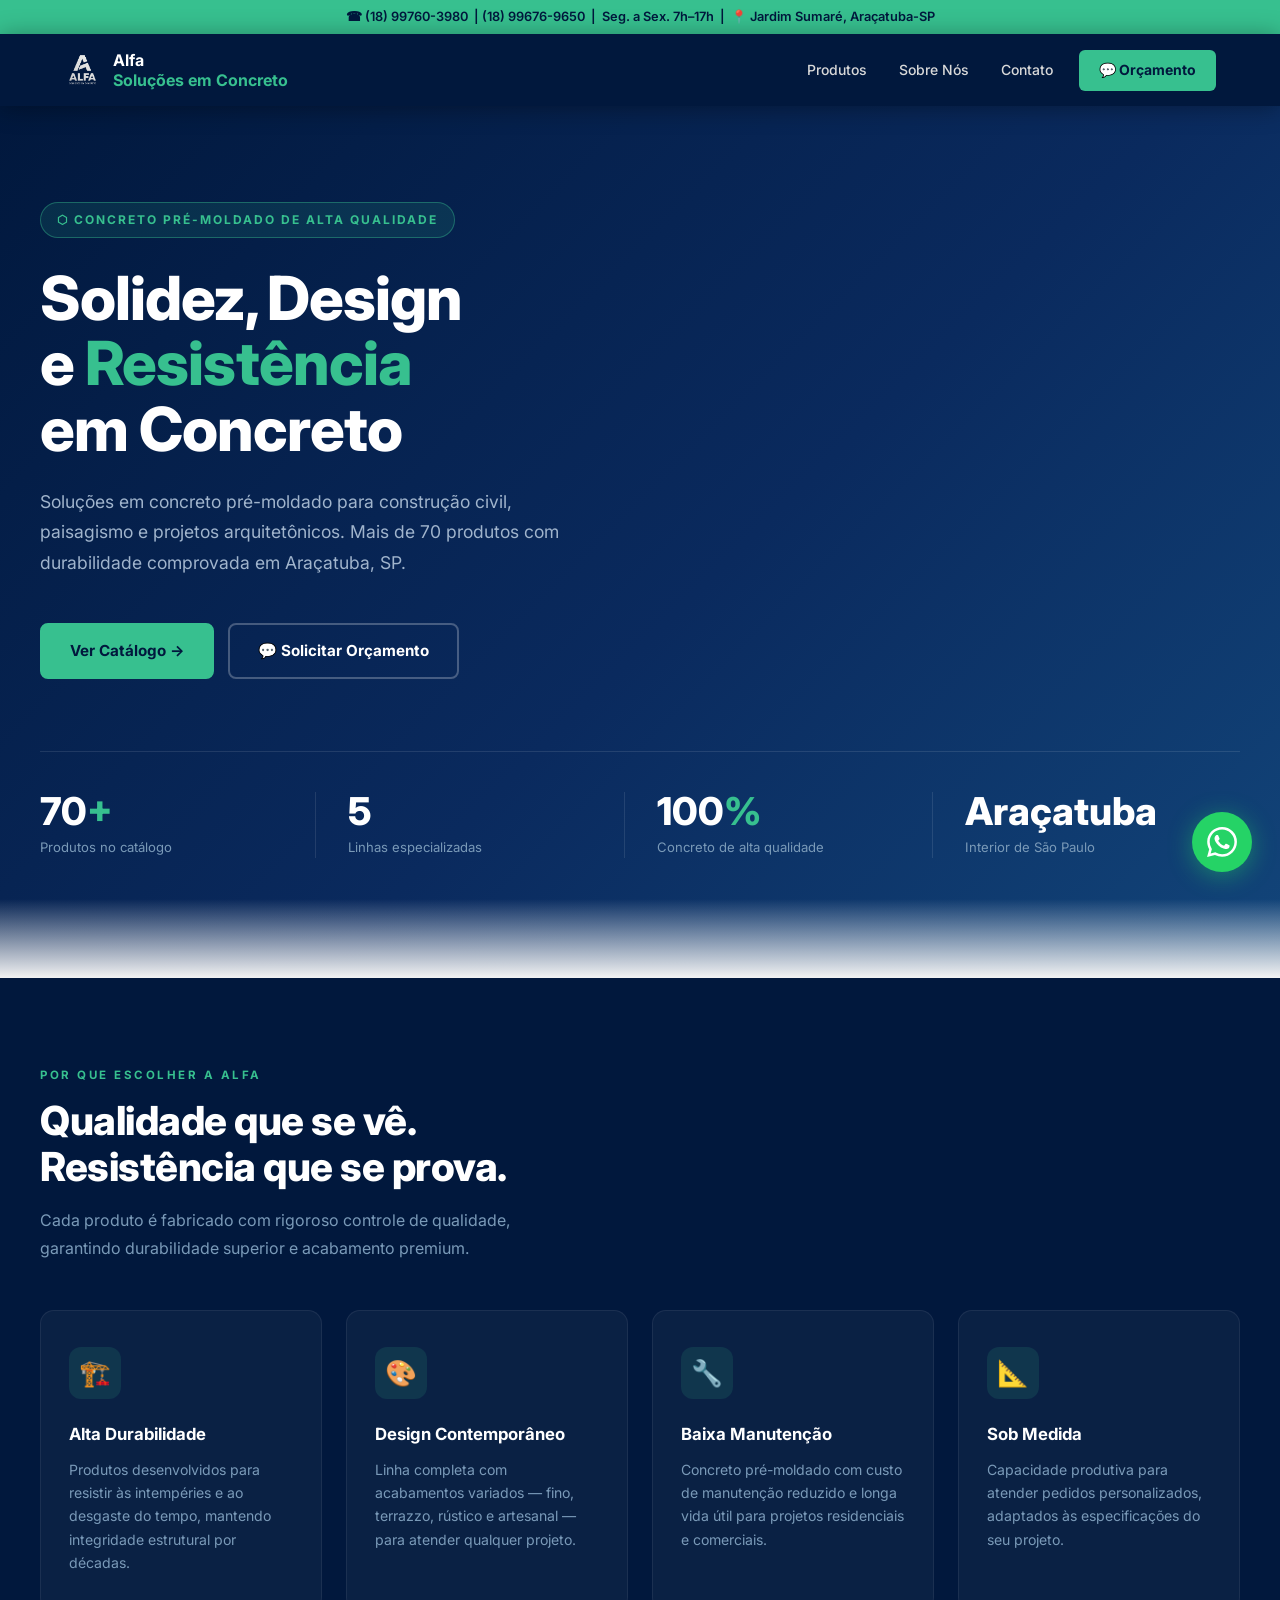
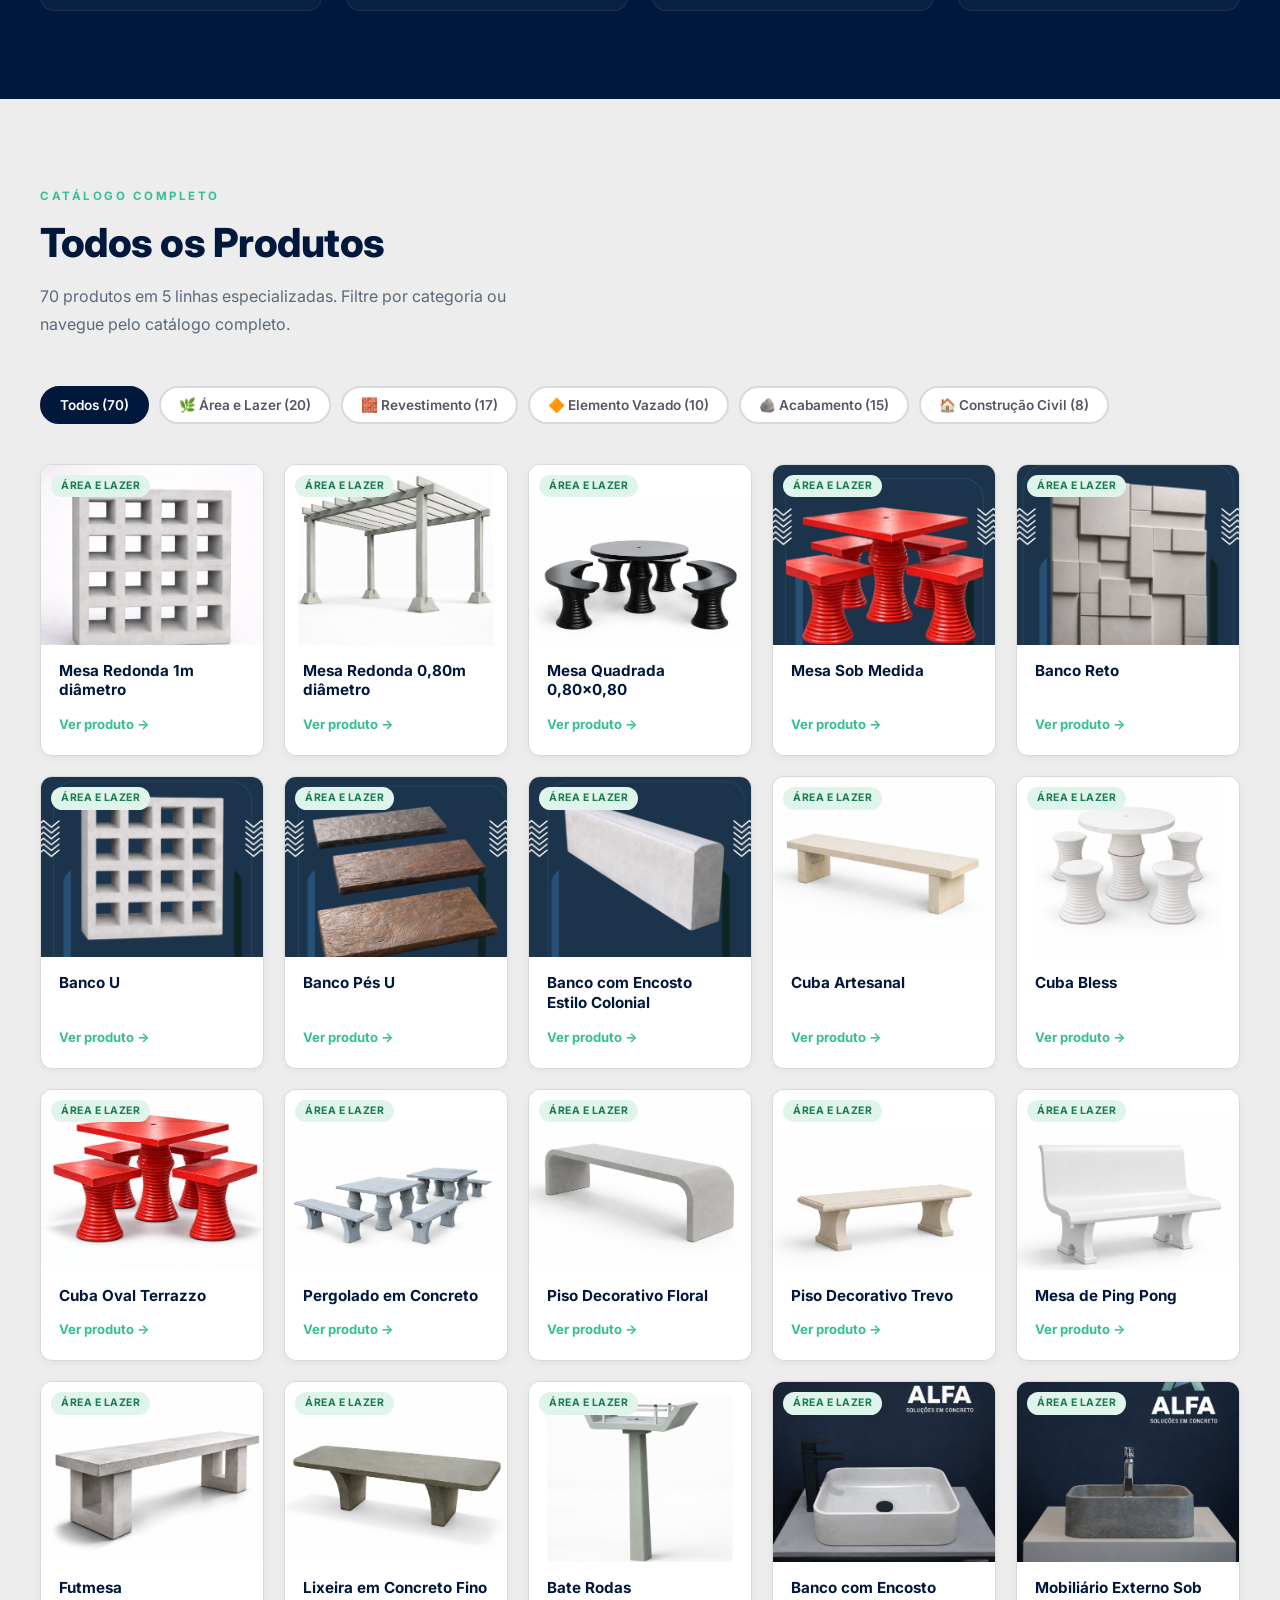
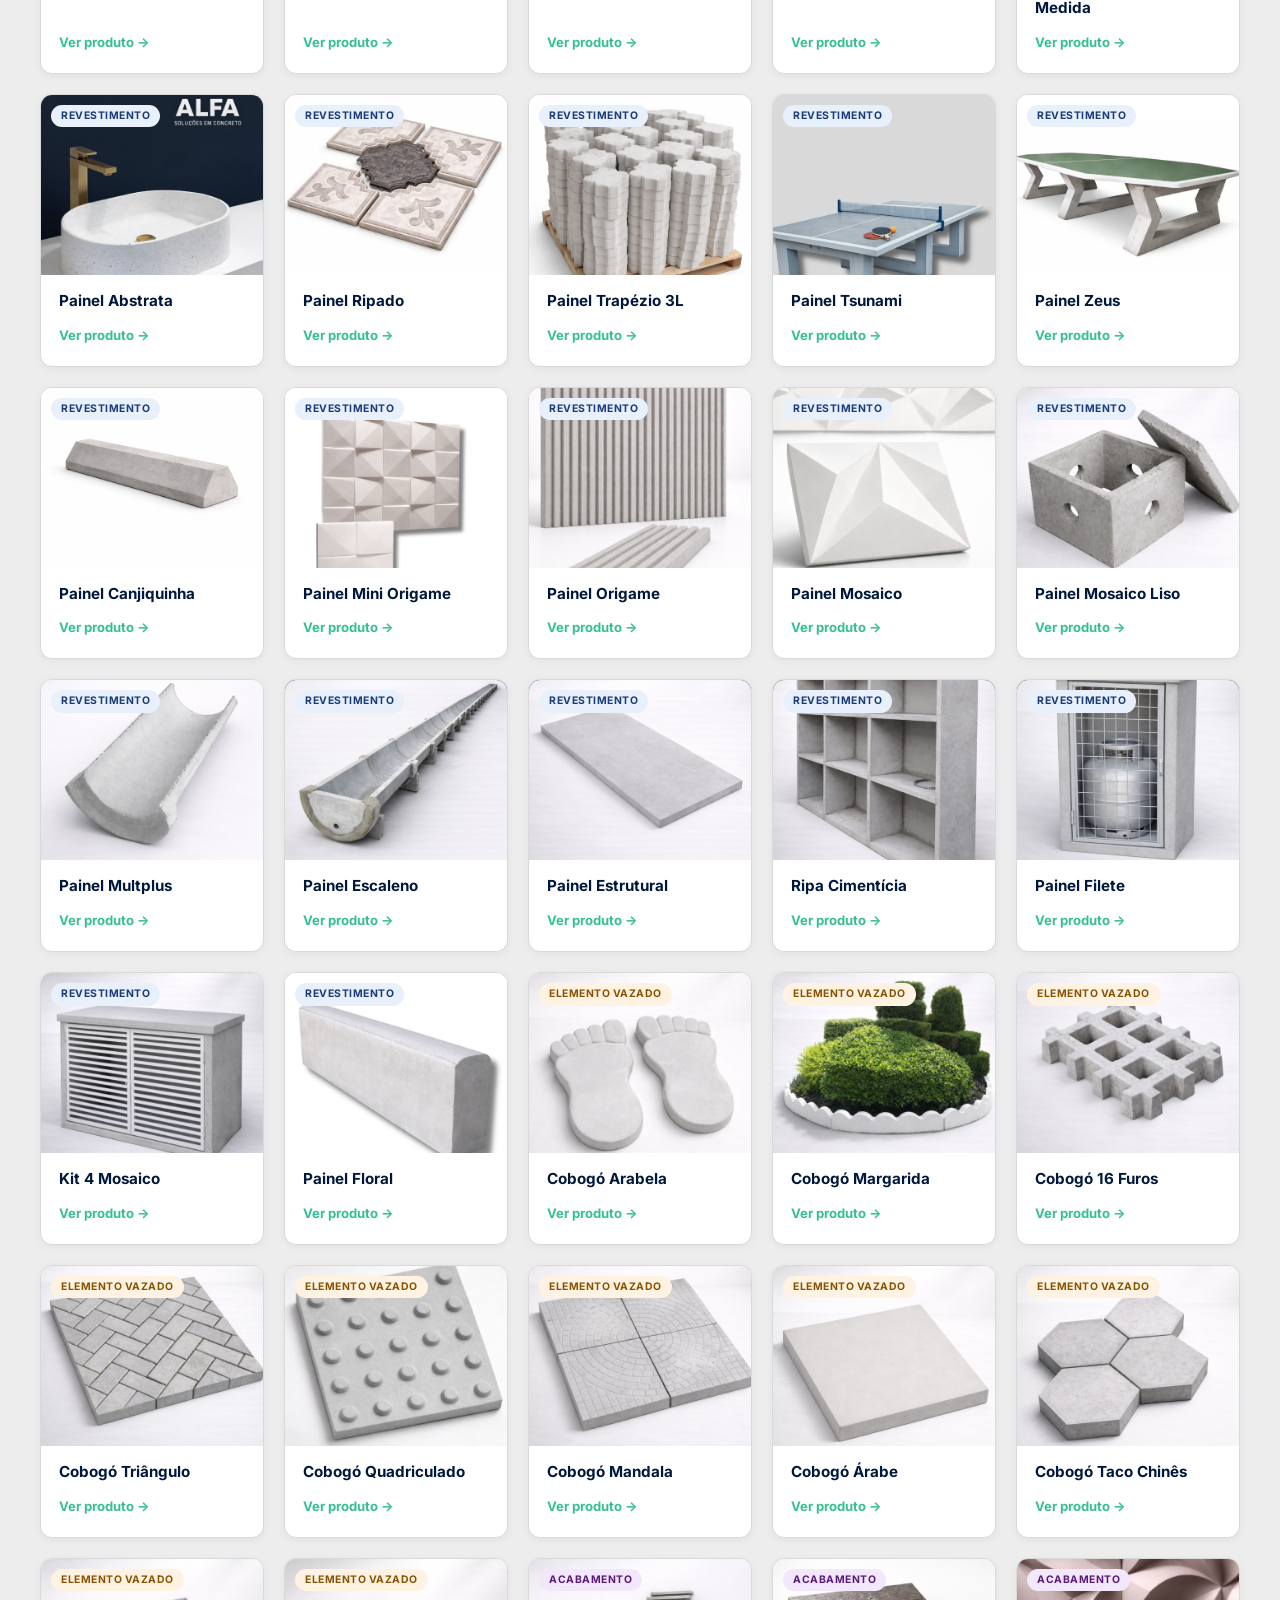
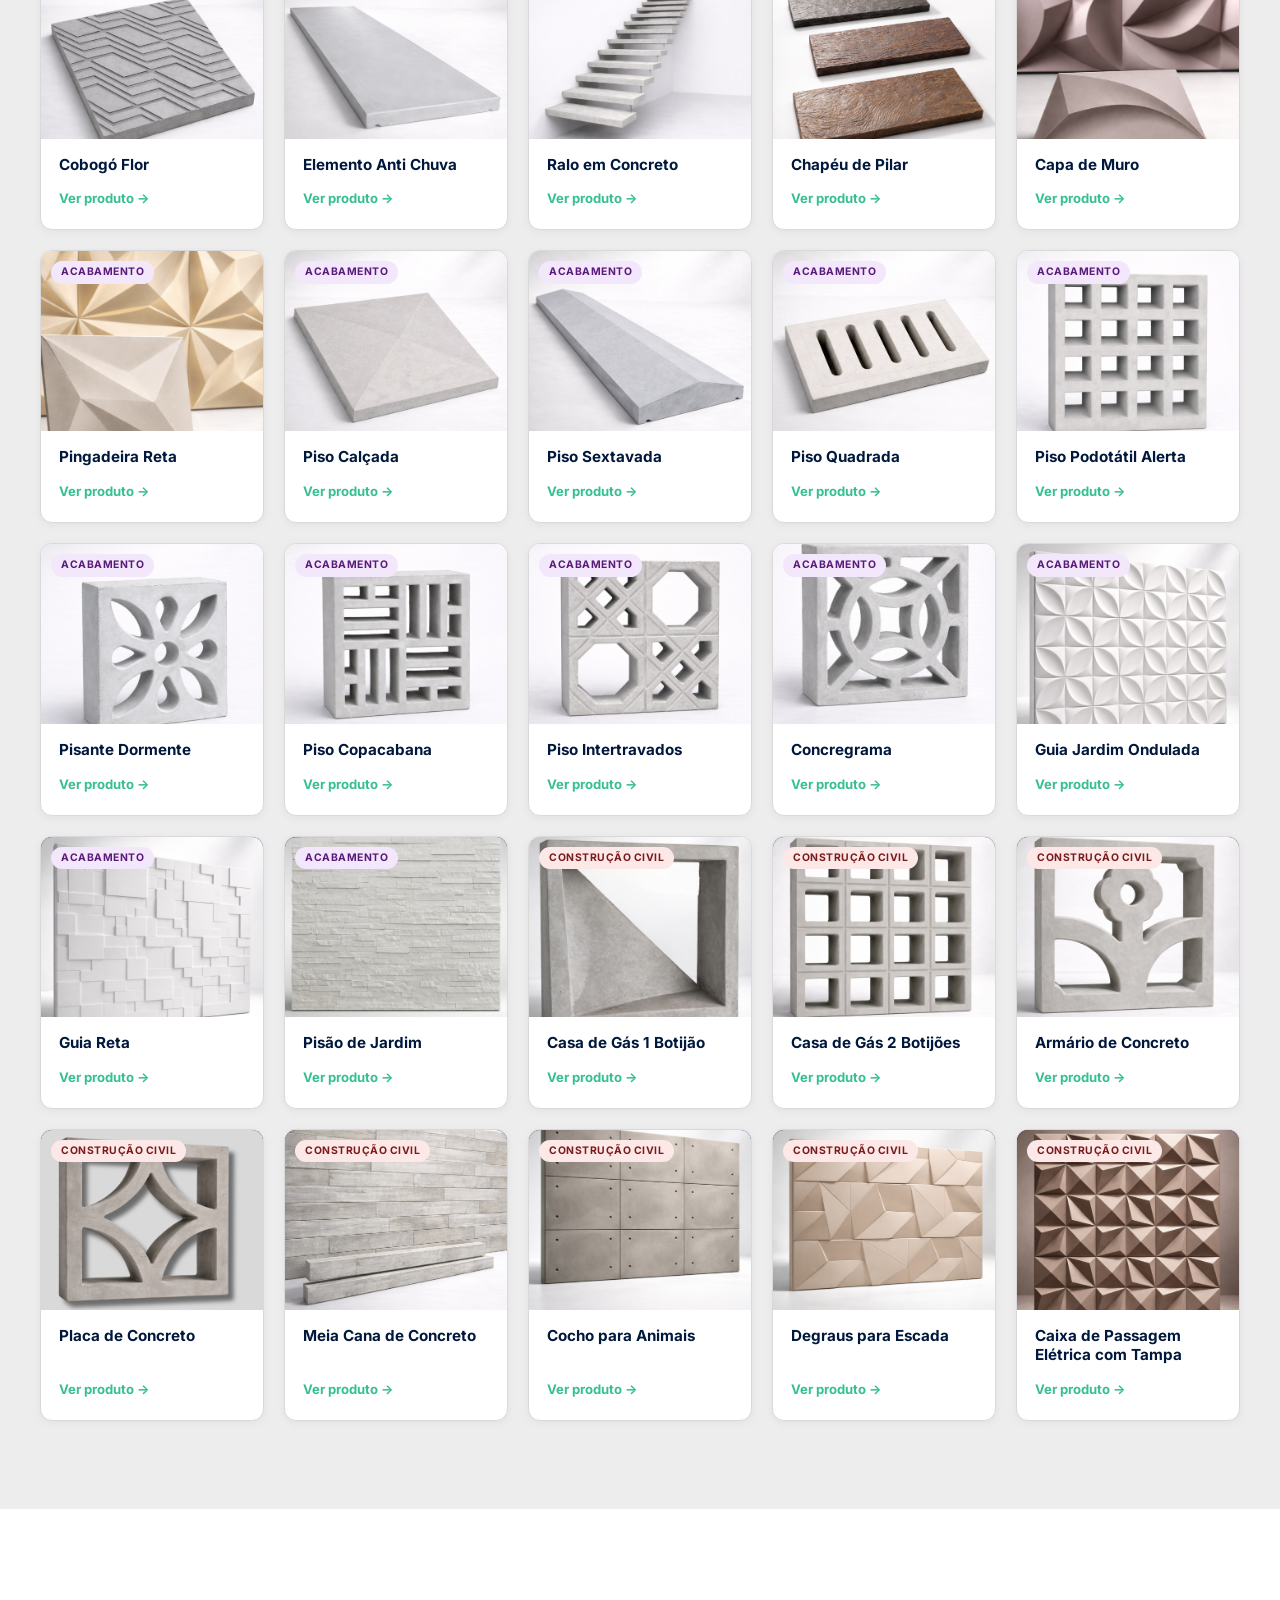
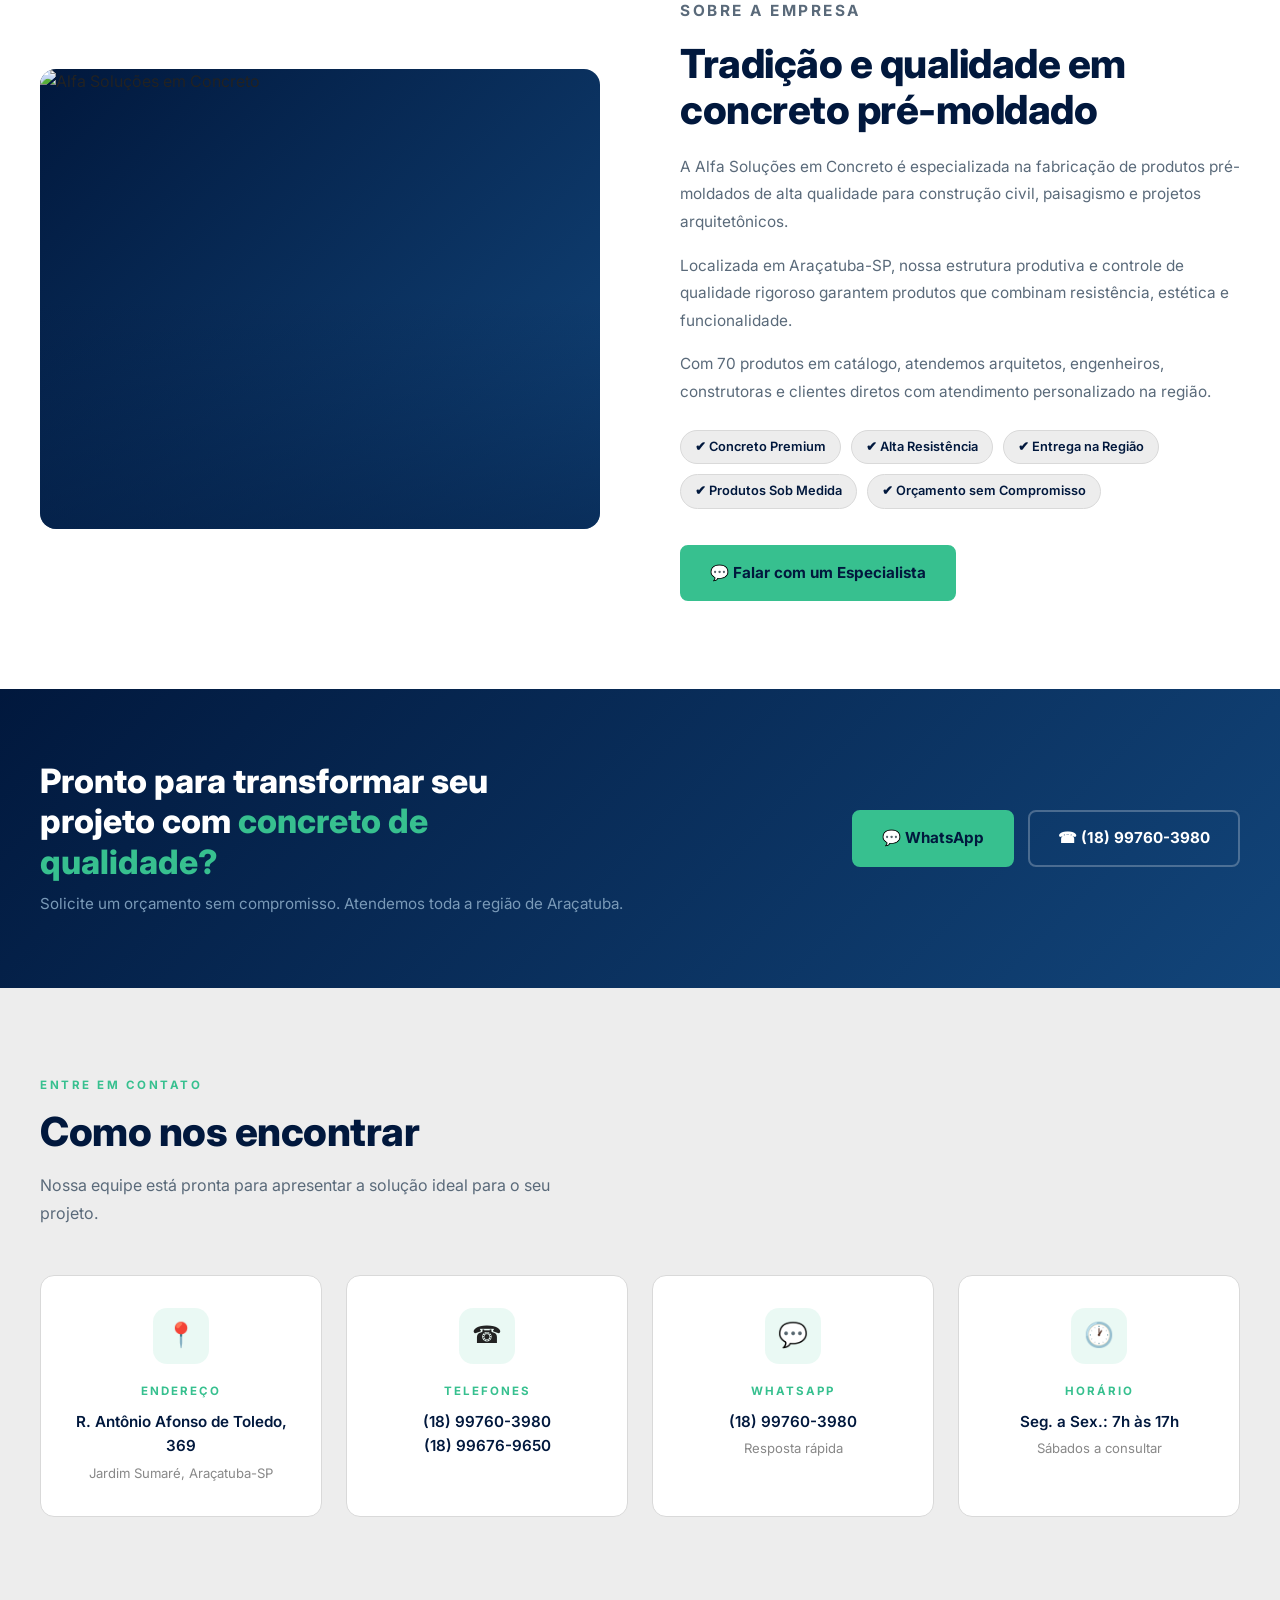
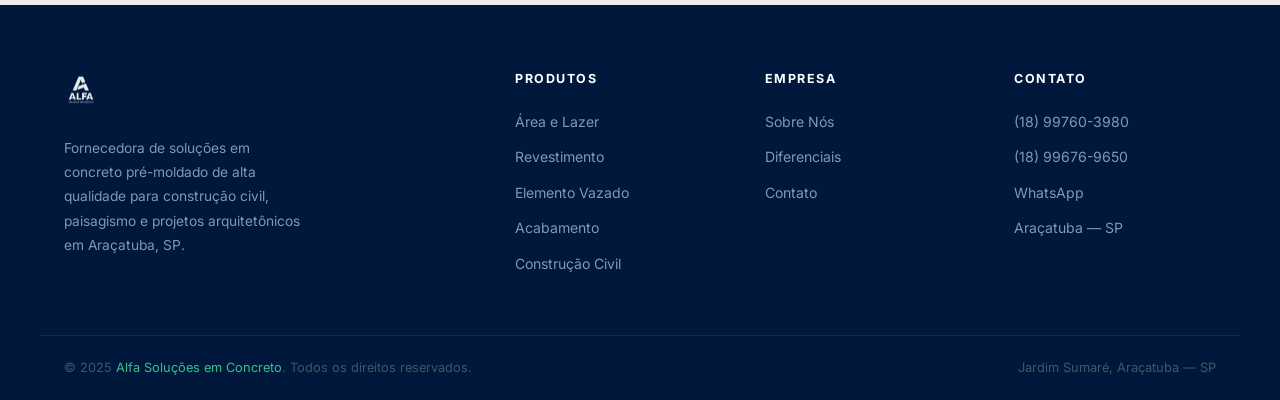
==== index.html @ 08c69e97 "Adiciona páginas individuais de produto com descrição completa - produto.html: página dinâmica via U" ====
﻿<!DOCTYPE html>
<html lang="pt-BR">
<head>
    <meta charset="UTF-8">
    <meta name="viewport" content="width=device-width, initial-scale=1.0">
    <title>Alfa Soluções em Concreto | Araçatuba - SP</title>
    <meta name="description" content="Fornecedora de soluções em concreto pré-moldado de alta qualidade. 70 produtos para construção, paisagismo e projetos arquitetônicos em Araçatuba, SP.">
    <link rel="preconnect" href="https://fonts.googleapis.com">
    <link href="https://fonts.googleapis.com/css2?family=Inter:wght@300;400;500;600;700;800&display=swap" rel="stylesheet">
    <style>
        *, *::before, *::after { box-sizing: border-box; margin: 0; padding: 0; }
        :root {
            --navy:       #01183D;
            --blue:       #12457A;
            --green:      #37C08F;
            --green-mid:  #2AAE7B;
            --white:      #F5F5F5;
            --gray:       #D9D9D9;
            --gray-light: #EDEDED;
        }
        html { scroll-behavior: smooth; }
        body { font-family: 'Inter', sans-serif; background: var(--white); color: #222; line-height: 1.6; }

        /* TOP BAR */
        .top-bar { background: var(--green); color: var(--navy); font-size: 0.8rem; font-weight: 600; padding: 7px 24px; text-align: center; }
        .top-bar a { color: var(--navy); text-decoration: none; }

        /* HEADER */
        header { background: var(--navy); position: sticky; top: 0; z-index: 200; box-shadow: 0 2px 24px rgba(0,0,0,0.35); }
        .header-inner { max-width: 1200px; margin: 0 auto; padding: 0 24px; display: flex; align-items: center; justify-content: space-between; height: 72px; }
        .logo { display: flex; align-items: center; gap: 12px; text-decoration: none; }
        .logo img { height: 46px; object-fit: contain; }
        .logo-name { color: #fff; font-size: 1rem; font-weight: 700; line-height: 1.25; }
        .logo-name em { color: var(--green); font-style: normal; }
        nav { display: flex; align-items: center; gap: 4px; }
        nav a { color: var(--gray); text-decoration: none; font-size: 0.875rem; font-weight: 500; padding: 8px 14px; border-radius: 6px; transition: all 0.2s; }
        nav a:hover { color: #fff; background: rgba(255,255,255,0.08); }
        .nav-cta { background: var(--green) !important; color: var(--navy) !important; font-weight: 700 !important; padding: 9px 20px !important; margin-left: 8px; }
        .nav-cta:hover { background: var(--green-mid) !important; color: #fff !important; }

        /* HERO */
        .hero { background: linear-gradient(135deg, var(--navy) 0%, #0a2a5e 55%, var(--blue) 100%); position: relative; overflow: hidden; padding: 96px 24px 120px; }
        .hero::before { content: ''; position: absolute; inset: 0; background: url('./Alfa Solucoes em Concreto_files/hero-1776094806314.png') center/cover no-repeat; opacity: 0.1; }
        .hero::after { content: ''; position: absolute; bottom: -1px; left: 0; right: 0; height: 80px; background: linear-gradient(to bottom, transparent, var(--white)); }
        .hero-inner { max-width: 1200px; margin: 0 auto; position: relative; z-index: 1; }
        .hero-badge { display: inline-flex; align-items: center; gap: 8px; background: rgba(55,192,143,0.12); border: 1px solid rgba(55,192,143,0.4); color: var(--green); font-size: 0.75rem; font-weight: 700; letter-spacing: 2px; text-transform: uppercase; padding: 7px 16px; border-radius: 100px; margin-bottom: 28px; }
        .hero h1 { font-size: clamp(2.2rem, 5.5vw, 3.8rem); font-weight: 800; color: #fff; line-height: 1.08; margin-bottom: 24px; max-width: 680px; letter-spacing: -1px; }
        .hero h1 span { color: var(--green); }
        .hero p { font-size: 1.1rem; color: #a0b4cc; max-width: 520px; margin-bottom: 44px; line-height: 1.75; }
        .hero-btns { display: flex; gap: 14px; flex-wrap: wrap; }
        .btn { display: inline-flex; align-items: center; gap: 8px; font-family: 'Inter', sans-serif; font-size: 0.95rem; font-weight: 700; padding: 14px 28px; border-radius: 8px; text-decoration: none; transition: all 0.2s; border: 2px solid transparent; white-space: nowrap; }
        .btn-green { background: var(--green); color: var(--navy); border-color: var(--green); }
        .btn-green:hover { background: var(--green-mid); border-color: var(--green-mid); transform: translateY(-2px); box-shadow: 0 8px 24px rgba(55,192,143,0.3); }
        .btn-ghost { background: transparent; color: #fff; border-color: rgba(255,255,255,0.25); }
        .btn-ghost:hover { border-color: rgba(255,255,255,0.7); background: rgba(255,255,255,0.06); }
        .hero-stats { display: flex; gap: 0; margin-top: 72px; border-top: 1px solid rgba(255,255,255,0.1); padding-top: 40px; flex-wrap: wrap; }
        .stat { flex: 1; min-width: 140px; padding: 0 32px 0 0; }
        .stat + .stat { border-left: 1px solid rgba(255,255,255,0.1); padding-left: 32px; }
        .stat-num { font-size: 2.4rem; font-weight: 800; color: #fff; line-height: 1; }
        .stat-num em { color: var(--green); font-style: normal; }
        .stat-lbl { font-size: 0.82rem; color: #7a9ab8; margin-top: 6px; }

        /* SECTION HELPERS */
        .section { padding: 88px 24px; }
        .section-inner { max-width: 1200px; margin: 0 auto; }
        .eyebrow { font-size: 0.72rem; font-weight: 700; letter-spacing: 2.5px; text-transform: uppercase; color: var(--green); margin-bottom: 14px; }
        .section-h2 { font-size: clamp(1.7rem, 3.5vw, 2.5rem); font-weight: 800; color: var(--navy); line-height: 1.15; letter-spacing: -0.5px; margin-bottom: 16px; }
        .section-lead { font-size: 1rem; color: #5a6a7a; max-width: 520px; line-height: 1.75; margin-bottom: 48px; }

        /* FEATURES */
        .features-section { background: var(--navy); }
        .features-section .section-h2 { color: #fff; }
        .features-section .section-lead { color: #7a9ab8; }
        .features-grid { display: grid; grid-template-columns: repeat(auto-fit, minmax(240px, 1fr)); gap: 24px; }
        .feat-card { background: rgba(255,255,255,0.04); border: 1px solid rgba(255,255,255,0.07); border-radius: 14px; padding: 36px 28px; transition: all 0.3s; }
        .feat-card:hover { background: rgba(55,192,143,0.07); border-color: rgba(55,192,143,0.25); transform: translateY(-5px); }
        .feat-icon { width: 52px; height: 52px; background: rgba(55,192,143,0.13); border-radius: 12px; display: flex; align-items: center; justify-content: center; font-size: 1.6rem; margin-bottom: 22px; }
        .feat-card h3 { color: #fff; font-size: 1.05rem; font-weight: 700; margin-bottom: 10px; }
        .feat-card p { color: #7a9ab8; font-size: 0.88rem; line-height: 1.65; }

        /* CATALOG */
        .catalog-section { background: var(--gray-light); }

        .cat-filters {
            display: flex;
            flex-wrap: wrap;
            gap: 10px;
            margin-bottom: 40px;
        }
        .cat-btn {
            font-family: 'Inter', sans-serif;
            font-size: 0.85rem;
            font-weight: 600;
            padding: 9px 18px;
            border-radius: 100px;
            border: 2px solid var(--gray);
            background: #fff;
            color: #556;
            cursor: pointer;
            transition: all 0.2s;
            white-space: nowrap;
        }
        .cat-btn:hover { border-color: var(--green); color: var(--green); }
        .cat-btn.active { background: var(--navy); border-color: var(--navy); color: #fff; }

        .catalog-grid {
            display: grid;
            grid-template-columns: repeat(auto-fill, minmax(220px, 1fr));
            gap: 20px;
        }
        .prod-card {
            background: #fff;
            border-radius: 12px;
            overflow: hidden;
            border: 1px solid var(--gray);
            box-shadow: 0 2px 8px rgba(0,0,0,0.05);
            display: flex;
            flex-direction: column;
            transition: all 0.3s;
        }
        .prod-card:hover { transform: translateY(-6px); box-shadow: 0 14px 40px rgba(1,24,61,0.13); border-color: var(--green); }
        .prod-card.hidden { display: none; }
        .prod-thumb {
            height: 180px;
            overflow: hidden;
            background: linear-gradient(135deg, var(--navy) 0%, var(--blue) 100%);
            position: relative;
        }
        .prod-thumb img { width: 100%; height: 100%; object-fit: cover; transition: transform 0.4s; display: block; }
        .prod-card:hover .prod-thumb img { transform: scale(1.08); }
        .cat-badge {
            position: absolute;
            top: 10px;
            left: 10px;
            font-size: 0.65rem;
            font-weight: 700;
            letter-spacing: 0.5px;
            padding: 3px 10px;
            border-radius: 100px;
            text-transform: uppercase;
        }
        .badge-area    { background: #dff5ec; color: #1a7a50; }
        .badge-rev     { background: #e8f0fb; color: #1a3a7a; }
        .badge-vaz     { background: #fef3e2; color: #8a5200; }
        .badge-acab    { background: #f3e8fb; color: #5a1a7a; }
        .badge-civil   { background: #fde8e8; color: #7a1a1a; }

        .prod-body { padding: 16px 18px 20px; flex: 1; display: flex; flex-direction: column; }
        .prod-body h3 { font-size: 0.95rem; font-weight: 700; color: var(--navy); margin-bottom: 14px; line-height: 1.3; }
        .prod-link {
            display: inline-flex;
            align-items: center;
            gap: 6px;
            color: var(--green);
            font-size: 0.82rem;
            font-weight: 700;
            text-decoration: none;
            margin-top: auto;
            transition: gap 0.2s, color 0.2s;
        }
        .prod-link:hover { gap: 10px; color: var(--green-mid); }

        /* ABOUT */
        .about-section { background: #fff; }
        .about-grid { display: grid; grid-template-columns: 1fr 1fr; gap: 80px; align-items: center; }
        .about-visual { border-radius: 16px; overflow: hidden; height: 460px; position: relative; background: linear-gradient(135deg, var(--navy), var(--blue)); }
        .about-visual img { width: 100%; height: 100%; object-fit: cover; }
        .about-visual::after { content: ''; position: absolute; inset: 0; background: linear-gradient(to top, rgba(1,24,61,0.5) 0%, transparent 50%); }
        .about-copy .section-h2 { margin-bottom: 20px; }
        .about-copy p { color: #5a6a7a; line-height: 1.8; margin-bottom: 16px; font-size: 0.96rem; }
        .tag-row { display: flex; flex-wrap: wrap; gap: 10px; margin: 24px 0 36px; }
        .tag { background: var(--gray-light); border: 1px solid var(--gray); color: var(--navy); font-size: 0.8rem; font-weight: 600; padding: 6px 14px; border-radius: 100px; }

        /* CTA BANNER */
        .cta-banner { background: linear-gradient(135deg, var(--navy) 0%, var(--blue) 100%); padding: 72px 24px; }
        .cta-banner-inner { max-width: 1200px; margin: 0 auto; display: flex; align-items: center; justify-content: space-between; gap: 32px; flex-wrap: wrap; }
        .cta-text h2 { font-size: clamp(1.5rem, 3.5vw, 2.1rem); font-weight: 800; color: #fff; line-height: 1.2; max-width: 520px; }
        .cta-text h2 em { color: var(--green); font-style: normal; }
        .cta-text p { color: #7a9ab8; font-size: 0.95rem; margin-top: 10px; }
        .cta-btns { display: flex; gap: 14px; flex-wrap: wrap; }

        /* CONTACT */
        .contact-section { background: var(--gray-light); }
        .contact-grid { display: grid; grid-template-columns: repeat(auto-fit, minmax(210px, 1fr)); gap: 24px; }
        .contact-card { background: #fff; border: 1px solid var(--gray); border-radius: 14px; padding: 32px 24px; text-align: center; transition: all 0.3s; }
        .contact-card:hover { border-color: var(--green); transform: translateY(-4px); box-shadow: 0 8px 28px rgba(1,24,61,0.08); }
        .cc-icon { width: 56px; height: 56px; background: rgba(55,192,143,0.1); border-radius: 14px; display: flex; align-items: center; justify-content: center; font-size: 1.5rem; margin: 0 auto 18px; }
        .contact-card h4 { font-size: 0.72rem; font-weight: 700; letter-spacing: 2px; text-transform: uppercase; color: var(--green); margin-bottom: 10px; }
        .contact-card p, .contact-card a { color: var(--navy); font-weight: 600; font-size: 0.95rem; text-decoration: none; display: block; line-height: 1.6; }
        .contact-card a:hover { color: var(--green); }
        .contact-card .muted { color: #888; font-size: 0.82rem; font-weight: 400; margin-top: 4px; }

        /* FOOTER */
        footer { background: var(--navy); color: #7a9ab8; }
        .footer-body { max-width: 1200px; margin: 0 auto; padding: 64px 24px 48px; display: grid; grid-template-columns: 2fr 1fr 1fr 1fr; gap: 48px; border-bottom: 1px solid rgba(255,255,255,0.07); }
        .footer-brand img { height: 42px; filter: brightness(0) invert(1); opacity: 0.9; }
        .footer-brand p { font-size: 0.86rem; line-height: 1.75; margin-top: 18px; max-width: 240px; }
        .footer-col h5 { color: #fff; font-size: 0.78rem; font-weight: 700; letter-spacing: 1.5px; text-transform: uppercase; margin-bottom: 20px; }
        .footer-col ul { list-style: none; }
        .footer-col li { margin-bottom: 10px; }
        .footer-col a { color: #7a9ab8; text-decoration: none; font-size: 0.88rem; transition: color 0.2s; }
        .footer-col a:hover { color: var(--green); }
        .footer-bottom { max-width: 1200px; margin: 0 auto; padding: 22px 24px; display: flex; align-items: center; justify-content: space-between; flex-wrap: wrap; gap: 10px; }
        .footer-bottom p { font-size: 0.8rem; color: #445566; }
        .footer-bottom span { color: var(--green); }

        /* WHATSAPP */
        .wa-float { position: fixed; bottom: 28px; right: 28px; width: 60px; height: 60px; background: #25D366; color: #fff; border-radius: 50%; display: flex; align-items: center; justify-content: center; text-decoration: none; box-shadow: 0 4px 24px rgba(37,211,102,0.45); z-index: 999; transition: all 0.25s; }
        .wa-float:hover { transform: scale(1.12); box-shadow: 0 8px 32px rgba(37,211,102,0.55); }

        /* RESPONSIVE */
        @media (max-width: 900px) {
            .about-grid { grid-template-columns: 1fr; gap: 40px; }
            .about-visual { height: 300px; }
            .footer-body { grid-template-columns: 1fr 1fr; }
        }
        @media (max-width: 640px) {
            nav { display: none; }
            .hero-stats { flex-direction: column; gap: 24px; }
            .stat + .stat { border-left: none; border-top: 1px solid rgba(255,255,255,0.1); padding-left: 0; padding-top: 24px; }
            .cta-banner-inner { flex-direction: column; }
            .footer-body { grid-template-columns: 1fr; gap: 32px; }
            .footer-bottom { flex-direction: column; text-align: center; }
            .catalog-grid { grid-template-columns: repeat(auto-fill, minmax(160px, 1fr)); }
        }
    </style>
</head>
<body>

<!-- TOP BAR -->
<div class="top-bar">
    ☎&nbsp;<a href="tel:+5518997603980">(18) 99760-3980</a>
    &nbsp;|&nbsp;<a href="tel:+5518996769650">(18) 99676-9650</a>
    &nbsp;|&nbsp; Seg. a Sex. 7h–17h
    &nbsp;|&nbsp; 📍 Jardim Sumaré, Araçatuba-SP
</div>

<!-- HEADER -->
<header>
    <div class="header-inner">
        <a href="#" class="logo">
            <img src="./Alfa Solucoes em Concreto_files/logo-1776094285393.png" alt="Alfa Soluções em Concreto">
            <div class="logo-name">Alfa<br><em>Soluções em Concreto</em></div>
        </a>
        <nav>
            <a href="#produtos">Produtos</a>
            <a href="#sobre">Sobre Nós</a>
            <a href="#contato">Contato</a>
            <a href="https://wa.me/5518997603980" target="_blank" rel="noopener" class="nav-cta">💬 Orçamento</a>
        </nav>
    </div>
</header>

<!-- HERO -->
<section class="hero">
    <div class="hero-inner">
        <div class="hero-badge">⬡ Concreto Pré-Moldado de Alta Qualidade</div>
        <h1>Solidez, Design<br>e <span>Resistência</span><br>em Concreto</h1>
        <p>Soluções em concreto pré-moldado para construção civil, paisagismo e projetos arquitetônicos. Mais de 70 produtos com durabilidade comprovada em Araçatuba, SP.</p>
        <div class="hero-btns">
            <a href="#produtos" class="btn btn-green">Ver Catálogo →</a>
            <a href="https://wa.me/5518997603980" target="_blank" rel="noopener" class="btn btn-ghost">💬 Solicitar Orçamento</a>
        </div>
        <div class="hero-stats">
            <div class="stat"><div class="stat-num">70<em>+</em></div><div class="stat-lbl">Produtos no catálogo</div></div>
            <div class="stat"><div class="stat-num">5</div><div class="stat-lbl">Linhas especializadas</div></div>
            <div class="stat"><div class="stat-num">100<em>%</em></div><div class="stat-lbl">Concreto de alta qualidade</div></div>
            <div class="stat"><div class="stat-num">Araçatuba</div><div class="stat-lbl">Interior de São Paulo</div></div>
        </div>
    </div>
</section>

<!-- DIFERENCIAIS -->
<section class="section features-section" id="diferenciais">
    <div class="section-inner">
        <p class="eyebrow">Por que escolher a Alfa</p>
        <h2 class="section-h2">Qualidade que se vê.<br>Resistência que se prova.</h2>
        <p class="section-lead">Cada produto é fabricado com rigoroso controle de qualidade, garantindo durabilidade superior e acabamento premium.</p>
        <div class="features-grid">
            <div class="feat-card"><div class="feat-icon">🏗️</div><h3>Alta Durabilidade</h3><p>Produtos desenvolvidos para resistir às intempéries e ao desgaste do tempo, mantendo integridade estrutural por décadas.</p></div>
            <div class="feat-card"><div class="feat-icon">🎨</div><h3>Design Contemporâneo</h3><p>Linha completa com acabamentos variados — fino, terrazzo, rústico e artesanal — para atender qualquer projeto.</p></div>
            <div class="feat-card"><div class="feat-icon">🔧</div><h3>Baixa Manutenção</h3><p>Concreto pré-moldado com custo de manutenção reduzido e longa vida útil para projetos residenciais e comerciais.</p></div>
            <div class="feat-card"><div class="feat-icon">📐</div><h3>Sob Medida</h3><p>Capacidade produtiva para atender pedidos personalizados, adaptados às especificações do seu projeto.</p></div>
        </div>
    </div>
</section>

<!-- CATÁLOGO COMPLETO -->
<section class="section catalog-section" id="produtos">
    <div class="section-inner">
        <p class="eyebrow">Catálogo Completo</p>
        <h2 class="section-h2">Todos os Produtos</h2>
        <p class="section-lead">70 produtos em 5 linhas especializadas. Filtre por categoria ou navegue pelo catálogo completo.</p>

        <div class="cat-filters">
            <button class="cat-btn active" data-cat="all">Todos (70)</button>
            <button class="cat-btn" data-cat="area-lazer">🌿 Área e Lazer (20)</button>
            <button class="cat-btn" data-cat="revestimento">🧱 Revestimento (17)</button>
            <button class="cat-btn" data-cat="elemento-vazado">🔶 Elemento Vazado (10)</button>
            <button class="cat-btn" data-cat="acabamento">🪨 Acabamento (15)</button>
            <button class="cat-btn" data-cat="construcao-civil">🏠 Construção Civil (8)</button>
        </div>

        <div class="catalog-grid" id="catalogGrid">

            <!-- ÁREA E LAZER (20) -->
            <div class="prod-card" data-cat="area-lazer">
                <div class="prod-thumb"><img src="./Alfa Solucoes em Concreto_files/1775527262878-f71s3.png" alt="Mesa Redonda 1m" loading="lazy"><span class="cat-badge badge-area">Área e Lazer</span></div>
                <div class="prod-body"><h3>Mesa Redonda 1m diâmetro</h3><a href="https://wa.me/5518997603980?text=Olá!%20Gostaria%20de%20orçamento%20para%20Mesa%20Redonda%201m." target="_blank" rel="noopener" class="prod-link">Pedir orçamento →</a></div>
            </div>
            <div class="prod-card" data-cat="area-lazer">
                <div class="prod-thumb"><img src="./Alfa Solucoes em Concreto_files/1775527296176-trw9d.png" alt="Mesa Redonda 0,80m" loading="lazy"><span class="cat-badge badge-area">Área e Lazer</span></div>
                <div class="prod-body"><h3>Mesa Redonda 0,80m diâmetro</h3><a href="https://wa.me/5518997603980?text=Olá!%20Gostaria%20de%20orçamento%20para%20Mesa%20Redonda%200%2C80m." target="_blank" rel="noopener" class="prod-link">Pedir orçamento →</a></div>
            </div>
            <div class="prod-card" data-cat="area-lazer">
                <div class="prod-thumb"><img src="./Alfa Solucoes em Concreto_files/1775570064684-3ifvag.png" alt="Mesa Quadrada 0,80x0,80" loading="lazy"><span class="cat-badge badge-area">Área e Lazer</span></div>
                <div class="prod-body"><h3>Mesa Quadrada 0,80x0,80</h3><a href="https://wa.me/5518997603980?text=Olá!%20Gostaria%20de%20orçamento%20para%20Mesa%20Quadrada." target="_blank" rel="noopener" class="prod-link">Pedir orçamento →</a></div>
            </div>
            <div class="prod-card" data-cat="area-lazer">
                <div class="prod-thumb"><img src="./Alfa Solucoes em Concreto_files/1775572725248-d76cpr.png" alt="Mesa Sob Medida" loading="lazy"><span class="cat-badge badge-area">Área e Lazer</span></div>
                <div class="prod-body"><h3>Mesa Sob Medida</h3><a href="https://wa.me/5518997603980?text=Olá!%20Gostaria%20de%20orçamento%20para%20Mesa%20Sob%20Medida." target="_blank" rel="noopener" class="prod-link">Pedir orçamento →</a></div>
            </div>
            <div class="prod-card" data-cat="area-lazer">
                <div class="prod-thumb"><img src="./Alfa Solucoes em Concreto_files/1775572737742-0b8kkt.png" alt="Banco Reto" loading="lazy"><span class="cat-badge badge-area">Área e Lazer</span></div>
                <div class="prod-body"><h3>Banco Reto</h3><a href="https://wa.me/5518997603980?text=Olá!%20Gostaria%20de%20orçamento%20para%20Banco%20Reto." target="_blank" rel="noopener" class="prod-link">Pedir orçamento →</a></div>
            </div>
            <div class="prod-card" data-cat="area-lazer">
                <div class="prod-thumb"><img src="./Alfa Solucoes em Concreto_files/1775572752422-b8mjk.png" alt="Banco U" loading="lazy"><span class="cat-badge badge-area">Área e Lazer</span></div>
                <div class="prod-body"><h3>Banco U</h3><a href="https://wa.me/5518997603980?text=Olá!%20Gostaria%20de%20orçamento%20para%20Banco%20U." target="_blank" rel="noopener" class="prod-link">Pedir orçamento →</a></div>
            </div>
            <div class="prod-card" data-cat="area-lazer">
                <div class="prod-thumb"><img src="./Alfa Solucoes em Concreto_files/1775572766165-49p7zn.png" alt="Banco Pés U" loading="lazy"><span class="cat-badge badge-area">Área e Lazer</span></div>
                <div class="prod-body"><h3>Banco Pés U</h3><a href="https://wa.me/5518997603980?text=Olá!%20Gostaria%20de%20orçamento%20para%20Banco%20Pés%20U." target="_blank" rel="noopener" class="prod-link">Pedir orçamento →</a></div>
            </div>
            <div class="prod-card" data-cat="area-lazer">
                <div class="prod-thumb"><img src="./Alfa Solucoes em Concreto_files/1775572780988-ltpztr.png" alt="Banco com Encosto Colonial" loading="lazy"><span class="cat-badge badge-area">Área e Lazer</span></div>
                <div class="prod-body"><h3>Banco com Encosto Estilo Colonial</h3><a href="https://wa.me/5518997603980?text=Olá!%20Gostaria%20de%20orçamento%20para%20Banco%20Colonial." target="_blank" rel="noopener" class="prod-link">Pedir orçamento →</a></div>
            </div>
            <div class="prod-card" data-cat="area-lazer">
                <div class="prod-thumb"><img src="./Alfa Solucoes em Concreto_files/1775584016766-de9lf.png" alt="Cuba Artesanal" loading="lazy"><span class="cat-badge badge-area">Área e Lazer</span></div>
                <div class="prod-body"><h3>Cuba Artesanal</h3><a href="https://wa.me/5518997603980?text=Olá!%20Gostaria%20de%20orçamento%20para%20Cuba%20Artesanal." target="_blank" rel="noopener" class="prod-link">Pedir orçamento →</a></div>
            </div>
            <div class="prod-card" data-cat="area-lazer">
                <div class="prod-thumb"><img src="./Alfa Solucoes em Concreto_files/1775584058759-zdlgc.png" alt="Cuba Bless" loading="lazy"><span class="cat-badge badge-area">Área e Lazer</span></div>
                <div class="prod-body"><h3>Cuba Bless</h3><a href="https://wa.me/5518997603980?text=Olá!%20Gostaria%20de%20orçamento%20para%20Cuba%20Bless." target="_blank" rel="noopener" class="prod-link">Pedir orçamento →</a></div>
            </div>
            <div class="prod-card" data-cat="area-lazer">
                <div class="prod-thumb"><img src="./Alfa Solucoes em Concreto_files/1775584081285-ysos58.png" alt="Cuba Oval Terrazzo" loading="lazy"><span class="cat-badge badge-area">Área e Lazer</span></div>
                <div class="prod-body"><h3>Cuba Oval Terrazzo</h3><a href="https://wa.me/5518997603980?text=Olá!%20Gostaria%20de%20orçamento%20para%20Cuba%20Oval%20Terrazzo." target="_blank" rel="noopener" class="prod-link">Pedir orçamento →</a></div>
            </div>
            <div class="prod-card" data-cat="area-lazer">
                <div class="prod-thumb"><img src="./Alfa Solucoes em Concreto_files/1775584117823-gokpu.png" alt="Pergolado em Concreto" loading="lazy"><span class="cat-badge badge-area">Área e Lazer</span></div>
                <div class="prod-body"><h3>Pergolado em Concreto</h3><a href="https://wa.me/5518997603980?text=Olá!%20Gostaria%20de%20orçamento%20para%20Pergolado." target="_blank" rel="noopener" class="prod-link">Pedir orçamento →</a></div>
            </div>
            <div class="prod-card" data-cat="area-lazer">
                <div class="prod-thumb"><img src="./Alfa Solucoes em Concreto_files/1775584144365-bpgk.png" alt="Piso Decorativo Floral" loading="lazy"><span class="cat-badge badge-area">Área e Lazer</span></div>
                <div class="prod-body"><h3>Piso Decorativo Floral</h3><a href="https://wa.me/5518997603980?text=Olá!%20Gostaria%20de%20orçamento%20para%20Piso%20Decorativo%20Floral." target="_blank" rel="noopener" class="prod-link">Pedir orçamento →</a></div>
            </div>
            <div class="prod-card" data-cat="area-lazer">
                <div class="prod-thumb"><img src="./Alfa Solucoes em Concreto_files/1775584281728-fa8h7p.png" alt="Piso Decorativo Trevo" loading="lazy"><span class="cat-badge badge-area">Área e Lazer</span></div>
                <div class="prod-body"><h3>Piso Decorativo Trevo</h3><a href="https://wa.me/5518997603980?text=Olá!%20Gostaria%20de%20orçamento%20para%20Piso%20Decorativo%20Trevo." target="_blank" rel="noopener" class="prod-link">Pedir orçamento →</a></div>
            </div>
            <div class="prod-card" data-cat="area-lazer">
                <div class="prod-thumb"><img src="./Alfa Solucoes em Concreto_files/1775584316864-5rdakx.png" alt="Mesa de Ping Pong" loading="lazy"><span class="cat-badge badge-area">Área e Lazer</span></div>
                <div class="prod-body"><h3>Mesa de Ping Pong</h3><a href="https://wa.me/5518997603980?text=Olá!%20Gostaria%20de%20orçamento%20para%20Mesa%20de%20Ping%20Pong." target="_blank" rel="noopener" class="prod-link">Pedir orçamento →</a></div>
            </div>
            <div class="prod-card" data-cat="area-lazer">
                <div class="prod-thumb"><img src="./Alfa Solucoes em Concreto_files/1775584363101-fqf9g8.png" alt="Futmesa" loading="lazy"><span class="cat-badge badge-area">Área e Lazer</span></div>
                <div class="prod-body"><h3>Futmesa</h3><a href="https://wa.me/5518997603980?text=Olá!%20Gostaria%20de%20orçamento%20para%20Futmesa." target="_blank" rel="noopener" class="prod-link">Pedir orçamento →</a></div>
            </div>
            <div class="prod-card" data-cat="area-lazer">
                <div class="prod-thumb"><img src="./Alfa Solucoes em Concreto_files/1775584391310-eqvbi.png" alt="Lixeira em Concreto Fino" loading="lazy"><span class="cat-badge badge-area">Área e Lazer</span></div>
                <div class="prod-body"><h3>Lixeira em Concreto Fino</h3><a href="https://wa.me/5518997603980?text=Olá!%20Gostaria%20de%20orçamento%20para%20Lixeira%20em%20Concreto%20Fino." target="_blank" rel="noopener" class="prod-link">Pedir orçamento →</a></div>
            </div>
            <div class="prod-card" data-cat="area-lazer">
                <div class="prod-thumb"><img src="./Alfa Solucoes em Concreto_files/1775584426556-rng44.png" alt="Bate Rodas" loading="lazy"><span class="cat-badge badge-area">Área e Lazer</span></div>
                <div class="prod-body"><h3>Bate Rodas</h3><a href="https://wa.me/5518997603980?text=Olá!%20Gostaria%20de%20orçamento%20para%20Bate%20Rodas." target="_blank" rel="noopener" class="prod-link">Pedir orçamento →</a></div>
            </div>
            <div class="prod-card" data-cat="area-lazer">
                <div class="prod-thumb"><img src="./Alfa Solucoes em Concreto_files/1775584450856-d69n7e.png" alt="Banco com Encosto" loading="lazy"><span class="cat-badge badge-area">Área e Lazer</span></div>
                <div class="prod-body"><h3>Banco com Encosto</h3><a href="https://wa.me/5518997603980?text=Olá!%20Gostaria%20de%20orçamento%20para%20Banco%20com%20Encosto." target="_blank" rel="noopener" class="prod-link">Pedir orçamento →</a></div>
            </div>
            <div class="prod-card" data-cat="area-lazer">
                <div class="prod-thumb"><img src="./Alfa Solucoes em Concreto_files/1775584477606-bt0i6.png" alt="Mobiliário Externo Sob Medida" loading="lazy"><span class="cat-badge badge-area">Área e Lazer</span></div>
                <div class="prod-body"><h3>Mobiliário Externo Sob Medida</h3><a href="https://wa.me/5518997603980?text=Olá!%20Gostaria%20de%20orçamento%20para%20Mobiliário%20Externo." target="_blank" rel="noopener" class="prod-link">Pedir orçamento →</a></div>
            </div>

            <!-- REVESTIMENTO (17) -->
            <div class="prod-card" data-cat="revestimento">
                <div class="prod-thumb"><img src="./Alfa Solucoes em Concreto_files/1775584492649-t9f9bb.png" alt="Abstrata" loading="lazy"><span class="cat-badge badge-rev">Revestimento</span></div>
                <div class="prod-body"><h3>Painel Abstrata</h3><a href="https://wa.me/5518997603980?text=Olá!%20Gostaria%20de%20orçamento%20para%20Painel%20Abstrata." target="_blank" rel="noopener" class="prod-link">Pedir orçamento →</a></div>
            </div>
            <div class="prod-card" data-cat="revestimento">
                <div class="prod-thumb"><img src="./Alfa Solucoes em Concreto_files/1775584523438-4lux4g.png" alt="Ripado" loading="lazy"><span class="cat-badge badge-rev">Revestimento</span></div>
                <div class="prod-body"><h3>Painel Ripado</h3><a href="https://wa.me/5518997603980?text=Olá!%20Gostaria%20de%20orçamento%20para%20Painel%20Ripado." target="_blank" rel="noopener" class="prod-link">Pedir orçamento →</a></div>
            </div>
            <div class="prod-card" data-cat="revestimento">
                <div class="prod-thumb"><img src="./Alfa Solucoes em Concreto_files/1775584578815-yxrd7n.png" alt="Trapézio 3L" loading="lazy"><span class="cat-badge badge-rev">Revestimento</span></div>
                <div class="prod-body"><h3>Painel Trapézio 3L</h3><a href="https://wa.me/5518997603980?text=Olá!%20Gostaria%20de%20orçamento%20para%20Painel%20Trapézio%203L." target="_blank" rel="noopener" class="prod-link">Pedir orçamento →</a></div>
            </div>
            <div class="prod-card" data-cat="revestimento">
                <div class="prod-thumb"><img src="./Alfa Solucoes em Concreto_files/1775584600967-en843j.png" alt="Tsunami" loading="lazy"><span class="cat-badge badge-rev">Revestimento</span></div>
                <div class="prod-body"><h3>Painel Tsunami</h3><a href="https://wa.me/5518997603980?text=Olá!%20Gostaria%20de%20orçamento%20para%20Painel%20Tsunami." target="_blank" rel="noopener" class="prod-link">Pedir orçamento →</a></div>
            </div>
            <div class="prod-card" data-cat="revestimento">
                <div class="prod-thumb"><img src="./Alfa Solucoes em Concreto_files/1775584620970-d0t4g8.png" alt="Zeus" loading="lazy"><span class="cat-badge badge-rev">Revestimento</span></div>
                <div class="prod-body"><h3>Painel Zeus</h3><a href="https://wa.me/5518997603980?text=Olá!%20Gostaria%20de%20orçamento%20para%20Painel%20Zeus." target="_blank" rel="noopener" class="prod-link">Pedir orçamento →</a></div>
            </div>
            <div class="prod-card" data-cat="revestimento">
                <div class="prod-thumb"><img src="./Alfa Solucoes em Concreto_files/1775584661177-6we5a.png" alt="Canjiquinha" loading="lazy"><span class="cat-badge badge-rev">Revestimento</span></div>
                <div class="prod-body"><h3>Painel Canjiquinha</h3><a href="https://wa.me/5518997603980?text=Olá!%20Gostaria%20de%20orçamento%20para%20Painel%20Canjiquinha." target="_blank" rel="noopener" class="prod-link">Pedir orçamento →</a></div>
            </div>
            <div class="prod-card" data-cat="revestimento">
                <div class="prod-thumb"><img src="./Alfa Solucoes em Concreto_files/1775584691239-mv8r6.png" alt="Mini Origame" loading="lazy"><span class="cat-badge badge-rev">Revestimento</span></div>
                <div class="prod-body"><h3>Painel Mini Origame</h3><a href="https://wa.me/5518997603980?text=Olá!%20Gostaria%20de%20orçamento%20para%20Painel%20Mini%20Origame." target="_blank" rel="noopener" class="prod-link">Pedir orçamento →</a></div>
            </div>
            <div class="prod-card" data-cat="revestimento">
                <div class="prod-thumb"><img src="./Alfa Solucoes em Concreto_files/1775584759008-3y44cn.png" alt="Origame" loading="lazy"><span class="cat-badge badge-rev">Revestimento</span></div>
                <div class="prod-body"><h3>Painel Origame</h3><a href="https://wa.me/5518997603980?text=Olá!%20Gostaria%20de%20orçamento%20para%20Painel%20Origame." target="_blank" rel="noopener" class="prod-link">Pedir orçamento →</a></div>
            </div>
            <div class="prod-card" data-cat="revestimento">
                <div class="prod-thumb"><img src="./Alfa Solucoes em Concreto_files/1775584800322-khuvhj.png" alt="Mosaico" loading="lazy"><span class="cat-badge badge-rev">Revestimento</span></div>
                <div class="prod-body"><h3>Painel Mosaico</h3><a href="https://wa.me/5518997603980?text=Olá!%20Gostaria%20de%20orçamento%20para%20Painel%20Mosaico." target="_blank" rel="noopener" class="prod-link">Pedir orçamento →</a></div>
            </div>
            <div class="prod-card" data-cat="revestimento">
                <div class="prod-thumb"><img src="./Alfa Solucoes em Concreto_files/1775584996094-p5jhxe.png" alt="Mosaico Liso" loading="lazy"><span class="cat-badge badge-rev">Revestimento</span></div>
                <div class="prod-body"><h3>Painel Mosaico Liso</h3><a href="https://wa.me/5518997603980?text=Olá!%20Gostaria%20de%20orçamento%20para%20Painel%20Mosaico%20Liso." target="_blank" rel="noopener" class="prod-link">Pedir orçamento →</a></div>
            </div>
            <div class="prod-card" data-cat="revestimento">
                <div class="prod-thumb"><img src="./Alfa Solucoes em Concreto_files/1775585018672-9zzbr.png" alt="Multplus" loading="lazy"><span class="cat-badge badge-rev">Revestimento</span></div>
                <div class="prod-body"><h3>Painel Multplus</h3><a href="https://wa.me/5518997603980?text=Olá!%20Gostaria%20de%20orçamento%20para%20Painel%20Multplus." target="_blank" rel="noopener" class="prod-link">Pedir orçamento →</a></div>
            </div>
            <div class="prod-card" data-cat="revestimento">
                <div class="prod-thumb"><img src="./Alfa Solucoes em Concreto_files/1775585049039-qsjm5r.png" alt="Escaleno" loading="lazy"><span class="cat-badge badge-rev">Revestimento</span></div>
                <div class="prod-body"><h3>Painel Escaleno</h3><a href="https://wa.me/5518997603980?text=Olá!%20Gostaria%20de%20orçamento%20para%20Painel%20Escaleno." target="_blank" rel="noopener" class="prod-link">Pedir orçamento →</a></div>
            </div>
            <div class="prod-card" data-cat="revestimento">
                <div class="prod-thumb"><img src="./Alfa Solucoes em Concreto_files/1775585102441-1k32bp.png" alt="Estrutural" loading="lazy"><span class="cat-badge badge-rev">Revestimento</span></div>
                <div class="prod-body"><h3>Painel Estrutural</h3><a href="https://wa.me/5518997603980?text=Olá!%20Gostaria%20de%20orçamento%20para%20Painel%20Estrutural." target="_blank" rel="noopener" class="prod-link">Pedir orçamento →</a></div>
            </div>
            <div class="prod-card" data-cat="revestimento">
                <div class="prod-thumb"><img src="./Alfa Solucoes em Concreto_files/1775585119022-qccckz.png" alt="Ripa Cimentícia" loading="lazy"><span class="cat-badge badge-rev">Revestimento</span></div>
                <div class="prod-body"><h3>Ripa Cimentícia</h3><a href="https://wa.me/5518997603980?text=Olá!%20Gostaria%20de%20orçamento%20para%20Ripa%20Cimentícia." target="_blank" rel="noopener" class="prod-link">Pedir orçamento →</a></div>
            </div>
            <div class="prod-card" data-cat="revestimento">
                <div class="prod-thumb"><img src="./Alfa Solucoes em Concreto_files/1775585141246-0yrg5p.png" alt="Filete" loading="lazy"><span class="cat-badge badge-rev">Revestimento</span></div>
                <div class="prod-body"><h3>Painel Filete</h3><a href="https://wa.me/5518997603980?text=Olá!%20Gostaria%20de%20orçamento%20para%20Painel%20Filete." target="_blank" rel="noopener" class="prod-link">Pedir orçamento →</a></div>
            </div>
            <div class="prod-card" data-cat="revestimento">
                <div class="prod-thumb"><img src="./Alfa Solucoes em Concreto_files/1775585163512-nuv1ij.png" alt="Kit 4 Mosaico" loading="lazy"><span class="cat-badge badge-rev">Revestimento</span></div>
                <div class="prod-body"><h3>Kit 4 Mosaico</h3><a href="https://wa.me/5518997603980?text=Olá!%20Gostaria%20de%20orçamento%20para%20Kit%204%20Mosaico." target="_blank" rel="noopener" class="prod-link">Pedir orçamento →</a></div>
            </div>
            <div class="prod-card" data-cat="revestimento">
                <div class="prod-thumb"><img src="./Alfa Solucoes em Concreto_files/1775585206494-mkjtn7.png" alt="Floral" loading="lazy"><span class="cat-badge badge-rev">Revestimento</span></div>
                <div class="prod-body"><h3>Painel Floral</h3><a href="https://wa.me/5518997603980?text=Olá!%20Gostaria%20de%20orçamento%20para%20Painel%20Floral." target="_blank" rel="noopener" class="prod-link">Pedir orçamento →</a></div>
            </div>

            <!-- ELEMENTO VAZADO (10) -->
            <div class="prod-card" data-cat="elemento-vazado">
                <div class="prod-thumb"><img src="./Alfa Solucoes em Concreto_files/1775585232029-c4t8j.png" alt="Arabela" loading="lazy"><span class="cat-badge badge-vaz">Elemento Vazado</span></div>
                <div class="prod-body"><h3>Cobogó Arabela</h3><a href="https://wa.me/5518997603980?text=Olá!%20Gostaria%20de%20orçamento%20para%20Cobogó%20Arabela." target="_blank" rel="noopener" class="prod-link">Pedir orçamento →</a></div>
            </div>
            <div class="prod-card" data-cat="elemento-vazado">
                <div class="prod-thumb"><img src="./Alfa Solucoes em Concreto_files/1775585251148-25c6dd.png" alt="Margarida" loading="lazy"><span class="cat-badge badge-vaz">Elemento Vazado</span></div>
                <div class="prod-body"><h3>Cobogó Margarida</h3><a href="https://wa.me/5518997603980?text=Olá!%20Gostaria%20de%20orçamento%20para%20Cobogó%20Margarida." target="_blank" rel="noopener" class="prod-link">Pedir orçamento →</a></div>
            </div>
            <div class="prod-card" data-cat="elemento-vazado">
                <div class="prod-thumb"><img src="./Alfa Solucoes em Concreto_files/1775585274846-48a45a.png" alt="16 Furos" loading="lazy"><span class="cat-badge badge-vaz">Elemento Vazado</span></div>
                <div class="prod-body"><h3>Cobogó 16 Furos</h3><a href="https://wa.me/5518997603980?text=Olá!%20Gostaria%20de%20orçamento%20para%20Cobogó%2016%20Furos." target="_blank" rel="noopener" class="prod-link">Pedir orçamento →</a></div>
            </div>
            <div class="prod-card" data-cat="elemento-vazado">
                <div class="prod-thumb"><img src="./Alfa Solucoes em Concreto_files/1775585327456-g2xi7n.png" alt="Triângulo" loading="lazy"><span class="cat-badge badge-vaz">Elemento Vazado</span></div>
                <div class="prod-body"><h3>Cobogó Triângulo</h3><a href="https://wa.me/5518997603980?text=Olá!%20Gostaria%20de%20orçamento%20para%20Cobogó%20Triângulo." target="_blank" rel="noopener" class="prod-link">Pedir orçamento →</a></div>
            </div>
            <div class="prod-card" data-cat="elemento-vazado">
                <div class="prod-thumb"><img src="./Alfa Solucoes em Concreto_files/1775585374318-7x2chv.png" alt="Quadriculado" loading="lazy"><span class="cat-badge badge-vaz">Elemento Vazado</span></div>
                <div class="prod-body"><h3>Cobogó Quadriculado</h3><a href="https://wa.me/5518997603980?text=Olá!%20Gostaria%20de%20orçamento%20para%20Cobogó%20Quadriculado." target="_blank" rel="noopener" class="prod-link">Pedir orçamento →</a></div>
            </div>
            <div class="prod-card" data-cat="elemento-vazado">
                <div class="prod-thumb"><img src="./Alfa Solucoes em Concreto_files/1775585411725-5txc2f.png" alt="Mandala" loading="lazy"><span class="cat-badge badge-vaz">Elemento Vazado</span></div>
                <div class="prod-body"><h3>Cobogó Mandala</h3><a href="https://wa.me/5518997603980?text=Olá!%20Gostaria%20de%20orçamento%20para%20Cobogó%20Mandala." target="_blank" rel="noopener" class="prod-link">Pedir orçamento →</a></div>
            </div>
            <div class="prod-card" data-cat="elemento-vazado">
                <div class="prod-thumb"><img src="./Alfa Solucoes em Concreto_files/1775585444958-xmul0w.png" alt="Árabe" loading="lazy"><span class="cat-badge badge-vaz">Elemento Vazado</span></div>
                <div class="prod-body"><h3>Cobogó Árabe</h3><a href="https://wa.me/5518997603980?text=Olá!%20Gostaria%20de%20orçamento%20para%20Cobogó%20Árabe." target="_blank" rel="noopener" class="prod-link">Pedir orçamento →</a></div>
            </div>
            <div class="prod-card" data-cat="elemento-vazado">
                <div class="prod-thumb"><img src="./Alfa Solucoes em Concreto_files/1775585476459-kij6or.png" alt="Taco Chinês" loading="lazy"><span class="cat-badge badge-vaz">Elemento Vazado</span></div>
                <div class="prod-body"><h3>Cobogó Taco Chinês</h3><a href="https://wa.me/5518997603980?text=Olá!%20Gostaria%20de%20orçamento%20para%20Cobogó%20Taco%20Chinês." target="_blank" rel="noopener" class="prod-link">Pedir orçamento →</a></div>
            </div>
            <div class="prod-card" data-cat="elemento-vazado">
                <div class="prod-thumb"><img src="./Alfa Solucoes em Concreto_files/1775585501825-zshxp.png" alt="Flor" loading="lazy"><span class="cat-badge badge-vaz">Elemento Vazado</span></div>
                <div class="prod-body"><h3>Cobogó Flor</h3><a href="https://wa.me/5518997603980?text=Olá!%20Gostaria%20de%20orçamento%20para%20Cobogó%20Flor." target="_blank" rel="noopener" class="prod-link">Pedir orçamento →</a></div>
            </div>
            <div class="prod-card" data-cat="elemento-vazado">
                <div class="prod-thumb"><img src="./Alfa Solucoes em Concreto_files/1775585530608-xtpsz.png" alt="Anti Chuva" loading="lazy"><span class="cat-badge badge-vaz">Elemento Vazado</span></div>
                <div class="prod-body"><h3>Elemento Anti Chuva</h3><a href="https://wa.me/5518997603980?text=Olá!%20Gostaria%20de%20orçamento%20para%20Elemento%20Anti%20Chuva." target="_blank" rel="noopener" class="prod-link">Pedir orçamento →</a></div>
            </div>

            <!-- ACABAMENTO EM CONCRETO (15) -->
            <div class="prod-card" data-cat="acabamento">
                <div class="prod-thumb"><img src="./Alfa Solucoes em Concreto_files/1775585588007-ywr24.png" alt="Ralo em Concreto" loading="lazy"><span class="cat-badge badge-acab">Acabamento</span></div>
                <div class="prod-body"><h3>Ralo em Concreto</h3><a href="https://wa.me/5518997603980?text=Olá!%20Gostaria%20de%20orçamento%20para%20Ralo%20em%20Concreto." target="_blank" rel="noopener" class="prod-link">Pedir orçamento →</a></div>
            </div>
            <div class="prod-card" data-cat="acabamento">
                <div class="prod-thumb"><img src="./Alfa Solucoes em Concreto_files/1775585656714-8c2u1a.png" alt="Chapéu de Pilar" loading="lazy"><span class="cat-badge badge-acab">Acabamento</span></div>
                <div class="prod-body"><h3>Chapéu de Pilar</h3><a href="https://wa.me/5518997603980?text=Olá!%20Gostaria%20de%20orçamento%20para%20Chapéu%20de%20Pilar." target="_blank" rel="noopener" class="prod-link">Pedir orçamento →</a></div>
            </div>
            <div class="prod-card" data-cat="acabamento">
                <div class="prod-thumb"><img src="./Alfa Solucoes em Concreto_files/1775585707934-c8ffdzdl.png" alt="Capa de Muro" loading="lazy"><span class="cat-badge badge-acab">Acabamento</span></div>
                <div class="prod-body"><h3>Capa de Muro</h3><a href="https://wa.me/5518997603980?text=Olá!%20Gostaria%20de%20orçamento%20para%20Capa%20de%20Muro." target="_blank" rel="noopener" class="prod-link">Pedir orçamento →</a></div>
            </div>
            <div class="prod-card" data-cat="acabamento">
                <div class="prod-thumb"><img src="./Alfa Solucoes em Concreto_files/1775585765579-m1zyrp.png" alt="Pingadeira Reta" loading="lazy"><span class="cat-badge badge-acab">Acabamento</span></div>
                <div class="prod-body"><h3>Pingadeira Reta</h3><a href="https://wa.me/5518997603980?text=Olá!%20Gostaria%20de%20orçamento%20para%20Pingadeira%20Reta." target="_blank" rel="noopener" class="prod-link">Pedir orçamento →</a></div>
            </div>
            <div class="prod-card" data-cat="acabamento">
                <div class="prod-thumb"><img src="./Alfa Solucoes em Concreto_files/1775585808230-ukkjfq.png" alt="Piso Calçada" loading="lazy"><span class="cat-badge badge-acab">Acabamento</span></div>
                <div class="prod-body"><h3>Piso Calçada</h3><a href="https://wa.me/5518997603980?text=Olá!%20Gostaria%20de%20orçamento%20para%20Piso%20Calçada." target="_blank" rel="noopener" class="prod-link">Pedir orçamento →</a></div>
            </div>
            <div class="prod-card" data-cat="acabamento">
                <div class="prod-thumb"><img src="./Alfa Solucoes em Concreto_files/1775585849283-4r9tyc.png" alt="Piso Sextavada" loading="lazy"><span class="cat-badge badge-acab">Acabamento</span></div>
                <div class="prod-body"><h3>Piso Sextavada</h3><a href="https://wa.me/5518997603980?text=Olá!%20Gostaria%20de%20orçamento%20para%20Piso%20Sextavada." target="_blank" rel="noopener" class="prod-link">Pedir orçamento →</a></div>
            </div>
            <div class="prod-card" data-cat="acabamento">
                <div class="prod-thumb"><img src="./Alfa Solucoes em Concreto_files/1775585951734-xzmr4.png" alt="Piso Quadrada" loading="lazy"><span class="cat-badge badge-acab">Acabamento</span></div>
                <div class="prod-body"><h3>Piso Quadrada</h3><a href="https://wa.me/5518997603980?text=Olá!%20Gostaria%20de%20orçamento%20para%20Piso%20Quadrada." target="_blank" rel="noopener" class="prod-link">Pedir orçamento →</a></div>
            </div>
            <div class="prod-card" data-cat="acabamento">
                <div class="prod-thumb"><img src="./Alfa Solucoes em Concreto_files/1775585976877-x841sl.png" alt="Piso Podotátil Alerta" loading="lazy"><span class="cat-badge badge-acab">Acabamento</span></div>
                <div class="prod-body"><h3>Piso Podotátil Alerta</h3><a href="https://wa.me/5518997603980?text=Olá!%20Gostaria%20de%20orçamento%20para%20Piso%20Podotátil." target="_blank" rel="noopener" class="prod-link">Pedir orçamento →</a></div>
            </div>
            <div class="prod-card" data-cat="acabamento">
                <div class="prod-thumb"><img src="./Alfa Solucoes em Concreto_files/1775585997627-ewdwxq.png" alt="Pisante Dormente" loading="lazy"><span class="cat-badge badge-acab">Acabamento</span></div>
                <div class="prod-body"><h3>Pisante Dormente</h3><a href="https://wa.me/5518997603980?text=Olá!%20Gostaria%20de%20orçamento%20para%20Pisante%20Dormente." target="_blank" rel="noopener" class="prod-link">Pedir orçamento →</a></div>
            </div>
            <div class="prod-card" data-cat="acabamento">
                <div class="prod-thumb"><img src="./Alfa Solucoes em Concreto_files/1775586028034-xfj9u4.png" alt="Piso Copacabana" loading="lazy"><span class="cat-badge badge-acab">Acabamento</span></div>
                <div class="prod-body"><h3>Piso Copacabana</h3><a href="https://wa.me/5518997603980?text=Olá!%20Gostaria%20de%20orçamento%20para%20Piso%20Copacabana." target="_blank" rel="noopener" class="prod-link">Pedir orçamento →</a></div>
            </div>
            <div class="prod-card" data-cat="acabamento">
                <div class="prod-thumb"><img src="./Alfa Solucoes em Concreto_files/1775586095860-2yhtx.png" alt="Piso Intertravados" loading="lazy"><span class="cat-badge badge-acab">Acabamento</span></div>
                <div class="prod-body"><h3>Piso Intertravados</h3><a href="https://wa.me/5518997603980?text=Olá!%20Gostaria%20de%20orçamento%20para%20Piso%20Intertravados." target="_blank" rel="noopener" class="prod-link">Pedir orçamento →</a></div>
            </div>
            <div class="prod-card" data-cat="acabamento">
                <div class="prod-thumb"><img src="./Alfa Solucoes em Concreto_files/1775586228226-9tk0im.png" alt="Concregrama" loading="lazy"><span class="cat-badge badge-acab">Acabamento</span></div>
                <div class="prod-body"><h3>Concregrama</h3><a href="https://wa.me/5518997603980?text=Olá!%20Gostaria%20de%20orçamento%20para%20Concregrama." target="_blank" rel="noopener" class="prod-link">Pedir orçamento →</a></div>
            </div>
            <div class="prod-card" data-cat="acabamento">
                <div class="prod-thumb"><img src="./Alfa Solucoes em Concreto_files/1775586269571-o4y6tm.png" alt="Guia Jardim Ondulada" loading="lazy"><span class="cat-badge badge-acab">Acabamento</span></div>
                <div class="prod-body"><h3>Guia Jardim Ondulada</h3><a href="https://wa.me/5518997603980?text=Olá!%20Gostaria%20de%20orçamento%20para%20Guia%20Jardim%20Ondulada." target="_blank" rel="noopener" class="prod-link">Pedir orçamento →</a></div>
            </div>
            <div class="prod-card" data-cat="acabamento">
                <div class="prod-thumb"><img src="./Alfa Solucoes em Concreto_files/1775586293094-clkos4.png" alt="Guia Reta" loading="lazy"><span class="cat-badge badge-acab">Acabamento</span></div>
                <div class="prod-body"><h3>Guia Reta</h3><a href="https://wa.me/5518997603980?text=Olá!%20Gostaria%20de%20orçamento%20para%20Guia%20Reta." target="_blank" rel="noopener" class="prod-link">Pedir orçamento →</a></div>
            </div>
            <div class="prod-card" data-cat="acabamento">
                <div class="prod-thumb"><img src="./Alfa Solucoes em Concreto_files/1775586324445-3wormi.png" alt="Pisão de Jardim" loading="lazy"><span class="cat-badge badge-acab">Acabamento</span></div>
                <div class="prod-body"><h3>Pisão de Jardim</h3><a href="https://wa.me/5518997603980?text=Olá!%20Gostaria%20de%20orçamento%20para%20Pisão%20de%20Jardim." target="_blank" rel="noopener" class="prod-link">Pedir orçamento →</a></div>
            </div>

            <!-- CONSTRUÇÃO CIVIL (8) -->
            <div class="prod-card" data-cat="construcao-civil">
                <div class="prod-thumb"><img src="./Alfa Solucoes em Concreto_files/1775586357663-irg70b.png" alt="Casa de Gás 1 Botijão" loading="lazy"><span class="cat-badge badge-civil">Construção Civil</span></div>
                <div class="prod-body"><h3>Casa de Gás 1 Botijão</h3><a href="https://wa.me/5518997603980?text=Olá!%20Gostaria%20de%20orçamento%20para%20Casa%20de%20Gás%201%20Botijão." target="_blank" rel="noopener" class="prod-link">Pedir orçamento →</a></div>
            </div>
            <div class="prod-card" data-cat="construcao-civil">
                <div class="prod-thumb"><img src="./Alfa Solucoes em Concreto_files/1775586379102-h18cd.png" alt="Casa de Gás 2 Botijões" loading="lazy"><span class="cat-badge badge-civil">Construção Civil</span></div>
                <div class="prod-body"><h3>Casa de Gás 2 Botijões</h3><a href="https://wa.me/5518997603980?text=Olá!%20Gostaria%20de%20orçamento%20para%20Casa%20de%20Gás%202%20Botijões." target="_blank" rel="noopener" class="prod-link">Pedir orçamento →</a></div>
            </div>
            <div class="prod-card" data-cat="construcao-civil">
                <div class="prod-thumb"><img src="./Alfa Solucoes em Concreto_files/1775586402947-e2sddh.png" alt="Armário de Concreto" loading="lazy"><span class="cat-badge badge-civil">Construção Civil</span></div>
                <div class="prod-body"><h3>Armário de Concreto</h3><a href="https://wa.me/5518997603980?text=Olá!%20Gostaria%20de%20orçamento%20para%20Armário%20de%20Concreto." target="_blank" rel="noopener" class="prod-link">Pedir orçamento →</a></div>
            </div>
            <div class="prod-card" data-cat="construcao-civil">
                <div class="prod-thumb"><img src="./Alfa Solucoes em Concreto_files/1775586831993-6fxcr.png" alt="Placa de Concreto" loading="lazy"><span class="cat-badge badge-civil">Construção Civil</span></div>
                <div class="prod-body"><h3>Placa de Concreto</h3><a href="https://wa.me/5518997603980?text=Olá!%20Gostaria%20de%20orçamento%20para%20Placa%20de%20Concreto." target="_blank" rel="noopener" class="prod-link">Pedir orçamento →</a></div>
            </div>
            <div class="prod-card" data-cat="construcao-civil">
                <div class="prod-thumb"><img src="./Alfa Solucoes em Concreto_files/1775586855710-p7txug.png" alt="Meia Cana de Concreto" loading="lazy"><span class="cat-badge badge-civil">Construção Civil</span></div>
                <div class="prod-body"><h3>Meia Cana de Concreto</h3><a href="https://wa.me/5518997603980?text=Olá!%20Gostaria%20de%20orçamento%20para%20Meia%20Cana%20de%20Concreto." target="_blank" rel="noopener" class="prod-link">Pedir orçamento →</a></div>
            </div>
            <div class="prod-card" data-cat="construcao-civil">
                <div class="prod-thumb"><img src="./Alfa Solucoes em Concreto_files/1775586879282-vsizli.png" alt="Cocho para Animais" loading="lazy"><span class="cat-badge badge-civil">Construção Civil</span></div>
                <div class="prod-body"><h3>Cocho para Animais</h3><a href="https://wa.me/5518997603980?text=Olá!%20Gostaria%20de%20orçamento%20para%20Cocho%20para%20Animais." target="_blank" rel="noopener" class="prod-link">Pedir orçamento →</a></div>
            </div>
            <div class="prod-card" data-cat="construcao-civil">
                <div class="prod-thumb"><img src="./Alfa Solucoes em Concreto_files/1775586903154-0uw9aqo.png" alt="Degraus para Escada" loading="lazy"><span class="cat-badge badge-civil">Construção Civil</span></div>
                <div class="prod-body"><h3>Degraus para Escada</h3><a href="https://wa.me/5518997603980?text=Olá!%20Gostaria%20de%20orçamento%20para%20Degraus%20para%20Escada." target="_blank" rel="noopener" class="prod-link">Pedir orçamento →</a></div>
            </div>
            <div class="prod-card" data-cat="construcao-civil">
                <div class="prod-thumb"><img src="./Alfa Solucoes em Concreto_files/1775586924196-qergk2.png" alt="Caixa de Passagem Elétrica" loading="lazy"><span class="cat-badge badge-civil">Construção Civil</span></div>
                <div class="prod-body"><h3>Caixa de Passagem Elétrica com Tampa</h3><a href="https://wa.me/5518997603980?text=Olá!%20Gostaria%20de%20orçamento%20para%20Caixa%20de%20Passagem%20Elétrica." target="_blank" rel="noopener" class="prod-link">Pedir orçamento →</a></div>
            </div>

        </div>
    </div>
</section>

<!-- SOBRE -->
<section class="section about-section" id="sobre">
    <div class="section-inner">
        <div class="about-grid">
            <div class="about-visual">
                <img src="./Alfa Solucoes em Concreto_files/hero-1776094806314.png" alt="Alfa Soluções em Concreto">
            </div>
            <div class="about-copy">
                <p class="eyebrow">Sobre a Empresa</p>
                <h2 class="section-h2">Tradição e qualidade em concreto pré-moldado</h2>
                <p>A Alfa Soluções em Concreto é especializada na fabricação de produtos pré-moldados de alta qualidade para construção civil, paisagismo e projetos arquitetônicos.</p>
                <p>Localizada em Araçatuba-SP, nossa estrutura produtiva e controle de qualidade rigoroso garantem produtos que combinam resistência, estética e funcionalidade.</p>
                <p>Com 70 produtos em catálogo, atendemos arquitetos, engenheiros, construtoras e clientes diretos com atendimento personalizado na região.</p>
                <div class="tag-row">
                    <span class="tag">✔ Concreto Premium</span>
                    <span class="tag">✔ Alta Resistência</span>
                    <span class="tag">✔ Entrega na Região</span>
                    <span class="tag">✔ Produtos Sob Medida</span>
                    <span class="tag">✔ Orçamento sem Compromisso</span>
                </div>
                <a href="https://wa.me/5518997603980" target="_blank" rel="noopener" class="btn btn-green">💬 Falar com um Especialista</a>
            </div>
        </div>
    </div>
</section>

<!-- CTA BANNER -->
<div class="cta-banner">
    <div class="cta-banner-inner">
        <div class="cta-text">
            <h2>Pronto para transformar seu projeto com <em>concreto de qualidade?</em></h2>
            <p>Solicite um orçamento sem compromisso. Atendemos toda a região de Araçatuba.</p>
        </div>
        <div class="cta-btns">
            <a href="https://wa.me/5518997603980" target="_blank" rel="noopener" class="btn btn-green">💬 WhatsApp</a>
            <a href="tel:+5518997603980" class="btn btn-ghost">☎ (18) 99760-3980</a>
        </div>
    </div>
</div>

<!-- CONTATO -->
<section class="section contact-section" id="contato">
    <div class="section-inner">
        <p class="eyebrow">Entre em Contato</p>
        <h2 class="section-h2">Como nos encontrar</h2>
        <p class="section-lead">Nossa equipe está pronta para apresentar a solução ideal para o seu projeto.</p>
        <div class="contact-grid">
            <div class="contact-card"><div class="cc-icon">📍</div><h4>Endereço</h4><p>R. Antônio Afonso de Toledo, 369</p><p class="muted">Jardim Sumaré, Araçatuba-SP</p></div>
            <div class="contact-card"><div class="cc-icon">☎</div><h4>Telefones</h4><a href="tel:+5518997603980">(18) 99760-3980</a><a href="tel:+5518996769650">(18) 99676-9650</a></div>
            <div class="contact-card"><div class="cc-icon">💬</div><h4>WhatsApp</h4><a href="https://wa.me/5518997603980" target="_blank" rel="noopener">(18) 99760-3980</a><p class="muted">Resposta rápida</p></div>
            <div class="contact-card"><div class="cc-icon">🕐</div><h4>Horário</h4><p>Seg. a Sex.: 7h às 17h</p><p class="muted">Sábados a consultar</p></div>
        </div>
    </div>
</section>

<!-- FOOTER -->
<footer>
    <div class="footer-body">
        <div class="footer-brand">
            <img src="./Alfa Solucoes em Concreto_files/logo-1776094285393.png" alt="Alfa Soluções em Concreto">
            <p>Fornecedora de soluções em concreto pré-moldado de alta qualidade para construção civil, paisagismo e projetos arquitetônicos em Araçatuba, SP.</p>
        </div>
        <div class="footer-col">
            <h5>Produtos</h5>
            <ul>
                <li><a href="#produtos">Área e Lazer</a></li>
                <li><a href="#produtos">Revestimento</a></li>
                <li><a href="#produtos">Elemento Vazado</a></li>
                <li><a href="#produtos">Acabamento</a></li>
                <li><a href="#produtos">Construção Civil</a></li>
            </ul>
        </div>
        <div class="footer-col">
            <h5>Empresa</h5>
            <ul>
                <li><a href="#sobre">Sobre Nós</a></li>
                <li><a href="#diferenciais">Diferenciais</a></li>
                <li><a href="#contato">Contato</a></li>
            </ul>
        </div>
        <div class="footer-col">
            <h5>Contato</h5>
            <ul>
                <li><a href="tel:+5518997603980">(18) 99760-3980</a></li>
                <li><a href="tel:+5518996769650">(18) 99676-9650</a></li>
                <li><a href="https://wa.me/5518997603980" target="_blank" rel="noopener">WhatsApp</a></li>
                <li><a href="#contato">Araçatuba — SP</a></li>
            </ul>
        </div>
    </div>
    <div class="footer-bottom">
        <p>© 2025 <span>Alfa Soluções em Concreto</span>. Todos os direitos reservados.</p>
        <p>Jardim Sumaré, Araçatuba — SP</p>
    </div>
</footer>

<!-- WHATSAPP FLUTUANTE -->
<a href="https://wa.me/5518997603980" target="_blank" rel="noopener" class="wa-float" title="Fale conosco pelo WhatsApp">
    <svg xmlns="http://www.w3.org/2000/svg" viewBox="0 0 24 24" fill="currentColor" width="30" height="30">
        <path d="M17.472 14.382c-.297-.149-1.758-.867-2.03-.967-.273-.099-.471-.148-.67.15-.197.297-.767.966-.94 1.164-.173.199-.347.223-.644.075-.297-.15-1.255-.463-2.39-1.475-.883-.788-1.48-1.761-1.653-2.059-.173-.297-.018-.458.13-.606.134-.133.298-.347.446-.52.149-.174.198-.298.298-.497.099-.198.05-.371-.025-.52-.075-.149-.669-1.612-.916-2.207-.242-.579-.487-.5-.669-.51-.173-.008-.371-.01-.57-.01-.198 0-.52.074-.792.372-.272.297-1.04 1.016-1.04 2.479 0 1.462 1.065 2.875 1.213 3.074.149.198 2.096 3.2 5.077 4.487.709.306 1.262.489 1.694.625.712.227 1.36.195 1.871.118.571-.085 1.758-.719 2.006-1.413.248-.694.248-1.289.173-1.413-.074-.124-.272-.198-.57-.347m-5.421 7.403h-.004a9.87 9.87 0 01-5.031-1.378l-.361-.214-3.741.982.998-3.648-.235-.374a9.86 9.86 0 01-1.51-5.26c.001-5.45 4.436-9.884 9.888-9.884 2.64 0 5.122 1.03 6.988 2.898a9.825 9.825 0 012.893 6.994c-.003 5.45-4.437 9.884-9.885 9.884m8.413-18.297A11.815 11.815 0 0012.05 0C5.495 0 .16 5.335.157 11.892c0 2.096.547 4.142 1.588 5.945L.057 24l6.305-1.654a11.882 11.882 0 005.683 1.448h.005c6.554 0 11.89-5.335 11.893-11.893a11.821 11.821 0 00-3.48-8.413z"/>
    </svg>
</a>

<script>
    // Filtro por categoria
    const btns = document.querySelectorAll('.cat-btn');
    const cards = document.querySelectorAll('.prod-card');
    btns.forEach(btn => {
        btn.addEventListener('click', () => {
            btns.forEach(b => b.classList.remove('active'));
            btn.classList.add('active');
            const cat = btn.dataset.cat;
            cards.forEach(card => {
                card.classList.toggle('hidden', cat !== 'all' && card.dataset.cat !== cat);
            });
        });
    });

    // Mapa: nome do produto (h3) → id na página produto.html
    const prodMap = {
      'Mesa Redonda 1m diâmetro':              'mesa-redonda-1m',
      'Mesa Redonda 0,80m diâmetro':           'mesa-redonda-80cm',
      'Mesa Quadrada 0,80x0,80':               'mesa-quadrada-80x80',
      'Mesa Sob Medida':                       'mesa-sob-medida',
      'Banco Reto':                            'banco-reto',
      'Banco U':                               'banco-u',
      'Banco Pés U':                           'banco-pes-u',
      'Banco com Encosto Estilo Colonial':     'banco-encosto-colonial',
      'Cuba Artesanal':                        'cuba-artesanal',
      'Cuba Bless':                            'cuba-bless',
      'Cuba Oval Terrazzo':                    'cuba-oval-terrazzo',
      'Pergolado em Concreto':                 'pergolado',
      'Piso Decorativo Floral':                'piso-floral',
      'Piso Decorativo Trevo':                 'piso-trevo',
      'Mesa de Ping Pong':                     'mesa-ping-pong',
      'Futmesa':                               'futmesa',
      'Lixeira em Concreto Fino':              'lixeira-concreto-fino',
      'Bate Rodas':                            'bate-rodas',
      'Banco com Encosto':                     'banco-com-encosto',
      'Mobiliário Externo Sob Medida':         'mobiliario-externo',
      'Painel Abstrata':                       'painel-abstrata',
      'Painel Ripado':                         'painel-ripado',
      'Painel Trapézio 3L':                    'painel-trapezio-3l',
      'Painel Tsunami':                        'painel-tsunami',
      'Painel Zeus':                           'painel-zeus',
      'Painel Canjiquinha':                    'painel-canjiquinha',
      'Painel Mini Origame':                   'painel-mini-origame',
      'Painel Origame':                        'painel-origame',
      'Painel Mosaico':                        'painel-mosaico',
      'Painel Mosaico Liso':                   'painel-mosaico-liso',
      'Painel Multplus':                       'painel-multplus',
      'Painel Escaleno':                       'painel-escaleno',
      'Painel Estrutural':                     'painel-estrutural',
      'Ripa Cimentícia':                       'ripa-cimenticea',
      'Painel Filete':                         'painel-filete',
      'Kit 4 Mosaico':                         'kit-4-mosaico',
      'Painel Floral':                         'painel-floral',
      'Cobogó Arabela':                        'cobogo-arabela',
      'Cobogó Margarida':                      'cobogo-margarida',
      'Cobogó 16 Furos':                       'cobogo-16-furos',
      'Cobogó Triângulo':                      'cobogo-triangulo',
      'Cobogó Quadriculado':                   'cobogo-quadriculado',
      'Cobogó Mandala':                        'cobogo-mandala',
      'Cobogó Árabe':                          'cobogo-arabe',
      'Cobogó Taco Chinês':                    'cobogo-taco-chines',
      'Cobogó Flor':                           'cobogo-flor',
      'Elemento Anti Chuva':                   'elemento-anti-chuva',
      'Ralo em Concreto':                      'ralo-concreto',
      'Chapéu de Pilar':                       'chapeu-pilar',
      'Capa de Muro':                          'capa-muro',
      'Pingadeira Reta':                       'pingadeira-reta',
      'Piso Calçada':                          'piso-calcada',
      'Piso Sextavada':                        'piso-sextavada',
      'Piso Quadrada':                         'piso-quadrada',
      'Piso Podotátil Alerta':                 'piso-podotátil',
      'Pisante Dormente':                      'pisante-dormente',
      'Piso Copacabana':                       'piso-copacabana',
      'Piso Intertravados':                    'piso-intertravados',
      'Concregrama':                           'concregrama',
      'Guia Jardim Ondulada':                  'guia-jardim-ondulada',
      'Guia Reta':                             'guia-reta',
      'Pisão de Jardim':                       'pisao-jardim',
      'Casa de Gás 1 Botijão':                'casa-gas-1',
      'Casa de Gás 2 Botijões':              'casa-gas-2',
      'Armário de Concreto':                   'armario-concreto',
      'Placa de Concreto':                     'placa-concreto',
      'Meia Cana de Concreto':                 'meia-cana',
      'Cocho para Animais':                    'cocho-animais',
      'Degraus para Escada':                   'degraus-escada',
      'Caixa de Passagem Elétrica com Tampa': 'caixa-passagem'
    };

    // Torna cada card clicável abrindo produto.html em nova aba
    document.querySelectorAll('.prod-card').forEach(card => {
        const nome = card.querySelector('h3')?.textContent?.trim();
        const id = prodMap[nome];
        if (!id) return;
        const url = 'produto.html?id=' + id;
        // Atualiza o link "Ver produto"
        const link = card.querySelector('.prod-link');
        if (link) { link.href = url; link.target = '_blank'; link.textContent = 'Ver produto →'; }
        // Card inteiro clicável
        card.style.cursor = 'pointer';
        card.addEventListener('click', e => {
            if (e.target.closest('a')) return; // não interfere nos links internos
            window.open(url, '_blank');
        });
    });
</script>
</body>
</html>
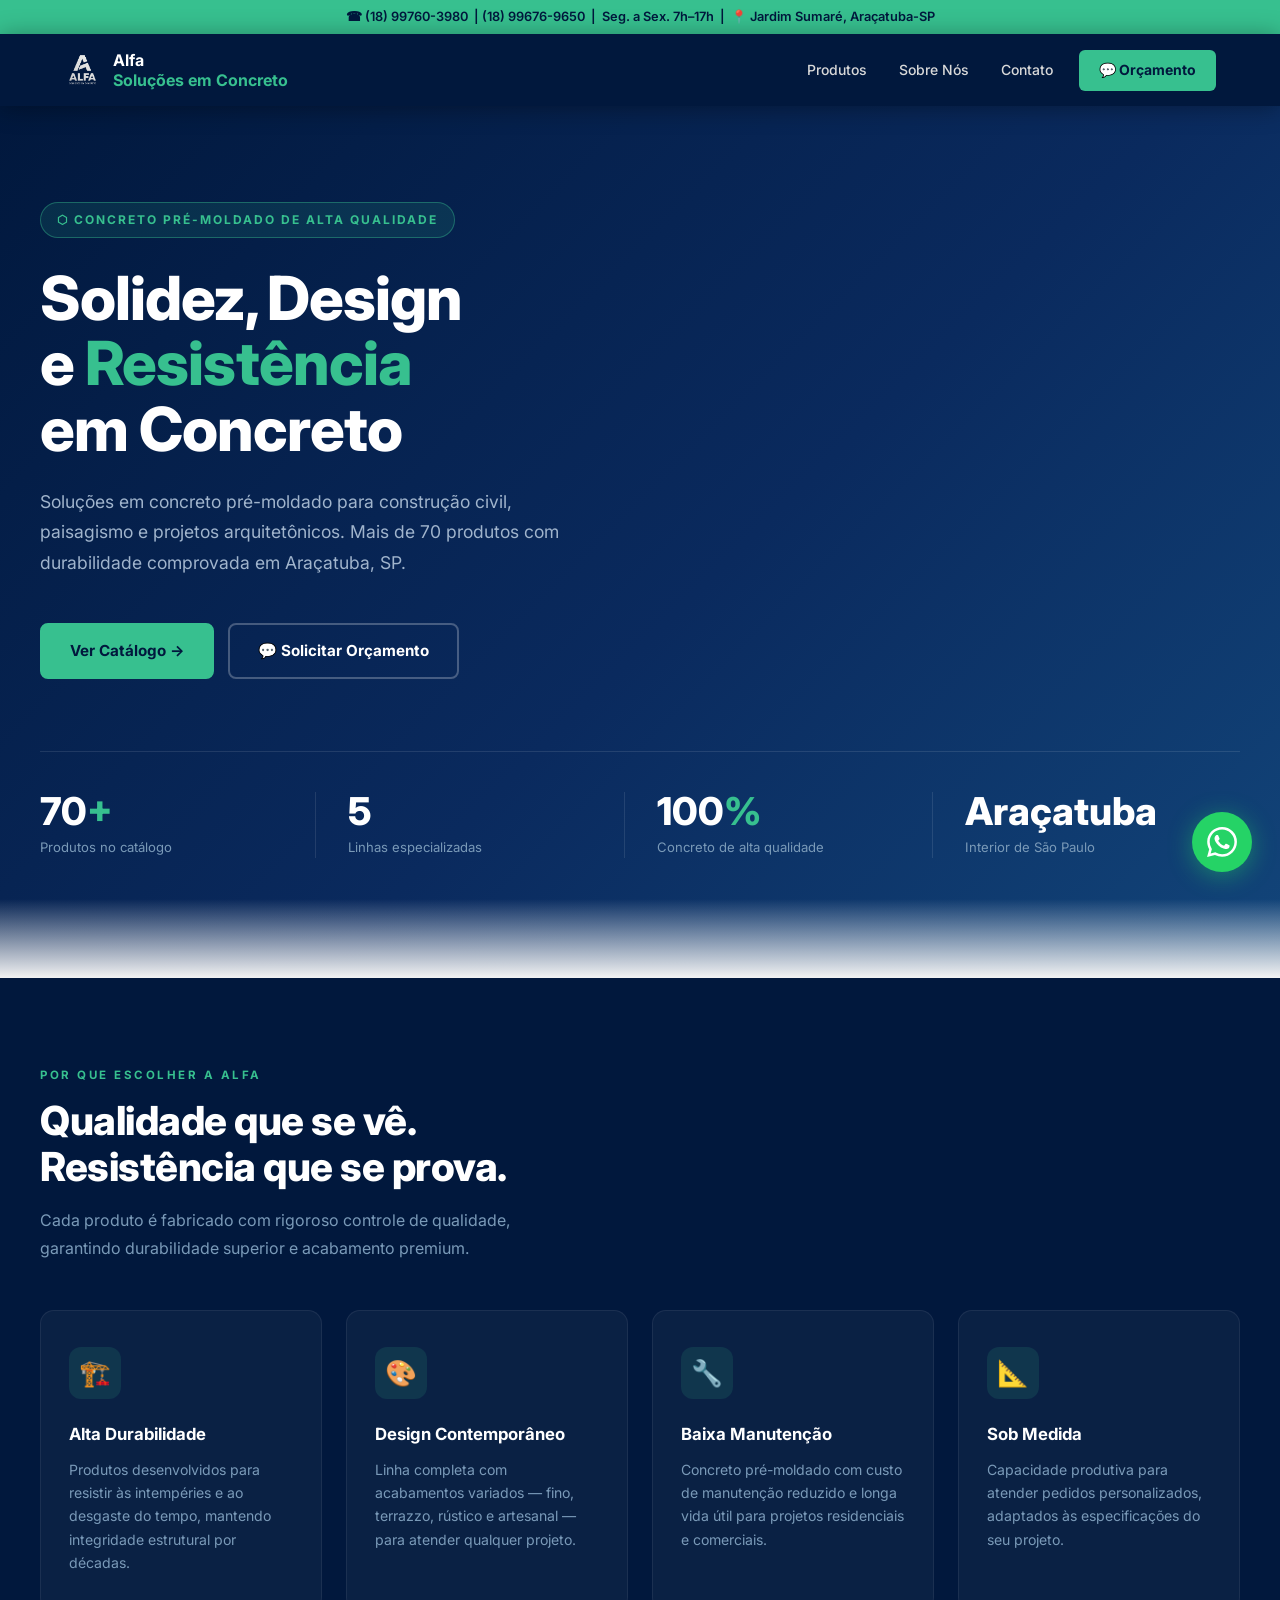
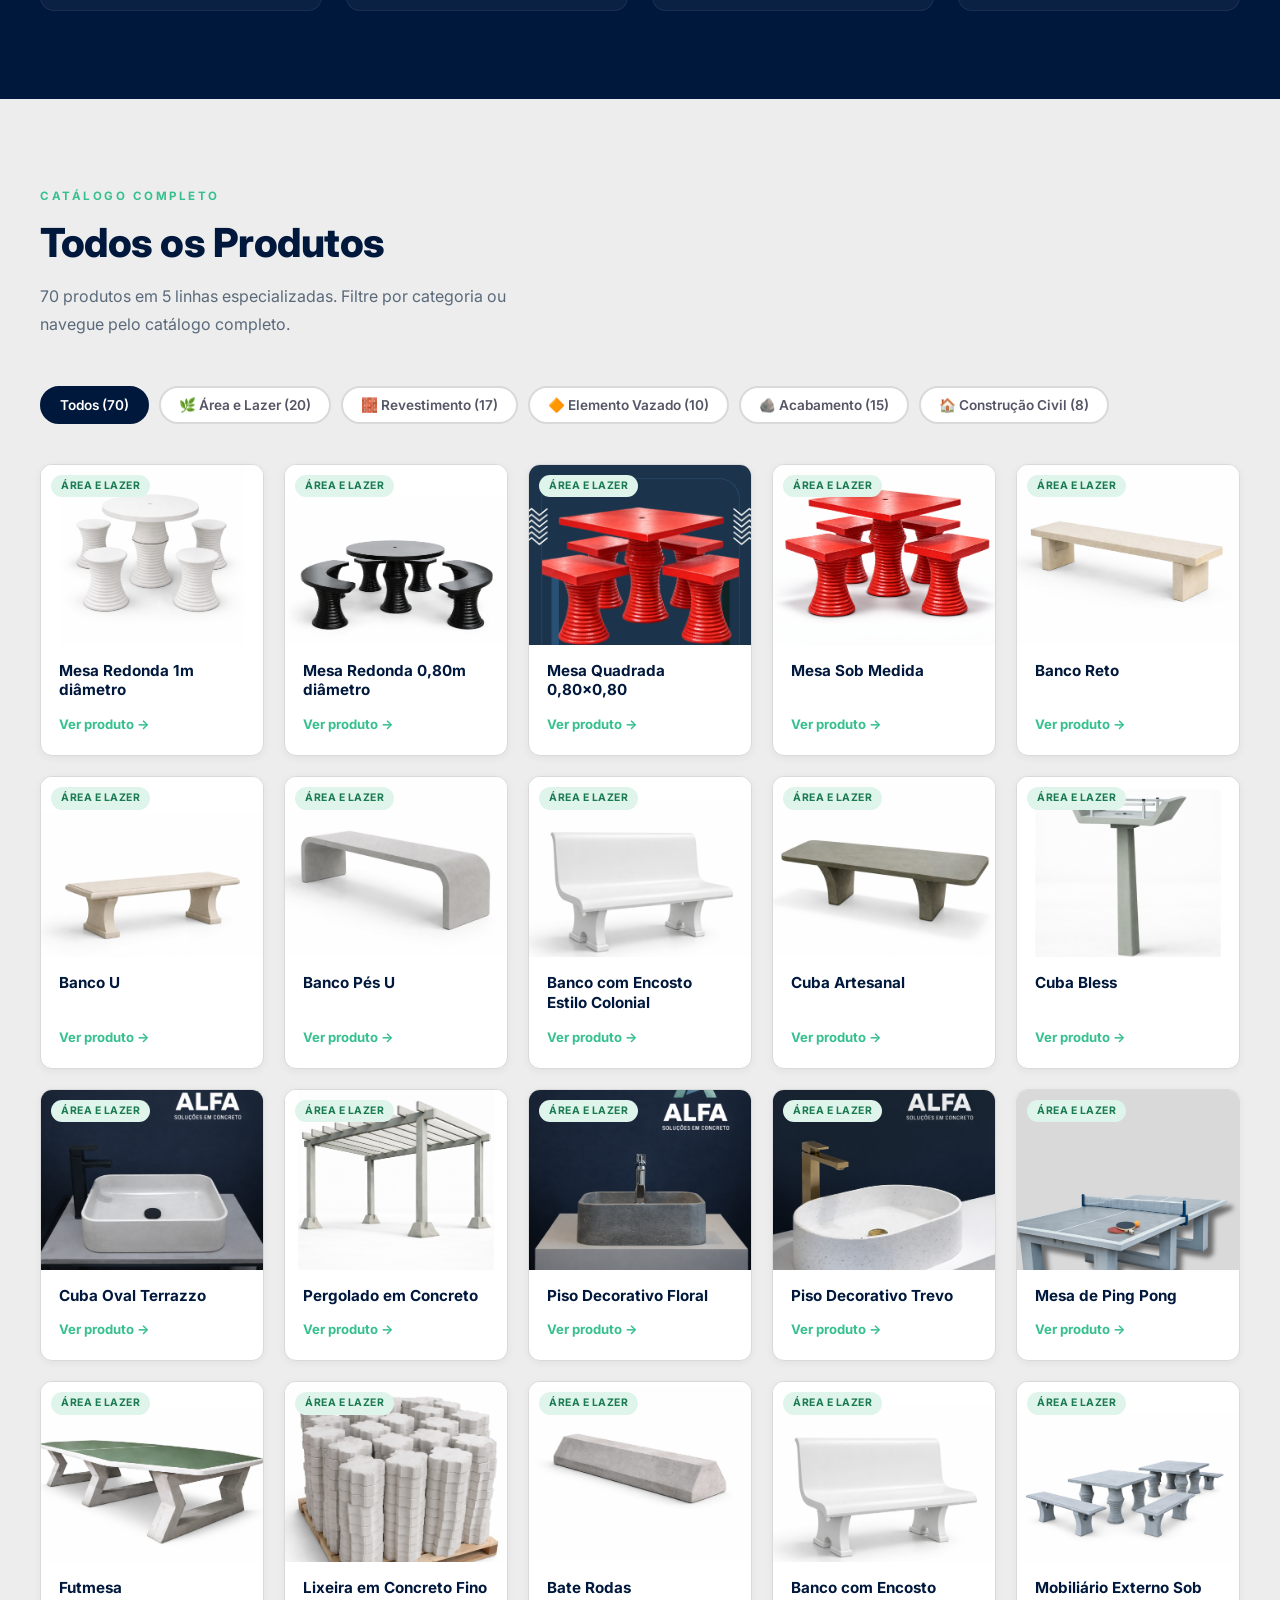
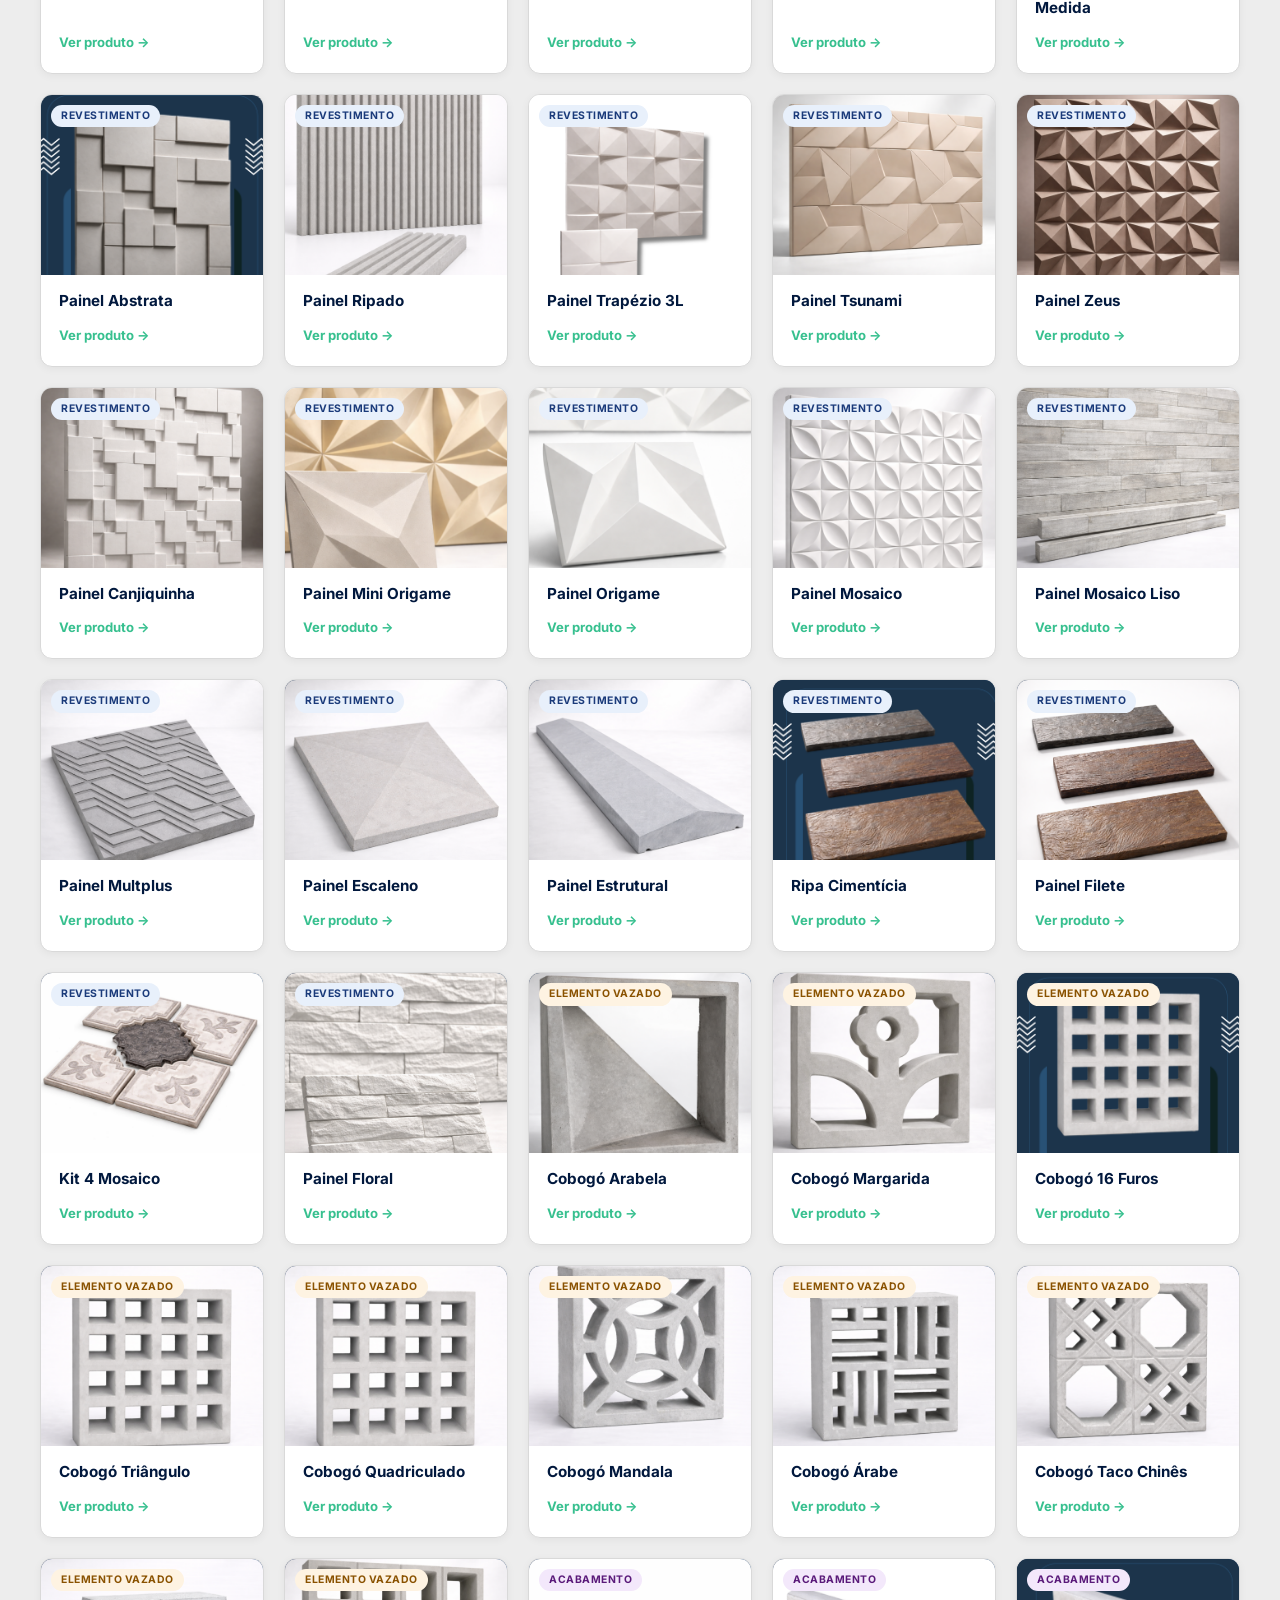
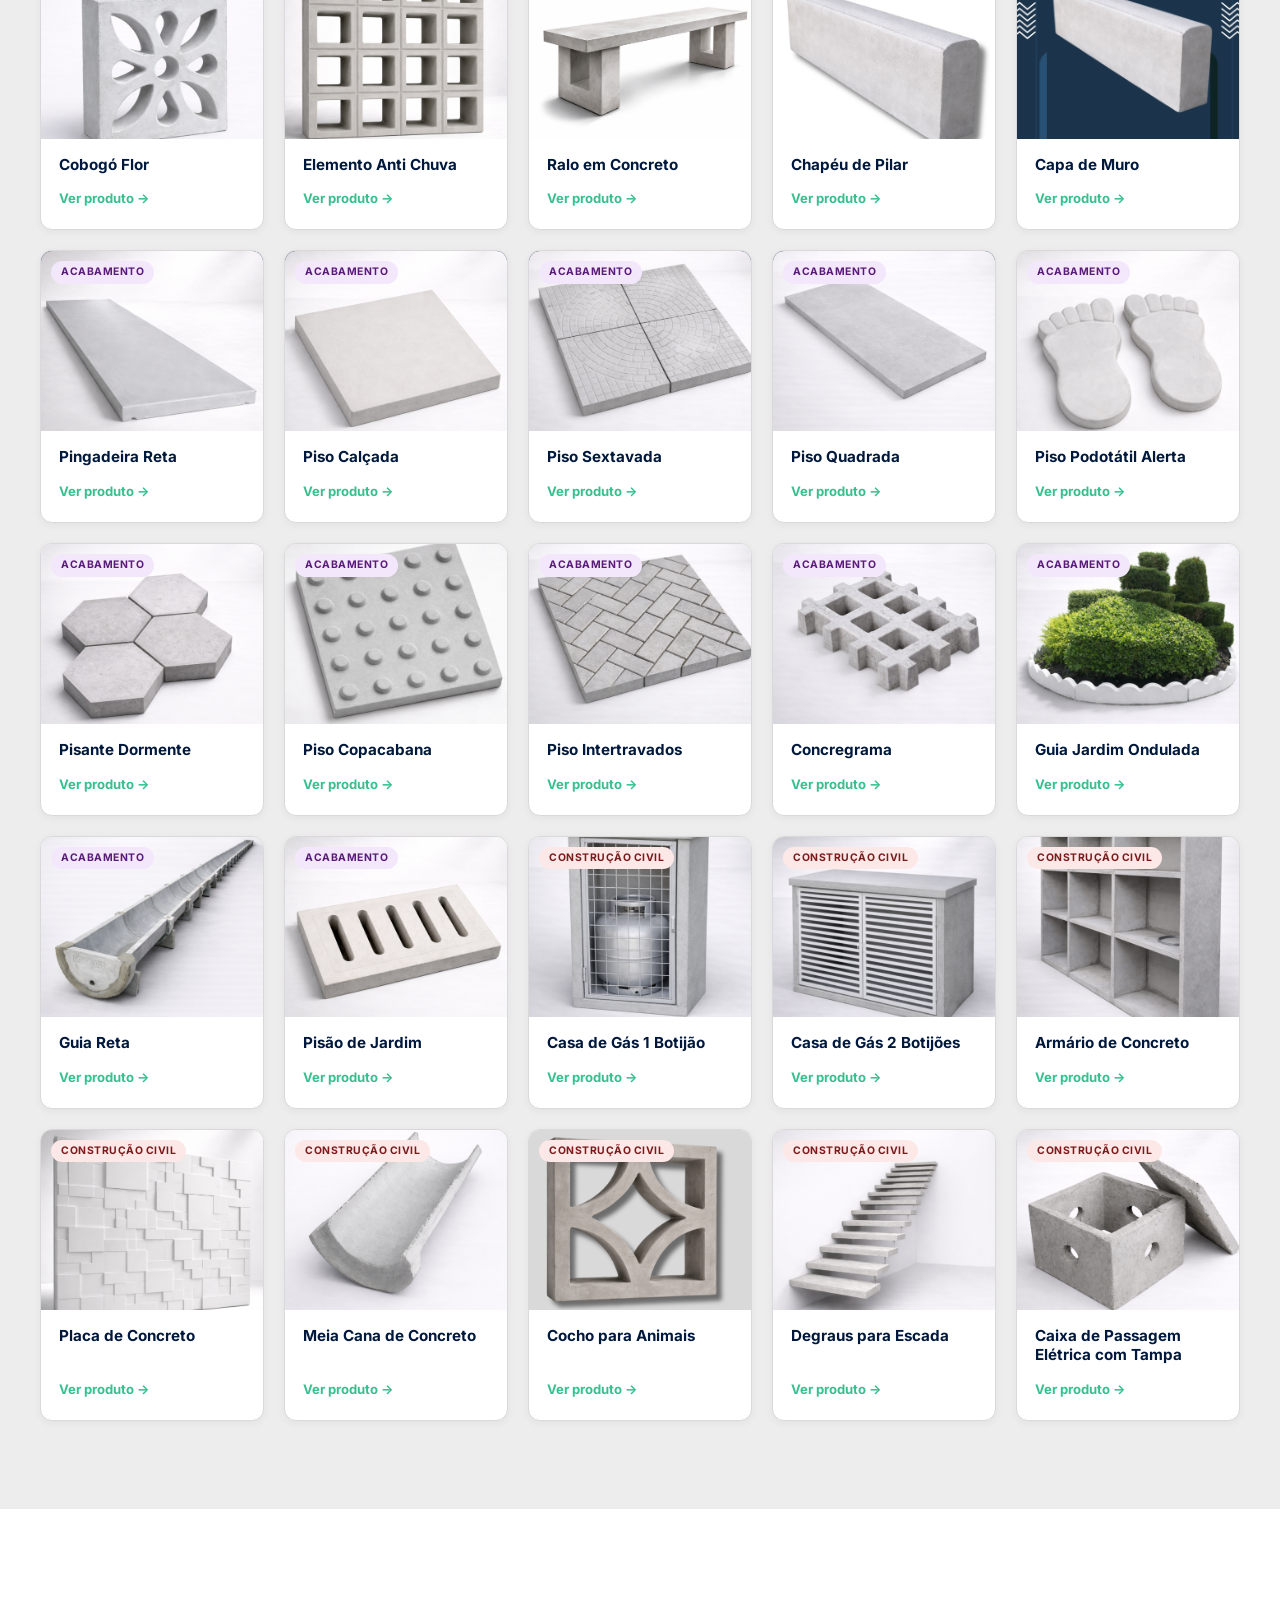
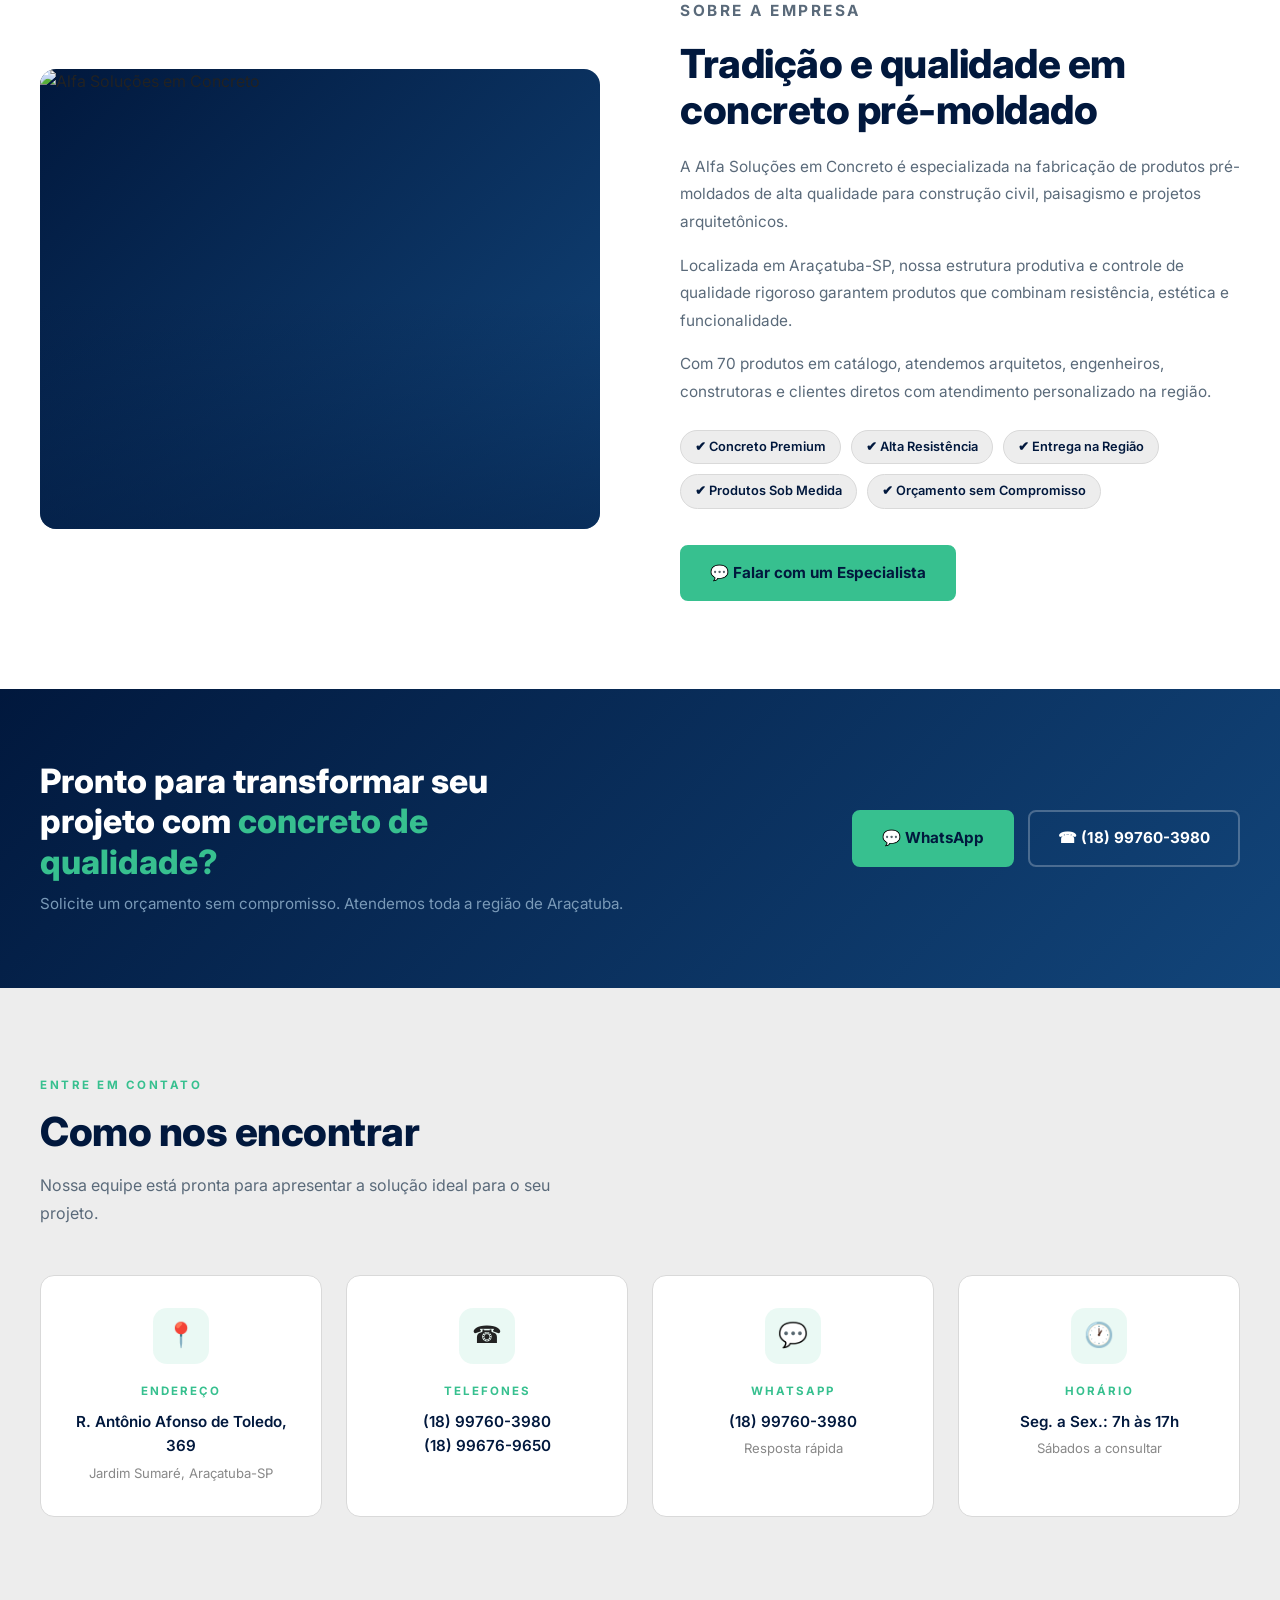
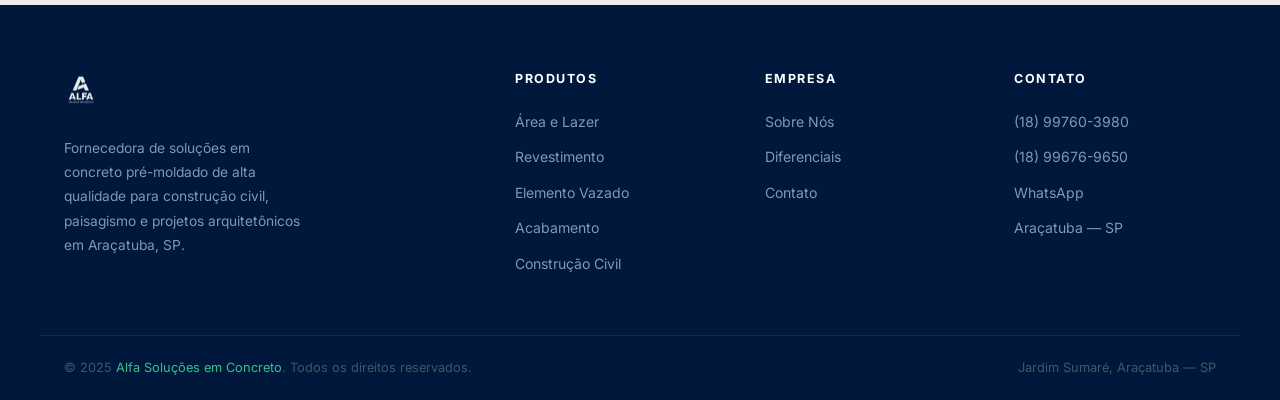
==== commit f94810e1: "Corrige mapeamento de imagens: cada produto exibe a foto correta Revisão visual de todas as 78 image" ====
--- a/index.html
+++ b/index.html
@@ -305,291 +305,291 @@
 
             <!-- ÁREA E LAZER (20) -->
             <div class="prod-card" data-cat="area-lazer">
-                <div class="prod-thumb"><img src="./Alfa Solucoes em Concreto_files/1775527262878-f71s3.png" alt="Mesa Redonda 1m" loading="lazy"><span class="cat-badge badge-area">Área e Lazer</span></div>
+                <div class="prod-thumb"><img src="./Alfa Solucoes em Concreto_files/1775584058759-zdlgc.png" alt="Mesa Redonda 1m" loading="lazy"><span class="cat-badge badge-area">Área e Lazer</span></div>
                 <div class="prod-body"><h3>Mesa Redonda 1m diâmetro</h3><a href="https://wa.me/5518997603980?text=Olá!%20Gostaria%20de%20orçamento%20para%20Mesa%20Redonda%201m." target="_blank" rel="noopener" class="prod-link">Pedir orçamento →</a></div>
             </div>
             <div class="prod-card" data-cat="area-lazer">
-                <div class="prod-thumb"><img src="./Alfa Solucoes em Concreto_files/1775527296176-trw9d.png" alt="Mesa Redonda 0,80m" loading="lazy"><span class="cat-badge badge-area">Área e Lazer</span></div>
+                <div class="prod-thumb"><img src="./Alfa Solucoes em Concreto_files/1775570064684-3ifvag.png" alt="Mesa Redonda 0,80m" loading="lazy"><span class="cat-badge badge-area">Área e Lazer</span></div>
                 <div class="prod-body"><h3>Mesa Redonda 0,80m diâmetro</h3><a href="https://wa.me/5518997603980?text=Olá!%20Gostaria%20de%20orçamento%20para%20Mesa%20Redonda%200%2C80m." target="_blank" rel="noopener" class="prod-link">Pedir orçamento →</a></div>
             </div>
             <div class="prod-card" data-cat="area-lazer">
-                <div class="prod-thumb"><img src="./Alfa Solucoes em Concreto_files/1775570064684-3ifvag.png" alt="Mesa Quadrada 0,80x0,80" loading="lazy"><span class="cat-badge badge-area">Área e Lazer</span></div>
+                <div class="prod-thumb"><img src="./Alfa Solucoes em Concreto_files/1775572725248-d76cpr.png" alt="Mesa Quadrada 0,80x0,80" loading="lazy"><span class="cat-badge badge-area">Área e Lazer</span></div>
                 <div class="prod-body"><h3>Mesa Quadrada 0,80x0,80</h3><a href="https://wa.me/5518997603980?text=Olá!%20Gostaria%20de%20orçamento%20para%20Mesa%20Quadrada." target="_blank" rel="noopener" class="prod-link">Pedir orçamento →</a></div>
             </div>
             <div class="prod-card" data-cat="area-lazer">
-                <div class="prod-thumb"><img src="./Alfa Solucoes em Concreto_files/1775572725248-d76cpr.png" alt="Mesa Sob Medida" loading="lazy"><span class="cat-badge badge-area">Área e Lazer</span></div>
+                <div class="prod-thumb"><img src="./Alfa Solucoes em Concreto_files/1775584081285-ysos58.png" alt="Mesa Sob Medida" loading="lazy"><span class="cat-badge badge-area">Área e Lazer</span></div>
                 <div class="prod-body"><h3>Mesa Sob Medida</h3><a href="https://wa.me/5518997603980?text=Olá!%20Gostaria%20de%20orçamento%20para%20Mesa%20Sob%20Medida." target="_blank" rel="noopener" class="prod-link">Pedir orçamento →</a></div>
             </div>
             <div class="prod-card" data-cat="area-lazer">
-                <div class="prod-thumb"><img src="./Alfa Solucoes em Concreto_files/1775572737742-0b8kkt.png" alt="Banco Reto" loading="lazy"><span class="cat-badge badge-area">Área e Lazer</span></div>
+                <div class="prod-thumb"><img src="./Alfa Solucoes em Concreto_files/1775584016766-de9lf.png" alt="Banco Reto" loading="lazy"><span class="cat-badge badge-area">Área e Lazer</span></div>
                 <div class="prod-body"><h3>Banco Reto</h3><a href="https://wa.me/5518997603980?text=Olá!%20Gostaria%20de%20orçamento%20para%20Banco%20Reto." target="_blank" rel="noopener" class="prod-link">Pedir orçamento →</a></div>
             </div>
             <div class="prod-card" data-cat="area-lazer">
-                <div class="prod-thumb"><img src="./Alfa Solucoes em Concreto_files/1775572752422-b8mjk.png" alt="Banco U" loading="lazy"><span class="cat-badge badge-area">Área e Lazer</span></div>
+                <div class="prod-thumb"><img src="./Alfa Solucoes em Concreto_files/1775584281728-fa8h7p.png" alt="Banco U" loading="lazy"><span class="cat-badge badge-area">Área e Lazer</span></div>
                 <div class="prod-body"><h3>Banco U</h3><a href="https://wa.me/5518997603980?text=Olá!%20Gostaria%20de%20orçamento%20para%20Banco%20U." target="_blank" rel="noopener" class="prod-link">Pedir orçamento →</a></div>
             </div>
             <div class="prod-card" data-cat="area-lazer">
-                <div class="prod-thumb"><img src="./Alfa Solucoes em Concreto_files/1775572766165-49p7zn.png" alt="Banco Pés U" loading="lazy"><span class="cat-badge badge-area">Área e Lazer</span></div>
+                <div class="prod-thumb"><img src="./Alfa Solucoes em Concreto_files/1775584144365-bpgk.png" alt="Banco Pés U" loading="lazy"><span class="cat-badge badge-area">Área e Lazer</span></div>
                 <div class="prod-body"><h3>Banco Pés U</h3><a href="https://wa.me/5518997603980?text=Olá!%20Gostaria%20de%20orçamento%20para%20Banco%20Pés%20U." target="_blank" rel="noopener" class="prod-link">Pedir orçamento →</a></div>
             </div>
             <div class="prod-card" data-cat="area-lazer">
-                <div class="prod-thumb"><img src="./Alfa Solucoes em Concreto_files/1775572780988-ltpztr.png" alt="Banco com Encosto Colonial" loading="lazy"><span class="cat-badge badge-area">Área e Lazer</span></div>
+                <div class="prod-thumb"><img src="./Alfa Solucoes em Concreto_files/1775584316864-5rdakx.png" alt="Banco com Encosto Colonial" loading="lazy"><span class="cat-badge badge-area">Área e Lazer</span></div>
                 <div class="prod-body"><h3>Banco com Encosto Estilo Colonial</h3><a href="https://wa.me/5518997603980?text=Olá!%20Gostaria%20de%20orçamento%20para%20Banco%20Colonial." target="_blank" rel="noopener" class="prod-link">Pedir orçamento →</a></div>
             </div>
             <div class="prod-card" data-cat="area-lazer">
-                <div class="prod-thumb"><img src="./Alfa Solucoes em Concreto_files/1775584016766-de9lf.png" alt="Cuba Artesanal" loading="lazy"><span class="cat-badge badge-area">Área e Lazer</span></div>
+                <div class="prod-thumb"><img src="./Alfa Solucoes em Concreto_files/1775584391310-eqvbi.png" alt="Cuba Artesanal" loading="lazy"><span class="cat-badge badge-area">Área e Lazer</span></div>
                 <div class="prod-body"><h3>Cuba Artesanal</h3><a href="https://wa.me/5518997603980?text=Olá!%20Gostaria%20de%20orçamento%20para%20Cuba%20Artesanal." target="_blank" rel="noopener" class="prod-link">Pedir orçamento →</a></div>
             </div>
             <div class="prod-card" data-cat="area-lazer">
-                <div class="prod-thumb"><img src="./Alfa Solucoes em Concreto_files/1775584058759-zdlgc.png" alt="Cuba Bless" loading="lazy"><span class="cat-badge badge-area">Área e Lazer</span></div>
+                <div class="prod-thumb"><img src="./Alfa Solucoes em Concreto_files/1775584426556-rng44.png" alt="Cuba Bless" loading="lazy"><span class="cat-badge badge-area">Área e Lazer</span></div>
                 <div class="prod-body"><h3>Cuba Bless</h3><a href="https://wa.me/5518997603980?text=Olá!%20Gostaria%20de%20orçamento%20para%20Cuba%20Bless." target="_blank" rel="noopener" class="prod-link">Pedir orçamento →</a></div>
             </div>
             <div class="prod-card" data-cat="area-lazer">
-                <div class="prod-thumb"><img src="./Alfa Solucoes em Concreto_files/1775584081285-ysos58.png" alt="Cuba Oval Terrazzo" loading="lazy"><span class="cat-badge badge-area">Área e Lazer</span></div>
+                <div class="prod-thumb"><img src="./Alfa Solucoes em Concreto_files/1775584450856-d69n7e.png" alt="Cuba Oval Terrazzo" loading="lazy"><span class="cat-badge badge-area">Área e Lazer</span></div>
                 <div class="prod-body"><h3>Cuba Oval Terrazzo</h3><a href="https://wa.me/5518997603980?text=Olá!%20Gostaria%20de%20orçamento%20para%20Cuba%20Oval%20Terrazzo." target="_blank" rel="noopener" class="prod-link">Pedir orçamento →</a></div>
             </div>
             <div class="prod-card" data-cat="area-lazer">
-                <div class="prod-thumb"><img src="./Alfa Solucoes em Concreto_files/1775584117823-gokpu.png" alt="Pergolado em Concreto" loading="lazy"><span class="cat-badge badge-area">Área e Lazer</span></div>
+                <div class="prod-thumb"><img src="./Alfa Solucoes em Concreto_files/1775527296176-trw9d.png" alt="Pergolado em Concreto" loading="lazy"><span class="cat-badge badge-area">Área e Lazer</span></div>
                 <div class="prod-body"><h3>Pergolado em Concreto</h3><a href="https://wa.me/5518997603980?text=Olá!%20Gostaria%20de%20orçamento%20para%20Pergolado." target="_blank" rel="noopener" class="prod-link">Pedir orçamento →</a></div>
             </div>
             <div class="prod-card" data-cat="area-lazer">
-                <div class="prod-thumb"><img src="./Alfa Solucoes em Concreto_files/1775584144365-bpgk.png" alt="Piso Decorativo Floral" loading="lazy"><span class="cat-badge badge-area">Área e Lazer</span></div>
+                <div class="prod-thumb"><img src="./Alfa Solucoes em Concreto_files/1775584477606-bt0i6.png" alt="Piso Decorativo Floral" loading="lazy"><span class="cat-badge badge-area">Área e Lazer</span></div>
                 <div class="prod-body"><h3>Piso Decorativo Floral</h3><a href="https://wa.me/5518997603980?text=Olá!%20Gostaria%20de%20orçamento%20para%20Piso%20Decorativo%20Floral." target="_blank" rel="noopener" class="prod-link">Pedir orçamento →</a></div>
             </div>
             <div class="prod-card" data-cat="area-lazer">
-                <div class="prod-thumb"><img src="./Alfa Solucoes em Concreto_files/1775584281728-fa8h7p.png" alt="Piso Decorativo Trevo" loading="lazy"><span class="cat-badge badge-area">Área e Lazer</span></div>
+                <div class="prod-thumb"><img src="./Alfa Solucoes em Concreto_files/1775584492649-t9f9bb.png" alt="Piso Decorativo Trevo" loading="lazy"><span class="cat-badge badge-area">Área e Lazer</span></div>
                 <div class="prod-body"><h3>Piso Decorativo Trevo</h3><a href="https://wa.me/5518997603980?text=Olá!%20Gostaria%20de%20orçamento%20para%20Piso%20Decorativo%20Trevo." target="_blank" rel="noopener" class="prod-link">Pedir orçamento →</a></div>
             </div>
             <div class="prod-card" data-cat="area-lazer">
-                <div class="prod-thumb"><img src="./Alfa Solucoes em Concreto_files/1775584316864-5rdakx.png" alt="Mesa de Ping Pong" loading="lazy"><span class="cat-badge badge-area">Área e Lazer</span></div>
+                <div class="prod-thumb"><img src="./Alfa Solucoes em Concreto_files/1775584600967-en843j.png" alt="Mesa de Ping Pong" loading="lazy"><span class="cat-badge badge-area">Área e Lazer</span></div>
                 <div class="prod-body"><h3>Mesa de Ping Pong</h3><a href="https://wa.me/5518997603980?text=Olá!%20Gostaria%20de%20orçamento%20para%20Mesa%20de%20Ping%20Pong." target="_blank" rel="noopener" class="prod-link">Pedir orçamento →</a></div>
             </div>
             <div class="prod-card" data-cat="area-lazer">
-                <div class="prod-thumb"><img src="./Alfa Solucoes em Concreto_files/1775584363101-fqf9g8.png" alt="Futmesa" loading="lazy"><span class="cat-badge badge-area">Área e Lazer</span></div>
+                <div class="prod-thumb"><img src="./Alfa Solucoes em Concreto_files/1775584620970-d0t4g8.png" alt="Futmesa" loading="lazy"><span class="cat-badge badge-area">Área e Lazer</span></div>
                 <div class="prod-body"><h3>Futmesa</h3><a href="https://wa.me/5518997603980?text=Olá!%20Gostaria%20de%20orçamento%20para%20Futmesa." target="_blank" rel="noopener" class="prod-link">Pedir orçamento →</a></div>
             </div>
             <div class="prod-card" data-cat="area-lazer">
-                <div class="prod-thumb"><img src="./Alfa Solucoes em Concreto_files/1775584391310-eqvbi.png" alt="Lixeira em Concreto Fino" loading="lazy"><span class="cat-badge badge-area">Área e Lazer</span></div>
+                <div class="prod-thumb"><img src="./Alfa Solucoes em Concreto_files/1775584578815-yxrd7n.png" alt="Lixeira em Concreto Fino" loading="lazy"><span class="cat-badge badge-area">Área e Lazer</span></div>
                 <div class="prod-body"><h3>Lixeira em Concreto Fino</h3><a href="https://wa.me/5518997603980?text=Olá!%20Gostaria%20de%20orçamento%20para%20Lixeira%20em%20Concreto%20Fino." target="_blank" rel="noopener" class="prod-link">Pedir orçamento →</a></div>
             </div>
             <div class="prod-card" data-cat="area-lazer">
-                <div class="prod-thumb"><img src="./Alfa Solucoes em Concreto_files/1775584426556-rng44.png" alt="Bate Rodas" loading="lazy"><span class="cat-badge badge-area">Área e Lazer</span></div>
+                <div class="prod-thumb"><img src="./Alfa Solucoes em Concreto_files/1775584661177-6we5a.png" alt="Bate Rodas" loading="lazy"><span class="cat-badge badge-area">Área e Lazer</span></div>
                 <div class="prod-body"><h3>Bate Rodas</h3><a href="https://wa.me/5518997603980?text=Olá!%20Gostaria%20de%20orçamento%20para%20Bate%20Rodas." target="_blank" rel="noopener" class="prod-link">Pedir orçamento →</a></div>
             </div>
             <div class="prod-card" data-cat="area-lazer">
-                <div class="prod-thumb"><img src="./Alfa Solucoes em Concreto_files/1775584450856-d69n7e.png" alt="Banco com Encosto" loading="lazy"><span class="cat-badge badge-area">Área e Lazer</span></div>
+                <div class="prod-thumb"><img src="./Alfa Solucoes em Concreto_files/1775584316864-5rdakx.png" alt="Banco com Encosto" loading="lazy"><span class="cat-badge badge-area">Área e Lazer</span></div>
                 <div class="prod-body"><h3>Banco com Encosto</h3><a href="https://wa.me/5518997603980?text=Olá!%20Gostaria%20de%20orçamento%20para%20Banco%20com%20Encosto." target="_blank" rel="noopener" class="prod-link">Pedir orçamento →</a></div>
             </div>
             <div class="prod-card" data-cat="area-lazer">
-                <div class="prod-thumb"><img src="./Alfa Solucoes em Concreto_files/1775584477606-bt0i6.png" alt="Mobiliário Externo Sob Medida" loading="lazy"><span class="cat-badge badge-area">Área e Lazer</span></div>
+                <div class="prod-thumb"><img src="./Alfa Solucoes em Concreto_files/1775584117823-gokpu.png" alt="Mobiliário Externo Sob Medida" loading="lazy"><span class="cat-badge badge-area">Área e Lazer</span></div>
                 <div class="prod-body"><h3>Mobiliário Externo Sob Medida</h3><a href="https://wa.me/5518997603980?text=Olá!%20Gostaria%20de%20orçamento%20para%20Mobiliário%20Externo." target="_blank" rel="noopener" class="prod-link">Pedir orçamento →</a></div>
             </div>
 
             <!-- REVESTIMENTO (17) -->
             <div class="prod-card" data-cat="revestimento">
-                <div class="prod-thumb"><img src="./Alfa Solucoes em Concreto_files/1775584492649-t9f9bb.png" alt="Abstrata" loading="lazy"><span class="cat-badge badge-rev">Revestimento</span></div>
+                <div class="prod-thumb"><img src="./Alfa Solucoes em Concreto_files/1775572737742-0b8kkt.png" alt="Abstrata" loading="lazy"><span class="cat-badge badge-rev">Revestimento</span></div>
                 <div class="prod-body"><h3>Painel Abstrata</h3><a href="https://wa.me/5518997603980?text=Olá!%20Gostaria%20de%20orçamento%20para%20Painel%20Abstrata." target="_blank" rel="noopener" class="prod-link">Pedir orçamento →</a></div>
             </div>
             <div class="prod-card" data-cat="revestimento">
-                <div class="prod-thumb"><img src="./Alfa Solucoes em Concreto_files/1775584523438-4lux4g.png" alt="Ripado" loading="lazy"><span class="cat-badge badge-rev">Revestimento</span></div>
+                <div class="prod-thumb"><img src="./Alfa Solucoes em Concreto_files/1775584759008-3y44cn.png" alt="Ripado" loading="lazy"><span class="cat-badge badge-rev">Revestimento</span></div>
                 <div class="prod-body"><h3>Painel Ripado</h3><a href="https://wa.me/5518997603980?text=Olá!%20Gostaria%20de%20orçamento%20para%20Painel%20Ripado." target="_blank" rel="noopener" class="prod-link">Pedir orçamento →</a></div>
             </div>
             <div class="prod-card" data-cat="revestimento">
-                <div class="prod-thumb"><img src="./Alfa Solucoes em Concreto_files/1775584578815-yxrd7n.png" alt="Trapézio 3L" loading="lazy"><span class="cat-badge badge-rev">Revestimento</span></div>
+                <div class="prod-thumb"><img src="./Alfa Solucoes em Concreto_files/1775584691239-mv8r6.png" alt="Trapézio 3L" loading="lazy"><span class="cat-badge badge-rev">Revestimento</span></div>
                 <div class="prod-body"><h3>Painel Trapézio 3L</h3><a href="https://wa.me/5518997603980?text=Olá!%20Gostaria%20de%20orçamento%20para%20Painel%20Trapézio%203L." target="_blank" rel="noopener" class="prod-link">Pedir orçamento →</a></div>
             </div>
             <div class="prod-card" data-cat="revestimento">
-                <div class="prod-thumb"><img src="./Alfa Solucoes em Concreto_files/1775584600967-en843j.png" alt="Tsunami" loading="lazy"><span class="cat-badge badge-rev">Revestimento</span></div>
+                <div class="prod-thumb"><img src="./Alfa Solucoes em Concreto_files/1775586903154-0uw9aqo.png" alt="Tsunami" loading="lazy"><span class="cat-badge badge-rev">Revestimento</span></div>
                 <div class="prod-body"><h3>Painel Tsunami</h3><a href="https://wa.me/5518997603980?text=Olá!%20Gostaria%20de%20orçamento%20para%20Painel%20Tsunami." target="_blank" rel="noopener" class="prod-link">Pedir orçamento →</a></div>
             </div>
             <div class="prod-card" data-cat="revestimento">
-                <div class="prod-thumb"><img src="./Alfa Solucoes em Concreto_files/1775584620970-d0t4g8.png" alt="Zeus" loading="lazy"><span class="cat-badge badge-rev">Revestimento</span></div>
+                <div class="prod-thumb"><img src="./Alfa Solucoes em Concreto_files/1775586924196-qergk2.png" alt="Zeus" loading="lazy"><span class="cat-badge badge-rev">Revestimento</span></div>
                 <div class="prod-body"><h3>Painel Zeus</h3><a href="https://wa.me/5518997603980?text=Olá!%20Gostaria%20de%20orçamento%20para%20Painel%20Zeus." target="_blank" rel="noopener" class="prod-link">Pedir orçamento →</a></div>
             </div>
             <div class="prod-card" data-cat="revestimento">
-                <div class="prod-thumb"><img src="./Alfa Solucoes em Concreto_files/1775584661177-6we5a.png" alt="Canjiquinha" loading="lazy"><span class="cat-badge badge-rev">Revestimento</span></div>
+                <div class="prod-thumb"><img src="./Alfa Solucoes em Concreto_files/1775586952213-i4utnx.png" alt="Canjiquinha" loading="lazy"><span class="cat-badge badge-rev">Revestimento</span></div>
                 <div class="prod-body"><h3>Painel Canjiquinha</h3><a href="https://wa.me/5518997603980?text=Olá!%20Gostaria%20de%20orçamento%20para%20Painel%20Canjiquinha." target="_blank" rel="noopener" class="prod-link">Pedir orçamento →</a></div>
             </div>
             <div class="prod-card" data-cat="revestimento">
-                <div class="prod-thumb"><img src="./Alfa Solucoes em Concreto_files/1775584691239-mv8r6.png" alt="Mini Origame" loading="lazy"><span class="cat-badge badge-rev">Revestimento</span></div>
+                <div class="prod-thumb"><img src="./Alfa Solucoes em Concreto_files/1775585765579-m1zyrp.png" alt="Mini Origame" loading="lazy"><span class="cat-badge badge-rev">Revestimento</span></div>
                 <div class="prod-body"><h3>Painel Mini Origame</h3><a href="https://wa.me/5518997603980?text=Olá!%20Gostaria%20de%20orçamento%20para%20Painel%20Mini%20Origame." target="_blank" rel="noopener" class="prod-link">Pedir orçamento →</a></div>
             </div>
             <div class="prod-card" data-cat="revestimento">
-                <div class="prod-thumb"><img src="./Alfa Solucoes em Concreto_files/1775584759008-3y44cn.png" alt="Origame" loading="lazy"><span class="cat-badge badge-rev">Revestimento</span></div>
+                <div class="prod-thumb"><img src="./Alfa Solucoes em Concreto_files/1775584800322-khuvhj.png" alt="Origame" loading="lazy"><span class="cat-badge badge-rev">Revestimento</span></div>
                 <div class="prod-body"><h3>Painel Origame</h3><a href="https://wa.me/5518997603980?text=Olá!%20Gostaria%20de%20orçamento%20para%20Painel%20Origame." target="_blank" rel="noopener" class="prod-link">Pedir orçamento →</a></div>
             </div>
             <div class="prod-card" data-cat="revestimento">
-                <div class="prod-thumb"><img src="./Alfa Solucoes em Concreto_files/1775584800322-khuvhj.png" alt="Mosaico" loading="lazy"><span class="cat-badge badge-rev">Revestimento</span></div>
+                <div class="prod-thumb"><img src="./Alfa Solucoes em Concreto_files/1775586269571-o4y6tm.png" alt="Mosaico" loading="lazy"><span class="cat-badge badge-rev">Revestimento</span></div>
                 <div class="prod-body"><h3>Painel Mosaico</h3><a href="https://wa.me/5518997603980?text=Olá!%20Gostaria%20de%20orçamento%20para%20Painel%20Mosaico." target="_blank" rel="noopener" class="prod-link">Pedir orçamento →</a></div>
             </div>
             <div class="prod-card" data-cat="revestimento">
-                <div class="prod-thumb"><img src="./Alfa Solucoes em Concreto_files/1775584996094-p5jhxe.png" alt="Mosaico Liso" loading="lazy"><span class="cat-badge badge-rev">Revestimento</span></div>
+                <div class="prod-thumb"><img src="./Alfa Solucoes em Concreto_files/1775586855710-p7txug.png" alt="Mosaico Liso" loading="lazy"><span class="cat-badge badge-rev">Revestimento</span></div>
                 <div class="prod-body"><h3>Painel Mosaico Liso</h3><a href="https://wa.me/5518997603980?text=Olá!%20Gostaria%20de%20orçamento%20para%20Painel%20Mosaico%20Liso." target="_blank" rel="noopener" class="prod-link">Pedir orçamento →</a></div>
             </div>
             <div class="prod-card" data-cat="revestimento">
-                <div class="prod-thumb"><img src="./Alfa Solucoes em Concreto_files/1775585018672-9zzbr.png" alt="Multplus" loading="lazy"><span class="cat-badge badge-rev">Revestimento</span></div>
+                <div class="prod-thumb"><img src="./Alfa Solucoes em Concreto_files/1775585501825-zshxp.png" alt="Multplus" loading="lazy"><span class="cat-badge badge-rev">Revestimento</span></div>
                 <div class="prod-body"><h3>Painel Multplus</h3><a href="https://wa.me/5518997603980?text=Olá!%20Gostaria%20de%20orçamento%20para%20Painel%20Multplus." target="_blank" rel="noopener" class="prod-link">Pedir orçamento →</a></div>
             </div>
             <div class="prod-card" data-cat="revestimento">
-                <div class="prod-thumb"><img src="./Alfa Solucoes em Concreto_files/1775585049039-qsjm5r.png" alt="Escaleno" loading="lazy"><span class="cat-badge badge-rev">Revestimento</span></div>
+                <div class="prod-thumb"><img src="./Alfa Solucoes em Concreto_files/1775585808230-ukkjfq.png" alt="Escaleno" loading="lazy"><span class="cat-badge badge-rev">Revestimento</span></div>
                 <div class="prod-body"><h3>Painel Escaleno</h3><a href="https://wa.me/5518997603980?text=Olá!%20Gostaria%20de%20orçamento%20para%20Painel%20Escaleno." target="_blank" rel="noopener" class="prod-link">Pedir orçamento →</a></div>
             </div>
             <div class="prod-card" data-cat="revestimento">
-                <div class="prod-thumb"><img src="./Alfa Solucoes em Concreto_files/1775585102441-1k32bp.png" alt="Estrutural" loading="lazy"><span class="cat-badge badge-rev">Revestimento</span></div>
+                <div class="prod-thumb"><img src="./Alfa Solucoes em Concreto_files/1775585849283-4r9tyc.png" alt="Estrutural" loading="lazy"><span class="cat-badge badge-rev">Revestimento</span></div>
                 <div class="prod-body"><h3>Painel Estrutural</h3><a href="https://wa.me/5518997603980?text=Olá!%20Gostaria%20de%20orçamento%20para%20Painel%20Estrutural." target="_blank" rel="noopener" class="prod-link">Pedir orçamento →</a></div>
             </div>
             <div class="prod-card" data-cat="revestimento">
-                <div class="prod-thumb"><img src="./Alfa Solucoes em Concreto_files/1775585119022-qccckz.png" alt="Ripa Cimentícia" loading="lazy"><span class="cat-badge badge-rev">Revestimento</span></div>
+                <div class="prod-thumb"><img src="./Alfa Solucoes em Concreto_files/1775572766165-49p7zn.png" alt="Ripa Cimentícia" loading="lazy"><span class="cat-badge badge-rev">Revestimento</span></div>
                 <div class="prod-body"><h3>Ripa Cimentícia</h3><a href="https://wa.me/5518997603980?text=Olá!%20Gostaria%20de%20orçamento%20para%20Ripa%20Cimentícia." target="_blank" rel="noopener" class="prod-link">Pedir orçamento →</a></div>
             </div>
             <div class="prod-card" data-cat="revestimento">
-                <div class="prod-thumb"><img src="./Alfa Solucoes em Concreto_files/1775585141246-0yrg5p.png" alt="Filete" loading="lazy"><span class="cat-badge badge-rev">Revestimento</span></div>
+                <div class="prod-thumb"><img src="./Alfa Solucoes em Concreto_files/1775585656714-8c2u1a.png" alt="Filete" loading="lazy"><span class="cat-badge badge-rev">Revestimento</span></div>
                 <div class="prod-body"><h3>Painel Filete</h3><a href="https://wa.me/5518997603980?text=Olá!%20Gostaria%20de%20orçamento%20para%20Painel%20Filete." target="_blank" rel="noopener" class="prod-link">Pedir orçamento →</a></div>
             </div>
             <div class="prod-card" data-cat="revestimento">
-                <div class="prod-thumb"><img src="./Alfa Solucoes em Concreto_files/1775585163512-nuv1ij.png" alt="Kit 4 Mosaico" loading="lazy"><span class="cat-badge badge-rev">Revestimento</span></div>
+                <div class="prod-thumb"><img src="./Alfa Solucoes em Concreto_files/1775584523438-4lux4g.png" alt="Kit 4 Mosaico" loading="lazy"><span class="cat-badge badge-rev">Revestimento</span></div>
                 <div class="prod-body"><h3>Kit 4 Mosaico</h3><a href="https://wa.me/5518997603980?text=Olá!%20Gostaria%20de%20orçamento%20para%20Kit%204%20Mosaico." target="_blank" rel="noopener" class="prod-link">Pedir orçamento →</a></div>
             </div>
             <div class="prod-card" data-cat="revestimento">
-                <div class="prod-thumb"><img src="./Alfa Solucoes em Concreto_files/1775585206494-mkjtn7.png" alt="Floral" loading="lazy"><span class="cat-badge badge-rev">Revestimento</span></div>
+                <div class="prod-thumb"><img src="./Alfa Solucoes em Concreto_files/1775587052919-tinltp.png" alt="Floral" loading="lazy"><span class="cat-badge badge-rev">Revestimento</span></div>
                 <div class="prod-body"><h3>Painel Floral</h3><a href="https://wa.me/5518997603980?text=Olá!%20Gostaria%20de%20orçamento%20para%20Painel%20Floral." target="_blank" rel="noopener" class="prod-link">Pedir orçamento →</a></div>
             </div>
 
             <!-- ELEMENTO VAZADO (10) -->
             <div class="prod-card" data-cat="elemento-vazado">
-                <div class="prod-thumb"><img src="./Alfa Solucoes em Concreto_files/1775585232029-c4t8j.png" alt="Arabela" loading="lazy"><span class="cat-badge badge-vaz">Elemento Vazado</span></div>
+                <div class="prod-thumb"><img src="./Alfa Solucoes em Concreto_files/1775586357663-irg70b.png" alt="Arabela" loading="lazy"><span class="cat-badge badge-vaz">Elemento Vazado</span></div>
                 <div class="prod-body"><h3>Cobogó Arabela</h3><a href="https://wa.me/5518997603980?text=Olá!%20Gostaria%20de%20orçamento%20para%20Cobogó%20Arabela." target="_blank" rel="noopener" class="prod-link">Pedir orçamento →</a></div>
             </div>
             <div class="prod-card" data-cat="elemento-vazado">
-                <div class="prod-thumb"><img src="./Alfa Solucoes em Concreto_files/1775585251148-25c6dd.png" alt="Margarida" loading="lazy"><span class="cat-badge badge-vaz">Elemento Vazado</span></div>
+                <div class="prod-thumb"><img src="./Alfa Solucoes em Concreto_files/1775586402947-e2sddh.png" alt="Margarida" loading="lazy"><span class="cat-badge badge-vaz">Elemento Vazado</span></div>
                 <div class="prod-body"><h3>Cobogó Margarida</h3><a href="https://wa.me/5518997603980?text=Olá!%20Gostaria%20de%20orçamento%20para%20Cobogó%20Margarida." target="_blank" rel="noopener" class="prod-link">Pedir orçamento →</a></div>
             </div>
             <div class="prod-card" data-cat="elemento-vazado">
-                <div class="prod-thumb"><img src="./Alfa Solucoes em Concreto_files/1775585274846-48a45a.png" alt="16 Furos" loading="lazy"><span class="cat-badge badge-vaz">Elemento Vazado</span></div>
+                <div class="prod-thumb"><img src="./Alfa Solucoes em Concreto_files/1775572752422-b8mjk.png" alt="16 Furos" loading="lazy"><span class="cat-badge badge-vaz">Elemento Vazado</span></div>
                 <div class="prod-body"><h3>Cobogó 16 Furos</h3><a href="https://wa.me/5518997603980?text=Olá!%20Gostaria%20de%20orçamento%20para%20Cobogó%2016%20Furos." target="_blank" rel="noopener" class="prod-link">Pedir orçamento →</a></div>
             </div>
             <div class="prod-card" data-cat="elemento-vazado">
-                <div class="prod-thumb"><img src="./Alfa Solucoes em Concreto_files/1775585327456-g2xi7n.png" alt="Triângulo" loading="lazy"><span class="cat-badge badge-vaz">Elemento Vazado</span></div>
+                <div class="prod-thumb"><img src="./Alfa Solucoes em Concreto_files/1775585976877-x841sl.png" alt="Triângulo" loading="lazy"><span class="cat-badge badge-vaz">Elemento Vazado</span></div>
                 <div class="prod-body"><h3>Cobogó Triângulo</h3><a href="https://wa.me/5518997603980?text=Olá!%20Gostaria%20de%20orçamento%20para%20Cobogó%20Triângulo." target="_blank" rel="noopener" class="prod-link">Pedir orçamento →</a></div>
             </div>
             <div class="prod-card" data-cat="elemento-vazado">
-                <div class="prod-thumb"><img src="./Alfa Solucoes em Concreto_files/1775585374318-7x2chv.png" alt="Quadriculado" loading="lazy"><span class="cat-badge badge-vaz">Elemento Vazado</span></div>
+                <div class="prod-thumb"><img src="./Alfa Solucoes em Concreto_files/1775527262878-f71s3.png" alt="Quadriculado" loading="lazy"><span class="cat-badge badge-vaz">Elemento Vazado</span></div>
                 <div class="prod-body"><h3>Cobogó Quadriculado</h3><a href="https://wa.me/5518997603980?text=Olá!%20Gostaria%20de%20orçamento%20para%20Cobogó%20Quadriculado." target="_blank" rel="noopener" class="prod-link">Pedir orçamento →</a></div>
             </div>
             <div class="prod-card" data-cat="elemento-vazado">
-                <div class="prod-thumb"><img src="./Alfa Solucoes em Concreto_files/1775585411725-5txc2f.png" alt="Mandala" loading="lazy"><span class="cat-badge badge-vaz">Elemento Vazado</span></div>
+                <div class="prod-thumb"><img src="./Alfa Solucoes em Concreto_files/1775586228226-9tk0im.png" alt="Mandala" loading="lazy"><span class="cat-badge badge-vaz">Elemento Vazado</span></div>
                 <div class="prod-body"><h3>Cobogó Mandala</h3><a href="https://wa.me/5518997603980?text=Olá!%20Gostaria%20de%20orçamento%20para%20Cobogó%20Mandala." target="_blank" rel="noopener" class="prod-link">Pedir orçamento →</a></div>
             </div>
             <div class="prod-card" data-cat="elemento-vazado">
-                <div class="prod-thumb"><img src="./Alfa Solucoes em Concreto_files/1775585444958-xmul0w.png" alt="Árabe" loading="lazy"><span class="cat-badge badge-vaz">Elemento Vazado</span></div>
+                <div class="prod-thumb"><img src="./Alfa Solucoes em Concreto_files/1775586028034-xfj9u4.png" alt="Árabe" loading="lazy"><span class="cat-badge badge-vaz">Elemento Vazado</span></div>
                 <div class="prod-body"><h3>Cobogó Árabe</h3><a href="https://wa.me/5518997603980?text=Olá!%20Gostaria%20de%20orçamento%20para%20Cobogó%20Árabe." target="_blank" rel="noopener" class="prod-link">Pedir orçamento →</a></div>
             </div>
             <div class="prod-card" data-cat="elemento-vazado">
-                <div class="prod-thumb"><img src="./Alfa Solucoes em Concreto_files/1775585476459-kij6or.png" alt="Taco Chinês" loading="lazy"><span class="cat-badge badge-vaz">Elemento Vazado</span></div>
+                <div class="prod-thumb"><img src="./Alfa Solucoes em Concreto_files/1775586095860-2yhtx.png" alt="Taco Chinês" loading="lazy"><span class="cat-badge badge-vaz">Elemento Vazado</span></div>
                 <div class="prod-body"><h3>Cobogó Taco Chinês</h3><a href="https://wa.me/5518997603980?text=Olá!%20Gostaria%20de%20orçamento%20para%20Cobogó%20Taco%20Chinês." target="_blank" rel="noopener" class="prod-link">Pedir orçamento →</a></div>
             </div>
             <div class="prod-card" data-cat="elemento-vazado">
-                <div class="prod-thumb"><img src="./Alfa Solucoes em Concreto_files/1775585501825-zshxp.png" alt="Flor" loading="lazy"><span class="cat-badge badge-vaz">Elemento Vazado</span></div>
+                <div class="prod-thumb"><img src="./Alfa Solucoes em Concreto_files/1775585997627-ewdwxq.png" alt="Flor" loading="lazy"><span class="cat-badge badge-vaz">Elemento Vazado</span></div>
                 <div class="prod-body"><h3>Cobogó Flor</h3><a href="https://wa.me/5518997603980?text=Olá!%20Gostaria%20de%20orçamento%20para%20Cobogó%20Flor." target="_blank" rel="noopener" class="prod-link">Pedir orçamento →</a></div>
             </div>
             <div class="prod-card" data-cat="elemento-vazado">
-                <div class="prod-thumb"><img src="./Alfa Solucoes em Concreto_files/1775585530608-xtpsz.png" alt="Anti Chuva" loading="lazy"><span class="cat-badge badge-vaz">Elemento Vazado</span></div>
+                <div class="prod-thumb"><img src="./Alfa Solucoes em Concreto_files/1775586379102-h18cd.png" alt="Anti Chuva" loading="lazy"><span class="cat-badge badge-vaz">Elemento Vazado</span></div>
                 <div class="prod-body"><h3>Elemento Anti Chuva</h3><a href="https://wa.me/5518997603980?text=Olá!%20Gostaria%20de%20orçamento%20para%20Elemento%20Anti%20Chuva." target="_blank" rel="noopener" class="prod-link">Pedir orçamento →</a></div>
             </div>
 
             <!-- ACABAMENTO EM CONCRETO (15) -->
             <div class="prod-card" data-cat="acabamento">
-                <div class="prod-thumb"><img src="./Alfa Solucoes em Concreto_files/1775585588007-ywr24.png" alt="Ralo em Concreto" loading="lazy"><span class="cat-badge badge-acab">Acabamento</span></div>
+                <div class="prod-thumb"><img src="./Alfa Solucoes em Concreto_files/1775584363101-fqf9g8.png" alt="Ralo em Concreto" loading="lazy"><span class="cat-badge badge-acab">Acabamento</span></div>
                 <div class="prod-body"><h3>Ralo em Concreto</h3><a href="https://wa.me/5518997603980?text=Olá!%20Gostaria%20de%20orçamento%20para%20Ralo%20em%20Concreto." target="_blank" rel="noopener" class="prod-link">Pedir orçamento →</a></div>
             </div>
             <div class="prod-card" data-cat="acabamento">
-                <div class="prod-thumb"><img src="./Alfa Solucoes em Concreto_files/1775585656714-8c2u1a.png" alt="Chapéu de Pilar" loading="lazy"><span class="cat-badge badge-acab">Acabamento</span></div>
+                <div class="prod-thumb"><img src="./Alfa Solucoes em Concreto_files/1775585206494-mkjtn7.png" alt="Chapéu de Pilar" loading="lazy"><span class="cat-badge badge-acab">Acabamento</span></div>
                 <div class="prod-body"><h3>Chapéu de Pilar</h3><a href="https://wa.me/5518997603980?text=Olá!%20Gostaria%20de%20orçamento%20para%20Chapéu%20de%20Pilar." target="_blank" rel="noopener" class="prod-link">Pedir orçamento →</a></div>
             </div>
             <div class="prod-card" data-cat="acabamento">
-                <div class="prod-thumb"><img src="./Alfa Solucoes em Concreto_files/1775585707934-c8ffdzdl.png" alt="Capa de Muro" loading="lazy"><span class="cat-badge badge-acab">Acabamento</span></div>
+                <div class="prod-thumb"><img src="./Alfa Solucoes em Concreto_files/1775572780988-ltpztr.png" alt="Capa de Muro" loading="lazy"><span class="cat-badge badge-acab">Acabamento</span></div>
                 <div class="prod-body"><h3>Capa de Muro</h3><a href="https://wa.me/5518997603980?text=Olá!%20Gostaria%20de%20orçamento%20para%20Capa%20de%20Muro." target="_blank" rel="noopener" class="prod-link">Pedir orçamento →</a></div>
             </div>
             <div class="prod-card" data-cat="acabamento">
-                <div class="prod-thumb"><img src="./Alfa Solucoes em Concreto_files/1775585765579-m1zyrp.png" alt="Pingadeira Reta" loading="lazy"><span class="cat-badge badge-acab">Acabamento</span></div>
+                <div class="prod-thumb"><img src="./Alfa Solucoes em Concreto_files/1775585530608-xtpsz.png" alt="Pingadeira Reta" loading="lazy"><span class="cat-badge badge-acab">Acabamento</span></div>
                 <div class="prod-body"><h3>Pingadeira Reta</h3><a href="https://wa.me/5518997603980?text=Olá!%20Gostaria%20de%20orçamento%20para%20Pingadeira%20Reta." target="_blank" rel="noopener" class="prod-link">Pedir orçamento →</a></div>
             </div>
             <div class="prod-card" data-cat="acabamento">
-                <div class="prod-thumb"><img src="./Alfa Solucoes em Concreto_files/1775585808230-ukkjfq.png" alt="Piso Calçada" loading="lazy"><span class="cat-badge badge-acab">Acabamento</span></div>
+                <div class="prod-thumb"><img src="./Alfa Solucoes em Concreto_files/1775585444958-xmul0w.png" alt="Piso Calçada" loading="lazy"><span class="cat-badge badge-acab">Acabamento</span></div>
                 <div class="prod-body"><h3>Piso Calçada</h3><a href="https://wa.me/5518997603980?text=Olá!%20Gostaria%20de%20orçamento%20para%20Piso%20Calçada." target="_blank" rel="noopener" class="prod-link">Pedir orçamento →</a></div>
             </div>
             <div class="prod-card" data-cat="acabamento">
-                <div class="prod-thumb"><img src="./Alfa Solucoes em Concreto_files/1775585849283-4r9tyc.png" alt="Piso Sextavada" loading="lazy"><span class="cat-badge badge-acab">Acabamento</span></div>
+                <div class="prod-thumb"><img src="./Alfa Solucoes em Concreto_files/1775585411725-5txc2f.png" alt="Piso Sextavada" loading="lazy"><span class="cat-badge badge-acab">Acabamento</span></div>
                 <div class="prod-body"><h3>Piso Sextavada</h3><a href="https://wa.me/5518997603980?text=Olá!%20Gostaria%20de%20orçamento%20para%20Piso%20Sextavada." target="_blank" rel="noopener" class="prod-link">Pedir orçamento →</a></div>
             </div>
             <div class="prod-card" data-cat="acabamento">
-                <div class="prod-thumb"><img src="./Alfa Solucoes em Concreto_files/1775585951734-xzmr4.png" alt="Piso Quadrada" loading="lazy"><span class="cat-badge badge-acab">Acabamento</span></div>
+                <div class="prod-thumb"><img src="./Alfa Solucoes em Concreto_files/1775585102441-1k32bp.png" alt="Piso Quadrada" loading="lazy"><span class="cat-badge badge-acab">Acabamento</span></div>
                 <div class="prod-body"><h3>Piso Quadrada</h3><a href="https://wa.me/5518997603980?text=Olá!%20Gostaria%20de%20orçamento%20para%20Piso%20Quadrada." target="_blank" rel="noopener" class="prod-link">Pedir orçamento →</a></div>
             </div>
             <div class="prod-card" data-cat="acabamento">
-                <div class="prod-thumb"><img src="./Alfa Solucoes em Concreto_files/1775585976877-x841sl.png" alt="Piso Podotátil Alerta" loading="lazy"><span class="cat-badge badge-acab">Acabamento</span></div>
+                <div class="prod-thumb"><img src="./Alfa Solucoes em Concreto_files/1775585232029-c4t8j.png" alt="Piso Podotátil Alerta" loading="lazy"><span class="cat-badge badge-acab">Acabamento</span></div>
                 <div class="prod-body"><h3>Piso Podotátil Alerta</h3><a href="https://wa.me/5518997603980?text=Olá!%20Gostaria%20de%20orçamento%20para%20Piso%20Podotátil." target="_blank" rel="noopener" class="prod-link">Pedir orçamento →</a></div>
             </div>
             <div class="prod-card" data-cat="acabamento">
-                <div class="prod-thumb"><img src="./Alfa Solucoes em Concreto_files/1775585997627-ewdwxq.png" alt="Pisante Dormente" loading="lazy"><span class="cat-badge badge-acab">Acabamento</span></div>
+                <div class="prod-thumb"><img src="./Alfa Solucoes em Concreto_files/1775585476459-kij6or.png" alt="Pisante Dormente" loading="lazy"><span class="cat-badge badge-acab">Acabamento</span></div>
                 <div class="prod-body"><h3>Pisante Dormente</h3><a href="https://wa.me/5518997603980?text=Olá!%20Gostaria%20de%20orçamento%20para%20Pisante%20Dormente." target="_blank" rel="noopener" class="prod-link">Pedir orçamento →</a></div>
             </div>
             <div class="prod-card" data-cat="acabamento">
-                <div class="prod-thumb"><img src="./Alfa Solucoes em Concreto_files/1775586028034-xfj9u4.png" alt="Piso Copacabana" loading="lazy"><span class="cat-badge badge-acab">Acabamento</span></div>
+                <div class="prod-thumb"><img src="./Alfa Solucoes em Concreto_files/1775585374318-7x2chv.png" alt="Piso Copacabana" loading="lazy"><span class="cat-badge badge-acab">Acabamento</span></div>
                 <div class="prod-body"><h3>Piso Copacabana</h3><a href="https://wa.me/5518997603980?text=Olá!%20Gostaria%20de%20orçamento%20para%20Piso%20Copacabana." target="_blank" rel="noopener" class="prod-link">Pedir orçamento →</a></div>
             </div>
             <div class="prod-card" data-cat="acabamento">
-                <div class="prod-thumb"><img src="./Alfa Solucoes em Concreto_files/1775586095860-2yhtx.png" alt="Piso Intertravados" loading="lazy"><span class="cat-badge badge-acab">Acabamento</span></div>
+                <div class="prod-thumb"><img src="./Alfa Solucoes em Concreto_files/1775585327456-g2xi7n.png" alt="Piso Intertravados" loading="lazy"><span class="cat-badge badge-acab">Acabamento</span></div>
                 <div class="prod-body"><h3>Piso Intertravados</h3><a href="https://wa.me/5518997603980?text=Olá!%20Gostaria%20de%20orçamento%20para%20Piso%20Intertravados." target="_blank" rel="noopener" class="prod-link">Pedir orçamento →</a></div>
             </div>
             <div class="prod-card" data-cat="acabamento">
-                <div class="prod-thumb"><img src="./Alfa Solucoes em Concreto_files/1775586228226-9tk0im.png" alt="Concregrama" loading="lazy"><span class="cat-badge badge-acab">Acabamento</span></div>
+                <div class="prod-thumb"><img src="./Alfa Solucoes em Concreto_files/1775585274846-48a45a.png" alt="Concregrama" loading="lazy"><span class="cat-badge badge-acab">Acabamento</span></div>
                 <div class="prod-body"><h3>Concregrama</h3><a href="https://wa.me/5518997603980?text=Olá!%20Gostaria%20de%20orçamento%20para%20Concregrama." target="_blank" rel="noopener" class="prod-link">Pedir orçamento →</a></div>
             </div>
             <div class="prod-card" data-cat="acabamento">
-                <div class="prod-thumb"><img src="./Alfa Solucoes em Concreto_files/1775586269571-o4y6tm.png" alt="Guia Jardim Ondulada" loading="lazy"><span class="cat-badge badge-acab">Acabamento</span></div>
+                <div class="prod-thumb"><img src="./Alfa Solucoes em Concreto_files/1775585251148-25c6dd.png" alt="Guia Jardim Ondulada" loading="lazy"><span class="cat-badge badge-acab">Acabamento</span></div>
                 <div class="prod-body"><h3>Guia Jardim Ondulada</h3><a href="https://wa.me/5518997603980?text=Olá!%20Gostaria%20de%20orçamento%20para%20Guia%20Jardim%20Ondulada." target="_blank" rel="noopener" class="prod-link">Pedir orçamento →</a></div>
             </div>
             <div class="prod-card" data-cat="acabamento">
-                <div class="prod-thumb"><img src="./Alfa Solucoes em Concreto_files/1775586293094-clkos4.png" alt="Guia Reta" loading="lazy"><span class="cat-badge badge-acab">Acabamento</span></div>
+                <div class="prod-thumb"><img src="./Alfa Solucoes em Concreto_files/1775585049039-qsjm5r.png" alt="Guia Reta" loading="lazy"><span class="cat-badge badge-acab">Acabamento</span></div>
                 <div class="prod-body"><h3>Guia Reta</h3><a href="https://wa.me/5518997603980?text=Olá!%20Gostaria%20de%20orçamento%20para%20Guia%20Reta." target="_blank" rel="noopener" class="prod-link">Pedir orçamento →</a></div>
             </div>
             <div class="prod-card" data-cat="acabamento">
-                <div class="prod-thumb"><img src="./Alfa Solucoes em Concreto_files/1775586324445-3wormi.png" alt="Pisão de Jardim" loading="lazy"><span class="cat-badge badge-acab">Acabamento</span></div>
+                <div class="prod-thumb"><img src="./Alfa Solucoes em Concreto_files/1775585951734-xzmr4.png" alt="Pisão de Jardim" loading="lazy"><span class="cat-badge badge-acab">Acabamento</span></div>
                 <div class="prod-body"><h3>Pisão de Jardim</h3><a href="https://wa.me/5518997603980?text=Olá!%20Gostaria%20de%20orçamento%20para%20Pisão%20de%20Jardim." target="_blank" rel="noopener" class="prod-link">Pedir orçamento →</a></div>
             </div>
 
             <!-- CONSTRUÇÃO CIVIL (8) -->
             <div class="prod-card" data-cat="construcao-civil">
-                <div class="prod-thumb"><img src="./Alfa Solucoes em Concreto_files/1775586357663-irg70b.png" alt="Casa de Gás 1 Botijão" loading="lazy"><span class="cat-badge badge-civil">Construção Civil</span></div>
+                <div class="prod-thumb"><img src="./Alfa Solucoes em Concreto_files/1775585141246-0yrg5p.png" alt="Casa de Gás 1 Botijão" loading="lazy"><span class="cat-badge badge-civil">Construção Civil</span></div>
                 <div class="prod-body"><h3>Casa de Gás 1 Botijão</h3><a href="https://wa.me/5518997603980?text=Olá!%20Gostaria%20de%20orçamento%20para%20Casa%20de%20Gás%201%20Botijão." target="_blank" rel="noopener" class="prod-link">Pedir orçamento →</a></div>
             </div>
             <div class="prod-card" data-cat="construcao-civil">
-                <div class="prod-thumb"><img src="./Alfa Solucoes em Concreto_files/1775586379102-h18cd.png" alt="Casa de Gás 2 Botijões" loading="lazy"><span class="cat-badge badge-civil">Construção Civil</span></div>
+                <div class="prod-thumb"><img src="./Alfa Solucoes em Concreto_files/1775585163512-nuv1ij.png" alt="Casa de Gás 2 Botijões" loading="lazy"><span class="cat-badge badge-civil">Construção Civil</span></div>
                 <div class="prod-body"><h3>Casa de Gás 2 Botijões</h3><a href="https://wa.me/5518997603980?text=Olá!%20Gostaria%20de%20orçamento%20para%20Casa%20de%20Gás%202%20Botijões." target="_blank" rel="noopener" class="prod-link">Pedir orçamento →</a></div>
             </div>
             <div class="prod-card" data-cat="construcao-civil">
-                <div class="prod-thumb"><img src="./Alfa Solucoes em Concreto_files/1775586402947-e2sddh.png" alt="Armário de Concreto" loading="lazy"><span class="cat-badge badge-civil">Construção Civil</span></div>
+                <div class="prod-thumb"><img src="./Alfa Solucoes em Concreto_files/1775585119022-qccckz.png" alt="Armário de Concreto" loading="lazy"><span class="cat-badge badge-civil">Construção Civil</span></div>
                 <div class="prod-body"><h3>Armário de Concreto</h3><a href="https://wa.me/5518997603980?text=Olá!%20Gostaria%20de%20orçamento%20para%20Armário%20de%20Concreto." target="_blank" rel="noopener" class="prod-link">Pedir orçamento →</a></div>
             </div>
             <div class="prod-card" data-cat="construcao-civil">
-                <div class="prod-thumb"><img src="./Alfa Solucoes em Concreto_files/1775586831993-6fxcr.png" alt="Placa de Concreto" loading="lazy"><span class="cat-badge badge-civil">Construção Civil</span></div>
+                <div class="prod-thumb"><img src="./Alfa Solucoes em Concreto_files/1775586293094-clkos4.png" alt="Placa de Concreto" loading="lazy"><span class="cat-badge badge-civil">Construção Civil</span></div>
                 <div class="prod-body"><h3>Placa de Concreto</h3><a href="https://wa.me/5518997603980?text=Olá!%20Gostaria%20de%20orçamento%20para%20Placa%20de%20Concreto." target="_blank" rel="noopener" class="prod-link">Pedir orçamento →</a></div>
             </div>
             <div class="prod-card" data-cat="construcao-civil">
-                <div class="prod-thumb"><img src="./Alfa Solucoes em Concreto_files/1775586855710-p7txug.png" alt="Meia Cana de Concreto" loading="lazy"><span class="cat-badge badge-civil">Construção Civil</span></div>
+                <div class="prod-thumb"><img src="./Alfa Solucoes em Concreto_files/1775585018672-9zzbr.png" alt="Meia Cana de Concreto" loading="lazy"><span class="cat-badge badge-civil">Construção Civil</span></div>
                 <div class="prod-body"><h3>Meia Cana de Concreto</h3><a href="https://wa.me/5518997603980?text=Olá!%20Gostaria%20de%20orçamento%20para%20Meia%20Cana%20de%20Concreto." target="_blank" rel="noopener" class="prod-link">Pedir orçamento →</a></div>
             </div>
             <div class="prod-card" data-cat="construcao-civil">
-                <div class="prod-thumb"><img src="./Alfa Solucoes em Concreto_files/1775586879282-vsizli.png" alt="Cocho para Animais" loading="lazy"><span class="cat-badge badge-civil">Construção Civil</span></div>
+                <div class="prod-thumb"><img src="./Alfa Solucoes em Concreto_files/1775586831993-6fxcr.png" alt="Cocho para Animais" loading="lazy"><span class="cat-badge badge-civil">Construção Civil</span></div>
                 <div class="prod-body"><h3>Cocho para Animais</h3><a href="https://wa.me/5518997603980?text=Olá!%20Gostaria%20de%20orçamento%20para%20Cocho%20para%20Animais." target="_blank" rel="noopener" class="prod-link">Pedir orçamento →</a></div>
             </div>
             <div class="prod-card" data-cat="construcao-civil">
-                <div class="prod-thumb"><img src="./Alfa Solucoes em Concreto_files/1775586903154-0uw9aqo.png" alt="Degraus para Escada" loading="lazy"><span class="cat-badge badge-civil">Construção Civil</span></div>
+                <div class="prod-thumb"><img src="./Alfa Solucoes em Concreto_files/1775585588007-ywr24.png" alt="Degraus para Escada" loading="lazy"><span class="cat-badge badge-civil">Construção Civil</span></div>
                 <div class="prod-body"><h3>Degraus para Escada</h3><a href="https://wa.me/5518997603980?text=Olá!%20Gostaria%20de%20orçamento%20para%20Degraus%20para%20Escada." target="_blank" rel="noopener" class="prod-link">Pedir orçamento →</a></div>
             </div>
             <div class="prod-card" data-cat="construcao-civil">
-                <div class="prod-thumb"><img src="./Alfa Solucoes em Concreto_files/1775586924196-qergk2.png" alt="Caixa de Passagem Elétrica" loading="lazy"><span class="cat-badge badge-civil">Construção Civil</span></div>
+                <div class="prod-thumb"><img src="./Alfa Solucoes em Concreto_files/1775584996094-p5jhxe.png" alt="Caixa de Passagem Elétrica" loading="lazy"><span class="cat-badge badge-civil">Construção Civil</span></div>
                 <div class="prod-body"><h3>Caixa de Passagem Elétrica com Tampa</h3><a href="https://wa.me/5518997603980?text=Olá!%20Gostaria%20de%20orçamento%20para%20Caixa%20de%20Passagem%20Elétrica." target="_blank" rel="noopener" class="prod-link">Pedir orçamento →</a></div>
             </div>
 
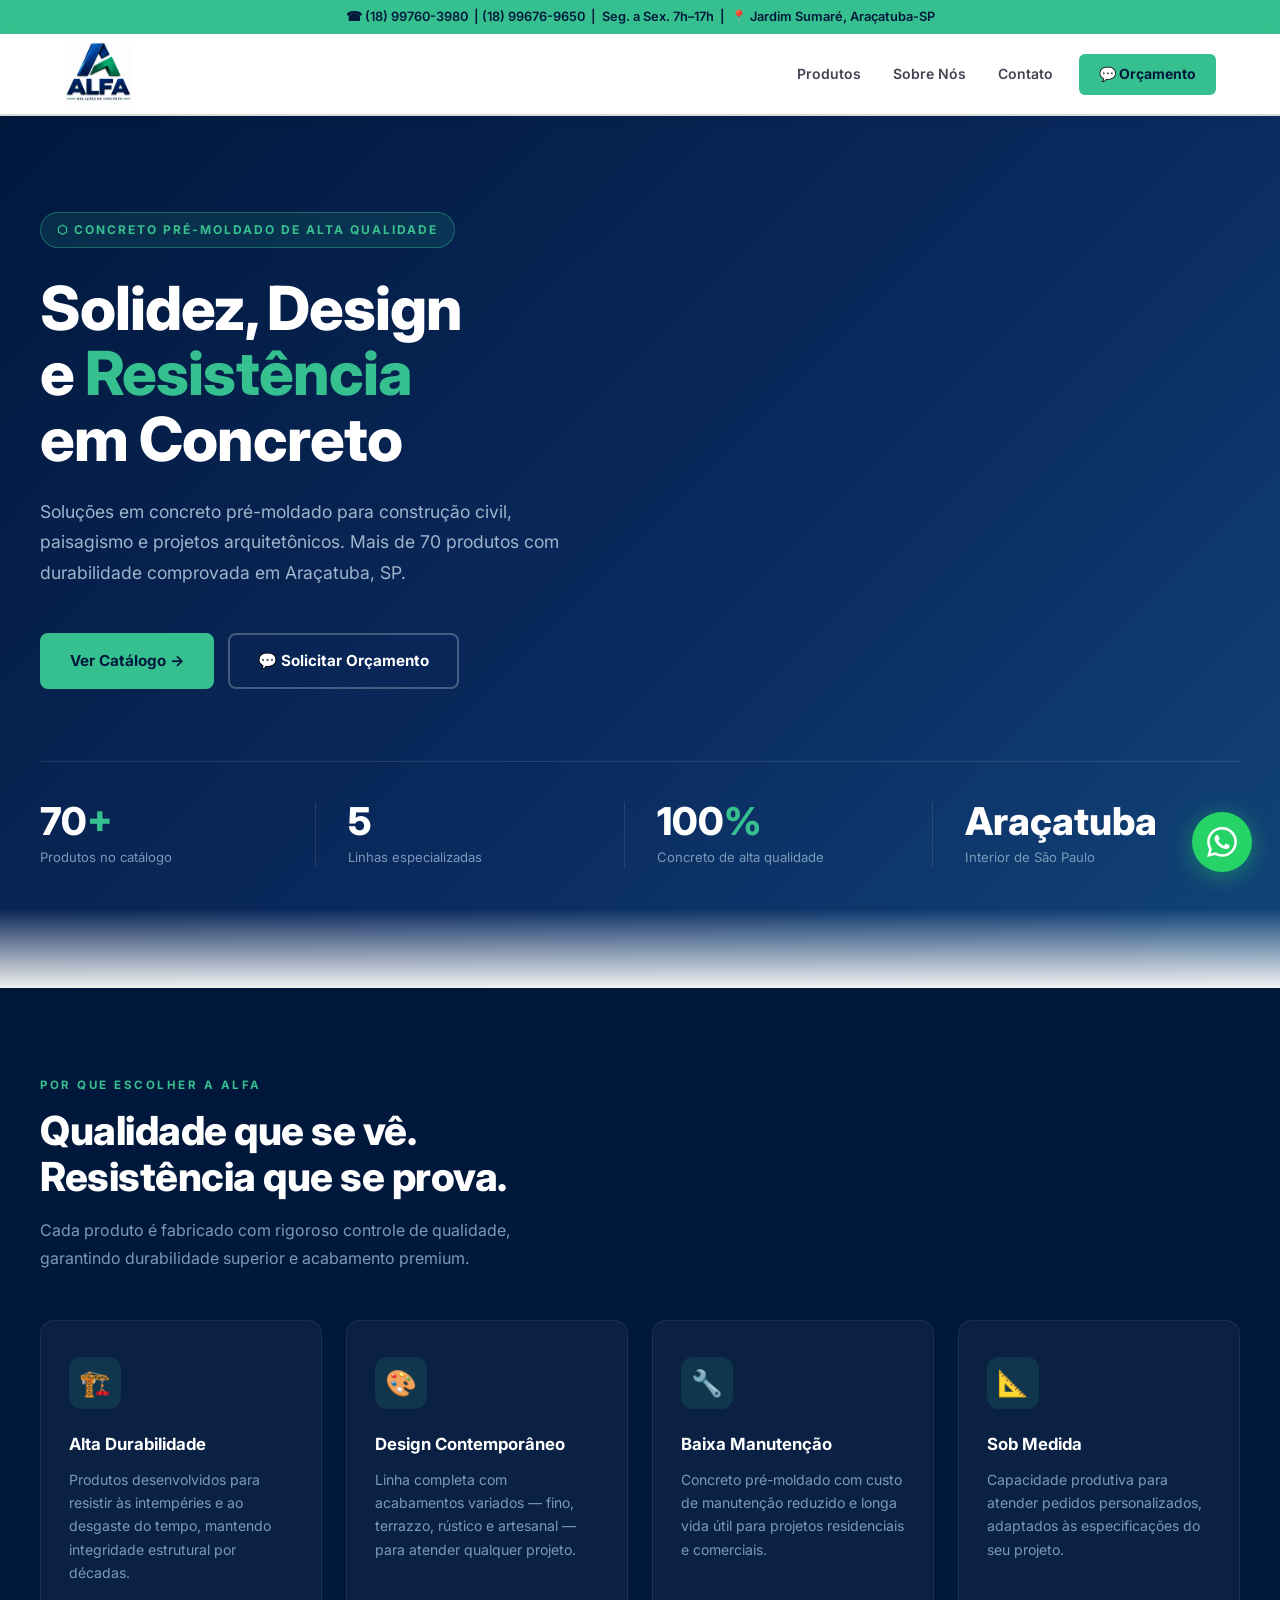
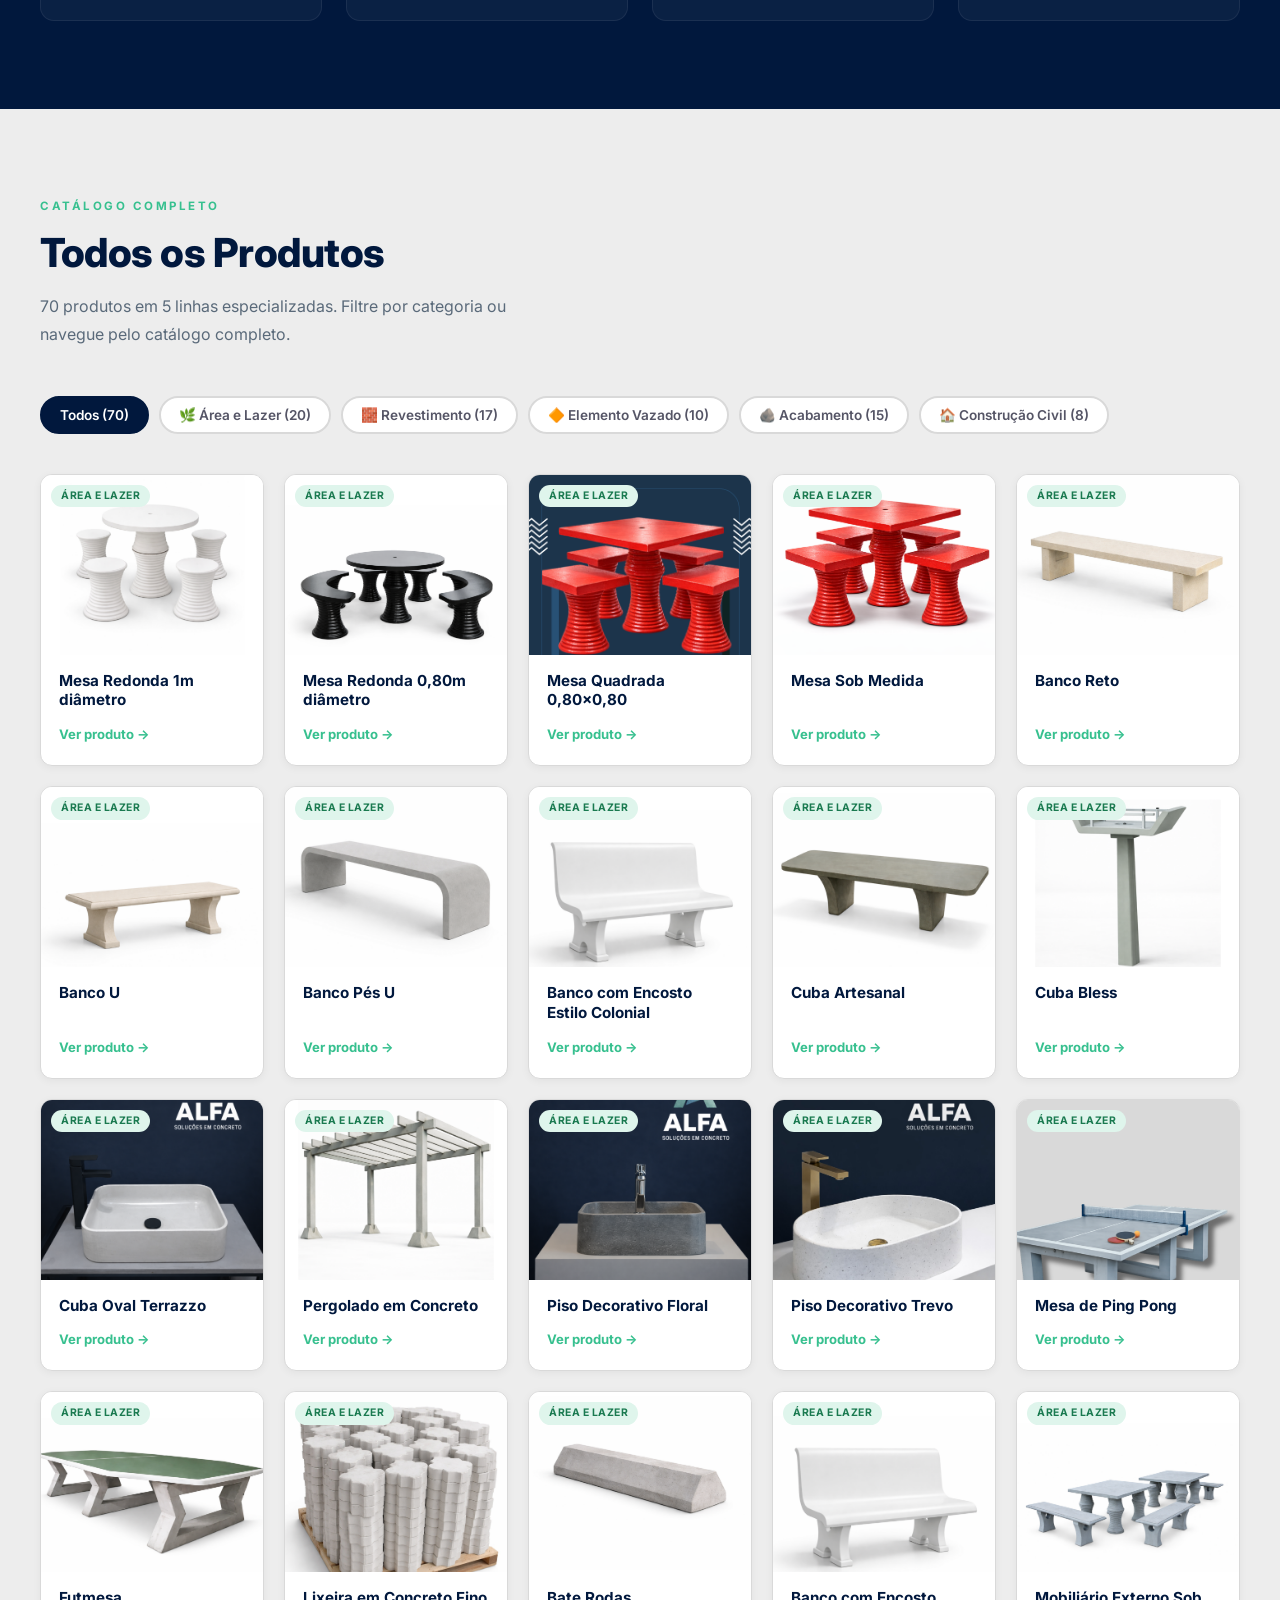
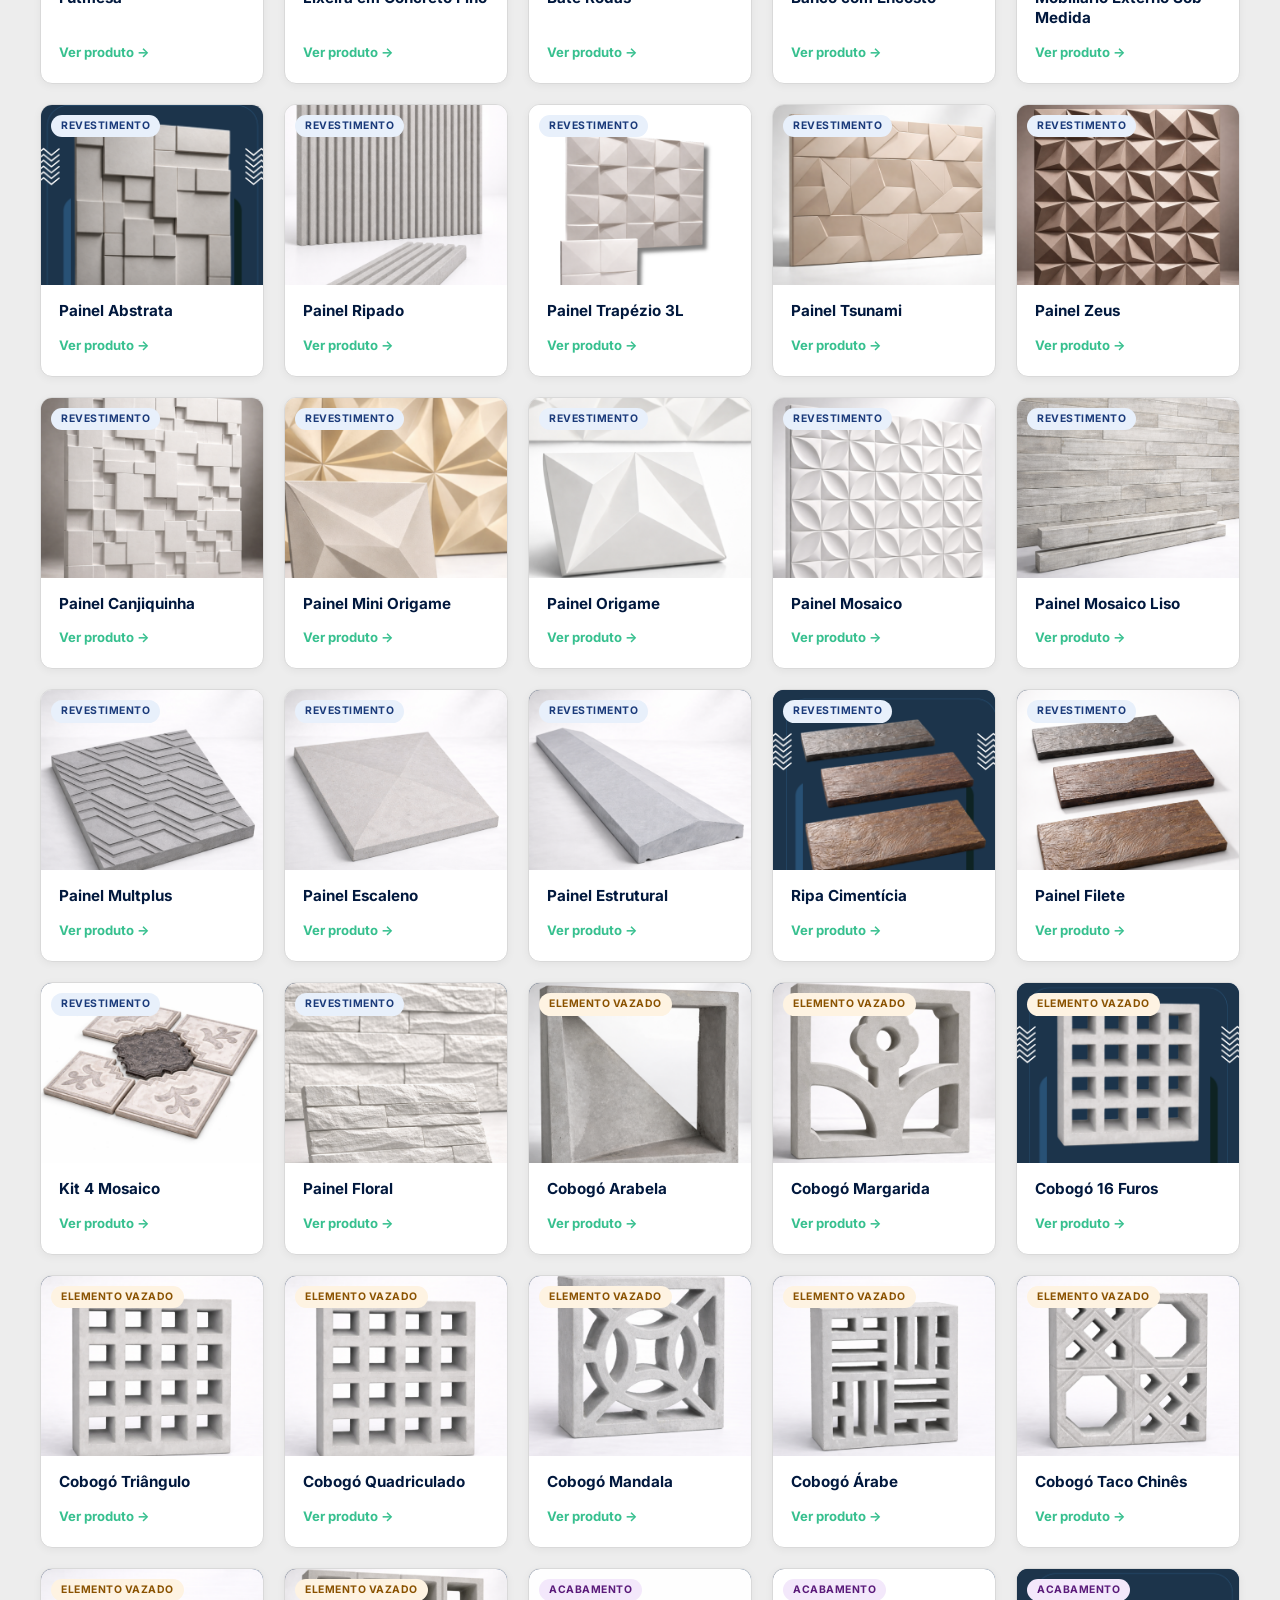
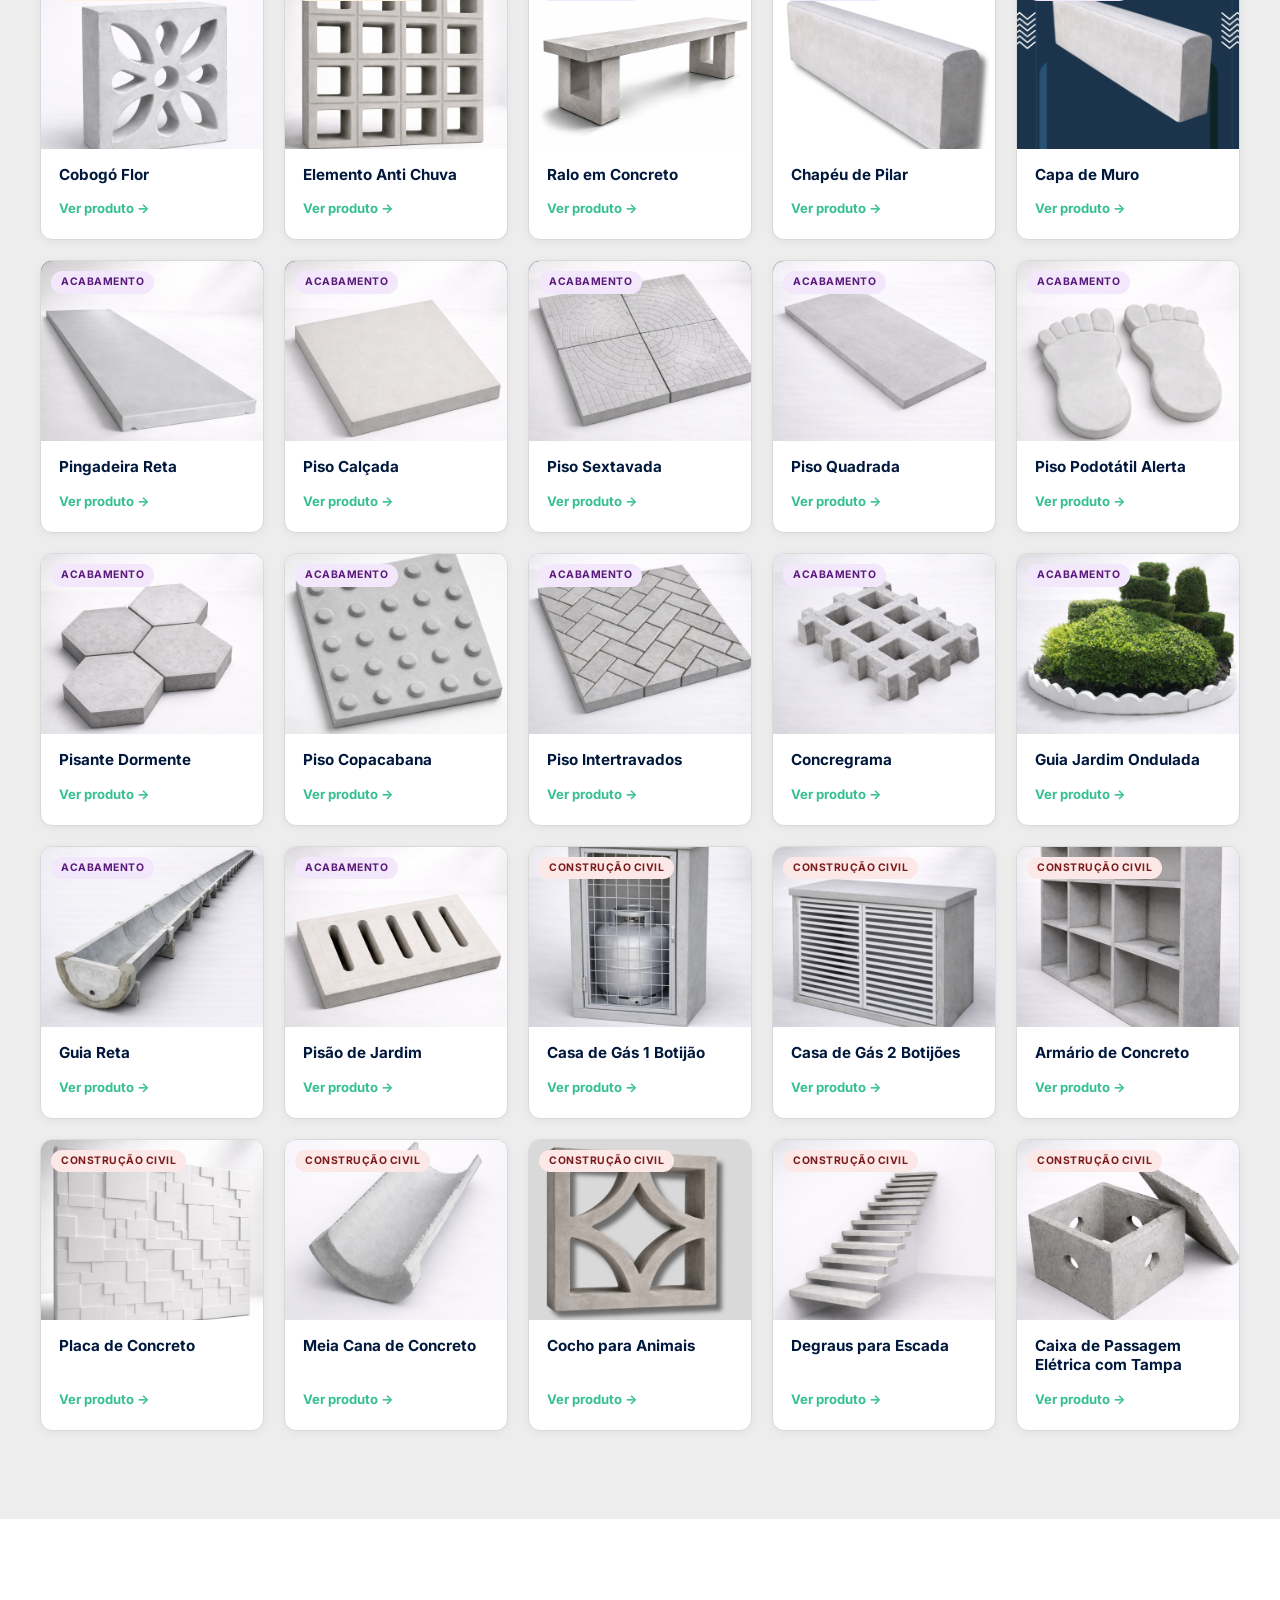
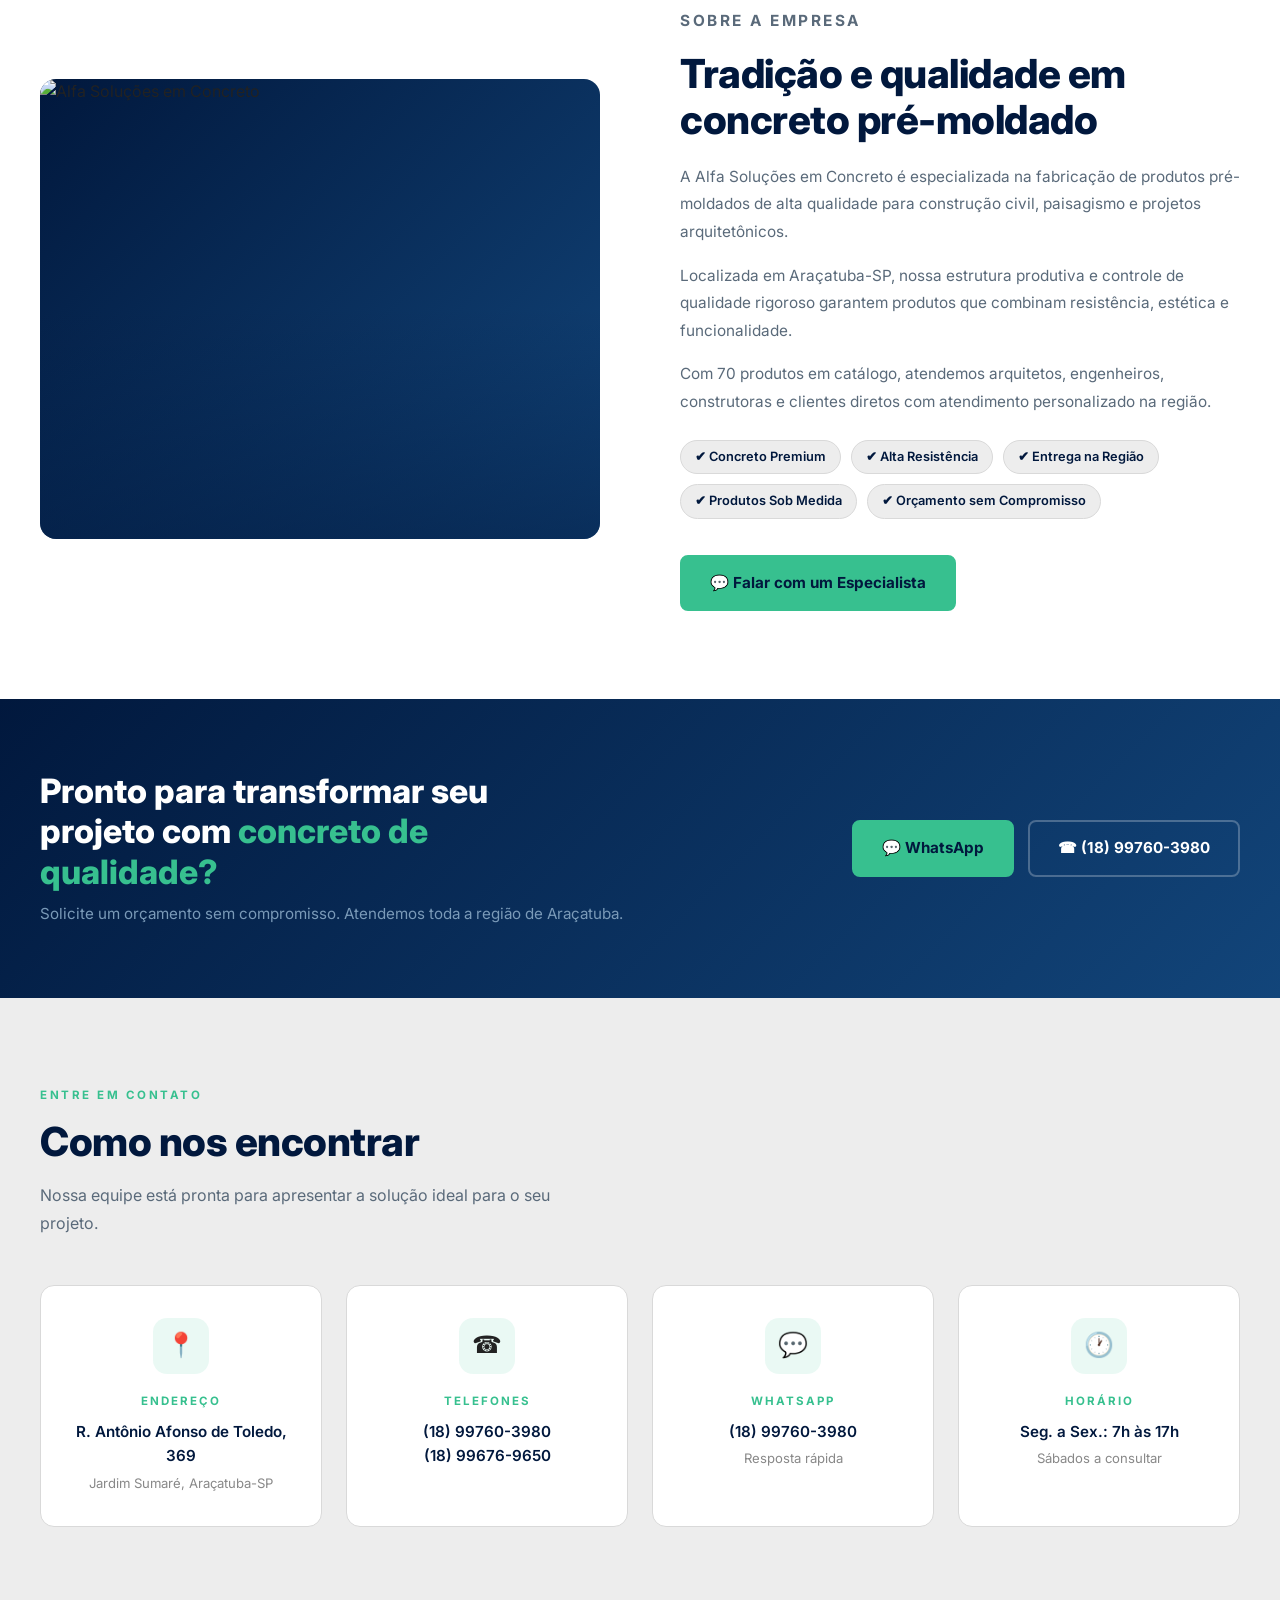
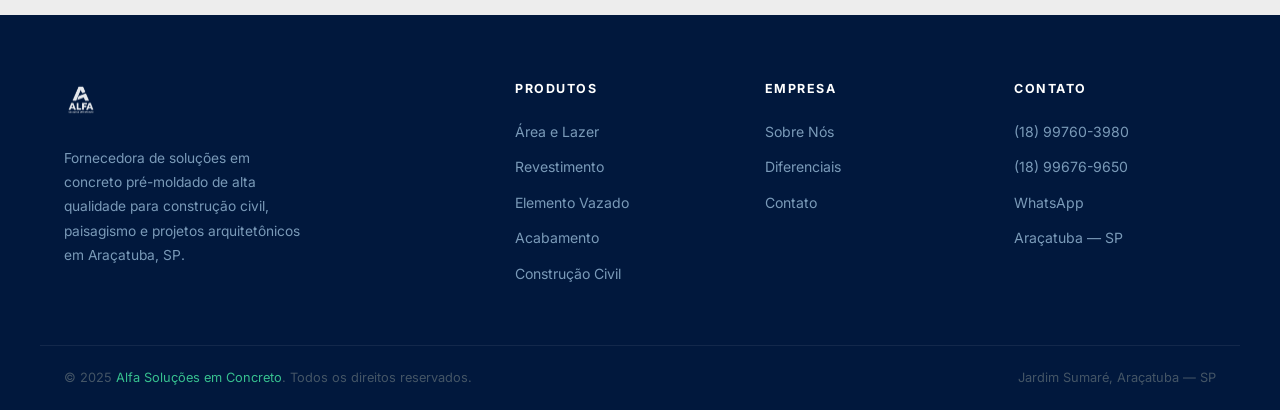
==== commit 05f488d8: "Header branco com logo Alfa Soluções em Concreto oficial - Fundo do header: #fff com borda inferior " ====
--- a/index.html
+++ b/index.html
@@ -26,15 +26,14 @@
         .top-bar a { color: var(--navy); text-decoration: none; }
 
         /* HEADER */
-        header { background: var(--navy); position: sticky; top: 0; z-index: 200; box-shadow: 0 2px 24px rgba(0,0,0,0.35); }
-        .header-inner { max-width: 1200px; margin: 0 auto; padding: 0 24px; display: flex; align-items: center; justify-content: space-between; height: 72px; }
-        .logo { display: flex; align-items: center; gap: 12px; text-decoration: none; }
-        .logo img { height: 46px; object-fit: contain; }
-        .logo-name { color: #fff; font-size: 1rem; font-weight: 700; line-height: 1.25; }
-        .logo-name em { color: var(--green); font-style: normal; }
+        header { background: #fff; position: sticky; top: 0; z-index: 200; box-shadow: 0 2px 12px rgba(0,0,0,0.08); border-bottom: 2px solid var(--gray); }
+        .header-inner { max-width: 1200px; margin: 0 auto; padding: 0 24px; display: flex; align-items: center; justify-content: space-between; height: 80px; }
+        .logo { display: flex; align-items: center; text-decoration: none; }
+        .logo img { height: 64px; object-fit: contain; }
+        .logo-name { display: none; }
         nav { display: flex; align-items: center; gap: 4px; }
-        nav a { color: var(--gray); text-decoration: none; font-size: 0.875rem; font-weight: 500; padding: 8px 14px; border-radius: 6px; transition: all 0.2s; }
-        nav a:hover { color: #fff; background: rgba(255,255,255,0.08); }
+        nav a { color: #445; text-decoration: none; font-size: 0.875rem; font-weight: 600; padding: 8px 14px; border-radius: 6px; transition: all 0.2s; }
+        nav a:hover { color: var(--navy); background: var(--gray-light); }
         .nav-cta { background: var(--green) !important; color: var(--navy) !important; font-weight: 700 !important; padding: 9px 20px !important; margin-left: 8px; }
         .nav-cta:hover { background: var(--green-mid) !important; color: #fff !important; }
 
@@ -239,8 +238,7 @@
 <header>
     <div class="header-inner">
         <a href="#" class="logo">
-            <img src="./Alfa Solucoes em Concreto_files/logo-1776094285393.png" alt="Alfa Soluções em Concreto">
-            <div class="logo-name">Alfa<br><em>Soluções em Concreto</em></div>
+            <img src="./alfa%20logo%2001.png" alt="Alfa Soluções em Concreto">
         </a>
         <nav>
             <a href="#produtos">Produtos</a>
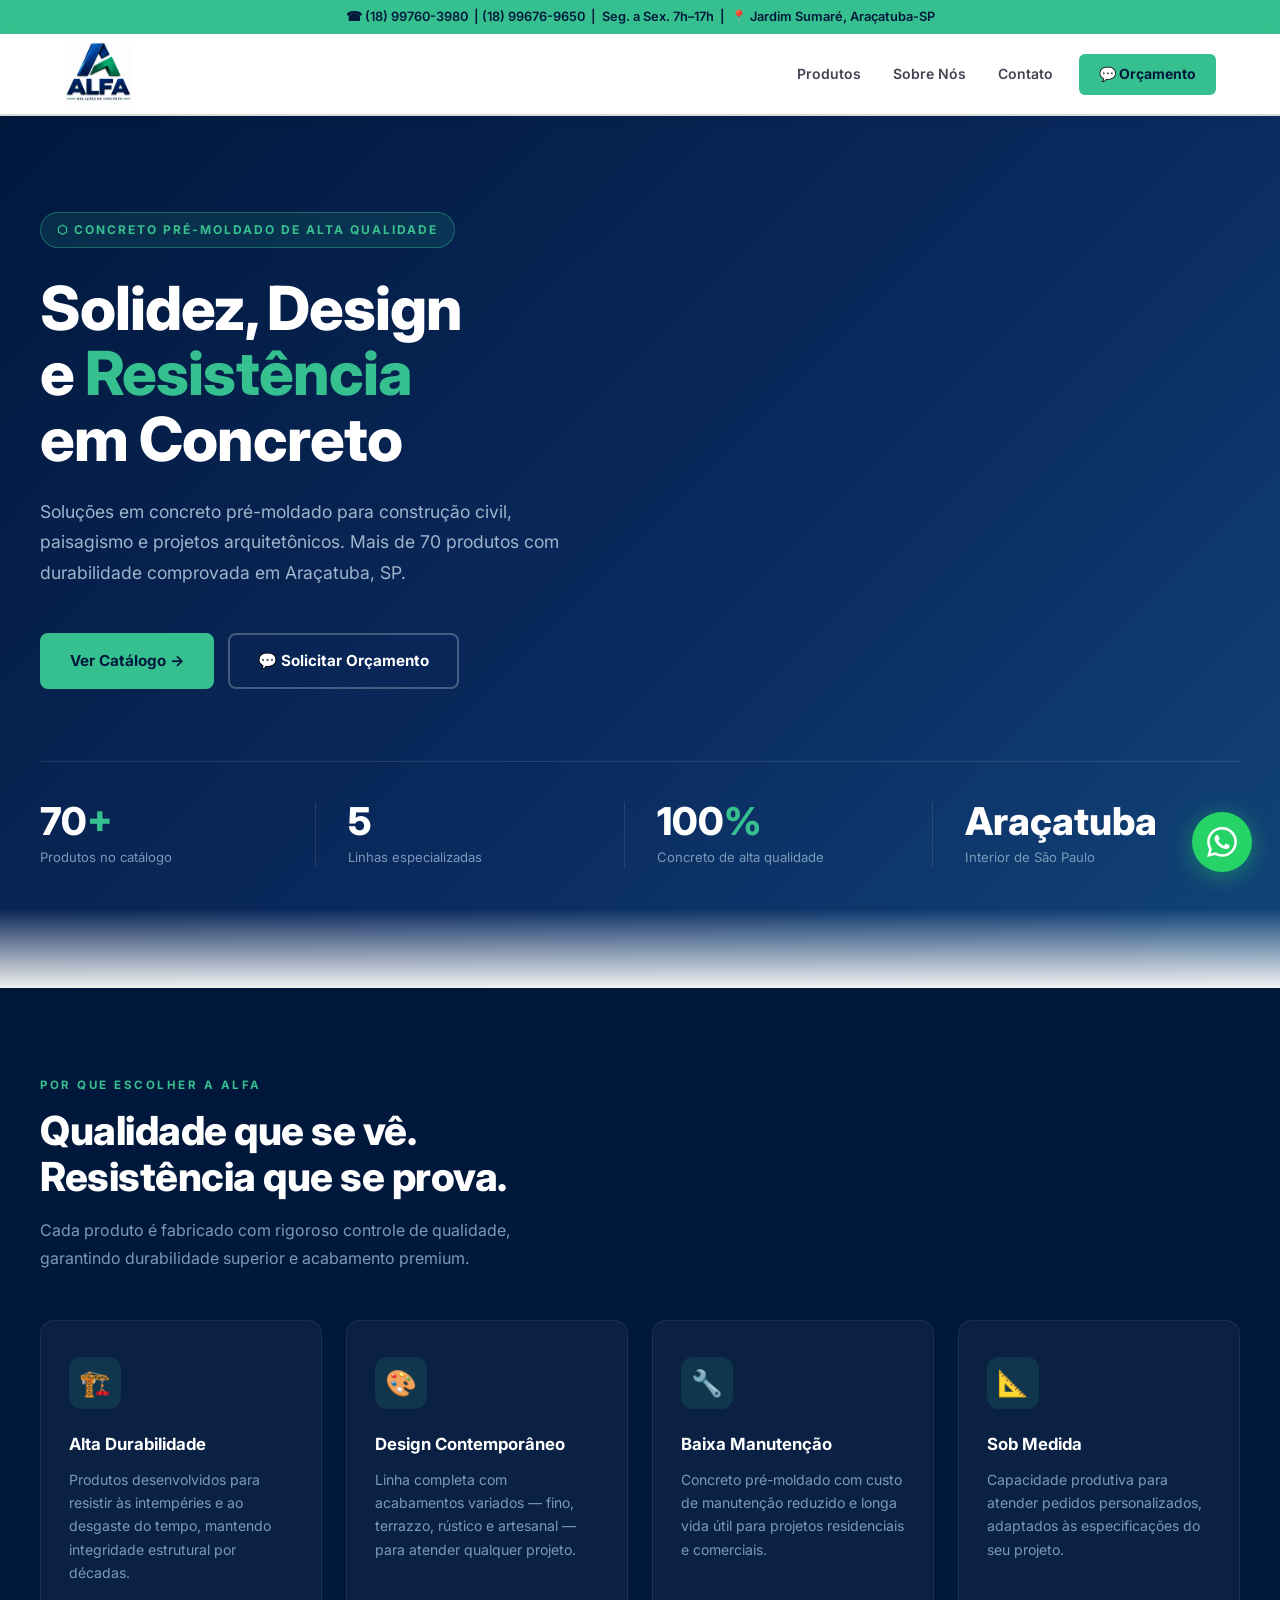
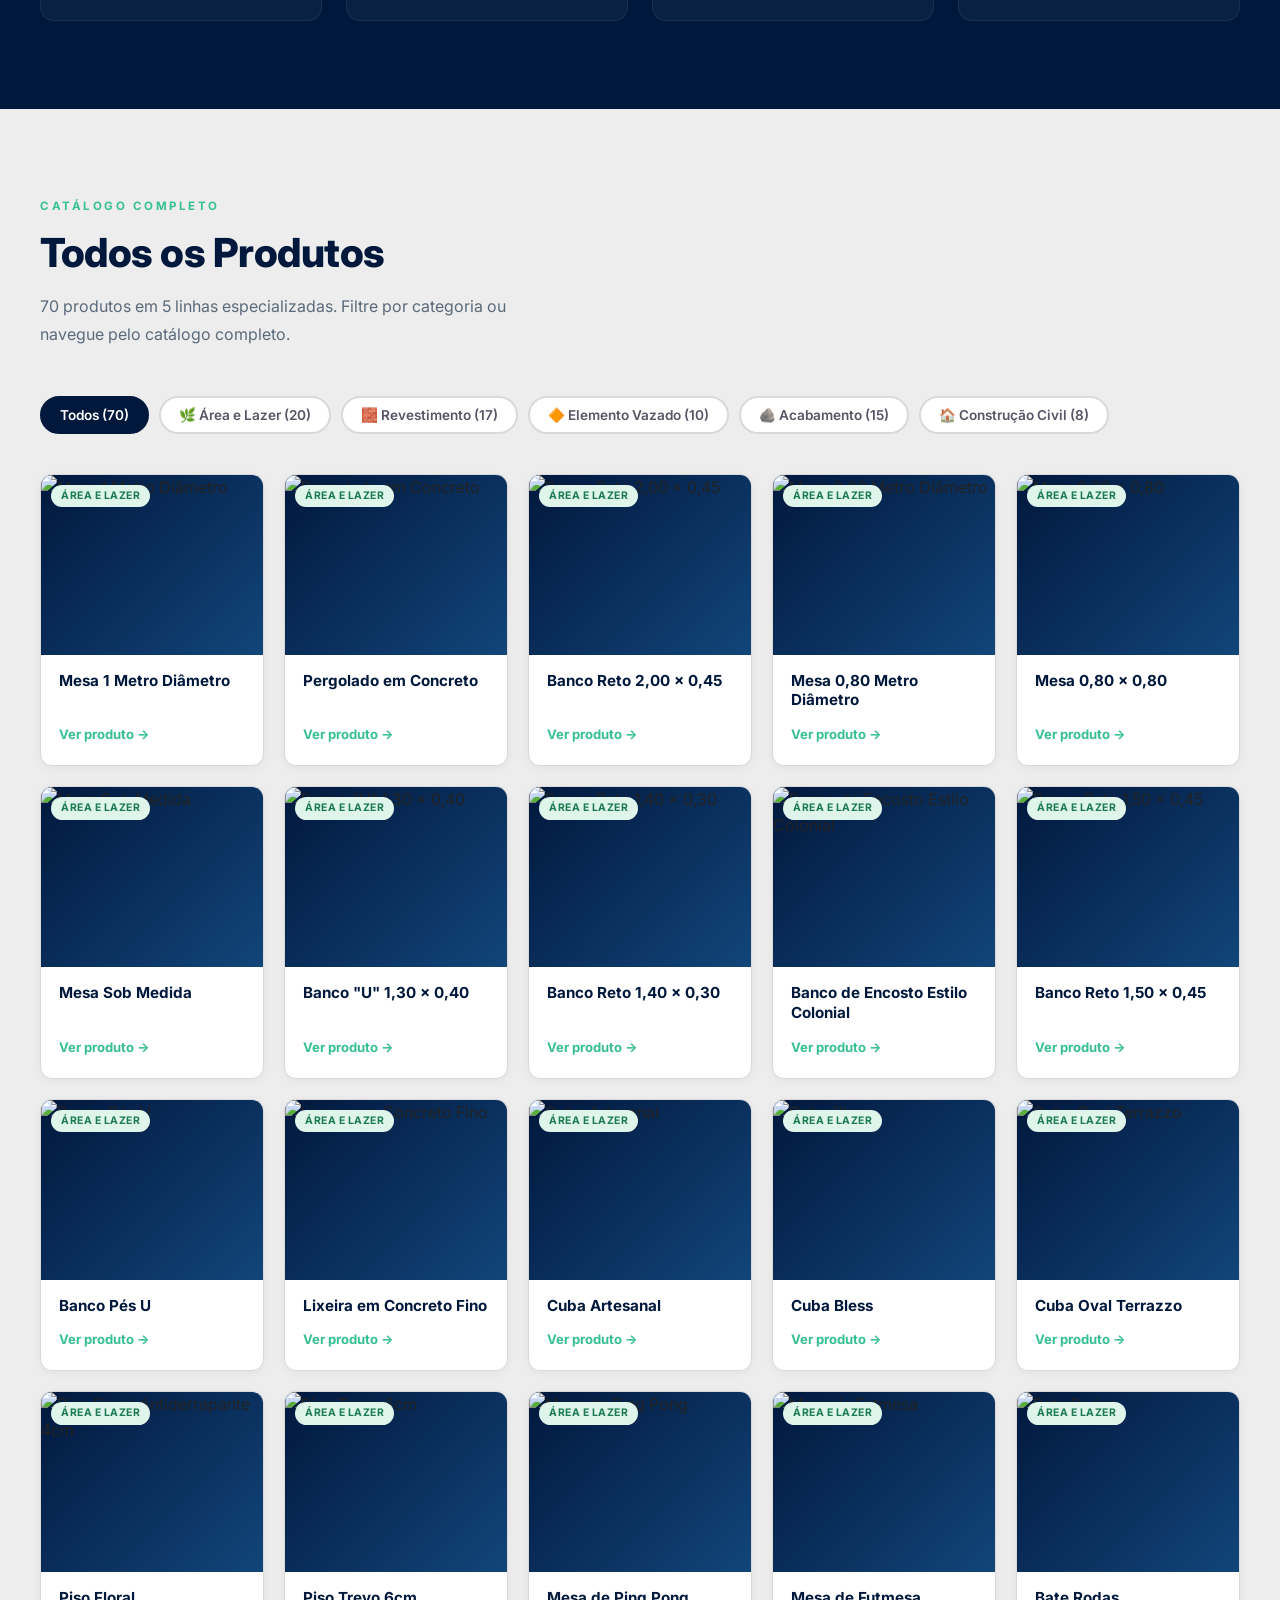
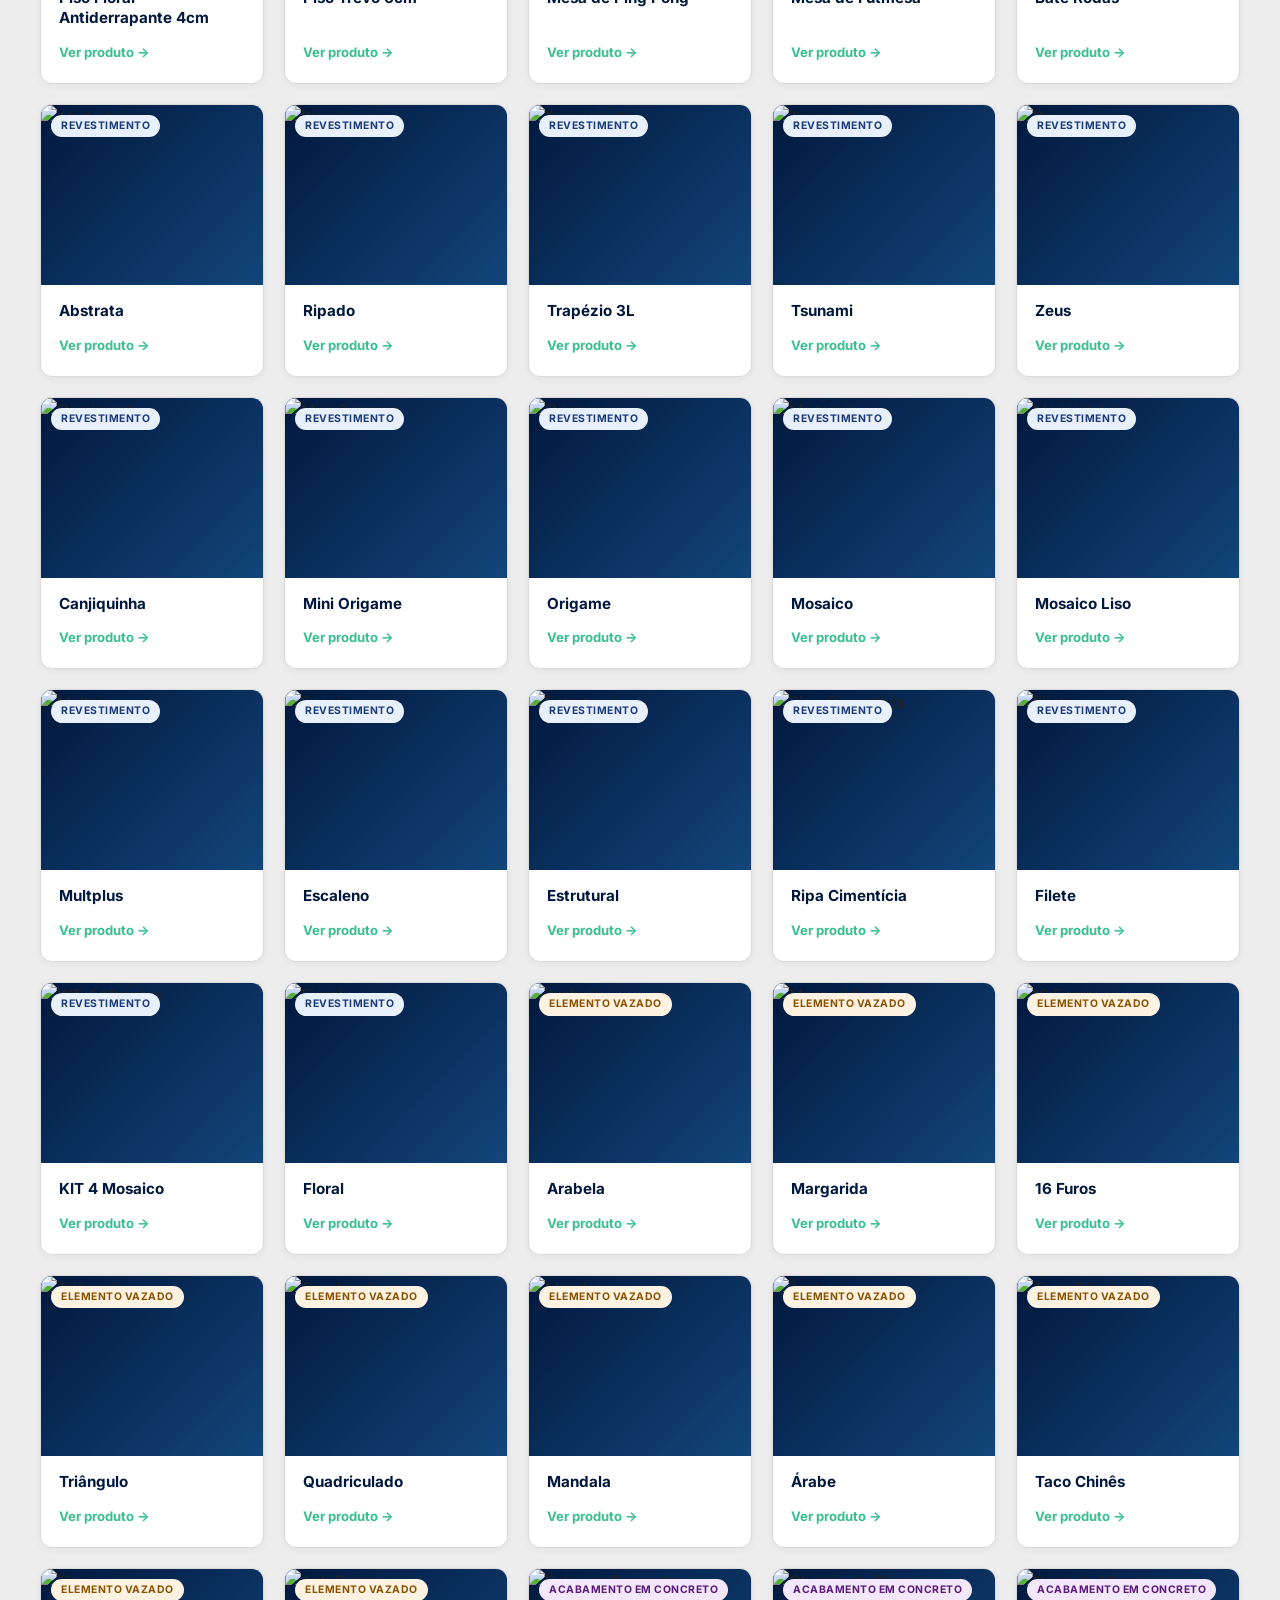
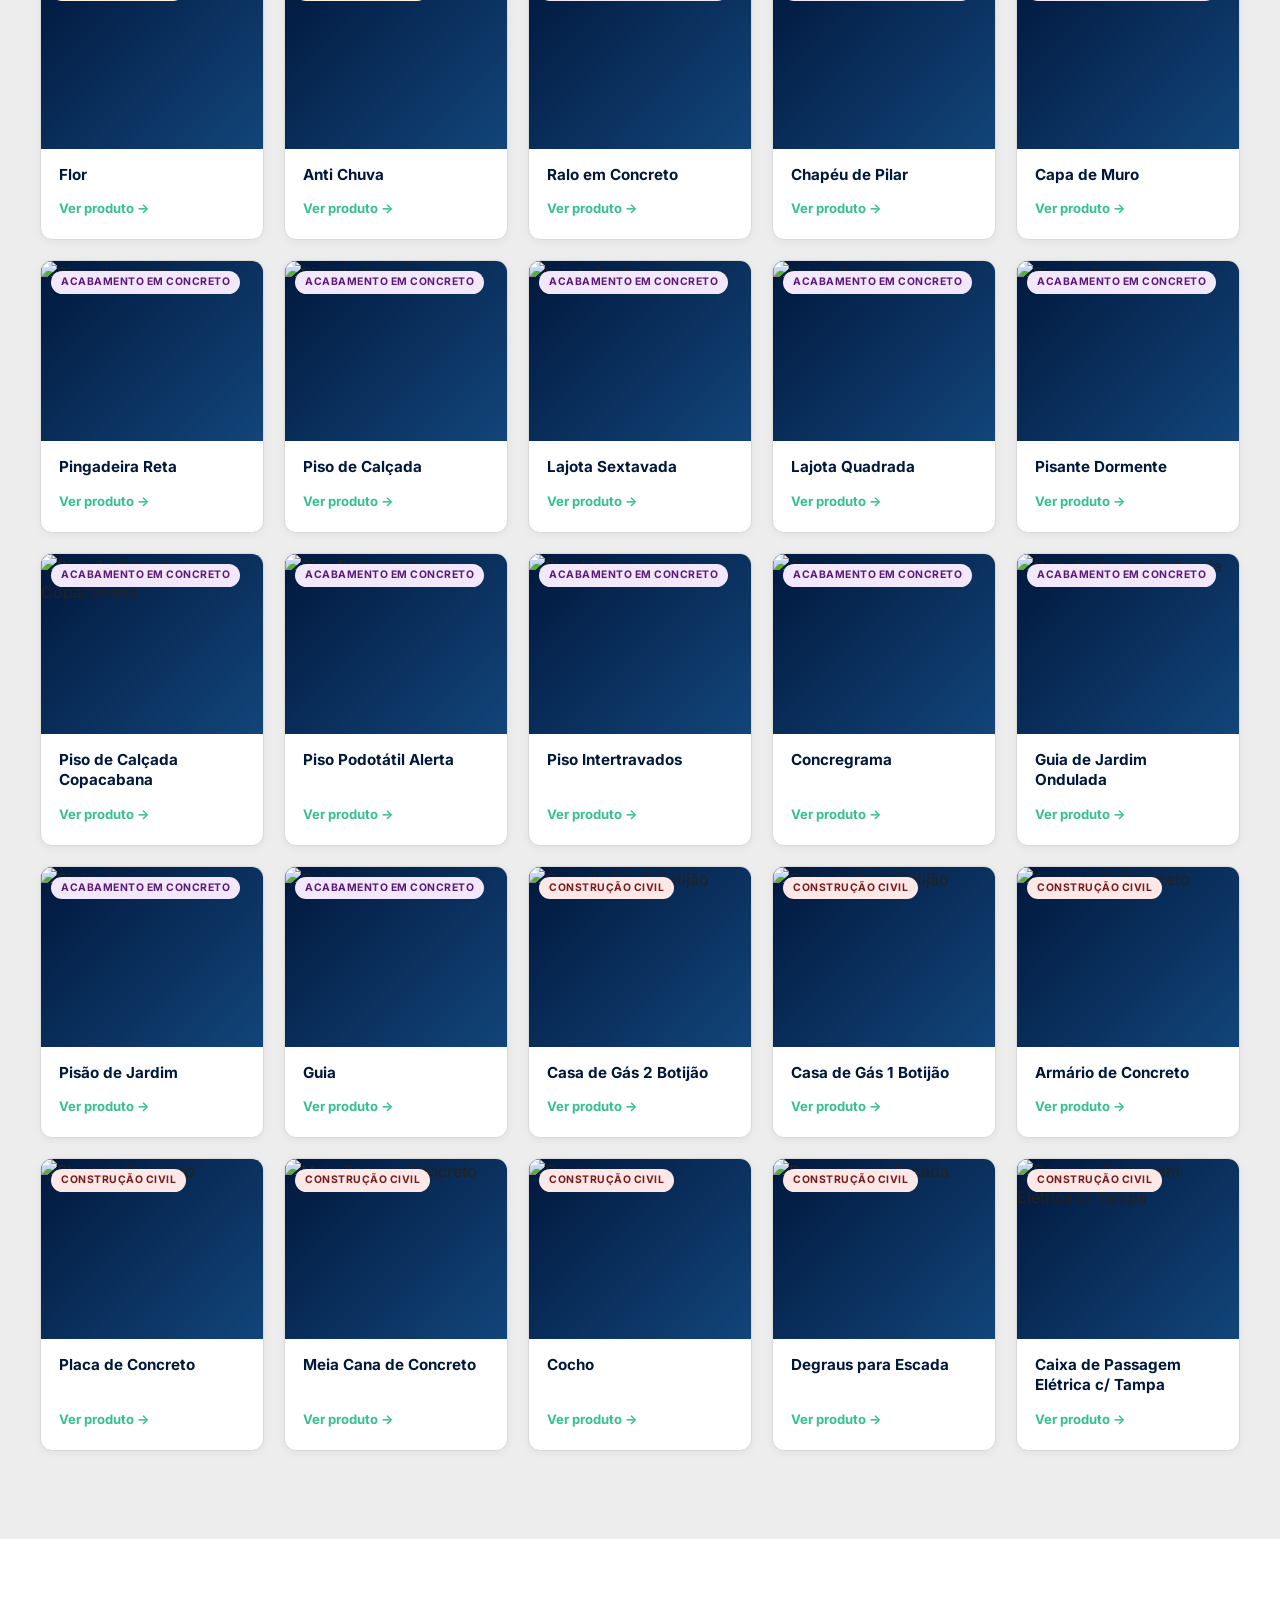
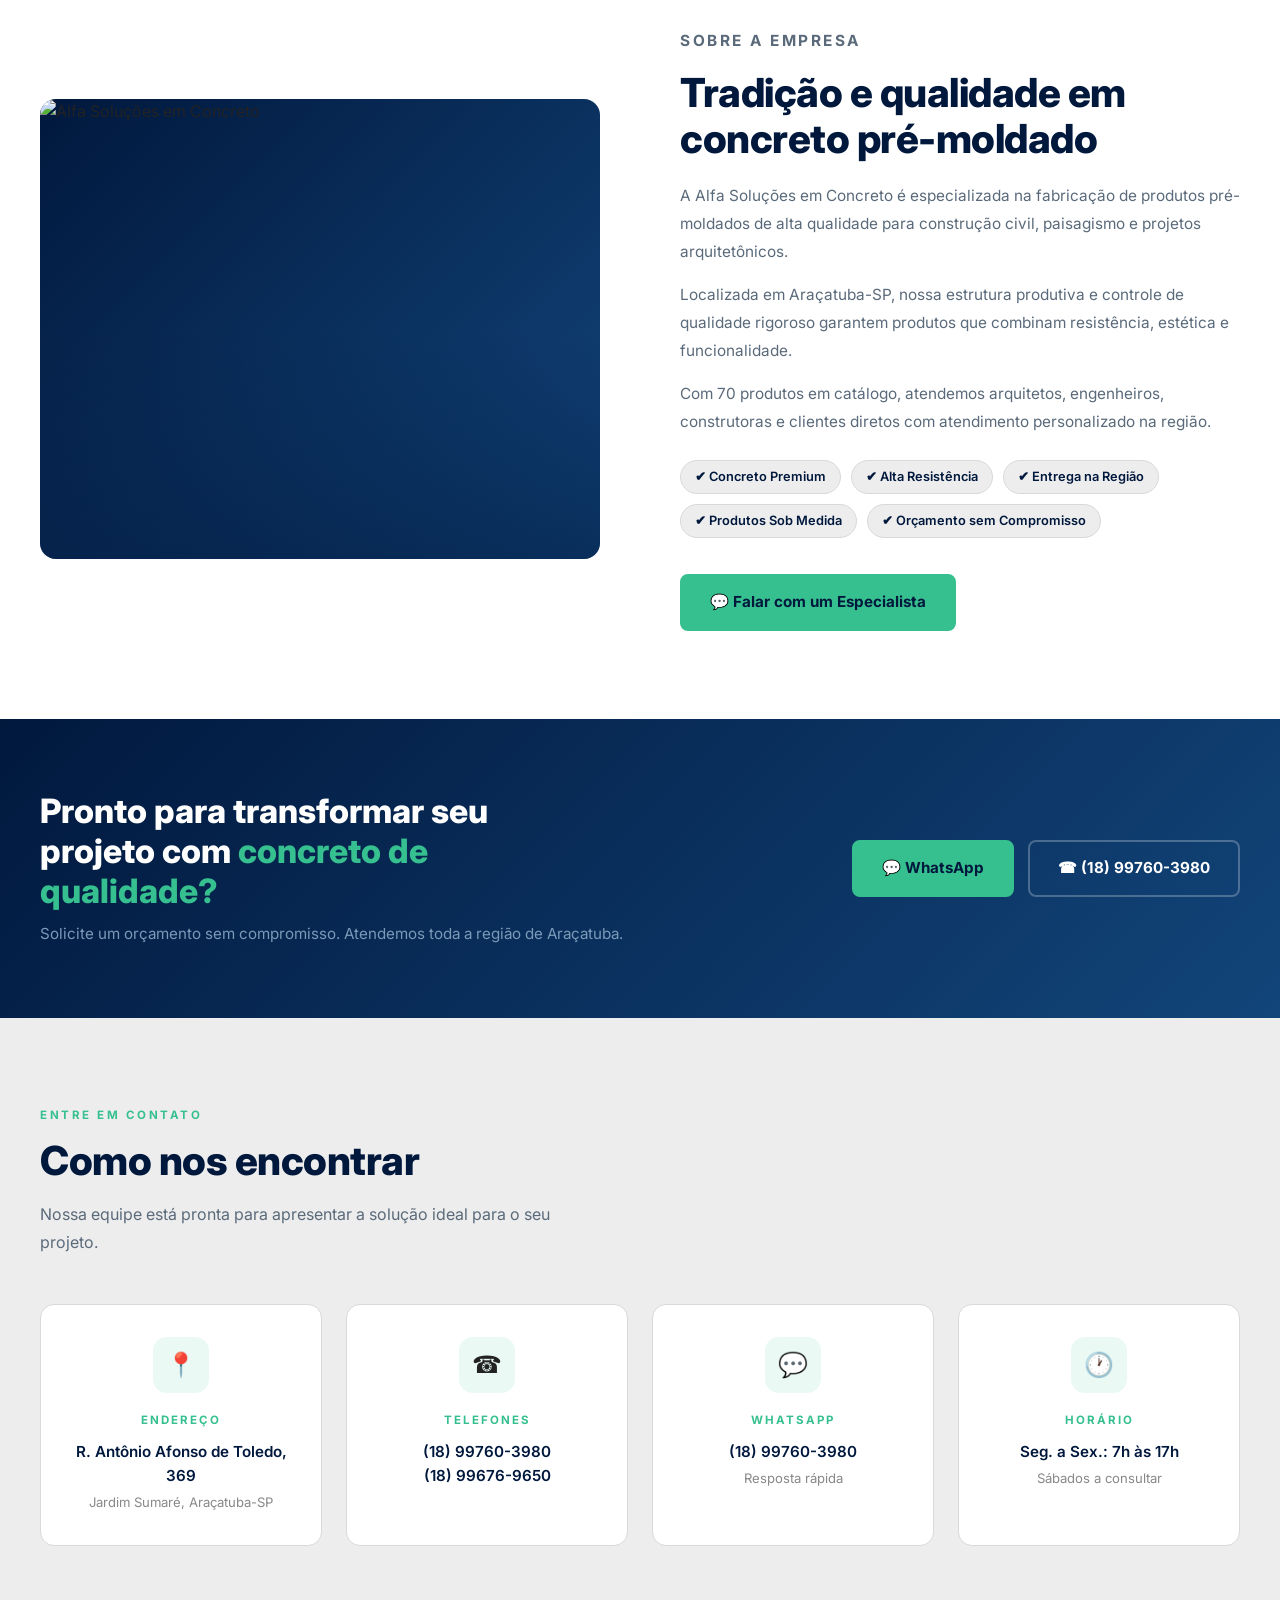
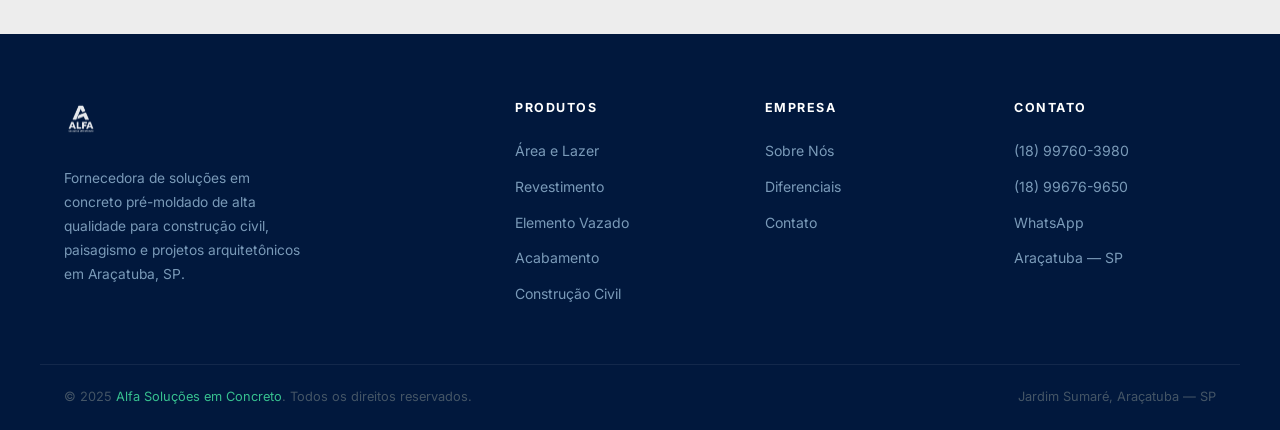
==== commit b5f37123: "Sincroniza nomes, descrições e imagens com o site original Lovable Dados extraídos diretamente de al" ====
--- a/index.html
+++ b/index.html
@@ -300,297 +300,286 @@
         </div>
 
         <div class="catalog-grid" id="catalogGrid">
-
-            <!-- ÁREA E LAZER (20) -->
-            <div class="prod-card" data-cat="area-lazer">
-                <div class="prod-thumb"><img src="./Alfa Solucoes em Concreto_files/1775584058759-zdlgc.png" alt="Mesa Redonda 1m" loading="lazy"><span class="cat-badge badge-area">Área e Lazer</span></div>
-                <div class="prod-body"><h3>Mesa Redonda 1m diâmetro</h3><a href="https://wa.me/5518997603980?text=Olá!%20Gostaria%20de%20orçamento%20para%20Mesa%20Redonda%201m." target="_blank" rel="noopener" class="prod-link">Pedir orçamento →</a></div>
-            </div>
-            <div class="prod-card" data-cat="area-lazer">
-                <div class="prod-thumb"><img src="./Alfa Solucoes em Concreto_files/1775570064684-3ifvag.png" alt="Mesa Redonda 0,80m" loading="lazy"><span class="cat-badge badge-area">Área e Lazer</span></div>
-                <div class="prod-body"><h3>Mesa Redonda 0,80m diâmetro</h3><a href="https://wa.me/5518997603980?text=Olá!%20Gostaria%20de%20orçamento%20para%20Mesa%20Redonda%200%2C80m." target="_blank" rel="noopener" class="prod-link">Pedir orçamento →</a></div>
-            </div>
-            <div class="prod-card" data-cat="area-lazer">
-                <div class="prod-thumb"><img src="./Alfa Solucoes em Concreto_files/1775572725248-d76cpr.png" alt="Mesa Quadrada 0,80x0,80" loading="lazy"><span class="cat-badge badge-area">Área e Lazer</span></div>
-                <div class="prod-body"><h3>Mesa Quadrada 0,80x0,80</h3><a href="https://wa.me/5518997603980?text=Olá!%20Gostaria%20de%20orçamento%20para%20Mesa%20Quadrada." target="_blank" rel="noopener" class="prod-link">Pedir orçamento →</a></div>
-            </div>
-            <div class="prod-card" data-cat="area-lazer">
-                <div class="prod-thumb"><img src="./Alfa Solucoes em Concreto_files/1775584081285-ysos58.png" alt="Mesa Sob Medida" loading="lazy"><span class="cat-badge badge-area">Área e Lazer</span></div>
-                <div class="prod-body"><h3>Mesa Sob Medida</h3><a href="https://wa.me/5518997603980?text=Olá!%20Gostaria%20de%20orçamento%20para%20Mesa%20Sob%20Medida." target="_blank" rel="noopener" class="prod-link">Pedir orçamento →</a></div>
-            </div>
-            <div class="prod-card" data-cat="area-lazer">
-                <div class="prod-thumb"><img src="./Alfa Solucoes em Concreto_files/1775584016766-de9lf.png" alt="Banco Reto" loading="lazy"><span class="cat-badge badge-area">Área e Lazer</span></div>
-                <div class="prod-body"><h3>Banco Reto</h3><a href="https://wa.me/5518997603980?text=Olá!%20Gostaria%20de%20orçamento%20para%20Banco%20Reto." target="_blank" rel="noopener" class="prod-link">Pedir orçamento →</a></div>
-            </div>
-            <div class="prod-card" data-cat="area-lazer">
-                <div class="prod-thumb"><img src="./Alfa Solucoes em Concreto_files/1775584281728-fa8h7p.png" alt="Banco U" loading="lazy"><span class="cat-badge badge-area">Área e Lazer</span></div>
-                <div class="prod-body"><h3>Banco U</h3><a href="https://wa.me/5518997603980?text=Olá!%20Gostaria%20de%20orçamento%20para%20Banco%20U." target="_blank" rel="noopener" class="prod-link">Pedir orçamento →</a></div>
-            </div>
-            <div class="prod-card" data-cat="area-lazer">
-                <div class="prod-thumb"><img src="./Alfa Solucoes em Concreto_files/1775584144365-bpgk.png" alt="Banco Pés U" loading="lazy"><span class="cat-badge badge-area">Área e Lazer</span></div>
-                <div class="prod-body"><h3>Banco Pés U</h3><a href="https://wa.me/5518997603980?text=Olá!%20Gostaria%20de%20orçamento%20para%20Banco%20Pés%20U." target="_blank" rel="noopener" class="prod-link">Pedir orçamento →</a></div>
-            </div>
-            <div class="prod-card" data-cat="area-lazer">
-                <div class="prod-thumb"><img src="./Alfa Solucoes em Concreto_files/1775584316864-5rdakx.png" alt="Banco com Encosto Colonial" loading="lazy"><span class="cat-badge badge-area">Área e Lazer</span></div>
-                <div class="prod-body"><h3>Banco com Encosto Estilo Colonial</h3><a href="https://wa.me/5518997603980?text=Olá!%20Gostaria%20de%20orçamento%20para%20Banco%20Colonial." target="_blank" rel="noopener" class="prod-link">Pedir orçamento →</a></div>
-            </div>
-            <div class="prod-card" data-cat="area-lazer">
-                <div class="prod-thumb"><img src="./Alfa Solucoes em Concreto_files/1775584391310-eqvbi.png" alt="Cuba Artesanal" loading="lazy"><span class="cat-badge badge-area">Área e Lazer</span></div>
-                <div class="prod-body"><h3>Cuba Artesanal</h3><a href="https://wa.me/5518997603980?text=Olá!%20Gostaria%20de%20orçamento%20para%20Cuba%20Artesanal." target="_blank" rel="noopener" class="prod-link">Pedir orçamento →</a></div>
-            </div>
-            <div class="prod-card" data-cat="area-lazer">
-                <div class="prod-thumb"><img src="./Alfa Solucoes em Concreto_files/1775584426556-rng44.png" alt="Cuba Bless" loading="lazy"><span class="cat-badge badge-area">Área e Lazer</span></div>
-                <div class="prod-body"><h3>Cuba Bless</h3><a href="https://wa.me/5518997603980?text=Olá!%20Gostaria%20de%20orçamento%20para%20Cuba%20Bless." target="_blank" rel="noopener" class="prod-link">Pedir orçamento →</a></div>
-            </div>
-            <div class="prod-card" data-cat="area-lazer">
-                <div class="prod-thumb"><img src="./Alfa Solucoes em Concreto_files/1775584450856-d69n7e.png" alt="Cuba Oval Terrazzo" loading="lazy"><span class="cat-badge badge-area">Área e Lazer</span></div>
-                <div class="prod-body"><h3>Cuba Oval Terrazzo</h3><a href="https://wa.me/5518997603980?text=Olá!%20Gostaria%20de%20orçamento%20para%20Cuba%20Oval%20Terrazzo." target="_blank" rel="noopener" class="prod-link">Pedir orçamento →</a></div>
-            </div>
-            <div class="prod-card" data-cat="area-lazer">
-                <div class="prod-thumb"><img src="./Alfa Solucoes em Concreto_files/1775527296176-trw9d.png" alt="Pergolado em Concreto" loading="lazy"><span class="cat-badge badge-area">Área e Lazer</span></div>
-                <div class="prod-body"><h3>Pergolado em Concreto</h3><a href="https://wa.me/5518997603980?text=Olá!%20Gostaria%20de%20orçamento%20para%20Pergolado." target="_blank" rel="noopener" class="prod-link">Pedir orçamento →</a></div>
-            </div>
-            <div class="prod-card" data-cat="area-lazer">
-                <div class="prod-thumb"><img src="./Alfa Solucoes em Concreto_files/1775584477606-bt0i6.png" alt="Piso Decorativo Floral" loading="lazy"><span class="cat-badge badge-area">Área e Lazer</span></div>
-                <div class="prod-body"><h3>Piso Decorativo Floral</h3><a href="https://wa.me/5518997603980?text=Olá!%20Gostaria%20de%20orçamento%20para%20Piso%20Decorativo%20Floral." target="_blank" rel="noopener" class="prod-link">Pedir orçamento →</a></div>
-            </div>
-            <div class="prod-card" data-cat="area-lazer">
-                <div class="prod-thumb"><img src="./Alfa Solucoes em Concreto_files/1775584492649-t9f9bb.png" alt="Piso Decorativo Trevo" loading="lazy"><span class="cat-badge badge-area">Área e Lazer</span></div>
-                <div class="prod-body"><h3>Piso Decorativo Trevo</h3><a href="https://wa.me/5518997603980?text=Olá!%20Gostaria%20de%20orçamento%20para%20Piso%20Decorativo%20Trevo." target="_blank" rel="noopener" class="prod-link">Pedir orçamento →</a></div>
-            </div>
-            <div class="prod-card" data-cat="area-lazer">
-                <div class="prod-thumb"><img src="./Alfa Solucoes em Concreto_files/1775584600967-en843j.png" alt="Mesa de Ping Pong" loading="lazy"><span class="cat-badge badge-area">Área e Lazer</span></div>
-                <div class="prod-body"><h3>Mesa de Ping Pong</h3><a href="https://wa.me/5518997603980?text=Olá!%20Gostaria%20de%20orçamento%20para%20Mesa%20de%20Ping%20Pong." target="_blank" rel="noopener" class="prod-link">Pedir orçamento →</a></div>
-            </div>
-            <div class="prod-card" data-cat="area-lazer">
-                <div class="prod-thumb"><img src="./Alfa Solucoes em Concreto_files/1775584620970-d0t4g8.png" alt="Futmesa" loading="lazy"><span class="cat-badge badge-area">Área e Lazer</span></div>
-                <div class="prod-body"><h3>Futmesa</h3><a href="https://wa.me/5518997603980?text=Olá!%20Gostaria%20de%20orçamento%20para%20Futmesa." target="_blank" rel="noopener" class="prod-link">Pedir orçamento →</a></div>
-            </div>
-            <div class="prod-card" data-cat="area-lazer">
-                <div class="prod-thumb"><img src="./Alfa Solucoes em Concreto_files/1775584578815-yxrd7n.png" alt="Lixeira em Concreto Fino" loading="lazy"><span class="cat-badge badge-area">Área e Lazer</span></div>
-                <div class="prod-body"><h3>Lixeira em Concreto Fino</h3><a href="https://wa.me/5518997603980?text=Olá!%20Gostaria%20de%20orçamento%20para%20Lixeira%20em%20Concreto%20Fino." target="_blank" rel="noopener" class="prod-link">Pedir orçamento →</a></div>
-            </div>
-            <div class="prod-card" data-cat="area-lazer">
-                <div class="prod-thumb"><img src="./Alfa Solucoes em Concreto_files/1775584661177-6we5a.png" alt="Bate Rodas" loading="lazy"><span class="cat-badge badge-area">Área e Lazer</span></div>
-                <div class="prod-body"><h3>Bate Rodas</h3><a href="https://wa.me/5518997603980?text=Olá!%20Gostaria%20de%20orçamento%20para%20Bate%20Rodas." target="_blank" rel="noopener" class="prod-link">Pedir orçamento →</a></div>
-            </div>
-            <div class="prod-card" data-cat="area-lazer">
-                <div class="prod-thumb"><img src="./Alfa Solucoes em Concreto_files/1775584316864-5rdakx.png" alt="Banco com Encosto" loading="lazy"><span class="cat-badge badge-area">Área e Lazer</span></div>
-                <div class="prod-body"><h3>Banco com Encosto</h3><a href="https://wa.me/5518997603980?text=Olá!%20Gostaria%20de%20orçamento%20para%20Banco%20com%20Encosto." target="_blank" rel="noopener" class="prod-link">Pedir orçamento →</a></div>
-            </div>
-            <div class="prod-card" data-cat="area-lazer">
-                <div class="prod-thumb"><img src="./Alfa Solucoes em Concreto_files/1775584117823-gokpu.png" alt="Mobiliário Externo Sob Medida" loading="lazy"><span class="cat-badge badge-area">Área e Lazer</span></div>
-                <div class="prod-body"><h3>Mobiliário Externo Sob Medida</h3><a href="https://wa.me/5518997603980?text=Olá!%20Gostaria%20de%20orçamento%20para%20Mobiliário%20Externo." target="_blank" rel="noopener" class="prod-link">Pedir orçamento →</a></div>
-            </div>
-
-            <!-- REVESTIMENTO (17) -->
-            <div class="prod-card" data-cat="revestimento">
-                <div class="prod-thumb"><img src="./Alfa Solucoes em Concreto_files/1775572737742-0b8kkt.png" alt="Abstrata" loading="lazy"><span class="cat-badge badge-rev">Revestimento</span></div>
-                <div class="prod-body"><h3>Painel Abstrata</h3><a href="https://wa.me/5518997603980?text=Olá!%20Gostaria%20de%20orçamento%20para%20Painel%20Abstrata." target="_blank" rel="noopener" class="prod-link">Pedir orçamento →</a></div>
-            </div>
-            <div class="prod-card" data-cat="revestimento">
-                <div class="prod-thumb"><img src="./Alfa Solucoes em Concreto_files/1775584759008-3y44cn.png" alt="Ripado" loading="lazy"><span class="cat-badge badge-rev">Revestimento</span></div>
-                <div class="prod-body"><h3>Painel Ripado</h3><a href="https://wa.me/5518997603980?text=Olá!%20Gostaria%20de%20orçamento%20para%20Painel%20Ripado." target="_blank" rel="noopener" class="prod-link">Pedir orçamento →</a></div>
-            </div>
-            <div class="prod-card" data-cat="revestimento">
-                <div class="prod-thumb"><img src="./Alfa Solucoes em Concreto_files/1775584691239-mv8r6.png" alt="Trapézio 3L" loading="lazy"><span class="cat-badge badge-rev">Revestimento</span></div>
-                <div class="prod-body"><h3>Painel Trapézio 3L</h3><a href="https://wa.me/5518997603980?text=Olá!%20Gostaria%20de%20orçamento%20para%20Painel%20Trapézio%203L." target="_blank" rel="noopener" class="prod-link">Pedir orçamento →</a></div>
-            </div>
-            <div class="prod-card" data-cat="revestimento">
-                <div class="prod-thumb"><img src="./Alfa Solucoes em Concreto_files/1775586903154-0uw9aqo.png" alt="Tsunami" loading="lazy"><span class="cat-badge badge-rev">Revestimento</span></div>
-                <div class="prod-body"><h3>Painel Tsunami</h3><a href="https://wa.me/5518997603980?text=Olá!%20Gostaria%20de%20orçamento%20para%20Painel%20Tsunami." target="_blank" rel="noopener" class="prod-link">Pedir orçamento →</a></div>
-            </div>
-            <div class="prod-card" data-cat="revestimento">
-                <div class="prod-thumb"><img src="./Alfa Solucoes em Concreto_files/1775586924196-qergk2.png" alt="Zeus" loading="lazy"><span class="cat-badge badge-rev">Revestimento</span></div>
-                <div class="prod-body"><h3>Painel Zeus</h3><a href="https://wa.me/5518997603980?text=Olá!%20Gostaria%20de%20orçamento%20para%20Painel%20Zeus." target="_blank" rel="noopener" class="prod-link">Pedir orçamento →</a></div>
-            </div>
-            <div class="prod-card" data-cat="revestimento">
-                <div class="prod-thumb"><img src="./Alfa Solucoes em Concreto_files/1775586952213-i4utnx.png" alt="Canjiquinha" loading="lazy"><span class="cat-badge badge-rev">Revestimento</span></div>
-                <div class="prod-body"><h3>Painel Canjiquinha</h3><a href="https://wa.me/5518997603980?text=Olá!%20Gostaria%20de%20orçamento%20para%20Painel%20Canjiquinha." target="_blank" rel="noopener" class="prod-link">Pedir orçamento →</a></div>
-            </div>
-            <div class="prod-card" data-cat="revestimento">
-                <div class="prod-thumb"><img src="./Alfa Solucoes em Concreto_files/1775585765579-m1zyrp.png" alt="Mini Origame" loading="lazy"><span class="cat-badge badge-rev">Revestimento</span></div>
-                <div class="prod-body"><h3>Painel Mini Origame</h3><a href="https://wa.me/5518997603980?text=Olá!%20Gostaria%20de%20orçamento%20para%20Painel%20Mini%20Origame." target="_blank" rel="noopener" class="prod-link">Pedir orçamento →</a></div>
-            </div>
-            <div class="prod-card" data-cat="revestimento">
-                <div class="prod-thumb"><img src="./Alfa Solucoes em Concreto_files/1775584800322-khuvhj.png" alt="Origame" loading="lazy"><span class="cat-badge badge-rev">Revestimento</span></div>
-                <div class="prod-body"><h3>Painel Origame</h3><a href="https://wa.me/5518997603980?text=Olá!%20Gostaria%20de%20orçamento%20para%20Painel%20Origame." target="_blank" rel="noopener" class="prod-link">Pedir orçamento →</a></div>
-            </div>
-            <div class="prod-card" data-cat="revestimento">
-                <div class="prod-thumb"><img src="./Alfa Solucoes em Concreto_files/1775586269571-o4y6tm.png" alt="Mosaico" loading="lazy"><span class="cat-badge badge-rev">Revestimento</span></div>
-                <div class="prod-body"><h3>Painel Mosaico</h3><a href="https://wa.me/5518997603980?text=Olá!%20Gostaria%20de%20orçamento%20para%20Painel%20Mosaico." target="_blank" rel="noopener" class="prod-link">Pedir orçamento →</a></div>
-            </div>
-            <div class="prod-card" data-cat="revestimento">
-                <div class="prod-thumb"><img src="./Alfa Solucoes em Concreto_files/1775586855710-p7txug.png" alt="Mosaico Liso" loading="lazy"><span class="cat-badge badge-rev">Revestimento</span></div>
-                <div class="prod-body"><h3>Painel Mosaico Liso</h3><a href="https://wa.me/5518997603980?text=Olá!%20Gostaria%20de%20orçamento%20para%20Painel%20Mosaico%20Liso." target="_blank" rel="noopener" class="prod-link">Pedir orçamento →</a></div>
-            </div>
-            <div class="prod-card" data-cat="revestimento">
-                <div class="prod-thumb"><img src="./Alfa Solucoes em Concreto_files/1775585501825-zshxp.png" alt="Multplus" loading="lazy"><span class="cat-badge badge-rev">Revestimento</span></div>
-                <div class="prod-body"><h3>Painel Multplus</h3><a href="https://wa.me/5518997603980?text=Olá!%20Gostaria%20de%20orçamento%20para%20Painel%20Multplus." target="_blank" rel="noopener" class="prod-link">Pedir orçamento →</a></div>
-            </div>
-            <div class="prod-card" data-cat="revestimento">
-                <div class="prod-thumb"><img src="./Alfa Solucoes em Concreto_files/1775585808230-ukkjfq.png" alt="Escaleno" loading="lazy"><span class="cat-badge badge-rev">Revestimento</span></div>
-                <div class="prod-body"><h3>Painel Escaleno</h3><a href="https://wa.me/5518997603980?text=Olá!%20Gostaria%20de%20orçamento%20para%20Painel%20Escaleno." target="_blank" rel="noopener" class="prod-link">Pedir orçamento →</a></div>
-            </div>
-            <div class="prod-card" data-cat="revestimento">
-                <div class="prod-thumb"><img src="./Alfa Solucoes em Concreto_files/1775585849283-4r9tyc.png" alt="Estrutural" loading="lazy"><span class="cat-badge badge-rev">Revestimento</span></div>
-                <div class="prod-body"><h3>Painel Estrutural</h3><a href="https://wa.me/5518997603980?text=Olá!%20Gostaria%20de%20orçamento%20para%20Painel%20Estrutural." target="_blank" rel="noopener" class="prod-link">Pedir orçamento →</a></div>
-            </div>
-            <div class="prod-card" data-cat="revestimento">
-                <div class="prod-thumb"><img src="./Alfa Solucoes em Concreto_files/1775572766165-49p7zn.png" alt="Ripa Cimentícia" loading="lazy"><span class="cat-badge badge-rev">Revestimento</span></div>
-                <div class="prod-body"><h3>Ripa Cimentícia</h3><a href="https://wa.me/5518997603980?text=Olá!%20Gostaria%20de%20orçamento%20para%20Ripa%20Cimentícia." target="_blank" rel="noopener" class="prod-link">Pedir orçamento →</a></div>
-            </div>
-            <div class="prod-card" data-cat="revestimento">
-                <div class="prod-thumb"><img src="./Alfa Solucoes em Concreto_files/1775585656714-8c2u1a.png" alt="Filete" loading="lazy"><span class="cat-badge badge-rev">Revestimento</span></div>
-                <div class="prod-body"><h3>Painel Filete</h3><a href="https://wa.me/5518997603980?text=Olá!%20Gostaria%20de%20orçamento%20para%20Painel%20Filete." target="_blank" rel="noopener" class="prod-link">Pedir orçamento →</a></div>
-            </div>
-            <div class="prod-card" data-cat="revestimento">
-                <div class="prod-thumb"><img src="./Alfa Solucoes em Concreto_files/1775584523438-4lux4g.png" alt="Kit 4 Mosaico" loading="lazy"><span class="cat-badge badge-rev">Revestimento</span></div>
-                <div class="prod-body"><h3>Kit 4 Mosaico</h3><a href="https://wa.me/5518997603980?text=Olá!%20Gostaria%20de%20orçamento%20para%20Kit%204%20Mosaico." target="_blank" rel="noopener" class="prod-link">Pedir orçamento →</a></div>
-            </div>
-            <div class="prod-card" data-cat="revestimento">
-                <div class="prod-thumb"><img src="./Alfa Solucoes em Concreto_files/1775587052919-tinltp.png" alt="Floral" loading="lazy"><span class="cat-badge badge-rev">Revestimento</span></div>
-                <div class="prod-body"><h3>Painel Floral</h3><a href="https://wa.me/5518997603980?text=Olá!%20Gostaria%20de%20orçamento%20para%20Painel%20Floral." target="_blank" rel="noopener" class="prod-link">Pedir orçamento →</a></div>
-            </div>
-
-            <!-- ELEMENTO VAZADO (10) -->
-            <div class="prod-card" data-cat="elemento-vazado">
-                <div class="prod-thumb"><img src="./Alfa Solucoes em Concreto_files/1775586357663-irg70b.png" alt="Arabela" loading="lazy"><span class="cat-badge badge-vaz">Elemento Vazado</span></div>
-                <div class="prod-body"><h3>Cobogó Arabela</h3><a href="https://wa.me/5518997603980?text=Olá!%20Gostaria%20de%20orçamento%20para%20Cobogó%20Arabela." target="_blank" rel="noopener" class="prod-link">Pedir orçamento →</a></div>
-            </div>
-            <div class="prod-card" data-cat="elemento-vazado">
-                <div class="prod-thumb"><img src="./Alfa Solucoes em Concreto_files/1775586402947-e2sddh.png" alt="Margarida" loading="lazy"><span class="cat-badge badge-vaz">Elemento Vazado</span></div>
-                <div class="prod-body"><h3>Cobogó Margarida</h3><a href="https://wa.me/5518997603980?text=Olá!%20Gostaria%20de%20orçamento%20para%20Cobogó%20Margarida." target="_blank" rel="noopener" class="prod-link">Pedir orçamento →</a></div>
-            </div>
-            <div class="prod-card" data-cat="elemento-vazado">
-                <div class="prod-thumb"><img src="./Alfa Solucoes em Concreto_files/1775572752422-b8mjk.png" alt="16 Furos" loading="lazy"><span class="cat-badge badge-vaz">Elemento Vazado</span></div>
-                <div class="prod-body"><h3>Cobogó 16 Furos</h3><a href="https://wa.me/5518997603980?text=Olá!%20Gostaria%20de%20orçamento%20para%20Cobogó%2016%20Furos." target="_blank" rel="noopener" class="prod-link">Pedir orçamento →</a></div>
-            </div>
-            <div class="prod-card" data-cat="elemento-vazado">
-                <div class="prod-thumb"><img src="./Alfa Solucoes em Concreto_files/1775585976877-x841sl.png" alt="Triângulo" loading="lazy"><span class="cat-badge badge-vaz">Elemento Vazado</span></div>
-                <div class="prod-body"><h3>Cobogó Triângulo</h3><a href="https://wa.me/5518997603980?text=Olá!%20Gostaria%20de%20orçamento%20para%20Cobogó%20Triângulo." target="_blank" rel="noopener" class="prod-link">Pedir orçamento →</a></div>
-            </div>
-            <div class="prod-card" data-cat="elemento-vazado">
-                <div class="prod-thumb"><img src="./Alfa Solucoes em Concreto_files/1775527262878-f71s3.png" alt="Quadriculado" loading="lazy"><span class="cat-badge badge-vaz">Elemento Vazado</span></div>
-                <div class="prod-body"><h3>Cobogó Quadriculado</h3><a href="https://wa.me/5518997603980?text=Olá!%20Gostaria%20de%20orçamento%20para%20Cobogó%20Quadriculado." target="_blank" rel="noopener" class="prod-link">Pedir orçamento →</a></div>
-            </div>
-            <div class="prod-card" data-cat="elemento-vazado">
-                <div class="prod-thumb"><img src="./Alfa Solucoes em Concreto_files/1775586228226-9tk0im.png" alt="Mandala" loading="lazy"><span class="cat-badge badge-vaz">Elemento Vazado</span></div>
-                <div class="prod-body"><h3>Cobogó Mandala</h3><a href="https://wa.me/5518997603980?text=Olá!%20Gostaria%20de%20orçamento%20para%20Cobogó%20Mandala." target="_blank" rel="noopener" class="prod-link">Pedir orçamento →</a></div>
-            </div>
-            <div class="prod-card" data-cat="elemento-vazado">
-                <div class="prod-thumb"><img src="./Alfa Solucoes em Concreto_files/1775586028034-xfj9u4.png" alt="Árabe" loading="lazy"><span class="cat-badge badge-vaz">Elemento Vazado</span></div>
-                <div class="prod-body"><h3>Cobogó Árabe</h3><a href="https://wa.me/5518997603980?text=Olá!%20Gostaria%20de%20orçamento%20para%20Cobogó%20Árabe." target="_blank" rel="noopener" class="prod-link">Pedir orçamento →</a></div>
-            </div>
-            <div class="prod-card" data-cat="elemento-vazado">
-                <div class="prod-thumb"><img src="./Alfa Solucoes em Concreto_files/1775586095860-2yhtx.png" alt="Taco Chinês" loading="lazy"><span class="cat-badge badge-vaz">Elemento Vazado</span></div>
-                <div class="prod-body"><h3>Cobogó Taco Chinês</h3><a href="https://wa.me/5518997603980?text=Olá!%20Gostaria%20de%20orçamento%20para%20Cobogó%20Taco%20Chinês." target="_blank" rel="noopener" class="prod-link">Pedir orçamento →</a></div>
-            </div>
-            <div class="prod-card" data-cat="elemento-vazado">
-                <div class="prod-thumb"><img src="./Alfa Solucoes em Concreto_files/1775585997627-ewdwxq.png" alt="Flor" loading="lazy"><span class="cat-badge badge-vaz">Elemento Vazado</span></div>
-                <div class="prod-body"><h3>Cobogó Flor</h3><a href="https://wa.me/5518997603980?text=Olá!%20Gostaria%20de%20orçamento%20para%20Cobogó%20Flor." target="_blank" rel="noopener" class="prod-link">Pedir orçamento →</a></div>
-            </div>
-            <div class="prod-card" data-cat="elemento-vazado">
-                <div class="prod-thumb"><img src="./Alfa Solucoes em Concreto_files/1775586379102-h18cd.png" alt="Anti Chuva" loading="lazy"><span class="cat-badge badge-vaz">Elemento Vazado</span></div>
-                <div class="prod-body"><h3>Elemento Anti Chuva</h3><a href="https://wa.me/5518997603980?text=Olá!%20Gostaria%20de%20orçamento%20para%20Elemento%20Anti%20Chuva." target="_blank" rel="noopener" class="prod-link">Pedir orçamento →</a></div>
-            </div>
-
-            <!-- ACABAMENTO EM CONCRETO (15) -->
-            <div class="prod-card" data-cat="acabamento">
-                <div class="prod-thumb"><img src="./Alfa Solucoes em Concreto_files/1775584363101-fqf9g8.png" alt="Ralo em Concreto" loading="lazy"><span class="cat-badge badge-acab">Acabamento</span></div>
-                <div class="prod-body"><h3>Ralo em Concreto</h3><a href="https://wa.me/5518997603980?text=Olá!%20Gostaria%20de%20orçamento%20para%20Ralo%20em%20Concreto." target="_blank" rel="noopener" class="prod-link">Pedir orçamento →</a></div>
-            </div>
-            <div class="prod-card" data-cat="acabamento">
-                <div class="prod-thumb"><img src="./Alfa Solucoes em Concreto_files/1775585206494-mkjtn7.png" alt="Chapéu de Pilar" loading="lazy"><span class="cat-badge badge-acab">Acabamento</span></div>
-                <div class="prod-body"><h3>Chapéu de Pilar</h3><a href="https://wa.me/5518997603980?text=Olá!%20Gostaria%20de%20orçamento%20para%20Chapéu%20de%20Pilar." target="_blank" rel="noopener" class="prod-link">Pedir orçamento →</a></div>
-            </div>
-            <div class="prod-card" data-cat="acabamento">
-                <div class="prod-thumb"><img src="./Alfa Solucoes em Concreto_files/1775572780988-ltpztr.png" alt="Capa de Muro" loading="lazy"><span class="cat-badge badge-acab">Acabamento</span></div>
-                <div class="prod-body"><h3>Capa de Muro</h3><a href="https://wa.me/5518997603980?text=Olá!%20Gostaria%20de%20orçamento%20para%20Capa%20de%20Muro." target="_blank" rel="noopener" class="prod-link">Pedir orçamento →</a></div>
-            </div>
-            <div class="prod-card" data-cat="acabamento">
-                <div class="prod-thumb"><img src="./Alfa Solucoes em Concreto_files/1775585530608-xtpsz.png" alt="Pingadeira Reta" loading="lazy"><span class="cat-badge badge-acab">Acabamento</span></div>
-                <div class="prod-body"><h3>Pingadeira Reta</h3><a href="https://wa.me/5518997603980?text=Olá!%20Gostaria%20de%20orçamento%20para%20Pingadeira%20Reta." target="_blank" rel="noopener" class="prod-link">Pedir orçamento →</a></div>
-            </div>
-            <div class="prod-card" data-cat="acabamento">
-                <div class="prod-thumb"><img src="./Alfa Solucoes em Concreto_files/1775585444958-xmul0w.png" alt="Piso Calçada" loading="lazy"><span class="cat-badge badge-acab">Acabamento</span></div>
-                <div class="prod-body"><h3>Piso Calçada</h3><a href="https://wa.me/5518997603980?text=Olá!%20Gostaria%20de%20orçamento%20para%20Piso%20Calçada." target="_blank" rel="noopener" class="prod-link">Pedir orçamento →</a></div>
-            </div>
-            <div class="prod-card" data-cat="acabamento">
-                <div class="prod-thumb"><img src="./Alfa Solucoes em Concreto_files/1775585411725-5txc2f.png" alt="Piso Sextavada" loading="lazy"><span class="cat-badge badge-acab">Acabamento</span></div>
-                <div class="prod-body"><h3>Piso Sextavada</h3><a href="https://wa.me/5518997603980?text=Olá!%20Gostaria%20de%20orçamento%20para%20Piso%20Sextavada." target="_blank" rel="noopener" class="prod-link">Pedir orçamento →</a></div>
-            </div>
-            <div class="prod-card" data-cat="acabamento">
-                <div class="prod-thumb"><img src="./Alfa Solucoes em Concreto_files/1775585102441-1k32bp.png" alt="Piso Quadrada" loading="lazy"><span class="cat-badge badge-acab">Acabamento</span></div>
-                <div class="prod-body"><h3>Piso Quadrada</h3><a href="https://wa.me/5518997603980?text=Olá!%20Gostaria%20de%20orçamento%20para%20Piso%20Quadrada." target="_blank" rel="noopener" class="prod-link">Pedir orçamento →</a></div>
-            </div>
-            <div class="prod-card" data-cat="acabamento">
-                <div class="prod-thumb"><img src="./Alfa Solucoes em Concreto_files/1775585232029-c4t8j.png" alt="Piso Podotátil Alerta" loading="lazy"><span class="cat-badge badge-acab">Acabamento</span></div>
-                <div class="prod-body"><h3>Piso Podotátil Alerta</h3><a href="https://wa.me/5518997603980?text=Olá!%20Gostaria%20de%20orçamento%20para%20Piso%20Podotátil." target="_blank" rel="noopener" class="prod-link">Pedir orçamento →</a></div>
-            </div>
-            <div class="prod-card" data-cat="acabamento">
-                <div class="prod-thumb"><img src="./Alfa Solucoes em Concreto_files/1775585476459-kij6or.png" alt="Pisante Dormente" loading="lazy"><span class="cat-badge badge-acab">Acabamento</span></div>
-                <div class="prod-body"><h3>Pisante Dormente</h3><a href="https://wa.me/5518997603980?text=Olá!%20Gostaria%20de%20orçamento%20para%20Pisante%20Dormente." target="_blank" rel="noopener" class="prod-link">Pedir orçamento →</a></div>
-            </div>
-            <div class="prod-card" data-cat="acabamento">
-                <div class="prod-thumb"><img src="./Alfa Solucoes em Concreto_files/1775585374318-7x2chv.png" alt="Piso Copacabana" loading="lazy"><span class="cat-badge badge-acab">Acabamento</span></div>
-                <div class="prod-body"><h3>Piso Copacabana</h3><a href="https://wa.me/5518997603980?text=Olá!%20Gostaria%20de%20orçamento%20para%20Piso%20Copacabana." target="_blank" rel="noopener" class="prod-link">Pedir orçamento →</a></div>
-            </div>
-            <div class="prod-card" data-cat="acabamento">
-                <div class="prod-thumb"><img src="./Alfa Solucoes em Concreto_files/1775585327456-g2xi7n.png" alt="Piso Intertravados" loading="lazy"><span class="cat-badge badge-acab">Acabamento</span></div>
-                <div class="prod-body"><h3>Piso Intertravados</h3><a href="https://wa.me/5518997603980?text=Olá!%20Gostaria%20de%20orçamento%20para%20Piso%20Intertravados." target="_blank" rel="noopener" class="prod-link">Pedir orçamento →</a></div>
-            </div>
-            <div class="prod-card" data-cat="acabamento">
-                <div class="prod-thumb"><img src="./Alfa Solucoes em Concreto_files/1775585274846-48a45a.png" alt="Concregrama" loading="lazy"><span class="cat-badge badge-acab">Acabamento</span></div>
-                <div class="prod-body"><h3>Concregrama</h3><a href="https://wa.me/5518997603980?text=Olá!%20Gostaria%20de%20orçamento%20para%20Concregrama." target="_blank" rel="noopener" class="prod-link">Pedir orçamento →</a></div>
-            </div>
-            <div class="prod-card" data-cat="acabamento">
-                <div class="prod-thumb"><img src="./Alfa Solucoes em Concreto_files/1775585251148-25c6dd.png" alt="Guia Jardim Ondulada" loading="lazy"><span class="cat-badge badge-acab">Acabamento</span></div>
-                <div class="prod-body"><h3>Guia Jardim Ondulada</h3><a href="https://wa.me/5518997603980?text=Olá!%20Gostaria%20de%20orçamento%20para%20Guia%20Jardim%20Ondulada." target="_blank" rel="noopener" class="prod-link">Pedir orçamento →</a></div>
-            </div>
-            <div class="prod-card" data-cat="acabamento">
-                <div class="prod-thumb"><img src="./Alfa Solucoes em Concreto_files/1775585049039-qsjm5r.png" alt="Guia Reta" loading="lazy"><span class="cat-badge badge-acab">Acabamento</span></div>
-                <div class="prod-body"><h3>Guia Reta</h3><a href="https://wa.me/5518997603980?text=Olá!%20Gostaria%20de%20orçamento%20para%20Guia%20Reta." target="_blank" rel="noopener" class="prod-link">Pedir orçamento →</a></div>
-            </div>
-            <div class="prod-card" data-cat="acabamento">
-                <div class="prod-thumb"><img src="./Alfa Solucoes em Concreto_files/1775585951734-xzmr4.png" alt="Pisão de Jardim" loading="lazy"><span class="cat-badge badge-acab">Acabamento</span></div>
-                <div class="prod-body"><h3>Pisão de Jardim</h3><a href="https://wa.me/5518997603980?text=Olá!%20Gostaria%20de%20orçamento%20para%20Pisão%20de%20Jardim." target="_blank" rel="noopener" class="prod-link">Pedir orçamento →</a></div>
-            </div>
-
-            <!-- CONSTRUÇÃO CIVIL (8) -->
+            <div class="prod-card" data-cat="area-lazer">
+                <div class="prod-thumb"><img src="@{nome=Mesa 1 Metro Diâmetro; categoria=Área e Lazer; imgUrl=https://vmvevdngdxskzelnuqer.supabase.co/storage/v1/object/public/product-images/1775570064684-3ifvag.png; descricao=Produzido em concreto de alta qualidade, é perfeito para jardins, varandas, praças e áreas gourmet.; dimensoes=1 metro de diâmetro; slug=mesa-1m-diametro}1775570064684-3ifvag.png" alt="Mesa 1 Metro Diâmetro" loading="lazy"><span class="cat-badge badge-area">Área e Lazer</span></div>
+                <div class="prod-body"><h3>Mesa 1 Metro Diâmetro</h3><a href="produto.html?id=mesa-1m-diametro" target="_blank" rel="noopener" class="prod-link">Ver produto →</a></div>
+            </div>
+            <div class="prod-card" data-cat="area-lazer">
+                <div class="prod-thumb"><img src="@{nome=Pergolado em Concreto; categoria=Área e Lazer; imgUrl=https://vmvevdngdxskzelnuqer.supabase.co/storage/v1/object/public/product-images/1775527296176-trw9d.png; descricao=Ideal para compor áreas externas com charme e funcionalidade. Alta durabilidade e resistência às intempéries.; dimensoes=Sob medida; slug=pergolado-concreto}1775527296176-trw9d.png" alt="Pergolado em Concreto" loading="lazy"><span class="cat-badge badge-area">Área e Lazer</span></div>
+                <div class="prod-body"><h3>Pergolado em Concreto</h3><a href="produto.html?id=pergolado-concreto" target="_blank" rel="noopener" class="prod-link">Ver produto →</a></div>
+            </div>
+            <div class="prod-card" data-cat="area-lazer">
+                <div class="prod-thumb"><img src="@{nome=Banco Reto 2,00 x 0,45; categoria=Área e Lazer; imgUrl=https://vmvevdngdxskzelnuqer.supabase.co/storage/v1/object/public/product-images/1775584016766-de9lf.png; descricao=Ideal para projetos que exigem aproveitamento inteligente do espaço sem abrir mão da estética.; dimensoes=2,00 x 0,45 metros; slug=banco-reto-200x045}1775584016766-de9lf.png" alt="Banco Reto 2,00 x 0,45" loading="lazy"><span class="cat-badge badge-area">Área e Lazer</span></div>
+                <div class="prod-body"><h3>Banco Reto 2,00 x 0,45</h3><a href="produto.html?id=banco-reto-200x045" target="_blank" rel="noopener" class="prod-link">Ver produto →</a></div>
+            </div>
+            <div class="prod-card" data-cat="area-lazer">
+                <div class="prod-thumb"><img src="@{nome=Mesa 0,80 Metro Diâmetro; categoria=Área e Lazer; imgUrl=https://vmvevdngdxskzelnuqer.supabase.co/storage/v1/object/public/product-images/1775584058759-zdlgc.png; descricao=Perfeita para áreas externas, varandas e ambientes de convivência, unindo durabilidade e design funcional.; dimensoes=0,80 metro de diâmetro; slug=mesa-080-diametro}1775584058759-zdlgc.png" alt="Mesa 0,80 Metro Diâmetro" loading="lazy"><span class="cat-badge badge-area">Área e Lazer</span></div>
+                <div class="prod-body"><h3>Mesa 0,80 Metro Diâmetro</h3><a href="produto.html?id=mesa-080-diametro" target="_blank" rel="noopener" class="prod-link">Ver produto →</a></div>
+            </div>
+            <div class="prod-card" data-cat="area-lazer">
+                <div class="prod-thumb"><img src="@{nome=Mesa 0,80 x 0,80; categoria=Área e Lazer; imgUrl=https://vmvevdngdxskzelnuqer.supabase.co/storage/v1/object/public/product-images/1775584081285-ysos58.png; descricao=Com design funcional e moderno, é perfeito para jardins, varandas, áreas gourmet e ambientes comerciais.; dimensoes=0,80 x 0,80 metros; slug=mesa-080x080}1775584081285-ysos58.png" alt="Mesa 0,80 x 0,80" loading="lazy"><span class="cat-badge badge-area">Área e Lazer</span></div>
+                <div class="prod-body"><h3>Mesa 0,80 x 0,80</h3><a href="produto.html?id=mesa-080x080" target="_blank" rel="noopener" class="prod-link">Ver produto →</a></div>
+            </div>
+            <div class="prod-card" data-cat="area-lazer">
+                <div class="prod-thumb"><img src="@{nome=Mesa Sob Medida; categoria=Área e Lazer; imgUrl=https://vmvevdngdxskzelnuqer.supabase.co/storage/v1/object/public/product-images/1775584117823-gokpu.png; descricao=Produzido em concreto de alta qualidade, fácil manutenção e longa vida útil.; dimensoes=Sob medida; slug=mesa-sob-medida}1775584117823-gokpu.png" alt="Mesa Sob Medida" loading="lazy"><span class="cat-badge badge-area">Área e Lazer</span></div>
+                <div class="prod-body"><h3>Mesa Sob Medida</h3><a href="produto.html?id=mesa-sob-medida" target="_blank" rel="noopener" class="prod-link">Ver produto →</a></div>
+            </div>
+            <div class="prod-card" data-cat="area-lazer">
+                <div class="prod-thumb"><img src="@{nome=Banco "U" 1,30 x 0,40; categoria=Área e Lazer; imgUrl=https://vmvevdngdxskzelnuqer.supabase.co/storage/v1/object/public/product-images/1775584144365-bpgk.png; descricao=Design moderno e linhas minimalistas, ideal para quem busca sofisticação.; dimensoes=1,30 x 0,40 metros; slug=banco-u-130x040}1775584144365-bpgk.png" alt="Banco &quot;U&quot; 1,30 x 0,40" loading="lazy"><span class="cat-badge badge-area">Área e Lazer</span></div>
+                <div class="prod-body"><h3>Banco "U" 1,30 x 0,40</h3><a href="produto.html?id=banco-u-130x040" target="_blank" rel="noopener" class="prod-link">Ver produto →</a></div>
+            </div>
+            <div class="prod-card" data-cat="area-lazer">
+                <div class="prod-thumb"><img src="@{nome=Banco Reto 1,40 x 0,30; categoria=Área e Lazer; imgUrl=https://vmvevdngdxskzelnuqer.supabase.co/storage/v1/object/public/product-images/1775584281728-fa8h7p.png; descricao=Fabricado em concreto de alta qualidade, suporta as ações do tempo e garante longa vida útil.; dimensoes=1,40 x 0,30 metros; slug=banco-reto-140x030}1775584281728-fa8h7p.png" alt="Banco Reto 1,40 x 0,30" loading="lazy"><span class="cat-badge badge-area">Área e Lazer</span></div>
+                <div class="prod-body"><h3>Banco Reto 1,40 x 0,30</h3><a href="produto.html?id=banco-reto-140x030" target="_blank" rel="noopener" class="prod-link">Ver produto →</a></div>
+            </div>
+            <div class="prod-card" data-cat="area-lazer">
+                <div class="prod-thumb"><img src="@{nome=Banco de Encosto Estilo Colonial; categoria=Área e Lazer; imgUrl=https://vmvevdngdxskzelnuqer.supabase.co/storage/v1/object/public/product-images/1775584316864-5rdakx.png; descricao=O Banco com Encosto Estilo Colonial é a escolha ideal para quem busca conforto aliado a um design elegante.; dimensoes=1,50 x 0,90 metros / 1,30 x 0,90 metros; slug=banco-encosto-colonial}1775584316864-5rdakx.png" alt="Banco de Encosto Estilo Colonial" loading="lazy"><span class="cat-badge badge-area">Área e Lazer</span></div>
+                <div class="prod-body"><h3>Banco de Encosto Estilo Colonial</h3><a href="produto.html?id=banco-encosto-colonial" target="_blank" rel="noopener" class="prod-link">Ver produto →</a></div>
+            </div>
+            <div class="prod-card" data-cat="area-lazer">
+                <div class="prod-thumb"><img src="@{nome=Banco Reto 1,50 x 0,45; categoria=Área e Lazer; imgUrl=https://vmvevdngdxskzelnuqer.supabase.co/storage/v1/object/public/product-images/1775584391310-eqvbi.png; descricao=Desenvolvido para oferecer resistência, funcionalidade e design atemporal.; dimensoes=1,50 x 0,45 metros; slug=banco-reto-150x045}1775584391310-eqvbi.png" alt="Banco Reto 1,50 x 0,45" loading="lazy"><span class="cat-badge badge-area">Área e Lazer</span></div>
+                <div class="prod-body"><h3>Banco Reto 1,50 x 0,45</h3><a href="produto.html?id=banco-reto-150x045" target="_blank" rel="noopener" class="prod-link">Ver produto →</a></div>
+            </div>
+            <div class="prod-card" data-cat="area-lazer">
+                <div class="prod-thumb"><img src="@{nome=Banco Pés U; categoria=Área e Lazer; imgUrl=https://vmvevdngdxskzelnuqer.supabase.co/storage/v1/object/public/product-images/1775584363101-fqf9g8.png; descricao=O Banco Pés U combina resistência estrutural com um design moderno e funcional.; dimensoes=2,00 x 0,45 metros; slug=banco-pes-u}1775584363101-fqf9g8.png" alt="Banco Pés U" loading="lazy"><span class="cat-badge badge-area">Área e Lazer</span></div>
+                <div class="prod-body"><h3>Banco Pés U</h3><a href="produto.html?id=banco-pes-u" target="_blank" rel="noopener" class="prod-link">Ver produto →</a></div>
+            </div>
+            <div class="prod-card" data-cat="area-lazer">
+                <div class="prod-thumb"><img src="@{nome=Lixeira em Concreto Fino; categoria=Área e Lazer; imgUrl=https://vmvevdngdxskzelnuqer.supabase.co/storage/v1/object/public/product-images/1775584426556-rng44.png; descricao=Acabamento refinado, unindo resistência, durabilidade e estética.; dimensoes=1,30 x 0,80 x 0,40 metros; slug=lixeira-concreto-fino}1775584426556-rng44.png" alt="Lixeira em Concreto Fino" loading="lazy"><span class="cat-badge badge-area">Área e Lazer</span></div>
+                <div class="prod-body"><h3>Lixeira em Concreto Fino</h3><a href="produto.html?id=lixeira-concreto-fino" target="_blank" rel="noopener" class="prod-link">Ver produto →</a></div>
+            </div>
+            <div class="prod-card" data-cat="area-lazer">
+                <div class="prod-thumb"><img src="@{nome=Cuba Artesanal; categoria=Área e Lazer; imgUrl=https://vmvevdngdxskzelnuqer.supabase.co/storage/v1/object/public/product-images/1775584450856-d69n7e.png; descricao=Produzida manualmente, a cuba artesanal de concreto carrega autenticidade do feito à mão.; dimensoes=50 x 35 x 13 cm; slug=cuba-artesanal}1775584450856-d69n7e.png" alt="Cuba Artesanal" loading="lazy"><span class="cat-badge badge-area">Área e Lazer</span></div>
+                <div class="prod-body"><h3>Cuba Artesanal</h3><a href="produto.html?id=cuba-artesanal" target="_blank" rel="noopener" class="prod-link">Ver produto →</a></div>
+            </div>
+            <div class="prod-card" data-cat="area-lazer">
+                <div class="prod-thumb"><img src="@{nome=Cuba Bless; categoria=Área e Lazer; imgUrl=https://vmvevdngdxskzelnuqer.supabase.co/storage/v1/object/public/product-images/1775584477606-bt0i6.png; descricao=A Cuba Bless é a escolha ideal para quem busca sofisticação e funcionalidade em banheiros e lavabos.; dimensoes=50 x 35 x 13 cm; slug=cuba-bless}1775584477606-bt0i6.png" alt="Cuba Bless" loading="lazy"><span class="cat-badge badge-area">Área e Lazer</span></div>
+                <div class="prod-body"><h3>Cuba Bless</h3><a href="produto.html?id=cuba-bless" target="_blank" rel="noopener" class="prod-link">Ver produto →</a></div>
+            </div>
+            <div class="prod-card" data-cat="area-lazer">
+                <div class="prod-thumb"><img src="@{nome=Cuba Oval Terrazzo; categoria=Área e Lazer; imgUrl=https://vmvevdngdxskzelnuqer.supabase.co/storage/v1/object/public/product-images/1775584492649-t9f9bb.png; descricao=Produzida em concreto com acabamento terrazzo, apresenta fragmentos aparentes que criam um efeito único.; dimensoes=50 x 35 x 13 cm; slug=cuba-oval-terrazzo}1775584492649-t9f9bb.png" alt="Cuba Oval Terrazzo" loading="lazy"><span class="cat-badge badge-area">Área e Lazer</span></div>
+                <div class="prod-body"><h3>Cuba Oval Terrazzo</h3><a href="produto.html?id=cuba-oval-terrazzo" target="_blank" rel="noopener" class="prod-link">Ver produto →</a></div>
+            </div>
+            <div class="prod-card" data-cat="area-lazer">
+                <div class="prod-thumb"><img src="@{nome=Piso Floral Antiderrapante 4cm; categoria=Área e Lazer; imgUrl=https://vmvevdngdxskzelnuqer.supabase.co/storage/v1/object/public/product-images/1775584523438-4lux4g.png; descricao=Peça de concreto desenvolvida para unir segurança, funcionalidade e acabamento decorativo diferenciado.; dimensoes=Sob medida; slug=piso-floral}1775584523438-4lux4g.png" alt="Piso Floral Antiderrapante 4cm" loading="lazy"><span class="cat-badge badge-area">Área e Lazer</span></div>
+                <div class="prod-body"><h3>Piso Floral Antiderrapante 4cm</h3><a href="produto.html?id=piso-floral" target="_blank" rel="noopener" class="prod-link">Ver produto →</a></div>
+            </div>
+            <div class="prod-card" data-cat="area-lazer">
+                <div class="prod-thumb"><img src="@{nome=Piso Trevo 6cm; categoria=Área e Lazer; imgUrl=https://vmvevdngdxskzelnuqer.supabase.co/storage/v1/object/public/product-images/1775584578815-yxrd7n.png; descricao=Peça de concreto intertravado que combina resistência, durabilidade e design diferenciado em formato de trevo.; dimensoes=Sob medida; slug=piso-trevo}1775584578815-yxrd7n.png" alt="Piso Trevo 6cm" loading="lazy"><span class="cat-badge badge-area">Área e Lazer</span></div>
+                <div class="prod-body"><h3>Piso Trevo 6cm</h3><a href="produto.html?id=piso-trevo" target="_blank" rel="noopener" class="prod-link">Ver produto →</a></div>
+            </div>
+            <div class="prod-card" data-cat="area-lazer">
+                <div class="prod-thumb"><img src="@{nome=Mesa de Ping Pong; categoria=Área e Lazer; imgUrl=https://vmvevdngdxskzelnuqer.supabase.co/storage/v1/object/public/product-images/1775584600967-en843j.png; descricao=Projetada para oferecer lazer com máxima durabilidade. Ideal para praças, condomínios e escolas.; dimensoes=Tamanho oficial; slug=mesa-ping-pong}1775584600967-en843j.png" alt="Mesa de Ping Pong" loading="lazy"><span class="cat-badge badge-area">Área e Lazer</span></div>
+                <div class="prod-body"><h3>Mesa de Ping Pong</h3><a href="produto.html?id=mesa-ping-pong" target="_blank" rel="noopener" class="prod-link">Ver produto →</a></div>
+            </div>
+            <div class="prod-card" data-cat="area-lazer">
+                <div class="prod-thumb"><img src="@{nome=Mesa de Futmesa; categoria=Área e Lazer; imgUrl=https://vmvevdngdxskzelnuqer.supabase.co/storage/v1/object/public/product-images/1775584620970-d0t4g8.png; descricao=Peça em concreto desenvolvida para unir lazer, resistência e durabilidade em um único produto.; dimensoes=Tamanho oficial; slug=mesa-futmesa}1775584620970-d0t4g8.png" alt="Mesa de Futmesa" loading="lazy"><span class="cat-badge badge-area">Área e Lazer</span></div>
+                <div class="prod-body"><h3>Mesa de Futmesa</h3><a href="produto.html?id=mesa-futmesa" target="_blank" rel="noopener" class="prod-link">Ver produto →</a></div>
+            </div>
+            <div class="prod-card" data-cat="area-lazer">
+                <div class="prod-thumb"><img src="@{nome=Bate Rodas; categoria=Área e Lazer; imgUrl=https://vmvevdngdxskzelnuqer.supabase.co/storage/v1/object/public/product-images/1775584661177-6we5a.png; descricao=Limitador de concreto projetado para organizar e proteger vagas de estacionamento.; dimensoes=Sob medida; slug=bate-rodas}1775584661177-6we5a.png" alt="Bate Rodas" loading="lazy"><span class="cat-badge badge-area">Área e Lazer</span></div>
+                <div class="prod-body"><h3>Bate Rodas</h3><a href="produto.html?id=bate-rodas" target="_blank" rel="noopener" class="prod-link">Ver produto →</a></div>
+            </div>
+            <div class="prod-card" data-cat="revestimento">
+                <div class="prod-thumb"><img src="@{nome=Abstrata; categoria=Revestimento; imgUrl=https://vmvevdngdxskzelnuqer.supabase.co/storage/v1/object/public/product-images/1775584691239-mv8r6.png; descricao=Formas modernas e textura marcante que transformam paredes em verdadeiros elementos de destaque.; dimensoes=Sob medida; slug=revestimento-abstrata}1775584691239-mv8r6.png" alt="Abstrata" loading="lazy"><span class="cat-badge badge-rev">Revestimento</span></div>
+                <div class="prod-body"><h3>Abstrata</h3><a href="produto.html?id=revestimento-abstrata" target="_blank" rel="noopener" class="prod-link">Ver produto →</a></div>
+            </div>
+            <div class="prod-card" data-cat="revestimento">
+                <div class="prod-thumb"><img src="@{nome=Ripado; categoria=Revestimento; imgUrl=https://vmvevdngdxskzelnuqer.supabase.co/storage/v1/object/public/product-images/1775584759008-3y44cn.png; descricao=Linhas modernas que criam um efeito de profundidade e elegância nas paredes.; dimensoes=0,50 x 0,50 metros; slug=revestimento-ripado}1775584759008-3y44cn.png" alt="Ripado" loading="lazy"><span class="cat-badge badge-rev">Revestimento</span></div>
+                <div class="prod-body"><h3>Ripado</h3><a href="produto.html?id=revestimento-ripado" target="_blank" rel="noopener" class="prod-link">Ver produto →</a></div>
+            </div>
+            <div class="prod-card" data-cat="revestimento">
+                <div class="prod-thumb"><img src="@{nome=Trapézio 3L; categoria=Revestimento; imgUrl=https://vmvevdngdxskzelnuqer.supabase.co/storage/v1/object/public/product-images/1775584800322-khuvhj.png; descricao=Oferece alta durabilidade, resistência às intempéries e baixa manutenção.; dimensoes=0,50 x 0,25 metros; slug=revestimento-trapezio-3l}1775584800322-khuvhj.png" alt="Trapézio 3L" loading="lazy"><span class="cat-badge badge-rev">Revestimento</span></div>
+                <div class="prod-body"><h3>Trapézio 3L</h3><a href="produto.html?id=revestimento-trapezio-3l" target="_blank" rel="noopener" class="prod-link">Ver produto →</a></div>
+            </div>
+            <div class="prod-card" data-cat="revestimento">
+                <div class="prod-thumb"><img src="@{nome=Tsunami; categoria=Revestimento; imgUrl=https://vmvevdngdxskzelnuqer.supabase.co/storage/v1/object/public/product-images/1775585707934-c8ffdzdl.png; descricao=Design com ondas marcantes que criam movimento e destaque nas paredes.; dimensoes=0,39 x 0,19 metros; slug=revestimento-tsunami}1775585707934-c8ffdzdl.png" alt="Tsunami" loading="lazy"><span class="cat-badge badge-rev">Revestimento</span></div>
+                <div class="prod-body"><h3>Tsunami</h3><a href="produto.html?id=revestimento-tsunami" target="_blank" rel="noopener" class="prod-link">Ver produto →</a></div>
+            </div>
+            <div class="prod-card" data-cat="revestimento">
+                <div class="prod-thumb"><img src="@{nome=Zeus; categoria=Revestimento; imgUrl=https://vmvevdngdxskzelnuqer.supabase.co/storage/v1/object/public/product-images/1775585765579-m1zyrp.png; descricao=Design imponente e marcante, ideal para destacar paredes e fachadas.; dimensoes=1,00 x 0,50 metros; slug=revestimento-zeus}1775585765579-m1zyrp.png" alt="Zeus" loading="lazy"><span class="cat-badge badge-rev">Revestimento</span></div>
+                <div class="prod-body"><h3>Zeus</h3><a href="produto.html?id=revestimento-zeus" target="_blank" rel="noopener" class="prod-link">Ver produto →</a></div>
+            </div>
+            <div class="prod-card" data-cat="revestimento">
+                <div class="prod-thumb"><img src="@{nome=Canjiquinha; categoria=Revestimento; imgUrl=https://vmvevdngdxskzelnuqer.supabase.co/storage/v1/object/public/product-images/1775587052919-tinltp.png; descricao=Aparência rústica das pedras naturais, criando um efeito elegante e acolhedor.; dimensoes=0,50 x 0,20 metros; slug=revestimento-canjiquinha}1775587052919-tinltp.png" alt="Canjiquinha" loading="lazy"><span class="cat-badge badge-rev">Revestimento</span></div>
+                <div class="prod-body"><h3>Canjiquinha</h3><a href="produto.html?id=revestimento-canjiquinha" target="_blank" rel="noopener" class="prod-link">Ver produto →</a></div>
+            </div>
+            <div class="prod-card" data-cat="revestimento">
+                <div class="prod-thumb"><img src="@{nome=Mini Origame; categoria=Revestimento; imgUrl=https://vmvevdngdxskzelnuqer.supabase.co/storage/v1/object/public/product-images/1775587029441-ewvebq.png; descricao=Design geométrico inspirado nas dobraduras do origami, moderno e sofisticado.; dimensoes=0,40 x 0,40 metros; slug=revestimento-mini-origame}1775587029441-ewvebq.png" alt="Mini Origame" loading="lazy"><span class="cat-badge badge-rev">Revestimento</span></div>
+                <div class="prod-body"><h3>Mini Origame</h3><a href="produto.html?id=revestimento-mini-origame" target="_blank" rel="noopener" class="prod-link">Ver produto →</a></div>
+            </div>
+            <div class="prod-card" data-cat="revestimento">
+                <div class="prod-thumb"><img src="@{nome=Origame; categoria=Revestimento; imgUrl=https://vmvevdngdxskzelnuqer.supabase.co/storage/v1/object/public/product-images/1775586999136-x83zd.png; descricao=Ideal para fachadas e ambientes decorativos, une criatividade, resistência e durabilidade.; dimensoes=0,50 x 0,20 metros; slug=revestimento-origame}1775586999136-x83zd.png" alt="Origame" loading="lazy"><span class="cat-badge badge-rev">Revestimento</span></div>
+                <div class="prod-body"><h3>Origame</h3><a href="produto.html?id=revestimento-origame" target="_blank" rel="noopener" class="prod-link">Ver produto →</a></div>
+            </div>
+            <div class="prod-card" data-cat="revestimento">
+                <div class="prod-thumb"><img src="@{nome=Mosaico; categoria=Revestimento; imgUrl=https://vmvevdngdxskzelnuqer.supabase.co/storage/v1/object/public/product-images/1775586976232-h3iltd.png; descricao=Formas que criam um efeito visual moderno e harmonioso nas paredes.; dimensoes=Sob medida; slug=revestimento-mosaico}1775586976232-h3iltd.png" alt="Mosaico" loading="lazy"><span class="cat-badge badge-rev">Revestimento</span></div>
+                <div class="prod-body"><h3>Mosaico</h3><a href="produto.html?id=revestimento-mosaico" target="_blank" rel="noopener" class="prod-link">Ver produto →</a></div>
+            </div>
+            <div class="prod-card" data-cat="revestimento">
+                <div class="prod-thumb"><img src="@{nome=Mosaico Liso; categoria=Revestimento; imgUrl=https://vmvevdngdxskzelnuqer.supabase.co/storage/v1/object/public/product-images/1775586952213-i4utnx.png; descricao=Design equilibrado e acabamento uniforme, visual moderno e elegante.; dimensoes=0,80 x 0,40 metros; slug=revestimento-mosaico-liso}1775586952213-i4utnx.png" alt="Mosaico Liso" loading="lazy"><span class="cat-badge badge-rev">Revestimento</span></div>
+                <div class="prod-body"><h3>Mosaico Liso</h3><a href="produto.html?id=revestimento-mosaico-liso" target="_blank" rel="noopener" class="prod-link">Ver produto →</a></div>
+            </div>
+            <div class="prod-card" data-cat="revestimento">
+                <div class="prod-thumb"><img src="@{nome=Multplus; categoria=Revestimento; imgUrl=https://vmvevdngdxskzelnuqer.supabase.co/storage/v1/object/public/product-images/1775586924196-qergk2.png; descricao=Design versátil e moderno, que valoriza paredes e fachadas com textura.; dimensoes=1,00 x 0,50 metros; slug=revestimento-multplus}1775586924196-qergk2.png" alt="Multplus" loading="lazy"><span class="cat-badge badge-rev">Revestimento</span></div>
+                <div class="prod-body"><h3>Multplus</h3><a href="produto.html?id=revestimento-multplus" target="_blank" rel="noopener" class="prod-link">Ver produto →</a></div>
+            </div>
+            <div class="prod-card" data-cat="revestimento">
+                <div class="prod-thumb"><img src="@{nome=Escaleno; categoria=Revestimento; imgUrl=https://vmvevdngdxskzelnuqer.supabase.co/storage/v1/object/public/product-images/1775586903154-0uw9aqo.png; descricao=Formas geométricas assimétricas que criam um efeito visual moderno e dinâmico.; dimensoes=0,50 x 0,50 metros; slug=revestimento-escaleno}1775586903154-0uw9aqo.png" alt="Escaleno" loading="lazy"><span class="cat-badge badge-rev">Revestimento</span></div>
+                <div class="prod-body"><h3>Escaleno</h3><a href="produto.html?id=revestimento-escaleno" target="_blank" rel="noopener" class="prod-link">Ver produto →</a></div>
+            </div>
+            <div class="prod-card" data-cat="revestimento">
+                <div class="prod-thumb"><img src="@{nome=Estrutural; categoria=Revestimento; imgUrl=https://vmvevdngdxskzelnuqer.supabase.co/storage/v1/object/public/product-images/1775586879282-vsizli.png; descricao=Visual robusto e moderno, ideal para quem busca resistência e praticidade.; dimensoes=0,40 x 0,40 metros; slug=revestimento-estrutural}1775586879282-vsizli.png" alt="Estrutural" loading="lazy"><span class="cat-badge badge-rev">Revestimento</span></div>
+                <div class="prod-body"><h3>Estrutural</h3><a href="produto.html?id=revestimento-estrutural" target="_blank" rel="noopener" class="prod-link">Ver produto →</a></div>
+            </div>
+            <div class="prod-card" data-cat="revestimento">
+                <div class="prod-thumb"><img src="@{nome=Ripa Cimentícia; categoria=Revestimento; imgUrl=https://vmvevdngdxskzelnuqer.supabase.co/storage/v1/object/public/product-images/1775586855710-p7txug.png; descricao=Efeito ripado moderno que valoriza paredes e fachadas com elegância e textura.; dimensoes=100 x 0,87 metros; slug=revestimento-ripa-cimenticia}1775586855710-p7txug.png" alt="Ripa Cimentícia" loading="lazy"><span class="cat-badge badge-rev">Revestimento</span></div>
+                <div class="prod-body"><h3>Ripa Cimentícia</h3><a href="produto.html?id=revestimento-ripa-cimenticia" target="_blank" rel="noopener" class="prod-link">Ver produto →</a></div>
+            </div>
+            <div class="prod-card" data-cat="revestimento">
+                <div class="prod-thumb"><img src="@{nome=Filete; categoria=Revestimento; imgUrl=https://vmvevdngdxskzelnuqer.supabase.co/storage/v1/object/public/product-images/1775586324445-3wormi.png; descricao=Reproduz o visual das pedras naturais em filetes, efeito rústico e elegante.; dimensoes=100 x 0,87 metros; slug=revestimento-filete}1775586324445-3wormi.png" alt="Filete" loading="lazy"><span class="cat-badge badge-rev">Revestimento</span></div>
+                <div class="prod-body"><h3>Filete</h3><a href="produto.html?id=revestimento-filete" target="_blank" rel="noopener" class="prod-link">Ver produto →</a></div>
+            </div>
+            <div class="prod-card" data-cat="revestimento">
+                <div class="prod-thumb"><img src="@{nome=KIT 4 Mosaico; categoria=Revestimento; imgUrl=https://vmvevdngdxskzelnuqer.supabase.co/storage/v1/object/public/product-images/1775586293094-clkos4.png; descricao=Composto por peças que formam composição geométrica moderna e harmoniosa.; dimensoes=0,30 x 0,30 / 0,50 x 0,50 metros; slug=revestimento-kit-4-mosaico}1775586293094-clkos4.png" alt="KIT 4 Mosaico" loading="lazy"><span class="cat-badge badge-rev">Revestimento</span></div>
+                <div class="prod-body"><h3>KIT 4 Mosaico</h3><a href="produto.html?id=revestimento-kit-4-mosaico" target="_blank" rel="noopener" class="prod-link">Ver produto →</a></div>
+            </div>
+            <div class="prod-card" data-cat="revestimento">
+                <div class="prod-thumb"><img src="@{nome=Floral; categoria=Revestimento; imgUrl=https://vmvevdngdxskzelnuqer.supabase.co/storage/v1/object/public/product-images/1775586269571-o4y6tm.png; descricao=Design delicado inspirado em formas florais, efeito decorativo elegante.; dimensoes=0,30 x 0,30 metros; slug=revestimento-floral}1775586269571-o4y6tm.png" alt="Floral" loading="lazy"><span class="cat-badge badge-rev">Revestimento</span></div>
+                <div class="prod-body"><h3>Floral</h3><a href="produto.html?id=revestimento-floral" target="_blank" rel="noopener" class="prod-link">Ver produto →</a></div>
+            </div>
+            <div class="prod-card" data-cat="elemento-vazado">
+                <div class="prod-thumb"><img src="@{nome=Arabela; categoria=Elemento Vazado; imgUrl=https://vmvevdngdxskzelnuqer.supabase.co/storage/v1/object/public/product-images/1775586831993-6fxcr.png; descricao=Elemento vazado com desenho delicado e ornamental, ideal para painéis decorativos.; dimensoes=0,39 x 0,39 x 0,07 metros; slug=elemento-arabela}1775586831993-6fxcr.png" alt="Arabela" loading="lazy"><span class="cat-badge badge-vaz">Elemento Vazado</span></div>
+                <div class="prod-body"><h3>Arabela</h3><a href="produto.html?id=elemento-arabela" target="_blank" rel="noopener" class="prod-link">Ver produto →</a></div>
+            </div>
+            <div class="prod-card" data-cat="elemento-vazado">
+                <div class="prod-thumb"><img src="@{nome=Margarida; categoria=Elemento Vazado; imgUrl=https://vmvevdngdxskzelnuqer.supabase.co/storage/v1/object/public/product-images/1775586402947-e2sddh.png; descricao=Design inspirado na forma de margarida, trazendo leveza e toque decorativo.; dimensoes=0,39 x 0,39 x 0,07 metros; slug=elemento-margarida}1775586402947-e2sddh.png" alt="Margarida" loading="lazy"><span class="cat-badge badge-vaz">Elemento Vazado</span></div>
+                <div class="prod-body"><h3>Margarida</h3><a href="produto.html?id=elemento-margarida" target="_blank" rel="noopener" class="prod-link">Ver produto →</a></div>
+            </div>
+            <div class="prod-card" data-cat="elemento-vazado">
+                <div class="prod-thumb"><img src="@{nome=16 Furos; categoria=Elemento Vazado; imgUrl=https://vmvevdngdxskzelnuqer.supabase.co/storage/v1/object/public/product-images/1775586379102-h18cd.png; descricao=16 aberturas que garantem excelente ventilação e entrada de luz natural.; dimensoes=30 x 30 x 7 cm; slug=elemento-16-furos}1775586379102-h18cd.png" alt="16 Furos" loading="lazy"><span class="cat-badge badge-vaz">Elemento Vazado</span></div>
+                <div class="prod-body"><h3>16 Furos</h3><a href="produto.html?id=elemento-16-furos" target="_blank" rel="noopener" class="prod-link">Ver produto →</a></div>
+            </div>
+            <div class="prod-card" data-cat="elemento-vazado">
+                <div class="prod-thumb"><img src="@{nome=Triângulo; categoria=Elemento Vazado; imgUrl=https://vmvevdngdxskzelnuqer.supabase.co/storage/v1/object/public/product-images/1775586357663-irg70b.png; descricao=Design geométrico em triângulos que cria efeito visual moderno e dinâmico.; dimensoes=40 x 44 x 7 cm; slug=elemento-triangulo}1775586357663-irg70b.png" alt="Triângulo" loading="lazy"><span class="cat-badge badge-vaz">Elemento Vazado</span></div>
+                <div class="prod-body"><h3>Triângulo</h3><a href="produto.html?id=elemento-triangulo" target="_blank" rel="noopener" class="prod-link">Ver produto →</a></div>
+            </div>
+            <div class="prod-card" data-cat="elemento-vazado">
+                <div class="prod-thumb"><img src="@{nome=Quadriculado; categoria=Elemento Vazado; imgUrl=https://vmvevdngdxskzelnuqer.supabase.co/storage/v1/object/public/product-images/1775527262878-f71s3.png; descricao=Desenho quadriculado que combina ventilação, iluminação natural e estética.; dimensoes=0,39 x 0,39 x 0,07 metros; slug=elemento-quadriculado}1775527262878-f71s3.png" alt="Quadriculado" loading="lazy"><span class="cat-badge badge-vaz">Elemento Vazado</span></div>
+                <div class="prod-body"><h3>Quadriculado</h3><a href="produto.html?id=elemento-quadriculado" target="_blank" rel="noopener" class="prod-link">Ver produto →</a></div>
+            </div>
+            <div class="prod-card" data-cat="elemento-vazado">
+                <div class="prod-thumb"><img src="@{nome=Mandala; categoria=Elemento Vazado; imgUrl=https://vmvevdngdxskzelnuqer.supabase.co/storage/v1/object/public/product-images/1775586228226-9tk0im.png; descricao=Desenho inspirado nas formas da mandala, efeito visual marcante.; dimensoes=0,39 x 0,39 x 0,07 metros; slug=elemento-mandala}1775586228226-9tk0im.png" alt="Mandala" loading="lazy"><span class="cat-badge badge-vaz">Elemento Vazado</span></div>
+                <div class="prod-body"><h3>Mandala</h3><a href="produto.html?id=elemento-mandala" target="_blank" rel="noopener" class="prod-link">Ver produto →</a></div>
+            </div>
+            <div class="prod-card" data-cat="elemento-vazado">
+                <div class="prod-thumb"><img src="@{nome=Árabe; categoria=Elemento Vazado; imgUrl=https://vmvevdngdxskzelnuqer.supabase.co/storage/v1/object/public/product-images/1775586095860-2yhtx.png; descricao=Permite a passagem de luz e ventilação natural com apelo estético.; dimensoes=0,39 x 0,39 x 0,07 metros; slug=elemento-arabe}1775586095860-2yhtx.png" alt="Árabe" loading="lazy"><span class="cat-badge badge-vaz">Elemento Vazado</span></div>
+                <div class="prod-body"><h3>Árabe</h3><a href="produto.html?id=elemento-arabe" target="_blank" rel="noopener" class="prod-link">Ver produto →</a></div>
+            </div>
+            <div class="prod-card" data-cat="elemento-vazado">
+                <div class="prod-thumb"><img src="@{nome=Taco Chinês; categoria=Elemento Vazado; imgUrl=https://vmvevdngdxskzelnuqer.supabase.co/storage/v1/object/public/product-images/1775586028034-xfj9u4.png; descricao=Formato que facilita o encaixe e permite diferentes paginações.; dimensoes=0,39 x 0,39 x 0,07 metros; slug=elemento-taco-chines}1775586028034-xfj9u4.png" alt="Taco Chinês" loading="lazy"><span class="cat-badge badge-vaz">Elemento Vazado</span></div>
+                <div class="prod-body"><h3>Taco Chinês</h3><a href="produto.html?id=elemento-taco-chines" target="_blank" rel="noopener" class="prod-link">Ver produto →</a></div>
+            </div>
+            <div class="prod-card" data-cat="elemento-vazado">
+                <div class="prod-thumb"><img src="@{nome=Flor; categoria=Elemento Vazado; imgUrl=https://vmvevdngdxskzelnuqer.supabase.co/storage/v1/object/public/product-images/1775585997627-ewdwxq.png; descricao=Design delicado, permite a passagem de luz e ventilação natural.; dimensoes=0,39 x 0,39 x 0,07 metros; slug=elemento-flor}1775585997627-ewdwxq.png" alt="Flor" loading="lazy"><span class="cat-badge badge-vaz">Elemento Vazado</span></div>
+                <div class="prod-body"><h3>Flor</h3><a href="produto.html?id=elemento-flor" target="_blank" rel="noopener" class="prod-link">Ver produto →</a></div>
+            </div>
+            <div class="prod-card" data-cat="elemento-vazado">
+                <div class="prod-thumb"><img src="@{nome=Anti Chuva; categoria=Elemento Vazado; imgUrl=https://vmvevdngdxskzelnuqer.supabase.co/storage/v1/object/public/product-images/1775585976877-x841sl.png; descricao=Permite circulação de ar e luz natural, reduzindo a incidência direta da chuva.; dimensoes=0,39 x 0,39 x 0,07 metros; slug=elemento-anti-chuva}1775585976877-x841sl.png" alt="Anti Chuva" loading="lazy"><span class="cat-badge badge-vaz">Elemento Vazado</span></div>
+                <div class="prod-body"><h3>Anti Chuva</h3><a href="produto.html?id=elemento-anti-chuva" target="_blank" rel="noopener" class="prod-link">Ver produto →</a></div>
+            </div>
+            <div class="prod-card" data-cat="acabamento">
+                <div class="prod-thumb"><img src="@{nome=Ralo em Concreto; categoria=Acabamento em Concreto; imgUrl=https://vmvevdngdxskzelnuqer.supabase.co/storage/v1/object/public/product-images/1775585951734-xzmr4.png; descricao=Peça pré-moldada desenvolvida para auxiliar no escoamento da água.; dimensoes=0,30 x 0,30 / 0,49 x 0,49 metros; slug=ralo-concreto}1775585951734-xzmr4.png" alt="Ralo em Concreto" loading="lazy"><span class="cat-badge badge-acab">Acabamento em Concreto</span></div>
+                <div class="prod-body"><h3>Ralo em Concreto</h3><a href="produto.html?id=ralo-concreto" target="_blank" rel="noopener" class="prod-link">Ver produto →</a></div>
+            </div>
+            <div class="prod-card" data-cat="acabamento">
+                <div class="prod-thumb"><img src="@{nome=Chapéu de Pilar; categoria=Acabamento em Concreto; imgUrl=https://vmvevdngdxskzelnuqer.supabase.co/storage/v1/object/public/product-images/1775585808230-ukkjfq.png; descricao=Elemento pré-moldado que garante excelente acabamento e proteção para pilares.; dimensoes=Sob medida; slug=chapeu-pilar}1775585808230-ukkjfq.png" alt="Chapéu de Pilar" loading="lazy"><span class="cat-badge badge-acab">Acabamento em Concreto</span></div>
+                <div class="prod-body"><h3>Chapéu de Pilar</h3><a href="produto.html?id=chapeu-pilar" target="_blank" rel="noopener" class="prod-link">Ver produto →</a></div>
+            </div>
+            <div class="prod-card" data-cat="acabamento">
+                <div class="prod-thumb"><img src="@{nome=Capa de Muro; categoria=Acabamento em Concreto; imgUrl=https://vmvevdngdxskzelnuqer.supabase.co/storage/v1/object/public/product-images/1775585849283-4r9tyc.png; descricao=Peça pré-moldada para acabamento e proteção do topo de muros.; dimensoes=0,17 x 0,80 / 0,19 x 0,80 / 0,23 x 0,80 metros; slug=capa-muro}1775585849283-4r9tyc.png" alt="Capa de Muro" loading="lazy"><span class="cat-badge badge-acab">Acabamento em Concreto</span></div>
+                <div class="prod-body"><h3>Capa de Muro</h3><a href="produto.html?id=capa-muro" target="_blank" rel="noopener" class="prod-link">Ver produto →</a></div>
+            </div>
+            <div class="prod-card" data-cat="acabamento">
+                <div class="prod-thumb"><img src="@{nome=Pingadeira Reta; categoria=Acabamento em Concreto; imgUrl=https://vmvevdngdxskzelnuqer.supabase.co/storage/v1/object/public/product-images/1775585530608-xtpsz.png; descricao=Direciona a água da chuva e protege muros e paredes contra infiltrações.; dimensoes=0,50 x 0,32 x 0,05 metros; slug=pingadeira-reta}1775585530608-xtpsz.png" alt="Pingadeira Reta" loading="lazy"><span class="cat-badge badge-acab">Acabamento em Concreto</span></div>
+                <div class="prod-body"><h3>Pingadeira Reta</h3><a href="produto.html?id=pingadeira-reta" target="_blank" rel="noopener" class="prod-link">Ver produto →</a></div>
+            </div>
+            <div class="prod-card" data-cat="acabamento">
+                <div class="prod-thumb"><img src="@{nome=Piso de Calçada; categoria=Acabamento em Concreto; imgUrl=https://vmvevdngdxskzelnuqer.supabase.co/storage/v1/object/public/product-images/1775585501825-zshxp.png; descricao=Peça pré-moldada para pavimentação de calçadas e áreas externas.; dimensoes=0,74 x 0,30 x 0,04 metros; slug=piso-calcada}1775585501825-zshxp.png" alt="Piso de Calçada" loading="lazy"><span class="cat-badge badge-acab">Acabamento em Concreto</span></div>
+                <div class="prod-body"><h3>Piso de Calçada</h3><a href="produto.html?id=piso-calcada" target="_blank" rel="noopener" class="prod-link">Ver produto →</a></div>
+            </div>
+            <div class="prod-card" data-cat="acabamento">
+                <div class="prod-thumb"><img src="@{nome=Lajota Sextavada; categoria=Acabamento em Concreto; imgUrl=https://vmvevdngdxskzelnuqer.supabase.co/storage/v1/object/public/product-images/1775585476459-kij6or.png; descricao=Formato hexagonal, ideal para pavimentação de calçadas, garagens e pátios.; dimensoes=0,25 x 0,25 x 0,08 metros; slug=lajota-sextavada}1775585476459-kij6or.png" alt="Lajota Sextavada" loading="lazy"><span class="cat-badge badge-acab">Acabamento em Concreto</span></div>
+                <div class="prod-body"><h3>Lajota Sextavada</h3><a href="produto.html?id=lajota-sextavada" target="_blank" rel="noopener" class="prod-link">Ver produto →</a></div>
+            </div>
+            <div class="prod-card" data-cat="acabamento">
+                <div class="prod-thumb"><img src="@{nome=Lajota Quadrada; categoria=Acabamento em Concreto; imgUrl=https://vmvevdngdxskzelnuqer.supabase.co/storage/v1/object/public/product-images/1775585444958-xmul0w.png; descricao=Peça pré-moldada versátil e resistente para pavimentação de áreas externas.; dimensoes=0,30 x 0,30 x 0,05 a 0,60 x 0,60 x 0,05 metros; slug=lajota-quadrada}1775585444958-xmul0w.png" alt="Lajota Quadrada" loading="lazy"><span class="cat-badge badge-acab">Acabamento em Concreto</span></div>
+                <div class="prod-body"><h3>Lajota Quadrada</h3><a href="produto.html?id=lajota-quadrada" target="_blank" rel="noopener" class="prod-link">Ver produto →</a></div>
+            </div>
+            <div class="prod-card" data-cat="acabamento">
+                <div class="prod-thumb"><img src="@{nome=Pisante Dormente; categoria=Acabamento em Concreto; imgUrl=https://vmvevdngdxskzelnuqer.supabase.co/storage/v1/object/public/product-images/1775585656714-8c2u1a.png; descricao=Formato de dormente ferroviário, ideal para caminhos em jardins.; dimensoes=0,60 x 0,15 x 0,05 metros; slug=pisante-dormente}1775585656714-8c2u1a.png" alt="Pisante Dormente" loading="lazy"><span class="cat-badge badge-acab">Acabamento em Concreto</span></div>
+                <div class="prod-body"><h3>Pisante Dormente</h3><a href="produto.html?id=pisante-dormente" target="_blank" rel="noopener" class="prod-link">Ver produto →</a></div>
+            </div>
+            <div class="prod-card" data-cat="acabamento">
+                <div class="prod-thumb"><img src="@{nome=Piso de Calçada Copacabana; categoria=Acabamento em Concreto; imgUrl=https://vmvevdngdxskzelnuqer.supabase.co/storage/v1/object/public/product-images/1775585411725-5txc2f.png; descricao=Inspirado no clássico desenho das calçadas de Copacabana.; dimensoes=0,50 x 0,50 x 0,2 metros; slug=piso-calcada-copacabana}1775585411725-5txc2f.png" alt="Piso de Calçada Copacabana" loading="lazy"><span class="cat-badge badge-acab">Acabamento em Concreto</span></div>
+                <div class="prod-body"><h3>Piso de Calçada Copacabana</h3><a href="produto.html?id=piso-calcada-copacabana" target="_blank" rel="noopener" class="prod-link">Ver produto →</a></div>
+            </div>
+            <div class="prod-card" data-cat="acabamento">
+                <div class="prod-thumb"><img src="@{nome=Piso Podotátil Alerta; categoria=Acabamento em Concreto; imgUrl=https://vmvevdngdxskzelnuqer.supabase.co/storage/v1/object/public/product-images/1775585374318-7x2chv.png; descricao=Peça pré-moldada para sinalização tátil de alerta.; dimensoes=25 x 25 x 2,5 / 40 x 40 x 2,5 cm; slug=piso-podotátil}1775585374318-7x2chv.png" alt="Piso Podotátil Alerta" loading="lazy"><span class="cat-badge badge-acab">Acabamento em Concreto</span></div>
+                <div class="prod-body"><h3>Piso Podotátil Alerta</h3><a href="produto.html?id=piso-podotátil" target="_blank" rel="noopener" class="prod-link">Ver produto →</a></div>
+            </div>
+            <div class="prod-card" data-cat="acabamento">
+                <div class="prod-thumb"><img src="@{nome=Piso Intertravados; categoria=Acabamento em Concreto; imgUrl=https://vmvevdngdxskzelnuqer.supabase.co/storage/v1/object/public/product-images/1775585327456-g2xi7n.png; descricao=Pavimentação de áreas externas com alta resistência e durabilidade.; dimensoes=0,20 x 0,10 metros (espessura 1,5cm a 6cm); slug=piso-intertravados}1775585327456-g2xi7n.png" alt="Piso Intertravados" loading="lazy"><span class="cat-badge badge-acab">Acabamento em Concreto</span></div>
+                <div class="prod-body"><h3>Piso Intertravados</h3><a href="produto.html?id=piso-intertravados" target="_blank" rel="noopener" class="prod-link">Ver produto →</a></div>
+            </div>
+            <div class="prod-card" data-cat="acabamento">
+                <div class="prod-thumb"><img src="@{nome=Concregrama; categoria=Acabamento em Concreto; imgUrl=https://vmvevdngdxskzelnuqer.supabase.co/storage/v1/object/public/product-images/1775585274846-48a45a.png; descricao=Peça pré-moldada vazada ideal para pavimentação com drenagem.; dimensoes=30 x 50 x 5 cm; slug=concregrama}1775585274846-48a45a.png" alt="Concregrama" loading="lazy"><span class="cat-badge badge-acab">Acabamento em Concreto</span></div>
+                <div class="prod-body"><h3>Concregrama</h3><a href="produto.html?id=concregrama" target="_blank" rel="noopener" class="prod-link">Ver produto →</a></div>
+            </div>
+            <div class="prod-card" data-cat="acabamento">
+                <div class="prod-thumb"><img src="@{nome=Guia de Jardim Ondulada; categoria=Acabamento em Concreto; imgUrl=https://vmvevdngdxskzelnuqer.supabase.co/storage/v1/object/public/product-images/1775585251148-25c6dd.png; descricao=Para delimitar e organizar canteiros, jardins e áreas de paisagismo.; dimensoes=0,80 x 0,20 x 0,04 metros; slug=guia-jardim-ondulada}1775585251148-25c6dd.png" alt="Guia de Jardim Ondulada" loading="lazy"><span class="cat-badge badge-acab">Acabamento em Concreto</span></div>
+                <div class="prod-body"><h3>Guia de Jardim Ondulada</h3><a href="produto.html?id=guia-jardim-ondulada" target="_blank" rel="noopener" class="prod-link">Ver produto →</a></div>
+            </div>
+            <div class="prod-card" data-cat="acabamento">
+                <div class="prod-thumb"><img src="@{nome=Pisão de Jardim; categoria=Acabamento em Concreto; imgUrl=https://vmvevdngdxskzelnuqer.supabase.co/storage/v1/object/public/product-images/1775585232029-c4t8j.png; descricao=Ideal para criação de caminhos em jardins, gramados e áreas externas.; dimensoes=43 x 33 x 7 cm; slug=pisao-jardim}1775585232029-c4t8j.png" alt="Pisão de Jardim" loading="lazy"><span class="cat-badge badge-acab">Acabamento em Concreto</span></div>
+                <div class="prod-body"><h3>Pisão de Jardim</h3><a href="produto.html?id=pisao-jardim" target="_blank" rel="noopener" class="prod-link">Ver produto →</a></div>
+            </div>
+            <div class="prod-card" data-cat="acabamento">
+                <div class="prod-thumb"><img src="@{nome=Guia; categoria=Acabamento em Concreto; imgUrl=https://vmvevdngdxskzelnuqer.supabase.co/storage/v1/object/public/product-images/1775585206494-mkjtn7.png; descricao=Para delimitar e dar acabamento a calçadas, ruas, jardins e áreas pavimentadas.; dimensoes=Sob medida; slug=guia}1775585206494-mkjtn7.png" alt="Guia" loading="lazy"><span class="cat-badge badge-acab">Acabamento em Concreto</span></div>
+                <div class="prod-body"><h3>Guia</h3><a href="produto.html?id=guia" target="_blank" rel="noopener" class="prod-link">Ver produto →</a></div>
+            </div>
             <div class="prod-card" data-cat="construcao-civil">
-                <div class="prod-thumb"><img src="./Alfa Solucoes em Concreto_files/1775585141246-0yrg5p.png" alt="Casa de Gás 1 Botijão" loading="lazy"><span class="cat-badge badge-civil">Construção Civil</span></div>
-                <div class="prod-body"><h3>Casa de Gás 1 Botijão</h3><a href="https://wa.me/5518997603980?text=Olá!%20Gostaria%20de%20orçamento%20para%20Casa%20de%20Gás%201%20Botijão." target="_blank" rel="noopener" class="prod-link">Pedir orçamento →</a></div>
+                <div class="prod-thumb"><img src="@{nome=Casa de Gás 2 Botijão; categoria=Construção Civil; imgUrl=https://vmvevdngdxskzelnuqer.supabase.co/storage/v1/object/public/product-images/1775585163512-nuv1ij.png; descricao=Estrutura pré-moldada para armazenamento seguro de dois botijões de gás.; dimensoes=90 x 105 cm; slug=casa-gas-2-botijao}1775585163512-nuv1ij.png" alt="Casa de Gás 2 Botijão" loading="lazy"><span class="cat-badge badge-civil">Construção Civil</span></div>
+                <div class="prod-body"><h3>Casa de Gás 2 Botijão</h3><a href="produto.html?id=casa-gas-2-botijao" target="_blank" rel="noopener" class="prod-link">Ver produto →</a></div>
             </div>
             <div class="prod-card" data-cat="construcao-civil">
-                <div class="prod-thumb"><img src="./Alfa Solucoes em Concreto_files/1775585163512-nuv1ij.png" alt="Casa de Gás 2 Botijões" loading="lazy"><span class="cat-badge badge-civil">Construção Civil</span></div>
-                <div class="prod-body"><h3>Casa de Gás 2 Botijões</h3><a href="https://wa.me/5518997603980?text=Olá!%20Gostaria%20de%20orçamento%20para%20Casa%20de%20Gás%202%20Botijões." target="_blank" rel="noopener" class="prod-link">Pedir orçamento →</a></div>
+                <div class="prod-thumb"><img src="@{nome=Casa de Gás 1 Botijão; categoria=Construção Civil; imgUrl=https://vmvevdngdxskzelnuqer.supabase.co/storage/v1/object/public/product-images/1775585141246-0yrg5p.png; descricao=Estrutura pré-moldada para armazenamento seguro de um botijão de gás.; dimensoes=90 x 70 cm; slug=casa-gas-1-botijao}1775585141246-0yrg5p.png" alt="Casa de Gás 1 Botijão" loading="lazy"><span class="cat-badge badge-civil">Construção Civil</span></div>
+                <div class="prod-body"><h3>Casa de Gás 1 Botijão</h3><a href="produto.html?id=casa-gas-1-botijao" target="_blank" rel="noopener" class="prod-link">Ver produto →</a></div>
             </div>
             <div class="prod-card" data-cat="construcao-civil">
-                <div class="prod-thumb"><img src="./Alfa Solucoes em Concreto_files/1775585119022-qccckz.png" alt="Armário de Concreto" loading="lazy"><span class="cat-badge badge-civil">Construção Civil</span></div>
-                <div class="prod-body"><h3>Armário de Concreto</h3><a href="https://wa.me/5518997603980?text=Olá!%20Gostaria%20de%20orçamento%20para%20Armário%20de%20Concreto." target="_blank" rel="noopener" class="prod-link">Pedir orçamento →</a></div>
+                <div class="prod-thumb"><img src="@{nome=Armário de Concreto; categoria=Construção Civil; imgUrl=https://vmvevdngdxskzelnuqer.supabase.co/storage/v1/object/public/product-images/1775585119022-qccckz.png; descricao=Peça pré-moldada resistente e funcional para organização em áreas externas.; dimensoes=Sob medida; slug=armario-concreto}1775585119022-qccckz.png" alt="Armário de Concreto" loading="lazy"><span class="cat-badge badge-civil">Construção Civil</span></div>
+                <div class="prod-body"><h3>Armário de Concreto</h3><a href="produto.html?id=armario-concreto" target="_blank" rel="noopener" class="prod-link">Ver produto →</a></div>
             </div>
             <div class="prod-card" data-cat="construcao-civil">
-                <div class="prod-thumb"><img src="./Alfa Solucoes em Concreto_files/1775586293094-clkos4.png" alt="Placa de Concreto" loading="lazy"><span class="cat-badge badge-civil">Construção Civil</span></div>
-                <div class="prod-body"><h3>Placa de Concreto</h3><a href="https://wa.me/5518997603980?text=Olá!%20Gostaria%20de%20orçamento%20para%20Placa%20de%20Concreto." target="_blank" rel="noopener" class="prod-link">Pedir orçamento →</a></div>
+                <div class="prod-thumb"><img src="@{nome=Placa de Concreto; categoria=Construção Civil; imgUrl=https://vmvevdngdxskzelnuqer.supabase.co/storage/v1/object/public/product-images/1775585102441-1k32bp.png; descricao=Peça pré-moldada versátil e resistente para diversas aplicações na construção civil.; dimensoes=Sob medida; slug=placa-concreto}1775585102441-1k32bp.png" alt="Placa de Concreto" loading="lazy"><span class="cat-badge badge-civil">Construção Civil</span></div>
+                <div class="prod-body"><h3>Placa de Concreto</h3><a href="produto.html?id=placa-concreto" target="_blank" rel="noopener" class="prod-link">Ver produto →</a></div>
             </div>
             <div class="prod-card" data-cat="construcao-civil">
-                <div class="prod-thumb"><img src="./Alfa Solucoes em Concreto_files/1775585018672-9zzbr.png" alt="Meia Cana de Concreto" loading="lazy"><span class="cat-badge badge-civil">Construção Civil</span></div>
-                <div class="prod-body"><h3>Meia Cana de Concreto</h3><a href="https://wa.me/5518997603980?text=Olá!%20Gostaria%20de%20orçamento%20para%20Meia%20Cana%20de%20Concreto." target="_blank" rel="noopener" class="prod-link">Pedir orçamento →</a></div>
+                <div class="prod-thumb"><img src="@{nome=Meia Cana de Concreto; categoria=Construção Civil; imgUrl=https://vmvevdngdxskzelnuqer.supabase.co/storage/v1/object/public/product-images/1775585018672-9zzbr.png; descricao=Para condução e escoamento de água em sistemas de drenagem.; dimensoes=Sob medida; slug=meia-cana}1775585018672-9zzbr.png" alt="Meia Cana de Concreto" loading="lazy"><span class="cat-badge badge-civil">Construção Civil</span></div>
+                <div class="prod-body"><h3>Meia Cana de Concreto</h3><a href="produto.html?id=meia-cana" target="_blank" rel="noopener" class="prod-link">Ver produto →</a></div>
             </div>
             <div class="prod-card" data-cat="construcao-civil">
-                <div class="prod-thumb"><img src="./Alfa Solucoes em Concreto_files/1775586831993-6fxcr.png" alt="Cocho para Animais" loading="lazy"><span class="cat-badge badge-civil">Construção Civil</span></div>
-                <div class="prod-body"><h3>Cocho para Animais</h3><a href="https://wa.me/5518997603980?text=Olá!%20Gostaria%20de%20orçamento%20para%20Cocho%20para%20Animais." target="_blank" rel="noopener" class="prod-link">Pedir orçamento →</a></div>
+                <div class="prod-thumb"><img src="@{nome=Cocho; categoria=Construção Civil; imgUrl=https://vmvevdngdxskzelnuqer.supabase.co/storage/v1/object/public/product-images/1775585049039-qsjm5r.png; descricao=Peça pré-moldada em concreto para alimentação de animais. Resistente e durável.; dimensoes=60 x 100 / 40 x 100 cm; slug=cocho}1775585049039-qsjm5r.png" alt="Cocho" loading="lazy"><span class="cat-badge badge-civil">Construção Civil</span></div>
+                <div class="prod-body"><h3>Cocho</h3><a href="produto.html?id=cocho" target="_blank" rel="noopener" class="prod-link">Ver produto →</a></div>
             </div>
             <div class="prod-card" data-cat="construcao-civil">
-                <div class="prod-thumb"><img src="./Alfa Solucoes em Concreto_files/1775585588007-ywr24.png" alt="Degraus para Escada" loading="lazy"><span class="cat-badge badge-civil">Construção Civil</span></div>
-                <div class="prod-body"><h3>Degraus para Escada</h3><a href="https://wa.me/5518997603980?text=Olá!%20Gostaria%20de%20orçamento%20para%20Degraus%20para%20Escada." target="_blank" rel="noopener" class="prod-link">Pedir orçamento →</a></div>
+                <div class="prod-thumb"><img src="@{nome=Degraus para Escada; categoria=Construção Civil; imgUrl=https://vmvevdngdxskzelnuqer.supabase.co/storage/v1/object/public/product-images/1775585588007-ywr24.png; descricao=Peças pré-moldadas para construção de escadas com praticidade e resistência.; dimensoes=100 x 60 cm; slug=degraus-escada}1775585588007-ywr24.png" alt="Degraus para Escada" loading="lazy"><span class="cat-badge badge-civil">Construção Civil</span></div>
+                <div class="prod-body"><h3>Degraus para Escada</h3><a href="produto.html?id=degraus-escada" target="_blank" rel="noopener" class="prod-link">Ver produto →</a></div>
             </div>
             <div class="prod-card" data-cat="construcao-civil">
-                <div class="prod-thumb"><img src="./Alfa Solucoes em Concreto_files/1775584996094-p5jhxe.png" alt="Caixa de Passagem Elétrica" loading="lazy"><span class="cat-badge badge-civil">Construção Civil</span></div>
-                <div class="prod-body"><h3>Caixa de Passagem Elétrica com Tampa</h3><a href="https://wa.me/5518997603980?text=Olá!%20Gostaria%20de%20orçamento%20para%20Caixa%20de%20Passagem%20Elétrica." target="_blank" rel="noopener" class="prod-link">Pedir orçamento →</a></div>
-            </div>
-
+                <div class="prod-thumb"><img src="@{nome=Caixa de Passagem Elétrica c/ Tampa; categoria=Construção Civil; imgUrl=https://vmvevdngdxskzelnuqer.supabase.co/storage/v1/object/public/product-images/1775584996094-p5jhxe.png; descricao=Para proteção e organização de conexões e passagem de cabos elétricos subterrâneos.; dimensoes=45 x 45 x 30 cm; slug=caixa-passagem-eletrica}1775584996094-p5jhxe.png" alt="Caixa de Passagem Elétrica c/ Tampa" loading="lazy"><span class="cat-badge badge-civil">Construção Civil</span></div>
+                <div class="prod-body"><h3>Caixa de Passagem Elétrica c/ Tampa</h3><a href="produto.html?id=caixa-passagem-eletrica" target="_blank" rel="noopener" class="prod-link">Ver produto →</a></div>
+            </div>
         </div>
     </div>
 </section>
@@ -715,76 +704,76 @@
 
     // Mapa: nome do produto (h3) → id na página produto.html
     const prodMap = {
-      'Mesa Redonda 1m diâmetro':              'mesa-redonda-1m',
-      'Mesa Redonda 0,80m diâmetro':           'mesa-redonda-80cm',
-      'Mesa Quadrada 0,80x0,80':               'mesa-quadrada-80x80',
-      'Mesa Sob Medida':                       'mesa-sob-medida',
-      'Banco Reto':                            'banco-reto',
-      'Banco U':                               'banco-u',
-      'Banco Pés U':                           'banco-pes-u',
-      'Banco com Encosto Estilo Colonial':     'banco-encosto-colonial',
-      'Cuba Artesanal':                        'cuba-artesanal',
-      'Cuba Bless':                            'cuba-bless',
-      'Cuba Oval Terrazzo':                    'cuba-oval-terrazzo',
-      'Pergolado em Concreto':                 'pergolado',
-      'Piso Decorativo Floral':                'piso-floral',
-      'Piso Decorativo Trevo':                 'piso-trevo',
-      'Mesa de Ping Pong':                     'mesa-ping-pong',
-      'Futmesa':                               'futmesa',
-      'Lixeira em Concreto Fino':              'lixeira-concreto-fino',
-      'Bate Rodas':                            'bate-rodas',
-      'Banco com Encosto':                     'banco-com-encosto',
-      'Mobiliário Externo Sob Medida':         'mobiliario-externo',
-      'Painel Abstrata':                       'painel-abstrata',
-      'Painel Ripado':                         'painel-ripado',
-      'Painel Trapézio 3L':                    'painel-trapezio-3l',
-      'Painel Tsunami':                        'painel-tsunami',
-      'Painel Zeus':                           'painel-zeus',
-      'Painel Canjiquinha':                    'painel-canjiquinha',
-      'Painel Mini Origame':                   'painel-mini-origame',
-      'Painel Origame':                        'painel-origame',
-      'Painel Mosaico':                        'painel-mosaico',
-      'Painel Mosaico Liso':                   'painel-mosaico-liso',
-      'Painel Multplus':                       'painel-multplus',
-      'Painel Escaleno':                       'painel-escaleno',
-      'Painel Estrutural':                     'painel-estrutural',
-      'Ripa Cimentícia':                       'ripa-cimenticea',
-      'Painel Filete':                         'painel-filete',
-      'Kit 4 Mosaico':                         'kit-4-mosaico',
-      'Painel Floral':                         'painel-floral',
-      'Cobogó Arabela':                        'cobogo-arabela',
-      'Cobogó Margarida':                      'cobogo-margarida',
-      'Cobogó 16 Furos':                       'cobogo-16-furos',
-      'Cobogó Triângulo':                      'cobogo-triangulo',
-      'Cobogó Quadriculado':                   'cobogo-quadriculado',
-      'Cobogó Mandala':                        'cobogo-mandala',
-      'Cobogó Árabe':                          'cobogo-arabe',
-      'Cobogó Taco Chinês':                    'cobogo-taco-chines',
-      'Cobogó Flor':                           'cobogo-flor',
-      'Elemento Anti Chuva':                   'elemento-anti-chuva',
-      'Ralo em Concreto':                      'ralo-concreto',
-      'Chapéu de Pilar':                       'chapeu-pilar',
-      'Capa de Muro':                          'capa-muro',
-      'Pingadeira Reta':                       'pingadeira-reta',
-      'Piso Calçada':                          'piso-calcada',
-      'Piso Sextavada':                        'piso-sextavada',
-      'Piso Quadrada':                         'piso-quadrada',
-      'Piso Podotátil Alerta':                 'piso-podotátil',
-      'Pisante Dormente':                      'pisante-dormente',
-      'Piso Copacabana':                       'piso-copacabana',
-      'Piso Intertravados':                    'piso-intertravados',
-      'Concregrama':                           'concregrama',
-      'Guia Jardim Ondulada':                  'guia-jardim-ondulada',
-      'Guia Reta':                             'guia-reta',
-      'Pisão de Jardim':                       'pisao-jardim',
-      'Casa de Gás 1 Botijão':                'casa-gas-1',
-      'Casa de Gás 2 Botijões':              'casa-gas-2',
-      'Armário de Concreto':                   'armario-concreto',
-      'Placa de Concreto':                     'placa-concreto',
-      'Meia Cana de Concreto':                 'meia-cana',
-      'Cocho para Animais':                    'cocho-animais',
-      'Degraus para Escada':                   'degraus-escada',
-      'Caixa de Passagem Elétrica com Tampa': 'caixa-passagem'
+      'Mesa 1 Metro Diâmetro': 'mesa-1m-diametro',
+      'Pergolado em Concreto': 'pergolado-concreto',
+      'Banco Reto 2,00 x 0,45': 'banco-reto-200x045',
+      'Mesa 0,80 Metro Diâmetro': 'mesa-080-diametro',
+      'Mesa 0,80 x 0,80': 'mesa-080x080',
+      'Mesa Sob Medida': 'mesa-sob-medida',
+      'Banco "U" 1,30 x 0,40': 'banco-u-130x040',
+      'Banco Reto 1,40 x 0,30': 'banco-reto-140x030',
+      'Banco de Encosto Estilo Colonial': 'banco-encosto-colonial',
+      'Banco Reto 1,50 x 0,45': 'banco-reto-150x045',
+      'Banco Pés U': 'banco-pes-u',
+      'Lixeira em Concreto Fino': 'lixeira-concreto-fino',
+      'Cuba Artesanal': 'cuba-artesanal',
+      'Cuba Bless': 'cuba-bless',
+      'Cuba Oval Terrazzo': 'cuba-oval-terrazzo',
+      'Piso Floral Antiderrapante 4cm': 'piso-floral',
+      'Piso Trevo 6cm': 'piso-trevo',
+      'Mesa de Ping Pong': 'mesa-ping-pong',
+      'Mesa de Futmesa': 'mesa-futmesa',
+      'Bate Rodas': 'bate-rodas',
+      'Abstrata': 'revestimento-abstrata',
+      'Ripado': 'revestimento-ripado',
+      'Trapézio 3L': 'revestimento-trapezio-3l',
+      'Tsunami': 'revestimento-tsunami',
+      'Zeus': 'revestimento-zeus',
+      'Canjiquinha': 'revestimento-canjiquinha',
+      'Mini Origame': 'revestimento-mini-origame',
+      'Origame': 'revestimento-origame',
+      'Mosaico': 'revestimento-mosaico',
+      'Mosaico Liso': 'revestimento-mosaico-liso',
+      'Multplus': 'revestimento-multplus',
+      'Escaleno': 'revestimento-escaleno',
+      'Estrutural': 'revestimento-estrutural',
+      'Ripa Cimentícia': 'revestimento-ripa-cimenticia',
+      'Filete': 'revestimento-filete',
+      'KIT 4 Mosaico': 'revestimento-kit-4-mosaico',
+      'Floral': 'revestimento-floral',
+      'Arabela': 'elemento-arabela',
+      'Margarida': 'elemento-margarida',
+      '16 Furos': 'elemento-16-furos',
+      'Triângulo': 'elemento-triangulo',
+      'Quadriculado': 'elemento-quadriculado',
+      'Mandala': 'elemento-mandala',
+      'Árabe': 'elemento-arabe',
+      'Taco Chinês': 'elemento-taco-chines',
+      'Flor': 'elemento-flor',
+      'Anti Chuva': 'elemento-anti-chuva',
+      'Ralo em Concreto': 'ralo-concreto',
+      'Chapéu de Pilar': 'chapeu-pilar',
+      'Capa de Muro': 'capa-muro',
+      'Pingadeira Reta': 'pingadeira-reta',
+      'Piso de Calçada': 'piso-calcada',
+      'Lajota Sextavada': 'lajota-sextavada',
+      'Lajota Quadrada': 'lajota-quadrada',
+      'Pisante Dormente': 'pisante-dormente',
+      'Piso de Calçada Copacabana': 'piso-calcada-copacabana',
+      'Piso Podotátil Alerta': 'piso-podotátil',
+      'Piso Intertravados': 'piso-intertravados',
+      'Concregrama': 'concregrama',
+      'Guia de Jardim Ondulada': 'guia-jardim-ondulada',
+      'Pisão de Jardim': 'pisao-jardim',
+      'Guia': 'guia',
+      'Casa de Gás 2 Botijão': 'casa-gas-2-botijao',
+      'Casa de Gás 1 Botijão': 'casa-gas-1-botijao',
+      'Armário de Concreto': 'armario-concreto',
+      'Placa de Concreto': 'placa-concreto',
+      'Meia Cana de Concreto': 'meia-cana',
+      'Cocho': 'cocho',
+      'Degraus para Escada': 'degraus-escada',
+      'Caixa de Passagem Elétrica c/ Tampa': 'caixa-passagem-eletrica',
     };
 
     // Torna cada card clicável abrindo produto.html em nova aba
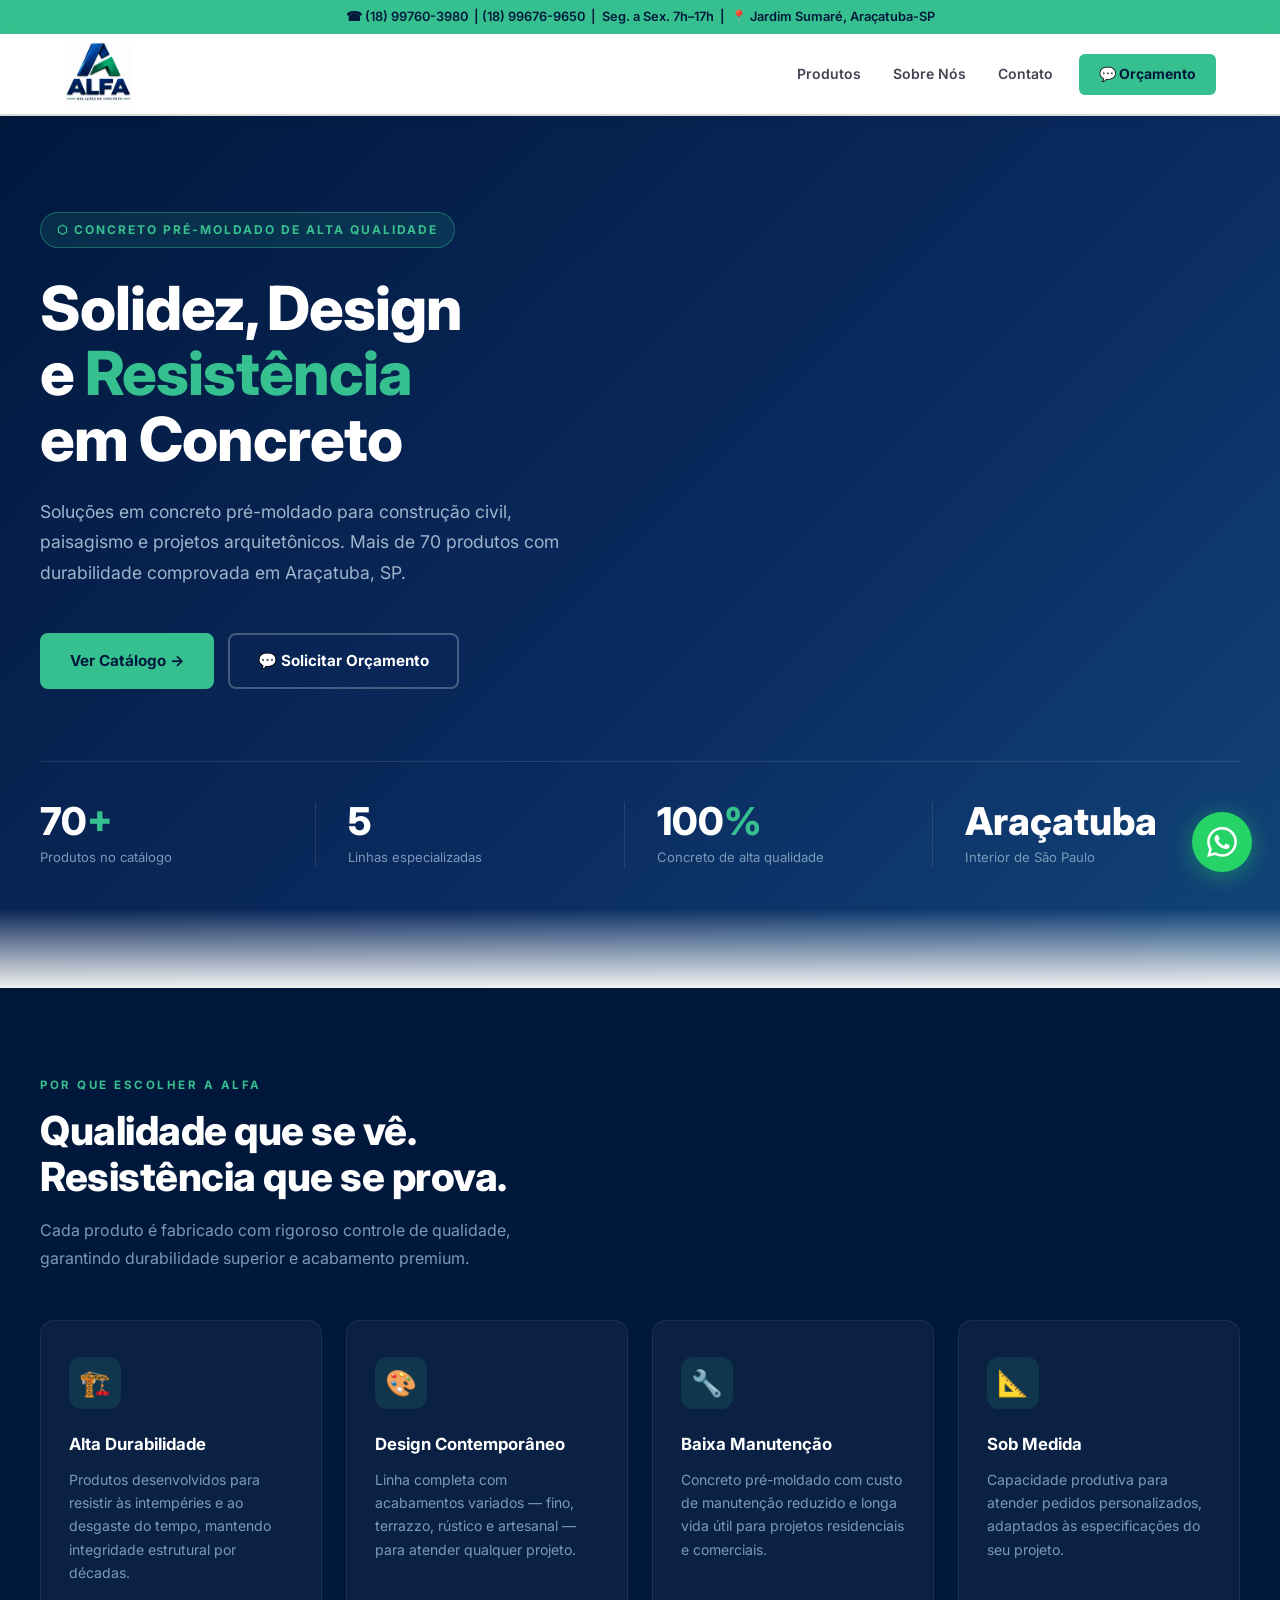
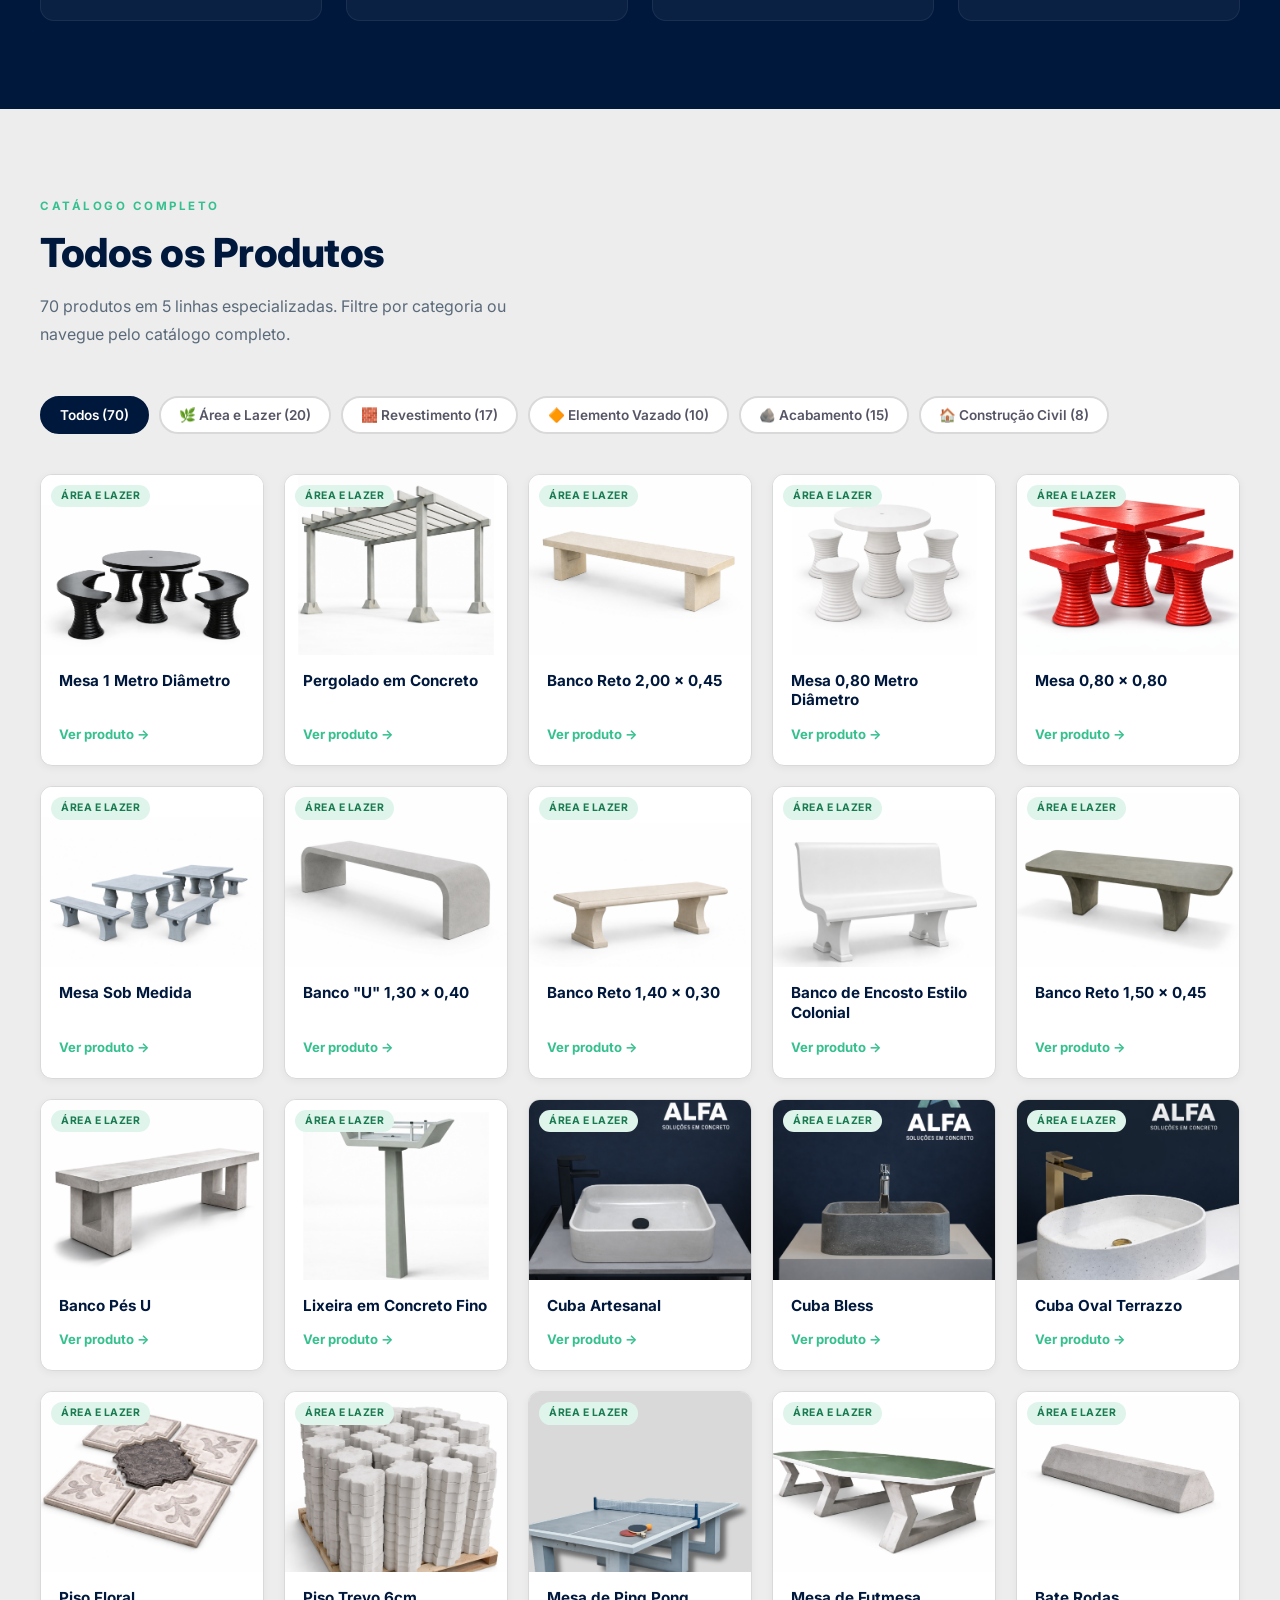
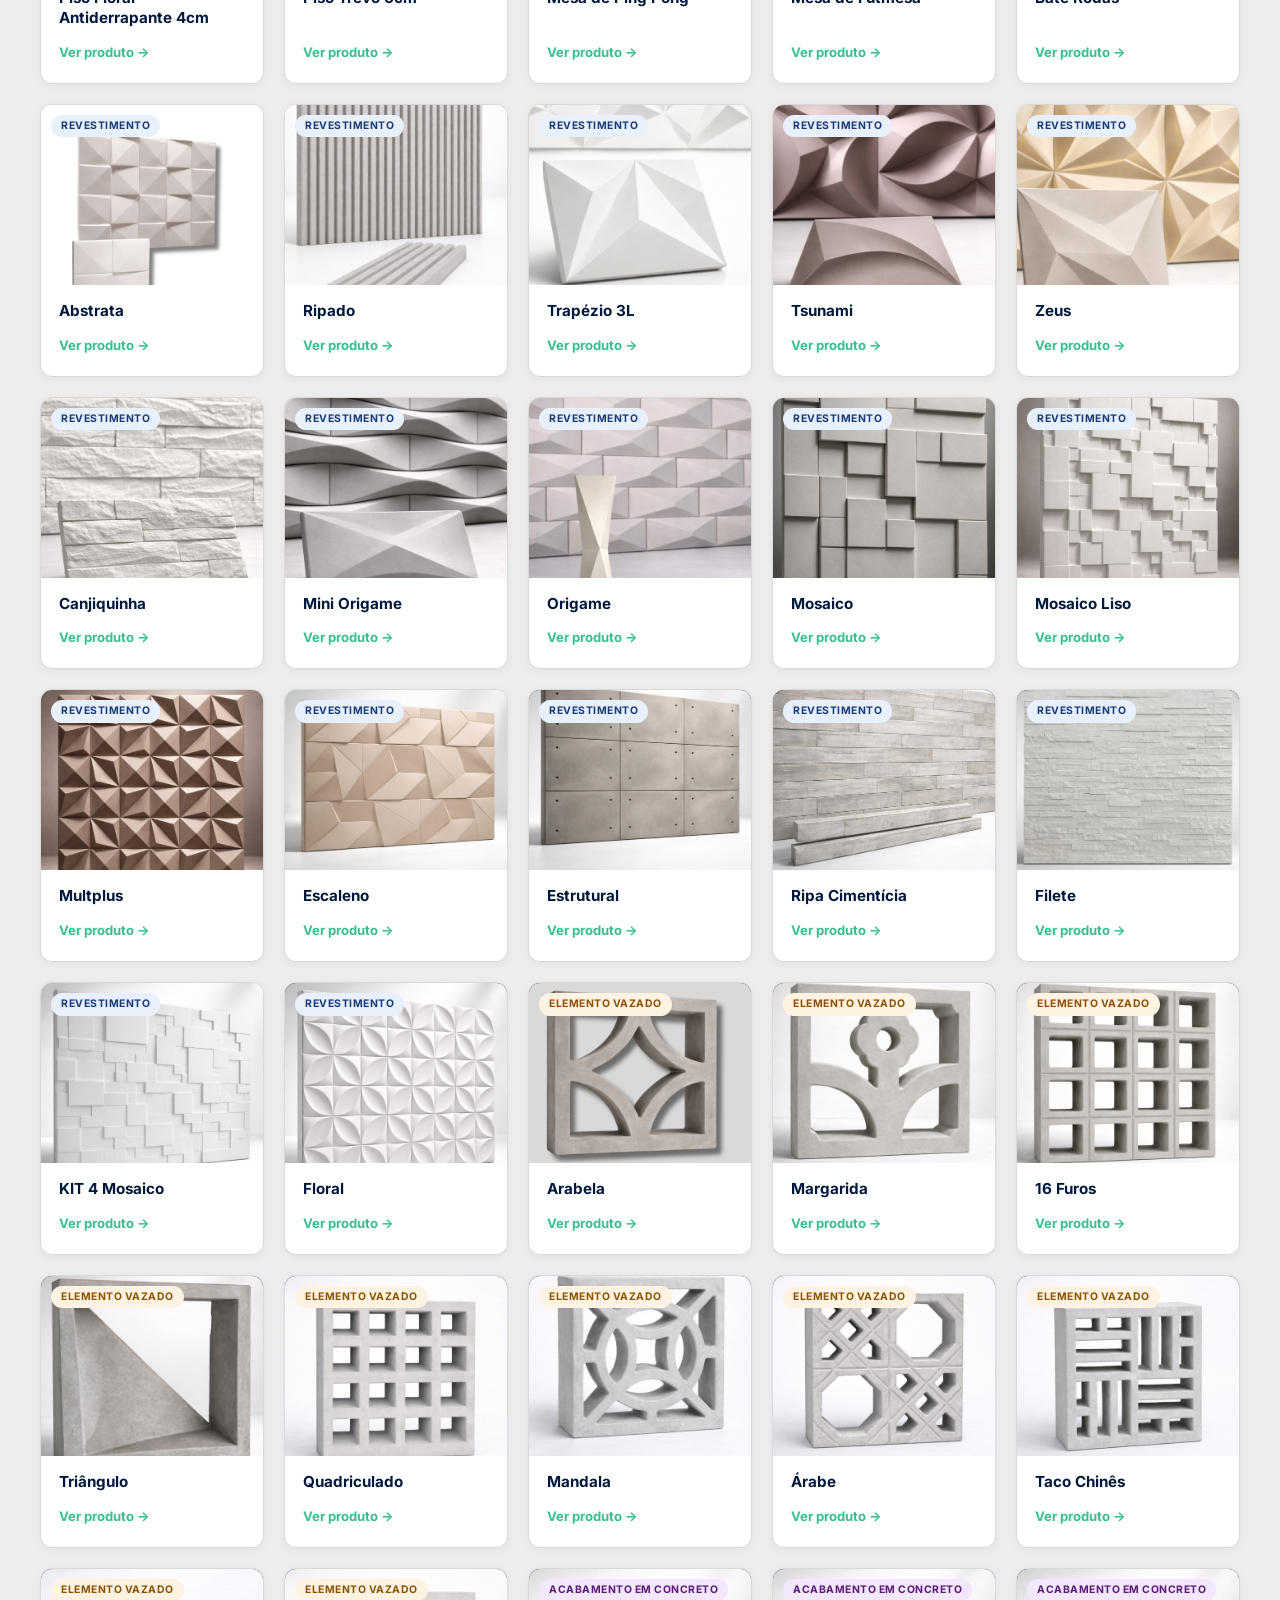
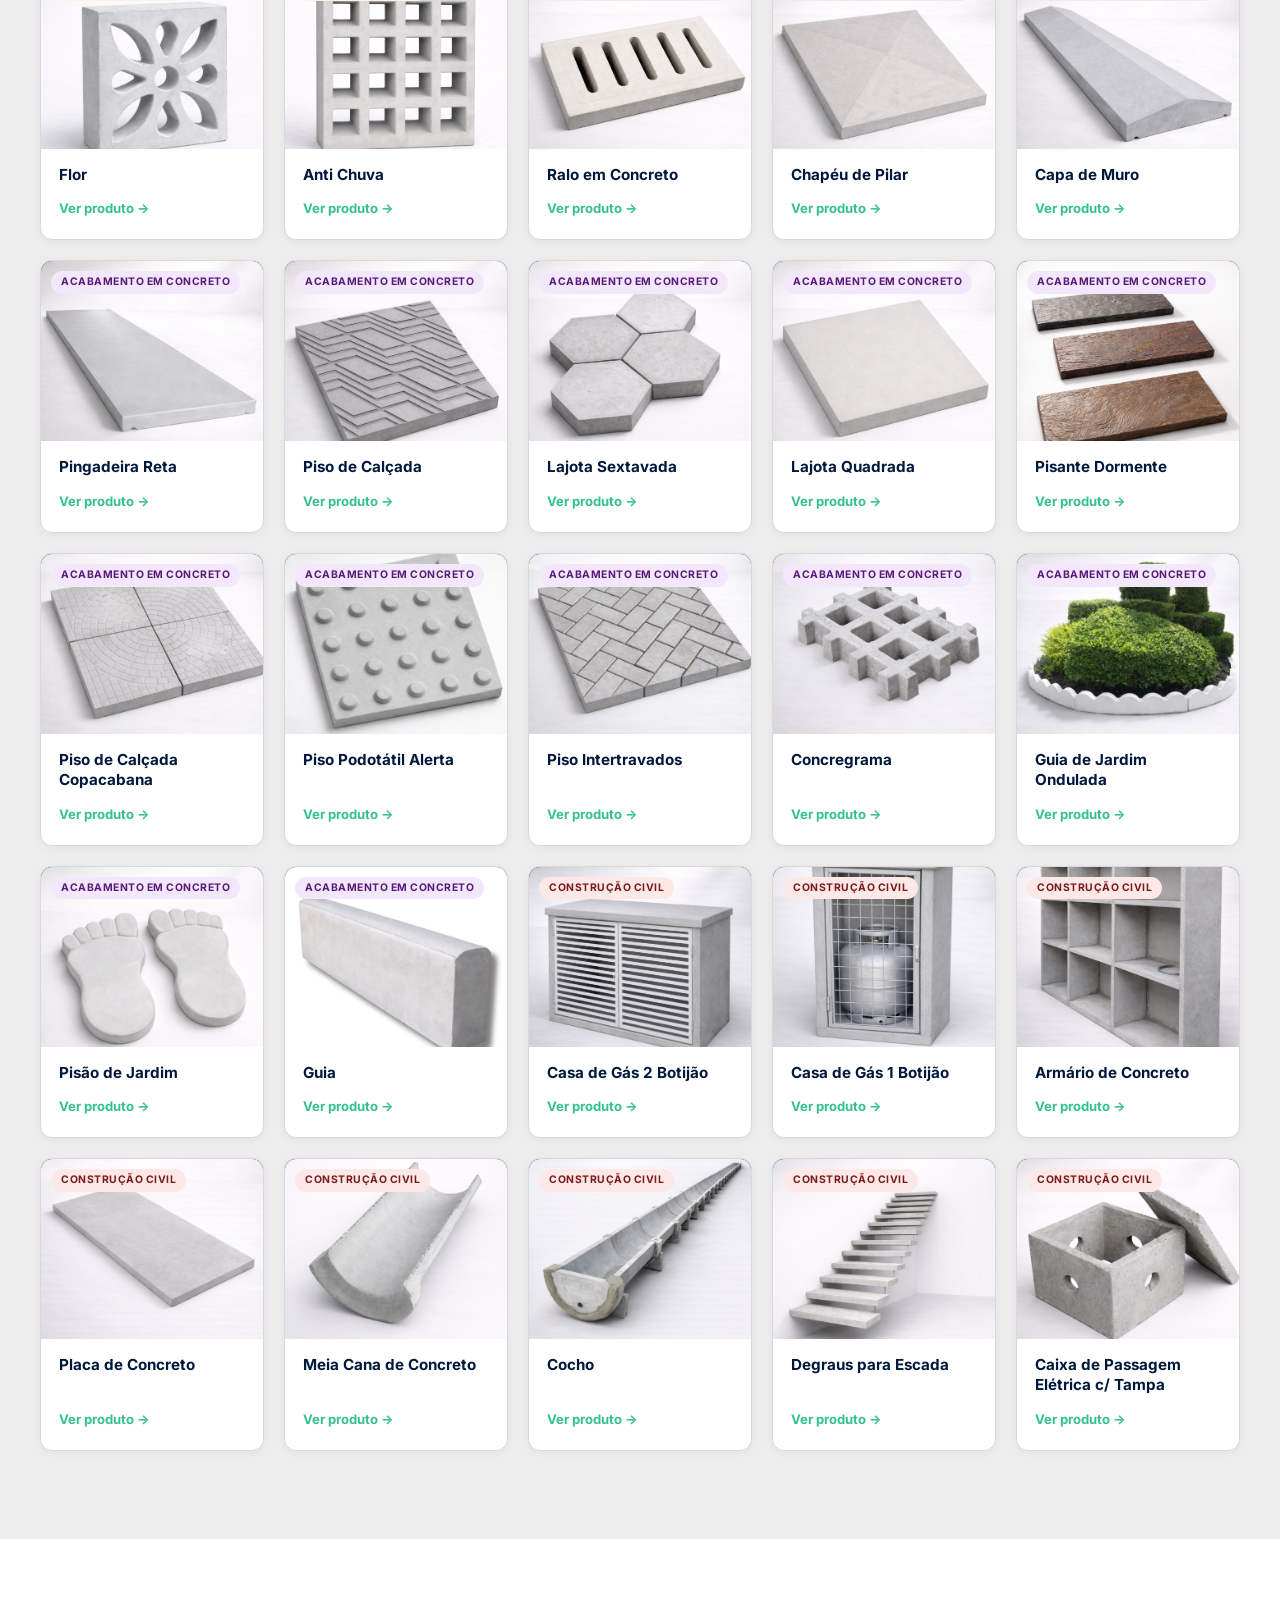
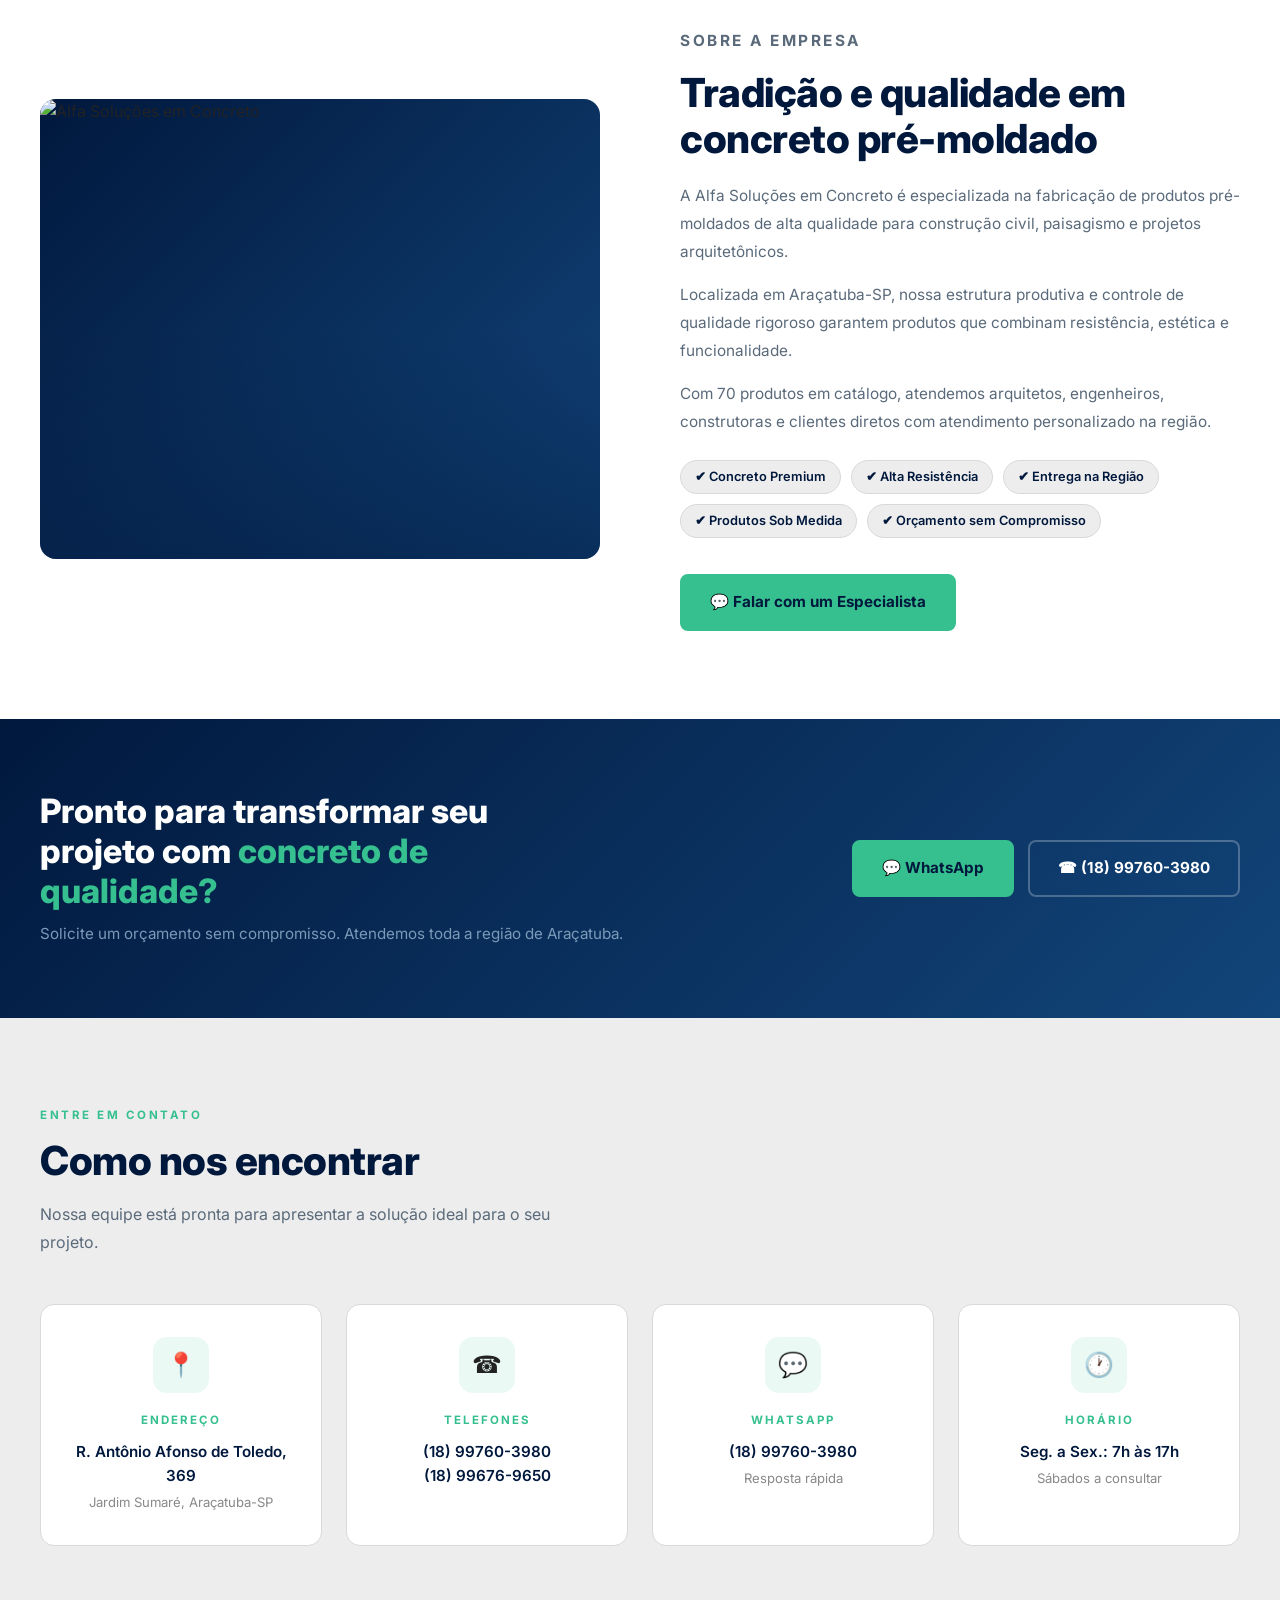
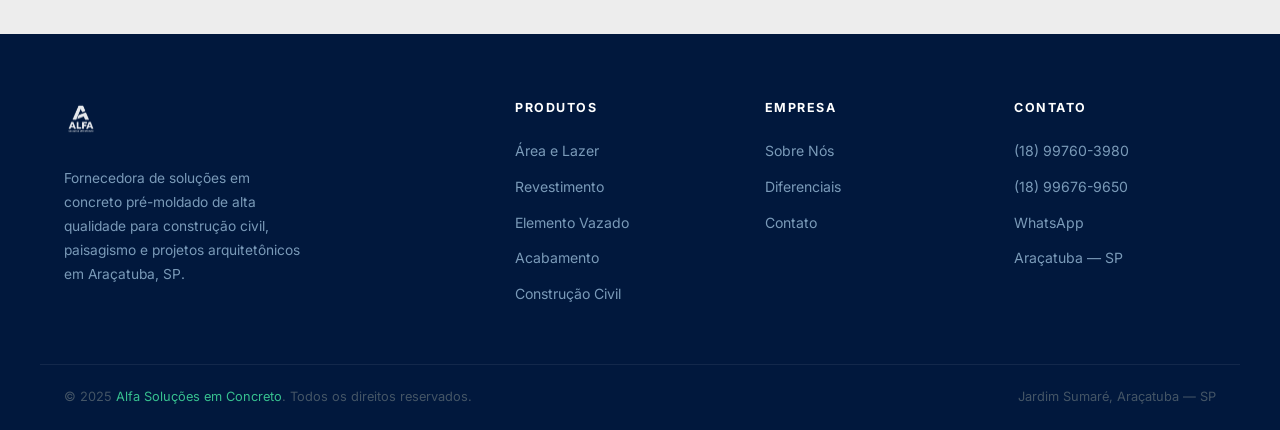
==== commit 2c0956fc: "Corrige paths das imagens dos produtos (bug variavel PowerShell $P/$p) Geração anterior usava $P (pa" ====
--- a/index.html
+++ b/index.html
@@ -301,283 +301,283 @@
 
         <div class="catalog-grid" id="catalogGrid">
             <div class="prod-card" data-cat="area-lazer">
-                <div class="prod-thumb"><img src="@{nome=Mesa 1 Metro Diâmetro; categoria=Área e Lazer; imgUrl=https://vmvevdngdxskzelnuqer.supabase.co/storage/v1/object/public/product-images/1775570064684-3ifvag.png; descricao=Produzido em concreto de alta qualidade, é perfeito para jardins, varandas, praças e áreas gourmet.; dimensoes=1 metro de diâmetro; slug=mesa-1m-diametro}1775570064684-3ifvag.png" alt="Mesa 1 Metro Diâmetro" loading="lazy"><span class="cat-badge badge-area">Área e Lazer</span></div>
+                <div class="prod-thumb"><img src="./Alfa Solucoes em Concreto_files/1775570064684-3ifvag.png" alt="Mesa 1 Metro Diâmetro" loading="lazy"><span class="cat-badge badge-area">Área e Lazer</span></div>
                 <div class="prod-body"><h3>Mesa 1 Metro Diâmetro</h3><a href="produto.html?id=mesa-1m-diametro" target="_blank" rel="noopener" class="prod-link">Ver produto →</a></div>
             </div>
             <div class="prod-card" data-cat="area-lazer">
-                <div class="prod-thumb"><img src="@{nome=Pergolado em Concreto; categoria=Área e Lazer; imgUrl=https://vmvevdngdxskzelnuqer.supabase.co/storage/v1/object/public/product-images/1775527296176-trw9d.png; descricao=Ideal para compor áreas externas com charme e funcionalidade. Alta durabilidade e resistência às intempéries.; dimensoes=Sob medida; slug=pergolado-concreto}1775527296176-trw9d.png" alt="Pergolado em Concreto" loading="lazy"><span class="cat-badge badge-area">Área e Lazer</span></div>
+                <div class="prod-thumb"><img src="./Alfa Solucoes em Concreto_files/1775527296176-trw9d.png" alt="Pergolado em Concreto" loading="lazy"><span class="cat-badge badge-area">Área e Lazer</span></div>
                 <div class="prod-body"><h3>Pergolado em Concreto</h3><a href="produto.html?id=pergolado-concreto" target="_blank" rel="noopener" class="prod-link">Ver produto →</a></div>
             </div>
             <div class="prod-card" data-cat="area-lazer">
-                <div class="prod-thumb"><img src="@{nome=Banco Reto 2,00 x 0,45; categoria=Área e Lazer; imgUrl=https://vmvevdngdxskzelnuqer.supabase.co/storage/v1/object/public/product-images/1775584016766-de9lf.png; descricao=Ideal para projetos que exigem aproveitamento inteligente do espaço sem abrir mão da estética.; dimensoes=2,00 x 0,45 metros; slug=banco-reto-200x045}1775584016766-de9lf.png" alt="Banco Reto 2,00 x 0,45" loading="lazy"><span class="cat-badge badge-area">Área e Lazer</span></div>
+                <div class="prod-thumb"><img src="./Alfa Solucoes em Concreto_files/1775584016766-de9lf.png" alt="Banco Reto 2,00 x 0,45" loading="lazy"><span class="cat-badge badge-area">Área e Lazer</span></div>
                 <div class="prod-body"><h3>Banco Reto 2,00 x 0,45</h3><a href="produto.html?id=banco-reto-200x045" target="_blank" rel="noopener" class="prod-link">Ver produto →</a></div>
             </div>
             <div class="prod-card" data-cat="area-lazer">
-                <div class="prod-thumb"><img src="@{nome=Mesa 0,80 Metro Diâmetro; categoria=Área e Lazer; imgUrl=https://vmvevdngdxskzelnuqer.supabase.co/storage/v1/object/public/product-images/1775584058759-zdlgc.png; descricao=Perfeita para áreas externas, varandas e ambientes de convivência, unindo durabilidade e design funcional.; dimensoes=0,80 metro de diâmetro; slug=mesa-080-diametro}1775584058759-zdlgc.png" alt="Mesa 0,80 Metro Diâmetro" loading="lazy"><span class="cat-badge badge-area">Área e Lazer</span></div>
+                <div class="prod-thumb"><img src="./Alfa Solucoes em Concreto_files/1775584058759-zdlgc.png" alt="Mesa 0,80 Metro Diâmetro" loading="lazy"><span class="cat-badge badge-area">Área e Lazer</span></div>
                 <div class="prod-body"><h3>Mesa 0,80 Metro Diâmetro</h3><a href="produto.html?id=mesa-080-diametro" target="_blank" rel="noopener" class="prod-link">Ver produto →</a></div>
             </div>
             <div class="prod-card" data-cat="area-lazer">
-                <div class="prod-thumb"><img src="@{nome=Mesa 0,80 x 0,80; categoria=Área e Lazer; imgUrl=https://vmvevdngdxskzelnuqer.supabase.co/storage/v1/object/public/product-images/1775584081285-ysos58.png; descricao=Com design funcional e moderno, é perfeito para jardins, varandas, áreas gourmet e ambientes comerciais.; dimensoes=0,80 x 0,80 metros; slug=mesa-080x080}1775584081285-ysos58.png" alt="Mesa 0,80 x 0,80" loading="lazy"><span class="cat-badge badge-area">Área e Lazer</span></div>
+                <div class="prod-thumb"><img src="./Alfa Solucoes em Concreto_files/1775584081285-ysos58.png" alt="Mesa 0,80 x 0,80" loading="lazy"><span class="cat-badge badge-area">Área e Lazer</span></div>
                 <div class="prod-body"><h3>Mesa 0,80 x 0,80</h3><a href="produto.html?id=mesa-080x080" target="_blank" rel="noopener" class="prod-link">Ver produto →</a></div>
             </div>
             <div class="prod-card" data-cat="area-lazer">
-                <div class="prod-thumb"><img src="@{nome=Mesa Sob Medida; categoria=Área e Lazer; imgUrl=https://vmvevdngdxskzelnuqer.supabase.co/storage/v1/object/public/product-images/1775584117823-gokpu.png; descricao=Produzido em concreto de alta qualidade, fácil manutenção e longa vida útil.; dimensoes=Sob medida; slug=mesa-sob-medida}1775584117823-gokpu.png" alt="Mesa Sob Medida" loading="lazy"><span class="cat-badge badge-area">Área e Lazer</span></div>
+                <div class="prod-thumb"><img src="./Alfa Solucoes em Concreto_files/1775584117823-gokpu.png" alt="Mesa Sob Medida" loading="lazy"><span class="cat-badge badge-area">Área e Lazer</span></div>
                 <div class="prod-body"><h3>Mesa Sob Medida</h3><a href="produto.html?id=mesa-sob-medida" target="_blank" rel="noopener" class="prod-link">Ver produto →</a></div>
             </div>
             <div class="prod-card" data-cat="area-lazer">
-                <div class="prod-thumb"><img src="@{nome=Banco "U" 1,30 x 0,40; categoria=Área e Lazer; imgUrl=https://vmvevdngdxskzelnuqer.supabase.co/storage/v1/object/public/product-images/1775584144365-bpgk.png; descricao=Design moderno e linhas minimalistas, ideal para quem busca sofisticação.; dimensoes=1,30 x 0,40 metros; slug=banco-u-130x040}1775584144365-bpgk.png" alt="Banco &quot;U&quot; 1,30 x 0,40" loading="lazy"><span class="cat-badge badge-area">Área e Lazer</span></div>
+                <div class="prod-thumb"><img src="./Alfa Solucoes em Concreto_files/1775584144365-bpgk.png" alt="Banco &quot;U&quot; 1,30 x 0,40" loading="lazy"><span class="cat-badge badge-area">Área e Lazer</span></div>
                 <div class="prod-body"><h3>Banco "U" 1,30 x 0,40</h3><a href="produto.html?id=banco-u-130x040" target="_blank" rel="noopener" class="prod-link">Ver produto →</a></div>
             </div>
             <div class="prod-card" data-cat="area-lazer">
-                <div class="prod-thumb"><img src="@{nome=Banco Reto 1,40 x 0,30; categoria=Área e Lazer; imgUrl=https://vmvevdngdxskzelnuqer.supabase.co/storage/v1/object/public/product-images/1775584281728-fa8h7p.png; descricao=Fabricado em concreto de alta qualidade, suporta as ações do tempo e garante longa vida útil.; dimensoes=1,40 x 0,30 metros; slug=banco-reto-140x030}1775584281728-fa8h7p.png" alt="Banco Reto 1,40 x 0,30" loading="lazy"><span class="cat-badge badge-area">Área e Lazer</span></div>
+                <div class="prod-thumb"><img src="./Alfa Solucoes em Concreto_files/1775584281728-fa8h7p.png" alt="Banco Reto 1,40 x 0,30" loading="lazy"><span class="cat-badge badge-area">Área e Lazer</span></div>
                 <div class="prod-body"><h3>Banco Reto 1,40 x 0,30</h3><a href="produto.html?id=banco-reto-140x030" target="_blank" rel="noopener" class="prod-link">Ver produto →</a></div>
             </div>
             <div class="prod-card" data-cat="area-lazer">
-                <div class="prod-thumb"><img src="@{nome=Banco de Encosto Estilo Colonial; categoria=Área e Lazer; imgUrl=https://vmvevdngdxskzelnuqer.supabase.co/storage/v1/object/public/product-images/1775584316864-5rdakx.png; descricao=O Banco com Encosto Estilo Colonial é a escolha ideal para quem busca conforto aliado a um design elegante.; dimensoes=1,50 x 0,90 metros / 1,30 x 0,90 metros; slug=banco-encosto-colonial}1775584316864-5rdakx.png" alt="Banco de Encosto Estilo Colonial" loading="lazy"><span class="cat-badge badge-area">Área e Lazer</span></div>
+                <div class="prod-thumb"><img src="./Alfa Solucoes em Concreto_files/1775584316864-5rdakx.png" alt="Banco de Encosto Estilo Colonial" loading="lazy"><span class="cat-badge badge-area">Área e Lazer</span></div>
                 <div class="prod-body"><h3>Banco de Encosto Estilo Colonial</h3><a href="produto.html?id=banco-encosto-colonial" target="_blank" rel="noopener" class="prod-link">Ver produto →</a></div>
             </div>
             <div class="prod-card" data-cat="area-lazer">
-                <div class="prod-thumb"><img src="@{nome=Banco Reto 1,50 x 0,45; categoria=Área e Lazer; imgUrl=https://vmvevdngdxskzelnuqer.supabase.co/storage/v1/object/public/product-images/1775584391310-eqvbi.png; descricao=Desenvolvido para oferecer resistência, funcionalidade e design atemporal.; dimensoes=1,50 x 0,45 metros; slug=banco-reto-150x045}1775584391310-eqvbi.png" alt="Banco Reto 1,50 x 0,45" loading="lazy"><span class="cat-badge badge-area">Área e Lazer</span></div>
+                <div class="prod-thumb"><img src="./Alfa Solucoes em Concreto_files/1775584391310-eqvbi.png" alt="Banco Reto 1,50 x 0,45" loading="lazy"><span class="cat-badge badge-area">Área e Lazer</span></div>
                 <div class="prod-body"><h3>Banco Reto 1,50 x 0,45</h3><a href="produto.html?id=banco-reto-150x045" target="_blank" rel="noopener" class="prod-link">Ver produto →</a></div>
             </div>
             <div class="prod-card" data-cat="area-lazer">
-                <div class="prod-thumb"><img src="@{nome=Banco Pés U; categoria=Área e Lazer; imgUrl=https://vmvevdngdxskzelnuqer.supabase.co/storage/v1/object/public/product-images/1775584363101-fqf9g8.png; descricao=O Banco Pés U combina resistência estrutural com um design moderno e funcional.; dimensoes=2,00 x 0,45 metros; slug=banco-pes-u}1775584363101-fqf9g8.png" alt="Banco Pés U" loading="lazy"><span class="cat-badge badge-area">Área e Lazer</span></div>
+                <div class="prod-thumb"><img src="./Alfa Solucoes em Concreto_files/1775584363101-fqf9g8.png" alt="Banco Pés U" loading="lazy"><span class="cat-badge badge-area">Área e Lazer</span></div>
                 <div class="prod-body"><h3>Banco Pés U</h3><a href="produto.html?id=banco-pes-u" target="_blank" rel="noopener" class="prod-link">Ver produto →</a></div>
             </div>
             <div class="prod-card" data-cat="area-lazer">
-                <div class="prod-thumb"><img src="@{nome=Lixeira em Concreto Fino; categoria=Área e Lazer; imgUrl=https://vmvevdngdxskzelnuqer.supabase.co/storage/v1/object/public/product-images/1775584426556-rng44.png; descricao=Acabamento refinado, unindo resistência, durabilidade e estética.; dimensoes=1,30 x 0,80 x 0,40 metros; slug=lixeira-concreto-fino}1775584426556-rng44.png" alt="Lixeira em Concreto Fino" loading="lazy"><span class="cat-badge badge-area">Área e Lazer</span></div>
+                <div class="prod-thumb"><img src="./Alfa Solucoes em Concreto_files/1775584426556-rng44.png" alt="Lixeira em Concreto Fino" loading="lazy"><span class="cat-badge badge-area">Área e Lazer</span></div>
                 <div class="prod-body"><h3>Lixeira em Concreto Fino</h3><a href="produto.html?id=lixeira-concreto-fino" target="_blank" rel="noopener" class="prod-link">Ver produto →</a></div>
             </div>
             <div class="prod-card" data-cat="area-lazer">
-                <div class="prod-thumb"><img src="@{nome=Cuba Artesanal; categoria=Área e Lazer; imgUrl=https://vmvevdngdxskzelnuqer.supabase.co/storage/v1/object/public/product-images/1775584450856-d69n7e.png; descricao=Produzida manualmente, a cuba artesanal de concreto carrega autenticidade do feito à mão.; dimensoes=50 x 35 x 13 cm; slug=cuba-artesanal}1775584450856-d69n7e.png" alt="Cuba Artesanal" loading="lazy"><span class="cat-badge badge-area">Área e Lazer</span></div>
+                <div class="prod-thumb"><img src="./Alfa Solucoes em Concreto_files/1775584450856-d69n7e.png" alt="Cuba Artesanal" loading="lazy"><span class="cat-badge badge-area">Área e Lazer</span></div>
                 <div class="prod-body"><h3>Cuba Artesanal</h3><a href="produto.html?id=cuba-artesanal" target="_blank" rel="noopener" class="prod-link">Ver produto →</a></div>
             </div>
             <div class="prod-card" data-cat="area-lazer">
-                <div class="prod-thumb"><img src="@{nome=Cuba Bless; categoria=Área e Lazer; imgUrl=https://vmvevdngdxskzelnuqer.supabase.co/storage/v1/object/public/product-images/1775584477606-bt0i6.png; descricao=A Cuba Bless é a escolha ideal para quem busca sofisticação e funcionalidade em banheiros e lavabos.; dimensoes=50 x 35 x 13 cm; slug=cuba-bless}1775584477606-bt0i6.png" alt="Cuba Bless" loading="lazy"><span class="cat-badge badge-area">Área e Lazer</span></div>
+                <div class="prod-thumb"><img src="./Alfa Solucoes em Concreto_files/1775584477606-bt0i6.png" alt="Cuba Bless" loading="lazy"><span class="cat-badge badge-area">Área e Lazer</span></div>
                 <div class="prod-body"><h3>Cuba Bless</h3><a href="produto.html?id=cuba-bless" target="_blank" rel="noopener" class="prod-link">Ver produto →</a></div>
             </div>
             <div class="prod-card" data-cat="area-lazer">
-                <div class="prod-thumb"><img src="@{nome=Cuba Oval Terrazzo; categoria=Área e Lazer; imgUrl=https://vmvevdngdxskzelnuqer.supabase.co/storage/v1/object/public/product-images/1775584492649-t9f9bb.png; descricao=Produzida em concreto com acabamento terrazzo, apresenta fragmentos aparentes que criam um efeito único.; dimensoes=50 x 35 x 13 cm; slug=cuba-oval-terrazzo}1775584492649-t9f9bb.png" alt="Cuba Oval Terrazzo" loading="lazy"><span class="cat-badge badge-area">Área e Lazer</span></div>
+                <div class="prod-thumb"><img src="./Alfa Solucoes em Concreto_files/1775584492649-t9f9bb.png" alt="Cuba Oval Terrazzo" loading="lazy"><span class="cat-badge badge-area">Área e Lazer</span></div>
                 <div class="prod-body"><h3>Cuba Oval Terrazzo</h3><a href="produto.html?id=cuba-oval-terrazzo" target="_blank" rel="noopener" class="prod-link">Ver produto →</a></div>
             </div>
             <div class="prod-card" data-cat="area-lazer">
-                <div class="prod-thumb"><img src="@{nome=Piso Floral Antiderrapante 4cm; categoria=Área e Lazer; imgUrl=https://vmvevdngdxskzelnuqer.supabase.co/storage/v1/object/public/product-images/1775584523438-4lux4g.png; descricao=Peça de concreto desenvolvida para unir segurança, funcionalidade e acabamento decorativo diferenciado.; dimensoes=Sob medida; slug=piso-floral}1775584523438-4lux4g.png" alt="Piso Floral Antiderrapante 4cm" loading="lazy"><span class="cat-badge badge-area">Área e Lazer</span></div>
+                <div class="prod-thumb"><img src="./Alfa Solucoes em Concreto_files/1775584523438-4lux4g.png" alt="Piso Floral Antiderrapante 4cm" loading="lazy"><span class="cat-badge badge-area">Área e Lazer</span></div>
                 <div class="prod-body"><h3>Piso Floral Antiderrapante 4cm</h3><a href="produto.html?id=piso-floral" target="_blank" rel="noopener" class="prod-link">Ver produto →</a></div>
             </div>
             <div class="prod-card" data-cat="area-lazer">
-                <div class="prod-thumb"><img src="@{nome=Piso Trevo 6cm; categoria=Área e Lazer; imgUrl=https://vmvevdngdxskzelnuqer.supabase.co/storage/v1/object/public/product-images/1775584578815-yxrd7n.png; descricao=Peça de concreto intertravado que combina resistência, durabilidade e design diferenciado em formato de trevo.; dimensoes=Sob medida; slug=piso-trevo}1775584578815-yxrd7n.png" alt="Piso Trevo 6cm" loading="lazy"><span class="cat-badge badge-area">Área e Lazer</span></div>
+                <div class="prod-thumb"><img src="./Alfa Solucoes em Concreto_files/1775584578815-yxrd7n.png" alt="Piso Trevo 6cm" loading="lazy"><span class="cat-badge badge-area">Área e Lazer</span></div>
                 <div class="prod-body"><h3>Piso Trevo 6cm</h3><a href="produto.html?id=piso-trevo" target="_blank" rel="noopener" class="prod-link">Ver produto →</a></div>
             </div>
             <div class="prod-card" data-cat="area-lazer">
-                <div class="prod-thumb"><img src="@{nome=Mesa de Ping Pong; categoria=Área e Lazer; imgUrl=https://vmvevdngdxskzelnuqer.supabase.co/storage/v1/object/public/product-images/1775584600967-en843j.png; descricao=Projetada para oferecer lazer com máxima durabilidade. Ideal para praças, condomínios e escolas.; dimensoes=Tamanho oficial; slug=mesa-ping-pong}1775584600967-en843j.png" alt="Mesa de Ping Pong" loading="lazy"><span class="cat-badge badge-area">Área e Lazer</span></div>
+                <div class="prod-thumb"><img src="./Alfa Solucoes em Concreto_files/1775584600967-en843j.png" alt="Mesa de Ping Pong" loading="lazy"><span class="cat-badge badge-area">Área e Lazer</span></div>
                 <div class="prod-body"><h3>Mesa de Ping Pong</h3><a href="produto.html?id=mesa-ping-pong" target="_blank" rel="noopener" class="prod-link">Ver produto →</a></div>
             </div>
             <div class="prod-card" data-cat="area-lazer">
-                <div class="prod-thumb"><img src="@{nome=Mesa de Futmesa; categoria=Área e Lazer; imgUrl=https://vmvevdngdxskzelnuqer.supabase.co/storage/v1/object/public/product-images/1775584620970-d0t4g8.png; descricao=Peça em concreto desenvolvida para unir lazer, resistência e durabilidade em um único produto.; dimensoes=Tamanho oficial; slug=mesa-futmesa}1775584620970-d0t4g8.png" alt="Mesa de Futmesa" loading="lazy"><span class="cat-badge badge-area">Área e Lazer</span></div>
+                <div class="prod-thumb"><img src="./Alfa Solucoes em Concreto_files/1775584620970-d0t4g8.png" alt="Mesa de Futmesa" loading="lazy"><span class="cat-badge badge-area">Área e Lazer</span></div>
                 <div class="prod-body"><h3>Mesa de Futmesa</h3><a href="produto.html?id=mesa-futmesa" target="_blank" rel="noopener" class="prod-link">Ver produto →</a></div>
             </div>
             <div class="prod-card" data-cat="area-lazer">
-                <div class="prod-thumb"><img src="@{nome=Bate Rodas; categoria=Área e Lazer; imgUrl=https://vmvevdngdxskzelnuqer.supabase.co/storage/v1/object/public/product-images/1775584661177-6we5a.png; descricao=Limitador de concreto projetado para organizar e proteger vagas de estacionamento.; dimensoes=Sob medida; slug=bate-rodas}1775584661177-6we5a.png" alt="Bate Rodas" loading="lazy"><span class="cat-badge badge-area">Área e Lazer</span></div>
+                <div class="prod-thumb"><img src="./Alfa Solucoes em Concreto_files/1775584661177-6we5a.png" alt="Bate Rodas" loading="lazy"><span class="cat-badge badge-area">Área e Lazer</span></div>
                 <div class="prod-body"><h3>Bate Rodas</h3><a href="produto.html?id=bate-rodas" target="_blank" rel="noopener" class="prod-link">Ver produto →</a></div>
             </div>
             <div class="prod-card" data-cat="revestimento">
-                <div class="prod-thumb"><img src="@{nome=Abstrata; categoria=Revestimento; imgUrl=https://vmvevdngdxskzelnuqer.supabase.co/storage/v1/object/public/product-images/1775584691239-mv8r6.png; descricao=Formas modernas e textura marcante que transformam paredes em verdadeiros elementos de destaque.; dimensoes=Sob medida; slug=revestimento-abstrata}1775584691239-mv8r6.png" alt="Abstrata" loading="lazy"><span class="cat-badge badge-rev">Revestimento</span></div>
+                <div class="prod-thumb"><img src="./Alfa Solucoes em Concreto_files/1775584691239-mv8r6.png" alt="Abstrata" loading="lazy"><span class="cat-badge badge-rev">Revestimento</span></div>
                 <div class="prod-body"><h3>Abstrata</h3><a href="produto.html?id=revestimento-abstrata" target="_blank" rel="noopener" class="prod-link">Ver produto →</a></div>
             </div>
             <div class="prod-card" data-cat="revestimento">
-                <div class="prod-thumb"><img src="@{nome=Ripado; categoria=Revestimento; imgUrl=https://vmvevdngdxskzelnuqer.supabase.co/storage/v1/object/public/product-images/1775584759008-3y44cn.png; descricao=Linhas modernas que criam um efeito de profundidade e elegância nas paredes.; dimensoes=0,50 x 0,50 metros; slug=revestimento-ripado}1775584759008-3y44cn.png" alt="Ripado" loading="lazy"><span class="cat-badge badge-rev">Revestimento</span></div>
+                <div class="prod-thumb"><img src="./Alfa Solucoes em Concreto_files/1775584759008-3y44cn.png" alt="Ripado" loading="lazy"><span class="cat-badge badge-rev">Revestimento</span></div>
                 <div class="prod-body"><h3>Ripado</h3><a href="produto.html?id=revestimento-ripado" target="_blank" rel="noopener" class="prod-link">Ver produto →</a></div>
             </div>
             <div class="prod-card" data-cat="revestimento">
-                <div class="prod-thumb"><img src="@{nome=Trapézio 3L; categoria=Revestimento; imgUrl=https://vmvevdngdxskzelnuqer.supabase.co/storage/v1/object/public/product-images/1775584800322-khuvhj.png; descricao=Oferece alta durabilidade, resistência às intempéries e baixa manutenção.; dimensoes=0,50 x 0,25 metros; slug=revestimento-trapezio-3l}1775584800322-khuvhj.png" alt="Trapézio 3L" loading="lazy"><span class="cat-badge badge-rev">Revestimento</span></div>
+                <div class="prod-thumb"><img src="./Alfa Solucoes em Concreto_files/1775584800322-khuvhj.png" alt="Trapézio 3L" loading="lazy"><span class="cat-badge badge-rev">Revestimento</span></div>
                 <div class="prod-body"><h3>Trapézio 3L</h3><a href="produto.html?id=revestimento-trapezio-3l" target="_blank" rel="noopener" class="prod-link">Ver produto →</a></div>
             </div>
             <div class="prod-card" data-cat="revestimento">
-                <div class="prod-thumb"><img src="@{nome=Tsunami; categoria=Revestimento; imgUrl=https://vmvevdngdxskzelnuqer.supabase.co/storage/v1/object/public/product-images/1775585707934-c8ffdzdl.png; descricao=Design com ondas marcantes que criam movimento e destaque nas paredes.; dimensoes=0,39 x 0,19 metros; slug=revestimento-tsunami}1775585707934-c8ffdzdl.png" alt="Tsunami" loading="lazy"><span class="cat-badge badge-rev">Revestimento</span></div>
+                <div class="prod-thumb"><img src="./Alfa Solucoes em Concreto_files/1775585707934-c8ffdzdl.png" alt="Tsunami" loading="lazy"><span class="cat-badge badge-rev">Revestimento</span></div>
                 <div class="prod-body"><h3>Tsunami</h3><a href="produto.html?id=revestimento-tsunami" target="_blank" rel="noopener" class="prod-link">Ver produto →</a></div>
             </div>
             <div class="prod-card" data-cat="revestimento">
-                <div class="prod-thumb"><img src="@{nome=Zeus; categoria=Revestimento; imgUrl=https://vmvevdngdxskzelnuqer.supabase.co/storage/v1/object/public/product-images/1775585765579-m1zyrp.png; descricao=Design imponente e marcante, ideal para destacar paredes e fachadas.; dimensoes=1,00 x 0,50 metros; slug=revestimento-zeus}1775585765579-m1zyrp.png" alt="Zeus" loading="lazy"><span class="cat-badge badge-rev">Revestimento</span></div>
+                <div class="prod-thumb"><img src="./Alfa Solucoes em Concreto_files/1775585765579-m1zyrp.png" alt="Zeus" loading="lazy"><span class="cat-badge badge-rev">Revestimento</span></div>
                 <div class="prod-body"><h3>Zeus</h3><a href="produto.html?id=revestimento-zeus" target="_blank" rel="noopener" class="prod-link">Ver produto →</a></div>
             </div>
             <div class="prod-card" data-cat="revestimento">
-                <div class="prod-thumb"><img src="@{nome=Canjiquinha; categoria=Revestimento; imgUrl=https://vmvevdngdxskzelnuqer.supabase.co/storage/v1/object/public/product-images/1775587052919-tinltp.png; descricao=Aparência rústica das pedras naturais, criando um efeito elegante e acolhedor.; dimensoes=0,50 x 0,20 metros; slug=revestimento-canjiquinha}1775587052919-tinltp.png" alt="Canjiquinha" loading="lazy"><span class="cat-badge badge-rev">Revestimento</span></div>
+                <div class="prod-thumb"><img src="./Alfa Solucoes em Concreto_files/1775587052919-tinltp.png" alt="Canjiquinha" loading="lazy"><span class="cat-badge badge-rev">Revestimento</span></div>
                 <div class="prod-body"><h3>Canjiquinha</h3><a href="produto.html?id=revestimento-canjiquinha" target="_blank" rel="noopener" class="prod-link">Ver produto →</a></div>
             </div>
             <div class="prod-card" data-cat="revestimento">
-                <div class="prod-thumb"><img src="@{nome=Mini Origame; categoria=Revestimento; imgUrl=https://vmvevdngdxskzelnuqer.supabase.co/storage/v1/object/public/product-images/1775587029441-ewvebq.png; descricao=Design geométrico inspirado nas dobraduras do origami, moderno e sofisticado.; dimensoes=0,40 x 0,40 metros; slug=revestimento-mini-origame}1775587029441-ewvebq.png" alt="Mini Origame" loading="lazy"><span class="cat-badge badge-rev">Revestimento</span></div>
+                <div class="prod-thumb"><img src="./Alfa Solucoes em Concreto_files/1775587029441-ewvebq.png" alt="Mini Origame" loading="lazy"><span class="cat-badge badge-rev">Revestimento</span></div>
                 <div class="prod-body"><h3>Mini Origame</h3><a href="produto.html?id=revestimento-mini-origame" target="_blank" rel="noopener" class="prod-link">Ver produto →</a></div>
             </div>
             <div class="prod-card" data-cat="revestimento">
-                <div class="prod-thumb"><img src="@{nome=Origame; categoria=Revestimento; imgUrl=https://vmvevdngdxskzelnuqer.supabase.co/storage/v1/object/public/product-images/1775586999136-x83zd.png; descricao=Ideal para fachadas e ambientes decorativos, une criatividade, resistência e durabilidade.; dimensoes=0,50 x 0,20 metros; slug=revestimento-origame}1775586999136-x83zd.png" alt="Origame" loading="lazy"><span class="cat-badge badge-rev">Revestimento</span></div>
+                <div class="prod-thumb"><img src="./Alfa Solucoes em Concreto_files/1775586999136-x83zd.png" alt="Origame" loading="lazy"><span class="cat-badge badge-rev">Revestimento</span></div>
                 <div class="prod-body"><h3>Origame</h3><a href="produto.html?id=revestimento-origame" target="_blank" rel="noopener" class="prod-link">Ver produto →</a></div>
             </div>
             <div class="prod-card" data-cat="revestimento">
-                <div class="prod-thumb"><img src="@{nome=Mosaico; categoria=Revestimento; imgUrl=https://vmvevdngdxskzelnuqer.supabase.co/storage/v1/object/public/product-images/1775586976232-h3iltd.png; descricao=Formas que criam um efeito visual moderno e harmonioso nas paredes.; dimensoes=Sob medida; slug=revestimento-mosaico}1775586976232-h3iltd.png" alt="Mosaico" loading="lazy"><span class="cat-badge badge-rev">Revestimento</span></div>
+                <div class="prod-thumb"><img src="./Alfa Solucoes em Concreto_files/1775586976232-h3iltd.png" alt="Mosaico" loading="lazy"><span class="cat-badge badge-rev">Revestimento</span></div>
                 <div class="prod-body"><h3>Mosaico</h3><a href="produto.html?id=revestimento-mosaico" target="_blank" rel="noopener" class="prod-link">Ver produto →</a></div>
             </div>
             <div class="prod-card" data-cat="revestimento">
-                <div class="prod-thumb"><img src="@{nome=Mosaico Liso; categoria=Revestimento; imgUrl=https://vmvevdngdxskzelnuqer.supabase.co/storage/v1/object/public/product-images/1775586952213-i4utnx.png; descricao=Design equilibrado e acabamento uniforme, visual moderno e elegante.; dimensoes=0,80 x 0,40 metros; slug=revestimento-mosaico-liso}1775586952213-i4utnx.png" alt="Mosaico Liso" loading="lazy"><span class="cat-badge badge-rev">Revestimento</span></div>
+                <div class="prod-thumb"><img src="./Alfa Solucoes em Concreto_files/1775586952213-i4utnx.png" alt="Mosaico Liso" loading="lazy"><span class="cat-badge badge-rev">Revestimento</span></div>
                 <div class="prod-body"><h3>Mosaico Liso</h3><a href="produto.html?id=revestimento-mosaico-liso" target="_blank" rel="noopener" class="prod-link">Ver produto →</a></div>
             </div>
             <div class="prod-card" data-cat="revestimento">
-                <div class="prod-thumb"><img src="@{nome=Multplus; categoria=Revestimento; imgUrl=https://vmvevdngdxskzelnuqer.supabase.co/storage/v1/object/public/product-images/1775586924196-qergk2.png; descricao=Design versátil e moderno, que valoriza paredes e fachadas com textura.; dimensoes=1,00 x 0,50 metros; slug=revestimento-multplus}1775586924196-qergk2.png" alt="Multplus" loading="lazy"><span class="cat-badge badge-rev">Revestimento</span></div>
+                <div class="prod-thumb"><img src="./Alfa Solucoes em Concreto_files/1775586924196-qergk2.png" alt="Multplus" loading="lazy"><span class="cat-badge badge-rev">Revestimento</span></div>
                 <div class="prod-body"><h3>Multplus</h3><a href="produto.html?id=revestimento-multplus" target="_blank" rel="noopener" class="prod-link">Ver produto →</a></div>
             </div>
             <div class="prod-card" data-cat="revestimento">
-                <div class="prod-thumb"><img src="@{nome=Escaleno; categoria=Revestimento; imgUrl=https://vmvevdngdxskzelnuqer.supabase.co/storage/v1/object/public/product-images/1775586903154-0uw9aqo.png; descricao=Formas geométricas assimétricas que criam um efeito visual moderno e dinâmico.; dimensoes=0,50 x 0,50 metros; slug=revestimento-escaleno}1775586903154-0uw9aqo.png" alt="Escaleno" loading="lazy"><span class="cat-badge badge-rev">Revestimento</span></div>
+                <div class="prod-thumb"><img src="./Alfa Solucoes em Concreto_files/1775586903154-0uw9aqo.png" alt="Escaleno" loading="lazy"><span class="cat-badge badge-rev">Revestimento</span></div>
                 <div class="prod-body"><h3>Escaleno</h3><a href="produto.html?id=revestimento-escaleno" target="_blank" rel="noopener" class="prod-link">Ver produto →</a></div>
             </div>
             <div class="prod-card" data-cat="revestimento">
-                <div class="prod-thumb"><img src="@{nome=Estrutural; categoria=Revestimento; imgUrl=https://vmvevdngdxskzelnuqer.supabase.co/storage/v1/object/public/product-images/1775586879282-vsizli.png; descricao=Visual robusto e moderno, ideal para quem busca resistência e praticidade.; dimensoes=0,40 x 0,40 metros; slug=revestimento-estrutural}1775586879282-vsizli.png" alt="Estrutural" loading="lazy"><span class="cat-badge badge-rev">Revestimento</span></div>
+                <div class="prod-thumb"><img src="./Alfa Solucoes em Concreto_files/1775586879282-vsizli.png" alt="Estrutural" loading="lazy"><span class="cat-badge badge-rev">Revestimento</span></div>
                 <div class="prod-body"><h3>Estrutural</h3><a href="produto.html?id=revestimento-estrutural" target="_blank" rel="noopener" class="prod-link">Ver produto →</a></div>
             </div>
             <div class="prod-card" data-cat="revestimento">
-                <div class="prod-thumb"><img src="@{nome=Ripa Cimentícia; categoria=Revestimento; imgUrl=https://vmvevdngdxskzelnuqer.supabase.co/storage/v1/object/public/product-images/1775586855710-p7txug.png; descricao=Efeito ripado moderno que valoriza paredes e fachadas com elegância e textura.; dimensoes=100 x 0,87 metros; slug=revestimento-ripa-cimenticia}1775586855710-p7txug.png" alt="Ripa Cimentícia" loading="lazy"><span class="cat-badge badge-rev">Revestimento</span></div>
+                <div class="prod-thumb"><img src="./Alfa Solucoes em Concreto_files/1775586855710-p7txug.png" alt="Ripa Cimentícia" loading="lazy"><span class="cat-badge badge-rev">Revestimento</span></div>
                 <div class="prod-body"><h3>Ripa Cimentícia</h3><a href="produto.html?id=revestimento-ripa-cimenticia" target="_blank" rel="noopener" class="prod-link">Ver produto →</a></div>
             </div>
             <div class="prod-card" data-cat="revestimento">
-                <div class="prod-thumb"><img src="@{nome=Filete; categoria=Revestimento; imgUrl=https://vmvevdngdxskzelnuqer.supabase.co/storage/v1/object/public/product-images/1775586324445-3wormi.png; descricao=Reproduz o visual das pedras naturais em filetes, efeito rústico e elegante.; dimensoes=100 x 0,87 metros; slug=revestimento-filete}1775586324445-3wormi.png" alt="Filete" loading="lazy"><span class="cat-badge badge-rev">Revestimento</span></div>
+                <div class="prod-thumb"><img src="./Alfa Solucoes em Concreto_files/1775586324445-3wormi.png" alt="Filete" loading="lazy"><span class="cat-badge badge-rev">Revestimento</span></div>
                 <div class="prod-body"><h3>Filete</h3><a href="produto.html?id=revestimento-filete" target="_blank" rel="noopener" class="prod-link">Ver produto →</a></div>
             </div>
             <div class="prod-card" data-cat="revestimento">
-                <div class="prod-thumb"><img src="@{nome=KIT 4 Mosaico; categoria=Revestimento; imgUrl=https://vmvevdngdxskzelnuqer.supabase.co/storage/v1/object/public/product-images/1775586293094-clkos4.png; descricao=Composto por peças que formam composição geométrica moderna e harmoniosa.; dimensoes=0,30 x 0,30 / 0,50 x 0,50 metros; slug=revestimento-kit-4-mosaico}1775586293094-clkos4.png" alt="KIT 4 Mosaico" loading="lazy"><span class="cat-badge badge-rev">Revestimento</span></div>
+                <div class="prod-thumb"><img src="./Alfa Solucoes em Concreto_files/1775586293094-clkos4.png" alt="KIT 4 Mosaico" loading="lazy"><span class="cat-badge badge-rev">Revestimento</span></div>
                 <div class="prod-body"><h3>KIT 4 Mosaico</h3><a href="produto.html?id=revestimento-kit-4-mosaico" target="_blank" rel="noopener" class="prod-link">Ver produto →</a></div>
             </div>
             <div class="prod-card" data-cat="revestimento">
-                <div class="prod-thumb"><img src="@{nome=Floral; categoria=Revestimento; imgUrl=https://vmvevdngdxskzelnuqer.supabase.co/storage/v1/object/public/product-images/1775586269571-o4y6tm.png; descricao=Design delicado inspirado em formas florais, efeito decorativo elegante.; dimensoes=0,30 x 0,30 metros; slug=revestimento-floral}1775586269571-o4y6tm.png" alt="Floral" loading="lazy"><span class="cat-badge badge-rev">Revestimento</span></div>
+                <div class="prod-thumb"><img src="./Alfa Solucoes em Concreto_files/1775586269571-o4y6tm.png" alt="Floral" loading="lazy"><span class="cat-badge badge-rev">Revestimento</span></div>
                 <div class="prod-body"><h3>Floral</h3><a href="produto.html?id=revestimento-floral" target="_blank" rel="noopener" class="prod-link">Ver produto →</a></div>
             </div>
             <div class="prod-card" data-cat="elemento-vazado">
-                <div class="prod-thumb"><img src="@{nome=Arabela; categoria=Elemento Vazado; imgUrl=https://vmvevdngdxskzelnuqer.supabase.co/storage/v1/object/public/product-images/1775586831993-6fxcr.png; descricao=Elemento vazado com desenho delicado e ornamental, ideal para painéis decorativos.; dimensoes=0,39 x 0,39 x 0,07 metros; slug=elemento-arabela}1775586831993-6fxcr.png" alt="Arabela" loading="lazy"><span class="cat-badge badge-vaz">Elemento Vazado</span></div>
+                <div class="prod-thumb"><img src="./Alfa Solucoes em Concreto_files/1775586831993-6fxcr.png" alt="Arabela" loading="lazy"><span class="cat-badge badge-vaz">Elemento Vazado</span></div>
                 <div class="prod-body"><h3>Arabela</h3><a href="produto.html?id=elemento-arabela" target="_blank" rel="noopener" class="prod-link">Ver produto →</a></div>
             </div>
             <div class="prod-card" data-cat="elemento-vazado">
-                <div class="prod-thumb"><img src="@{nome=Margarida; categoria=Elemento Vazado; imgUrl=https://vmvevdngdxskzelnuqer.supabase.co/storage/v1/object/public/product-images/1775586402947-e2sddh.png; descricao=Design inspirado na forma de margarida, trazendo leveza e toque decorativo.; dimensoes=0,39 x 0,39 x 0,07 metros; slug=elemento-margarida}1775586402947-e2sddh.png" alt="Margarida" loading="lazy"><span class="cat-badge badge-vaz">Elemento Vazado</span></div>
+                <div class="prod-thumb"><img src="./Alfa Solucoes em Concreto_files/1775586402947-e2sddh.png" alt="Margarida" loading="lazy"><span class="cat-badge badge-vaz">Elemento Vazado</span></div>
                 <div class="prod-body"><h3>Margarida</h3><a href="produto.html?id=elemento-margarida" target="_blank" rel="noopener" class="prod-link">Ver produto →</a></div>
             </div>
             <div class="prod-card" data-cat="elemento-vazado">
-                <div class="prod-thumb"><img src="@{nome=16 Furos; categoria=Elemento Vazado; imgUrl=https://vmvevdngdxskzelnuqer.supabase.co/storage/v1/object/public/product-images/1775586379102-h18cd.png; descricao=16 aberturas que garantem excelente ventilação e entrada de luz natural.; dimensoes=30 x 30 x 7 cm; slug=elemento-16-furos}1775586379102-h18cd.png" alt="16 Furos" loading="lazy"><span class="cat-badge badge-vaz">Elemento Vazado</span></div>
+                <div class="prod-thumb"><img src="./Alfa Solucoes em Concreto_files/1775586379102-h18cd.png" alt="16 Furos" loading="lazy"><span class="cat-badge badge-vaz">Elemento Vazado</span></div>
                 <div class="prod-body"><h3>16 Furos</h3><a href="produto.html?id=elemento-16-furos" target="_blank" rel="noopener" class="prod-link">Ver produto →</a></div>
             </div>
             <div class="prod-card" data-cat="elemento-vazado">
-                <div class="prod-thumb"><img src="@{nome=Triângulo; categoria=Elemento Vazado; imgUrl=https://vmvevdngdxskzelnuqer.supabase.co/storage/v1/object/public/product-images/1775586357663-irg70b.png; descricao=Design geométrico em triângulos que cria efeito visual moderno e dinâmico.; dimensoes=40 x 44 x 7 cm; slug=elemento-triangulo}1775586357663-irg70b.png" alt="Triângulo" loading="lazy"><span class="cat-badge badge-vaz">Elemento Vazado</span></div>
+                <div class="prod-thumb"><img src="./Alfa Solucoes em Concreto_files/1775586357663-irg70b.png" alt="Triângulo" loading="lazy"><span class="cat-badge badge-vaz">Elemento Vazado</span></div>
                 <div class="prod-body"><h3>Triângulo</h3><a href="produto.html?id=elemento-triangulo" target="_blank" rel="noopener" class="prod-link">Ver produto →</a></div>
             </div>
             <div class="prod-card" data-cat="elemento-vazado">
-                <div class="prod-thumb"><img src="@{nome=Quadriculado; categoria=Elemento Vazado; imgUrl=https://vmvevdngdxskzelnuqer.supabase.co/storage/v1/object/public/product-images/1775527262878-f71s3.png; descricao=Desenho quadriculado que combina ventilação, iluminação natural e estética.; dimensoes=0,39 x 0,39 x 0,07 metros; slug=elemento-quadriculado}1775527262878-f71s3.png" alt="Quadriculado" loading="lazy"><span class="cat-badge badge-vaz">Elemento Vazado</span></div>
+                <div class="prod-thumb"><img src="./Alfa Solucoes em Concreto_files/1775527262878-f71s3.png" alt="Quadriculado" loading="lazy"><span class="cat-badge badge-vaz">Elemento Vazado</span></div>
                 <div class="prod-body"><h3>Quadriculado</h3><a href="produto.html?id=elemento-quadriculado" target="_blank" rel="noopener" class="prod-link">Ver produto →</a></div>
             </div>
             <div class="prod-card" data-cat="elemento-vazado">
-                <div class="prod-thumb"><img src="@{nome=Mandala; categoria=Elemento Vazado; imgUrl=https://vmvevdngdxskzelnuqer.supabase.co/storage/v1/object/public/product-images/1775586228226-9tk0im.png; descricao=Desenho inspirado nas formas da mandala, efeito visual marcante.; dimensoes=0,39 x 0,39 x 0,07 metros; slug=elemento-mandala}1775586228226-9tk0im.png" alt="Mandala" loading="lazy"><span class="cat-badge badge-vaz">Elemento Vazado</span></div>
+                <div class="prod-thumb"><img src="./Alfa Solucoes em Concreto_files/1775586228226-9tk0im.png" alt="Mandala" loading="lazy"><span class="cat-badge badge-vaz">Elemento Vazado</span></div>
                 <div class="prod-body"><h3>Mandala</h3><a href="produto.html?id=elemento-mandala" target="_blank" rel="noopener" class="prod-link">Ver produto →</a></div>
             </div>
             <div class="prod-card" data-cat="elemento-vazado">
-                <div class="prod-thumb"><img src="@{nome=Árabe; categoria=Elemento Vazado; imgUrl=https://vmvevdngdxskzelnuqer.supabase.co/storage/v1/object/public/product-images/1775586095860-2yhtx.png; descricao=Permite a passagem de luz e ventilação natural com apelo estético.; dimensoes=0,39 x 0,39 x 0,07 metros; slug=elemento-arabe}1775586095860-2yhtx.png" alt="Árabe" loading="lazy"><span class="cat-badge badge-vaz">Elemento Vazado</span></div>
+                <div class="prod-thumb"><img src="./Alfa Solucoes em Concreto_files/1775586095860-2yhtx.png" alt="Árabe" loading="lazy"><span class="cat-badge badge-vaz">Elemento Vazado</span></div>
                 <div class="prod-body"><h3>Árabe</h3><a href="produto.html?id=elemento-arabe" target="_blank" rel="noopener" class="prod-link">Ver produto →</a></div>
             </div>
             <div class="prod-card" data-cat="elemento-vazado">
-                <div class="prod-thumb"><img src="@{nome=Taco Chinês; categoria=Elemento Vazado; imgUrl=https://vmvevdngdxskzelnuqer.supabase.co/storage/v1/object/public/product-images/1775586028034-xfj9u4.png; descricao=Formato que facilita o encaixe e permite diferentes paginações.; dimensoes=0,39 x 0,39 x 0,07 metros; slug=elemento-taco-chines}1775586028034-xfj9u4.png" alt="Taco Chinês" loading="lazy"><span class="cat-badge badge-vaz">Elemento Vazado</span></div>
+                <div class="prod-thumb"><img src="./Alfa Solucoes em Concreto_files/1775586028034-xfj9u4.png" alt="Taco Chinês" loading="lazy"><span class="cat-badge badge-vaz">Elemento Vazado</span></div>
                 <div class="prod-body"><h3>Taco Chinês</h3><a href="produto.html?id=elemento-taco-chines" target="_blank" rel="noopener" class="prod-link">Ver produto →</a></div>
             </div>
             <div class="prod-card" data-cat="elemento-vazado">
-                <div class="prod-thumb"><img src="@{nome=Flor; categoria=Elemento Vazado; imgUrl=https://vmvevdngdxskzelnuqer.supabase.co/storage/v1/object/public/product-images/1775585997627-ewdwxq.png; descricao=Design delicado, permite a passagem de luz e ventilação natural.; dimensoes=0,39 x 0,39 x 0,07 metros; slug=elemento-flor}1775585997627-ewdwxq.png" alt="Flor" loading="lazy"><span class="cat-badge badge-vaz">Elemento Vazado</span></div>
+                <div class="prod-thumb"><img src="./Alfa Solucoes em Concreto_files/1775585997627-ewdwxq.png" alt="Flor" loading="lazy"><span class="cat-badge badge-vaz">Elemento Vazado</span></div>
                 <div class="prod-body"><h3>Flor</h3><a href="produto.html?id=elemento-flor" target="_blank" rel="noopener" class="prod-link">Ver produto →</a></div>
             </div>
             <div class="prod-card" data-cat="elemento-vazado">
-                <div class="prod-thumb"><img src="@{nome=Anti Chuva; categoria=Elemento Vazado; imgUrl=https://vmvevdngdxskzelnuqer.supabase.co/storage/v1/object/public/product-images/1775585976877-x841sl.png; descricao=Permite circulação de ar e luz natural, reduzindo a incidência direta da chuva.; dimensoes=0,39 x 0,39 x 0,07 metros; slug=elemento-anti-chuva}1775585976877-x841sl.png" alt="Anti Chuva" loading="lazy"><span class="cat-badge badge-vaz">Elemento Vazado</span></div>
+                <div class="prod-thumb"><img src="./Alfa Solucoes em Concreto_files/1775585976877-x841sl.png" alt="Anti Chuva" loading="lazy"><span class="cat-badge badge-vaz">Elemento Vazado</span></div>
                 <div class="prod-body"><h3>Anti Chuva</h3><a href="produto.html?id=elemento-anti-chuva" target="_blank" rel="noopener" class="prod-link">Ver produto →</a></div>
             </div>
             <div class="prod-card" data-cat="acabamento">
-                <div class="prod-thumb"><img src="@{nome=Ralo em Concreto; categoria=Acabamento em Concreto; imgUrl=https://vmvevdngdxskzelnuqer.supabase.co/storage/v1/object/public/product-images/1775585951734-xzmr4.png; descricao=Peça pré-moldada desenvolvida para auxiliar no escoamento da água.; dimensoes=0,30 x 0,30 / 0,49 x 0,49 metros; slug=ralo-concreto}1775585951734-xzmr4.png" alt="Ralo em Concreto" loading="lazy"><span class="cat-badge badge-acab">Acabamento em Concreto</span></div>
+                <div class="prod-thumb"><img src="./Alfa Solucoes em Concreto_files/1775585951734-xzmr4.png" alt="Ralo em Concreto" loading="lazy"><span class="cat-badge badge-acab">Acabamento em Concreto</span></div>
                 <div class="prod-body"><h3>Ralo em Concreto</h3><a href="produto.html?id=ralo-concreto" target="_blank" rel="noopener" class="prod-link">Ver produto →</a></div>
             </div>
             <div class="prod-card" data-cat="acabamento">
-                <div class="prod-thumb"><img src="@{nome=Chapéu de Pilar; categoria=Acabamento em Concreto; imgUrl=https://vmvevdngdxskzelnuqer.supabase.co/storage/v1/object/public/product-images/1775585808230-ukkjfq.png; descricao=Elemento pré-moldado que garante excelente acabamento e proteção para pilares.; dimensoes=Sob medida; slug=chapeu-pilar}1775585808230-ukkjfq.png" alt="Chapéu de Pilar" loading="lazy"><span class="cat-badge badge-acab">Acabamento em Concreto</span></div>
+                <div class="prod-thumb"><img src="./Alfa Solucoes em Concreto_files/1775585808230-ukkjfq.png" alt="Chapéu de Pilar" loading="lazy"><span class="cat-badge badge-acab">Acabamento em Concreto</span></div>
                 <div class="prod-body"><h3>Chapéu de Pilar</h3><a href="produto.html?id=chapeu-pilar" target="_blank" rel="noopener" class="prod-link">Ver produto →</a></div>
             </div>
             <div class="prod-card" data-cat="acabamento">
-                <div class="prod-thumb"><img src="@{nome=Capa de Muro; categoria=Acabamento em Concreto; imgUrl=https://vmvevdngdxskzelnuqer.supabase.co/storage/v1/object/public/product-images/1775585849283-4r9tyc.png; descricao=Peça pré-moldada para acabamento e proteção do topo de muros.; dimensoes=0,17 x 0,80 / 0,19 x 0,80 / 0,23 x 0,80 metros; slug=capa-muro}1775585849283-4r9tyc.png" alt="Capa de Muro" loading="lazy"><span class="cat-badge badge-acab">Acabamento em Concreto</span></div>
+                <div class="prod-thumb"><img src="./Alfa Solucoes em Concreto_files/1775585849283-4r9tyc.png" alt="Capa de Muro" loading="lazy"><span class="cat-badge badge-acab">Acabamento em Concreto</span></div>
                 <div class="prod-body"><h3>Capa de Muro</h3><a href="produto.html?id=capa-muro" target="_blank" rel="noopener" class="prod-link">Ver produto →</a></div>
             </div>
             <div class="prod-card" data-cat="acabamento">
-                <div class="prod-thumb"><img src="@{nome=Pingadeira Reta; categoria=Acabamento em Concreto; imgUrl=https://vmvevdngdxskzelnuqer.supabase.co/storage/v1/object/public/product-images/1775585530608-xtpsz.png; descricao=Direciona a água da chuva e protege muros e paredes contra infiltrações.; dimensoes=0,50 x 0,32 x 0,05 metros; slug=pingadeira-reta}1775585530608-xtpsz.png" alt="Pingadeira Reta" loading="lazy"><span class="cat-badge badge-acab">Acabamento em Concreto</span></div>
+                <div class="prod-thumb"><img src="./Alfa Solucoes em Concreto_files/1775585530608-xtpsz.png" alt="Pingadeira Reta" loading="lazy"><span class="cat-badge badge-acab">Acabamento em Concreto</span></div>
                 <div class="prod-body"><h3>Pingadeira Reta</h3><a href="produto.html?id=pingadeira-reta" target="_blank" rel="noopener" class="prod-link">Ver produto →</a></div>
             </div>
             <div class="prod-card" data-cat="acabamento">
-                <div class="prod-thumb"><img src="@{nome=Piso de Calçada; categoria=Acabamento em Concreto; imgUrl=https://vmvevdngdxskzelnuqer.supabase.co/storage/v1/object/public/product-images/1775585501825-zshxp.png; descricao=Peça pré-moldada para pavimentação de calçadas e áreas externas.; dimensoes=0,74 x 0,30 x 0,04 metros; slug=piso-calcada}1775585501825-zshxp.png" alt="Piso de Calçada" loading="lazy"><span class="cat-badge badge-acab">Acabamento em Concreto</span></div>
+                <div class="prod-thumb"><img src="./Alfa Solucoes em Concreto_files/1775585501825-zshxp.png" alt="Piso de Calçada" loading="lazy"><span class="cat-badge badge-acab">Acabamento em Concreto</span></div>
                 <div class="prod-body"><h3>Piso de Calçada</h3><a href="produto.html?id=piso-calcada" target="_blank" rel="noopener" class="prod-link">Ver produto →</a></div>
             </div>
             <div class="prod-card" data-cat="acabamento">
-                <div class="prod-thumb"><img src="@{nome=Lajota Sextavada; categoria=Acabamento em Concreto; imgUrl=https://vmvevdngdxskzelnuqer.supabase.co/storage/v1/object/public/product-images/1775585476459-kij6or.png; descricao=Formato hexagonal, ideal para pavimentação de calçadas, garagens e pátios.; dimensoes=0,25 x 0,25 x 0,08 metros; slug=lajota-sextavada}1775585476459-kij6or.png" alt="Lajota Sextavada" loading="lazy"><span class="cat-badge badge-acab">Acabamento em Concreto</span></div>
+                <div class="prod-thumb"><img src="./Alfa Solucoes em Concreto_files/1775585476459-kij6or.png" alt="Lajota Sextavada" loading="lazy"><span class="cat-badge badge-acab">Acabamento em Concreto</span></div>
                 <div class="prod-body"><h3>Lajota Sextavada</h3><a href="produto.html?id=lajota-sextavada" target="_blank" rel="noopener" class="prod-link">Ver produto →</a></div>
             </div>
             <div class="prod-card" data-cat="acabamento">
-                <div class="prod-thumb"><img src="@{nome=Lajota Quadrada; categoria=Acabamento em Concreto; imgUrl=https://vmvevdngdxskzelnuqer.supabase.co/storage/v1/object/public/product-images/1775585444958-xmul0w.png; descricao=Peça pré-moldada versátil e resistente para pavimentação de áreas externas.; dimensoes=0,30 x 0,30 x 0,05 a 0,60 x 0,60 x 0,05 metros; slug=lajota-quadrada}1775585444958-xmul0w.png" alt="Lajota Quadrada" loading="lazy"><span class="cat-badge badge-acab">Acabamento em Concreto</span></div>
+                <div class="prod-thumb"><img src="./Alfa Solucoes em Concreto_files/1775585444958-xmul0w.png" alt="Lajota Quadrada" loading="lazy"><span class="cat-badge badge-acab">Acabamento em Concreto</span></div>
                 <div class="prod-body"><h3>Lajota Quadrada</h3><a href="produto.html?id=lajota-quadrada" target="_blank" rel="noopener" class="prod-link">Ver produto →</a></div>
             </div>
             <div class="prod-card" data-cat="acabamento">
-                <div class="prod-thumb"><img src="@{nome=Pisante Dormente; categoria=Acabamento em Concreto; imgUrl=https://vmvevdngdxskzelnuqer.supabase.co/storage/v1/object/public/product-images/1775585656714-8c2u1a.png; descricao=Formato de dormente ferroviário, ideal para caminhos em jardins.; dimensoes=0,60 x 0,15 x 0,05 metros; slug=pisante-dormente}1775585656714-8c2u1a.png" alt="Pisante Dormente" loading="lazy"><span class="cat-badge badge-acab">Acabamento em Concreto</span></div>
+                <div class="prod-thumb"><img src="./Alfa Solucoes em Concreto_files/1775585656714-8c2u1a.png" alt="Pisante Dormente" loading="lazy"><span class="cat-badge badge-acab">Acabamento em Concreto</span></div>
                 <div class="prod-body"><h3>Pisante Dormente</h3><a href="produto.html?id=pisante-dormente" target="_blank" rel="noopener" class="prod-link">Ver produto →</a></div>
             </div>
             <div class="prod-card" data-cat="acabamento">
-                <div class="prod-thumb"><img src="@{nome=Piso de Calçada Copacabana; categoria=Acabamento em Concreto; imgUrl=https://vmvevdngdxskzelnuqer.supabase.co/storage/v1/object/public/product-images/1775585411725-5txc2f.png; descricao=Inspirado no clássico desenho das calçadas de Copacabana.; dimensoes=0,50 x 0,50 x 0,2 metros; slug=piso-calcada-copacabana}1775585411725-5txc2f.png" alt="Piso de Calçada Copacabana" loading="lazy"><span class="cat-badge badge-acab">Acabamento em Concreto</span></div>
+                <div class="prod-thumb"><img src="./Alfa Solucoes em Concreto_files/1775585411725-5txc2f.png" alt="Piso de Calçada Copacabana" loading="lazy"><span class="cat-badge badge-acab">Acabamento em Concreto</span></div>
                 <div class="prod-body"><h3>Piso de Calçada Copacabana</h3><a href="produto.html?id=piso-calcada-copacabana" target="_blank" rel="noopener" class="prod-link">Ver produto →</a></div>
             </div>
             <div class="prod-card" data-cat="acabamento">
-                <div class="prod-thumb"><img src="@{nome=Piso Podotátil Alerta; categoria=Acabamento em Concreto; imgUrl=https://vmvevdngdxskzelnuqer.supabase.co/storage/v1/object/public/product-images/1775585374318-7x2chv.png; descricao=Peça pré-moldada para sinalização tátil de alerta.; dimensoes=25 x 25 x 2,5 / 40 x 40 x 2,5 cm; slug=piso-podotátil}1775585374318-7x2chv.png" alt="Piso Podotátil Alerta" loading="lazy"><span class="cat-badge badge-acab">Acabamento em Concreto</span></div>
+                <div class="prod-thumb"><img src="./Alfa Solucoes em Concreto_files/1775585374318-7x2chv.png" alt="Piso Podotátil Alerta" loading="lazy"><span class="cat-badge badge-acab">Acabamento em Concreto</span></div>
                 <div class="prod-body"><h3>Piso Podotátil Alerta</h3><a href="produto.html?id=piso-podotátil" target="_blank" rel="noopener" class="prod-link">Ver produto →</a></div>
             </div>
             <div class="prod-card" data-cat="acabamento">
-                <div class="prod-thumb"><img src="@{nome=Piso Intertravados; categoria=Acabamento em Concreto; imgUrl=https://vmvevdngdxskzelnuqer.supabase.co/storage/v1/object/public/product-images/1775585327456-g2xi7n.png; descricao=Pavimentação de áreas externas com alta resistência e durabilidade.; dimensoes=0,20 x 0,10 metros (espessura 1,5cm a 6cm); slug=piso-intertravados}1775585327456-g2xi7n.png" alt="Piso Intertravados" loading="lazy"><span class="cat-badge badge-acab">Acabamento em Concreto</span></div>
+                <div class="prod-thumb"><img src="./Alfa Solucoes em Concreto_files/1775585327456-g2xi7n.png" alt="Piso Intertravados" loading="lazy"><span class="cat-badge badge-acab">Acabamento em Concreto</span></div>
                 <div class="prod-body"><h3>Piso Intertravados</h3><a href="produto.html?id=piso-intertravados" target="_blank" rel="noopener" class="prod-link">Ver produto →</a></div>
             </div>
             <div class="prod-card" data-cat="acabamento">
-                <div class="prod-thumb"><img src="@{nome=Concregrama; categoria=Acabamento em Concreto; imgUrl=https://vmvevdngdxskzelnuqer.supabase.co/storage/v1/object/public/product-images/1775585274846-48a45a.png; descricao=Peça pré-moldada vazada ideal para pavimentação com drenagem.; dimensoes=30 x 50 x 5 cm; slug=concregrama}1775585274846-48a45a.png" alt="Concregrama" loading="lazy"><span class="cat-badge badge-acab">Acabamento em Concreto</span></div>
+                <div class="prod-thumb"><img src="./Alfa Solucoes em Concreto_files/1775585274846-48a45a.png" alt="Concregrama" loading="lazy"><span class="cat-badge badge-acab">Acabamento em Concreto</span></div>
                 <div class="prod-body"><h3>Concregrama</h3><a href="produto.html?id=concregrama" target="_blank" rel="noopener" class="prod-link">Ver produto →</a></div>
             </div>
             <div class="prod-card" data-cat="acabamento">
-                <div class="prod-thumb"><img src="@{nome=Guia de Jardim Ondulada; categoria=Acabamento em Concreto; imgUrl=https://vmvevdngdxskzelnuqer.supabase.co/storage/v1/object/public/product-images/1775585251148-25c6dd.png; descricao=Para delimitar e organizar canteiros, jardins e áreas de paisagismo.; dimensoes=0,80 x 0,20 x 0,04 metros; slug=guia-jardim-ondulada}1775585251148-25c6dd.png" alt="Guia de Jardim Ondulada" loading="lazy"><span class="cat-badge badge-acab">Acabamento em Concreto</span></div>
+                <div class="prod-thumb"><img src="./Alfa Solucoes em Concreto_files/1775585251148-25c6dd.png" alt="Guia de Jardim Ondulada" loading="lazy"><span class="cat-badge badge-acab">Acabamento em Concreto</span></div>
                 <div class="prod-body"><h3>Guia de Jardim Ondulada</h3><a href="produto.html?id=guia-jardim-ondulada" target="_blank" rel="noopener" class="prod-link">Ver produto →</a></div>
             </div>
             <div class="prod-card" data-cat="acabamento">
-                <div class="prod-thumb"><img src="@{nome=Pisão de Jardim; categoria=Acabamento em Concreto; imgUrl=https://vmvevdngdxskzelnuqer.supabase.co/storage/v1/object/public/product-images/1775585232029-c4t8j.png; descricao=Ideal para criação de caminhos em jardins, gramados e áreas externas.; dimensoes=43 x 33 x 7 cm; slug=pisao-jardim}1775585232029-c4t8j.png" alt="Pisão de Jardim" loading="lazy"><span class="cat-badge badge-acab">Acabamento em Concreto</span></div>
+                <div class="prod-thumb"><img src="./Alfa Solucoes em Concreto_files/1775585232029-c4t8j.png" alt="Pisão de Jardim" loading="lazy"><span class="cat-badge badge-acab">Acabamento em Concreto</span></div>
                 <div class="prod-body"><h3>Pisão de Jardim</h3><a href="produto.html?id=pisao-jardim" target="_blank" rel="noopener" class="prod-link">Ver produto →</a></div>
             </div>
             <div class="prod-card" data-cat="acabamento">
-                <div class="prod-thumb"><img src="@{nome=Guia; categoria=Acabamento em Concreto; imgUrl=https://vmvevdngdxskzelnuqer.supabase.co/storage/v1/object/public/product-images/1775585206494-mkjtn7.png; descricao=Para delimitar e dar acabamento a calçadas, ruas, jardins e áreas pavimentadas.; dimensoes=Sob medida; slug=guia}1775585206494-mkjtn7.png" alt="Guia" loading="lazy"><span class="cat-badge badge-acab">Acabamento em Concreto</span></div>
+                <div class="prod-thumb"><img src="./Alfa Solucoes em Concreto_files/1775585206494-mkjtn7.png" alt="Guia" loading="lazy"><span class="cat-badge badge-acab">Acabamento em Concreto</span></div>
                 <div class="prod-body"><h3>Guia</h3><a href="produto.html?id=guia" target="_blank" rel="noopener" class="prod-link">Ver produto →</a></div>
             </div>
             <div class="prod-card" data-cat="construcao-civil">
-                <div class="prod-thumb"><img src="@{nome=Casa de Gás 2 Botijão; categoria=Construção Civil; imgUrl=https://vmvevdngdxskzelnuqer.supabase.co/storage/v1/object/public/product-images/1775585163512-nuv1ij.png; descricao=Estrutura pré-moldada para armazenamento seguro de dois botijões de gás.; dimensoes=90 x 105 cm; slug=casa-gas-2-botijao}1775585163512-nuv1ij.png" alt="Casa de Gás 2 Botijão" loading="lazy"><span class="cat-badge badge-civil">Construção Civil</span></div>
+                <div class="prod-thumb"><img src="./Alfa Solucoes em Concreto_files/1775585163512-nuv1ij.png" alt="Casa de Gás 2 Botijão" loading="lazy"><span class="cat-badge badge-civil">Construção Civil</span></div>
                 <div class="prod-body"><h3>Casa de Gás 2 Botijão</h3><a href="produto.html?id=casa-gas-2-botijao" target="_blank" rel="noopener" class="prod-link">Ver produto →</a></div>
             </div>
             <div class="prod-card" data-cat="construcao-civil">
-                <div class="prod-thumb"><img src="@{nome=Casa de Gás 1 Botijão; categoria=Construção Civil; imgUrl=https://vmvevdngdxskzelnuqer.supabase.co/storage/v1/object/public/product-images/1775585141246-0yrg5p.png; descricao=Estrutura pré-moldada para armazenamento seguro de um botijão de gás.; dimensoes=90 x 70 cm; slug=casa-gas-1-botijao}1775585141246-0yrg5p.png" alt="Casa de Gás 1 Botijão" loading="lazy"><span class="cat-badge badge-civil">Construção Civil</span></div>
+                <div class="prod-thumb"><img src="./Alfa Solucoes em Concreto_files/1775585141246-0yrg5p.png" alt="Casa de Gás 1 Botijão" loading="lazy"><span class="cat-badge badge-civil">Construção Civil</span></div>
                 <div class="prod-body"><h3>Casa de Gás 1 Botijão</h3><a href="produto.html?id=casa-gas-1-botijao" target="_blank" rel="noopener" class="prod-link">Ver produto →</a></div>
             </div>
             <div class="prod-card" data-cat="construcao-civil">
-                <div class="prod-thumb"><img src="@{nome=Armário de Concreto; categoria=Construção Civil; imgUrl=https://vmvevdngdxskzelnuqer.supabase.co/storage/v1/object/public/product-images/1775585119022-qccckz.png; descricao=Peça pré-moldada resistente e funcional para organização em áreas externas.; dimensoes=Sob medida; slug=armario-concreto}1775585119022-qccckz.png" alt="Armário de Concreto" loading="lazy"><span class="cat-badge badge-civil">Construção Civil</span></div>
+                <div class="prod-thumb"><img src="./Alfa Solucoes em Concreto_files/1775585119022-qccckz.png" alt="Armário de Concreto" loading="lazy"><span class="cat-badge badge-civil">Construção Civil</span></div>
                 <div class="prod-body"><h3>Armário de Concreto</h3><a href="produto.html?id=armario-concreto" target="_blank" rel="noopener" class="prod-link">Ver produto →</a></div>
             </div>
             <div class="prod-card" data-cat="construcao-civil">
-                <div class="prod-thumb"><img src="@{nome=Placa de Concreto; categoria=Construção Civil; imgUrl=https://vmvevdngdxskzelnuqer.supabase.co/storage/v1/object/public/product-images/1775585102441-1k32bp.png; descricao=Peça pré-moldada versátil e resistente para diversas aplicações na construção civil.; dimensoes=Sob medida; slug=placa-concreto}1775585102441-1k32bp.png" alt="Placa de Concreto" loading="lazy"><span class="cat-badge badge-civil">Construção Civil</span></div>
+                <div class="prod-thumb"><img src="./Alfa Solucoes em Concreto_files/1775585102441-1k32bp.png" alt="Placa de Concreto" loading="lazy"><span class="cat-badge badge-civil">Construção Civil</span></div>
                 <div class="prod-body"><h3>Placa de Concreto</h3><a href="produto.html?id=placa-concreto" target="_blank" rel="noopener" class="prod-link">Ver produto →</a></div>
             </div>
             <div class="prod-card" data-cat="construcao-civil">
-                <div class="prod-thumb"><img src="@{nome=Meia Cana de Concreto; categoria=Construção Civil; imgUrl=https://vmvevdngdxskzelnuqer.supabase.co/storage/v1/object/public/product-images/1775585018672-9zzbr.png; descricao=Para condução e escoamento de água em sistemas de drenagem.; dimensoes=Sob medida; slug=meia-cana}1775585018672-9zzbr.png" alt="Meia Cana de Concreto" loading="lazy"><span class="cat-badge badge-civil">Construção Civil</span></div>
+                <div class="prod-thumb"><img src="./Alfa Solucoes em Concreto_files/1775585018672-9zzbr.png" alt="Meia Cana de Concreto" loading="lazy"><span class="cat-badge badge-civil">Construção Civil</span></div>
                 <div class="prod-body"><h3>Meia Cana de Concreto</h3><a href="produto.html?id=meia-cana" target="_blank" rel="noopener" class="prod-link">Ver produto →</a></div>
             </div>
             <div class="prod-card" data-cat="construcao-civil">
-                <div class="prod-thumb"><img src="@{nome=Cocho; categoria=Construção Civil; imgUrl=https://vmvevdngdxskzelnuqer.supabase.co/storage/v1/object/public/product-images/1775585049039-qsjm5r.png; descricao=Peça pré-moldada em concreto para alimentação de animais. Resistente e durável.; dimensoes=60 x 100 / 40 x 100 cm; slug=cocho}1775585049039-qsjm5r.png" alt="Cocho" loading="lazy"><span class="cat-badge badge-civil">Construção Civil</span></div>
+                <div class="prod-thumb"><img src="./Alfa Solucoes em Concreto_files/1775585049039-qsjm5r.png" alt="Cocho" loading="lazy"><span class="cat-badge badge-civil">Construção Civil</span></div>
                 <div class="prod-body"><h3>Cocho</h3><a href="produto.html?id=cocho" target="_blank" rel="noopener" class="prod-link">Ver produto →</a></div>
             </div>
             <div class="prod-card" data-cat="construcao-civil">
-                <div class="prod-thumb"><img src="@{nome=Degraus para Escada; categoria=Construção Civil; imgUrl=https://vmvevdngdxskzelnuqer.supabase.co/storage/v1/object/public/product-images/1775585588007-ywr24.png; descricao=Peças pré-moldadas para construção de escadas com praticidade e resistência.; dimensoes=100 x 60 cm; slug=degraus-escada}1775585588007-ywr24.png" alt="Degraus para Escada" loading="lazy"><span class="cat-badge badge-civil">Construção Civil</span></div>
+                <div class="prod-thumb"><img src="./Alfa Solucoes em Concreto_files/1775585588007-ywr24.png" alt="Degraus para Escada" loading="lazy"><span class="cat-badge badge-civil">Construção Civil</span></div>
                 <div class="prod-body"><h3>Degraus para Escada</h3><a href="produto.html?id=degraus-escada" target="_blank" rel="noopener" class="prod-link">Ver produto →</a></div>
             </div>
             <div class="prod-card" data-cat="construcao-civil">
-                <div class="prod-thumb"><img src="@{nome=Caixa de Passagem Elétrica c/ Tampa; categoria=Construção Civil; imgUrl=https://vmvevdngdxskzelnuqer.supabase.co/storage/v1/object/public/product-images/1775584996094-p5jhxe.png; descricao=Para proteção e organização de conexões e passagem de cabos elétricos subterrâneos.; dimensoes=45 x 45 x 30 cm; slug=caixa-passagem-eletrica}1775584996094-p5jhxe.png" alt="Caixa de Passagem Elétrica c/ Tampa" loading="lazy"><span class="cat-badge badge-civil">Construção Civil</span></div>
+                <div class="prod-thumb"><img src="./Alfa Solucoes em Concreto_files/1775584996094-p5jhxe.png" alt="Caixa de Passagem Elétrica c/ Tampa" loading="lazy"><span class="cat-badge badge-civil">Construção Civil</span></div>
                 <div class="prod-body"><h3>Caixa de Passagem Elétrica c/ Tampa</h3><a href="produto.html?id=caixa-passagem-eletrica" target="_blank" rel="noopener" class="prod-link">Ver produto →</a></div>
             </div>
         </div>
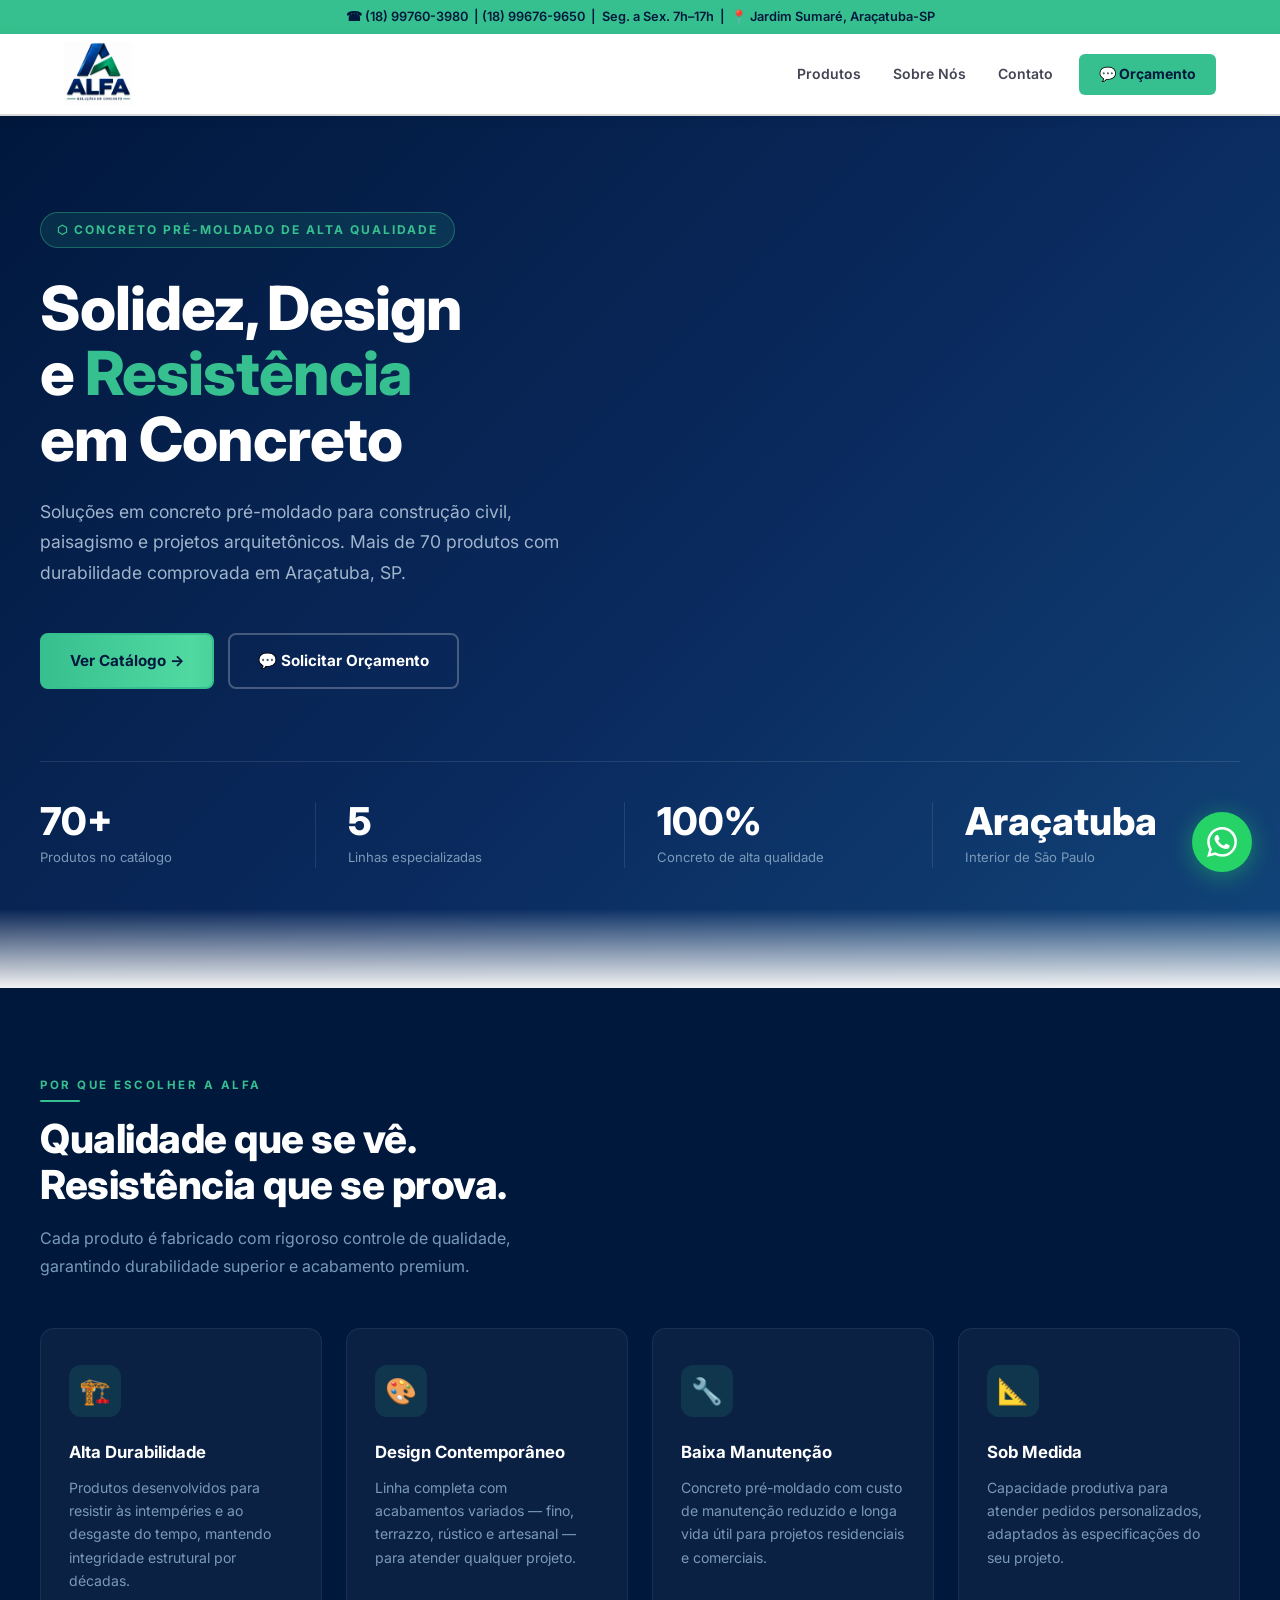
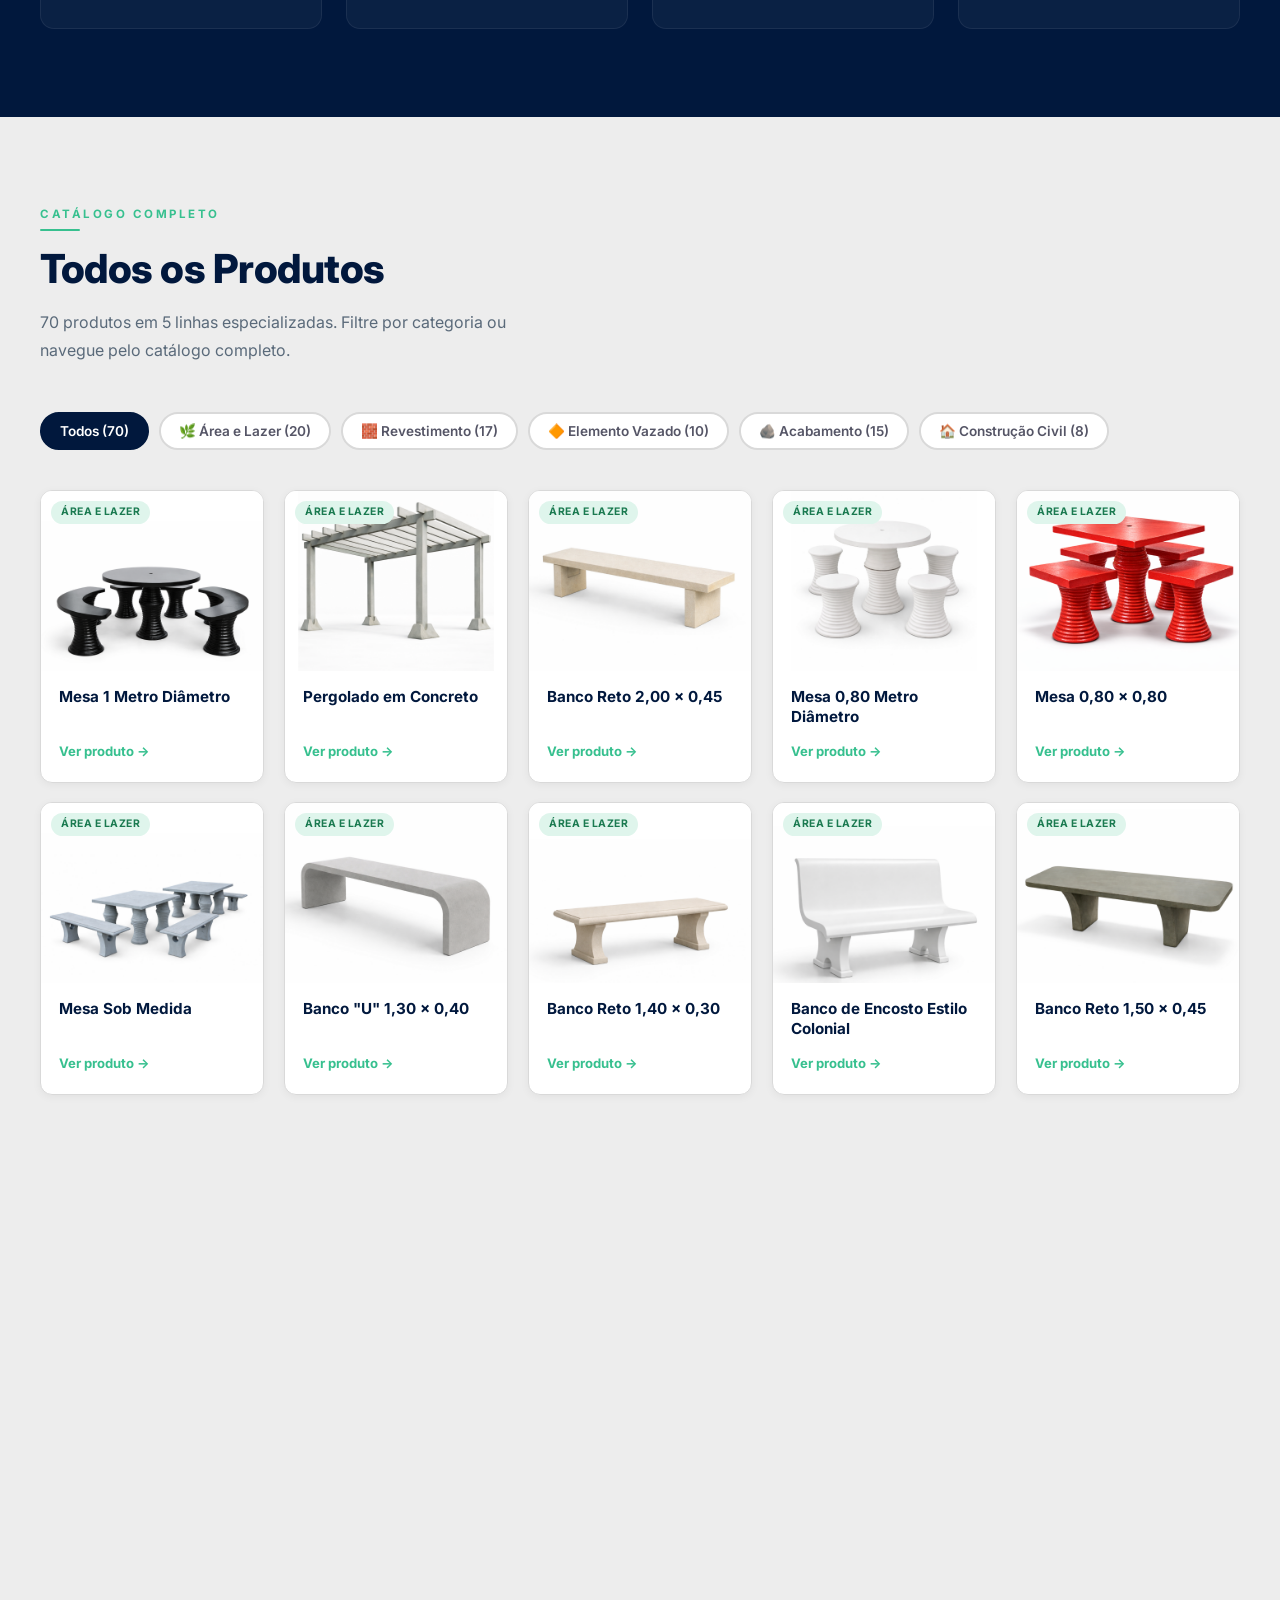
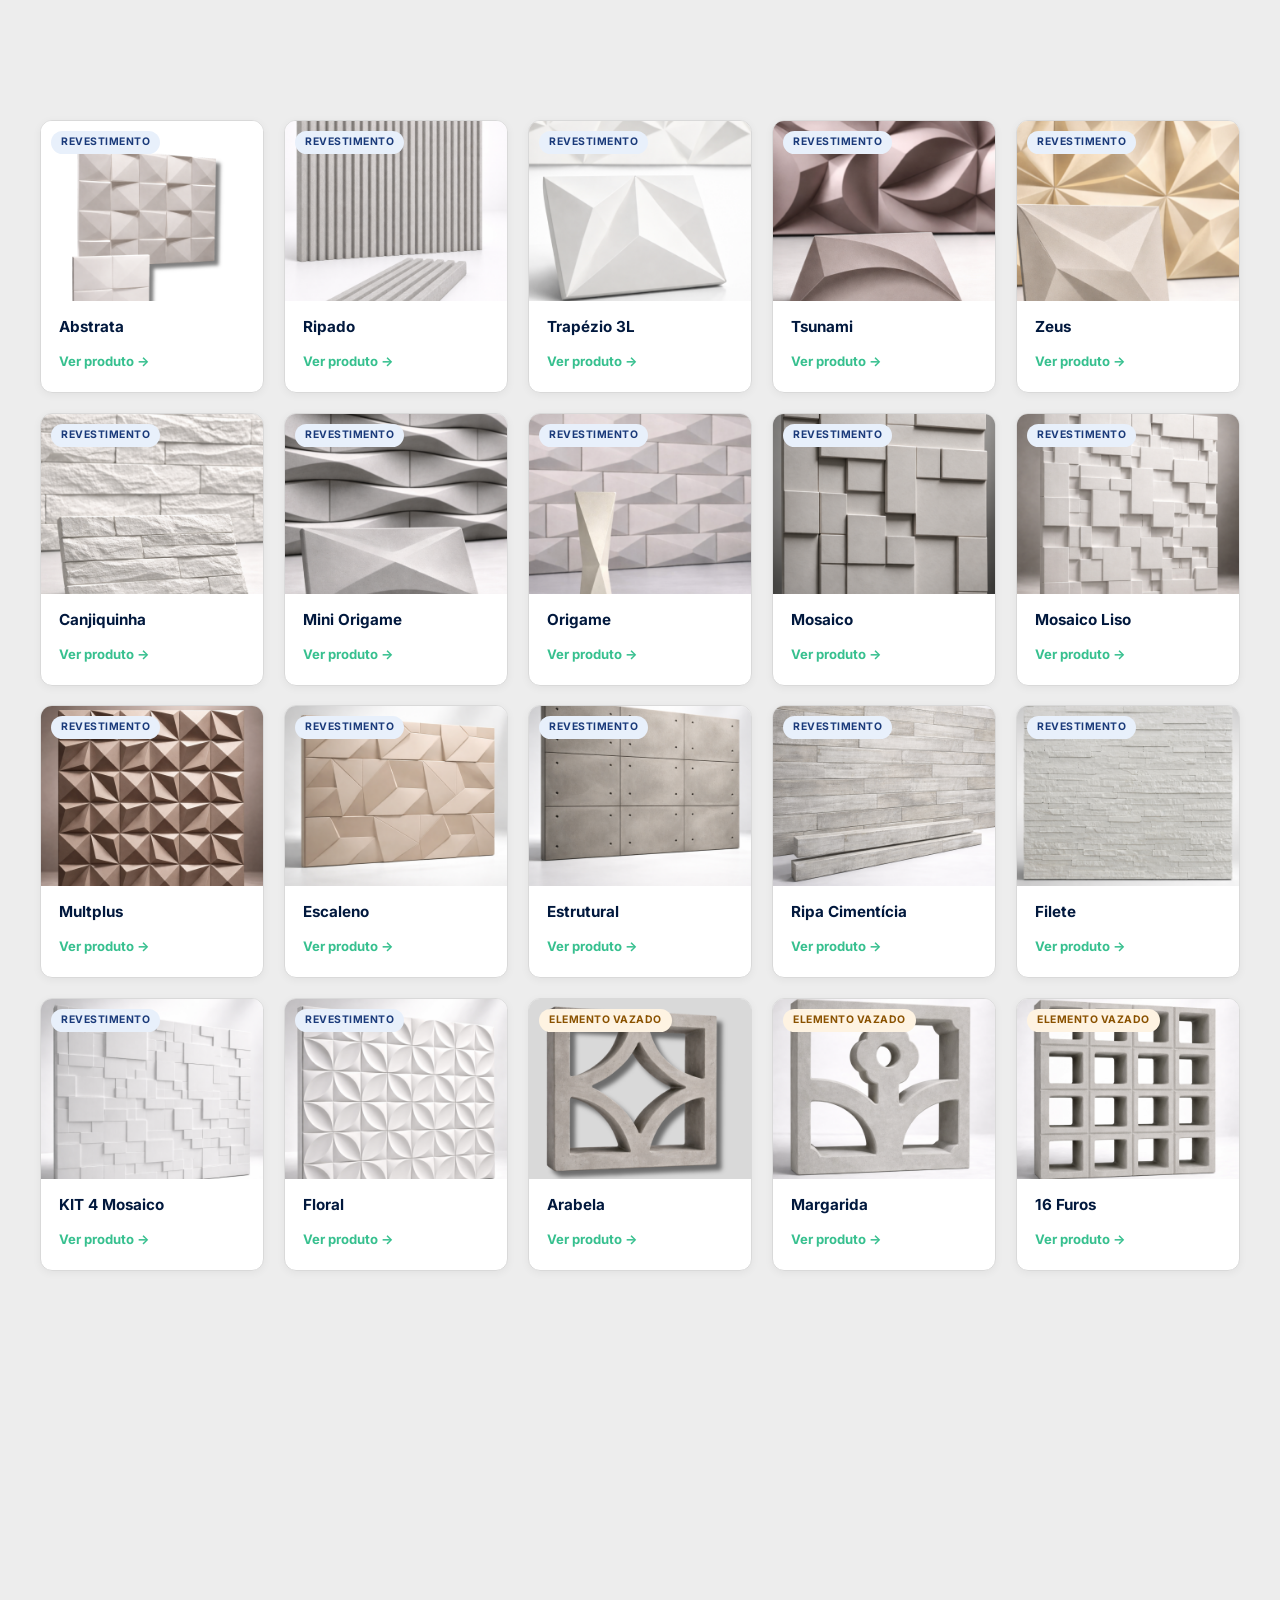
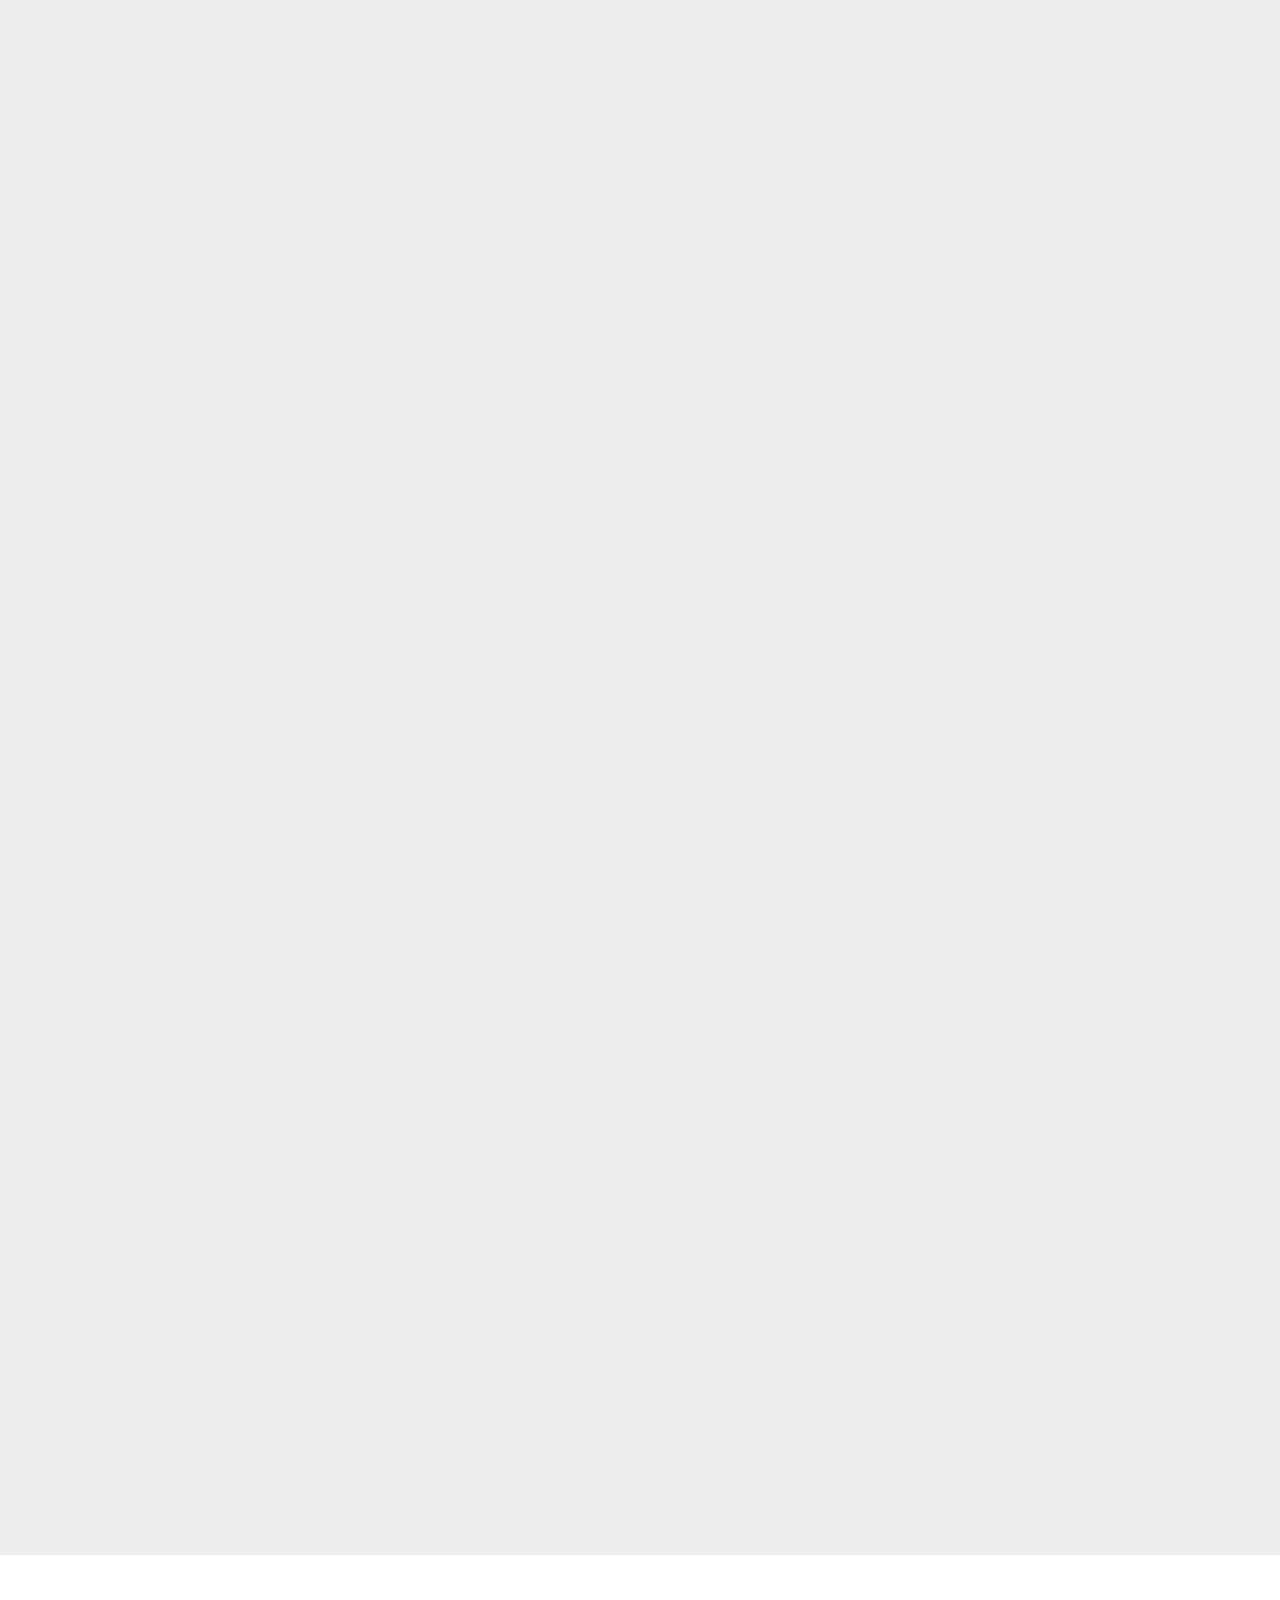
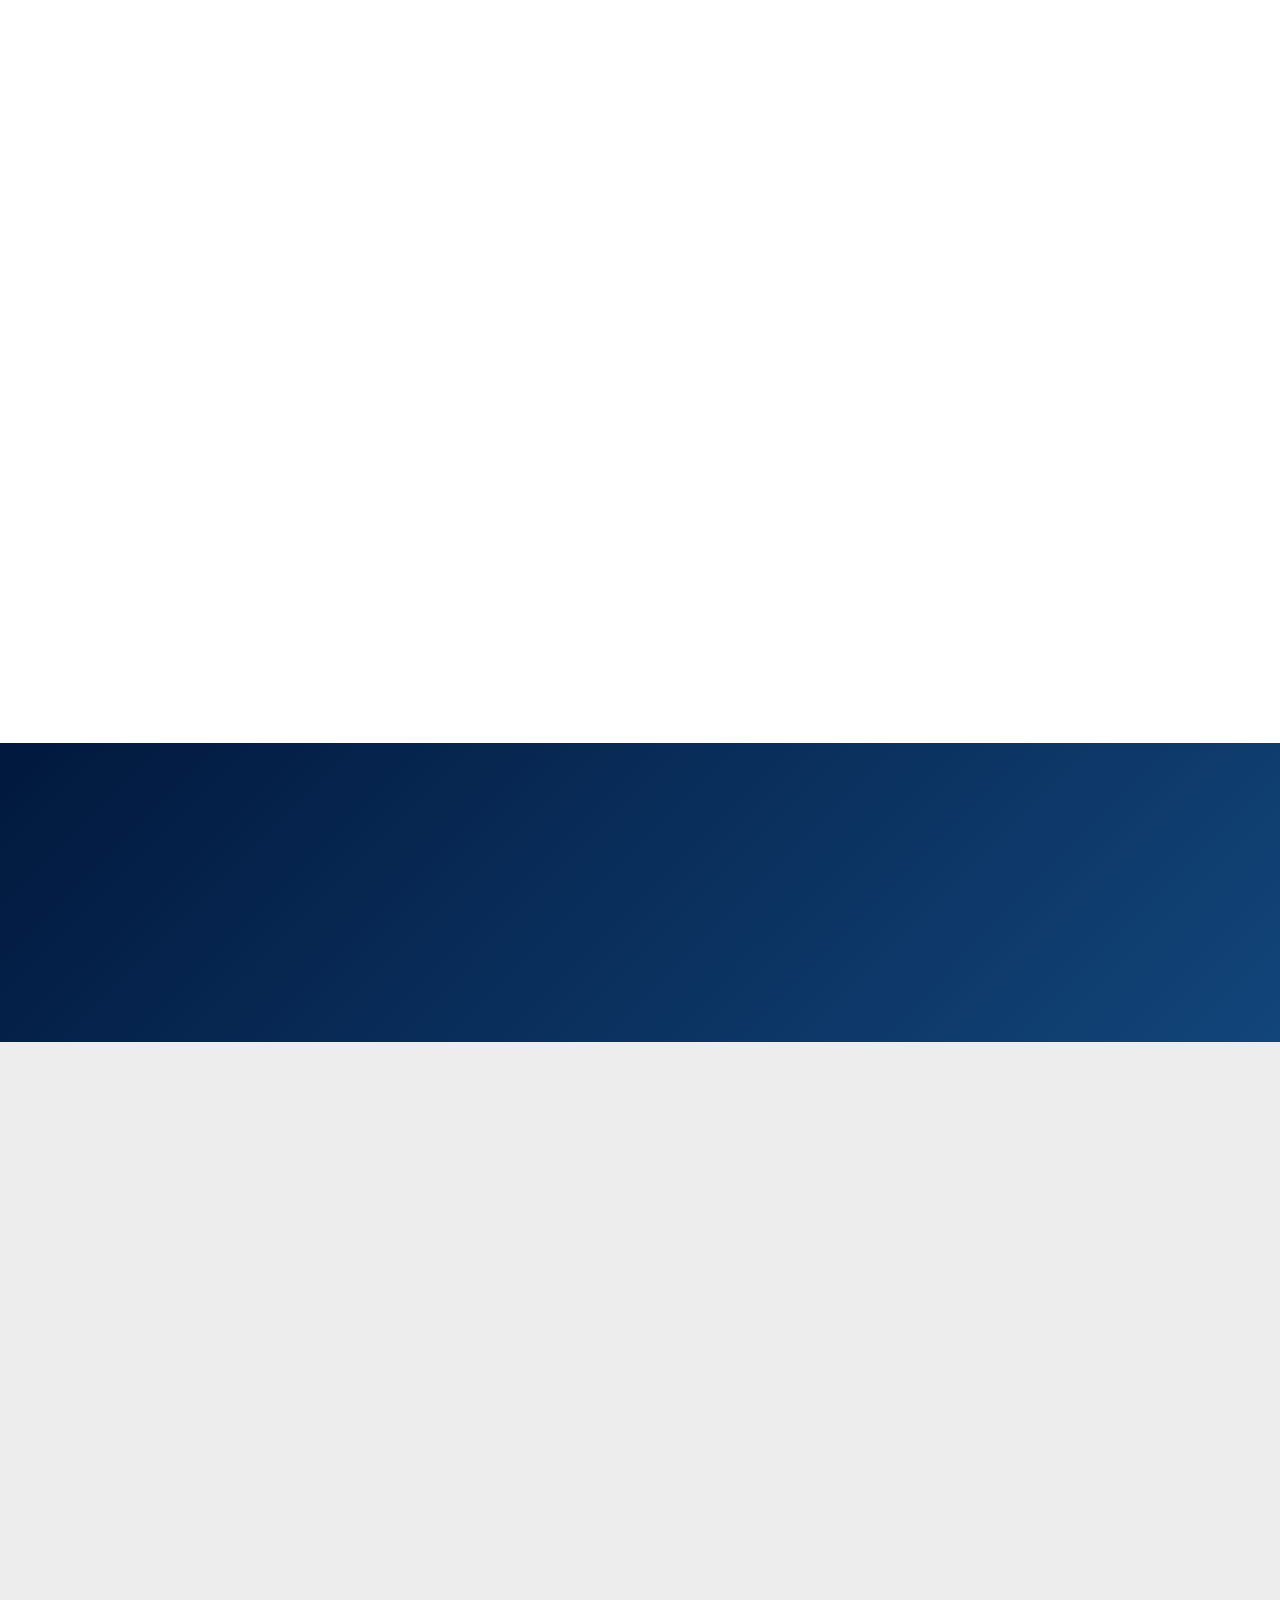
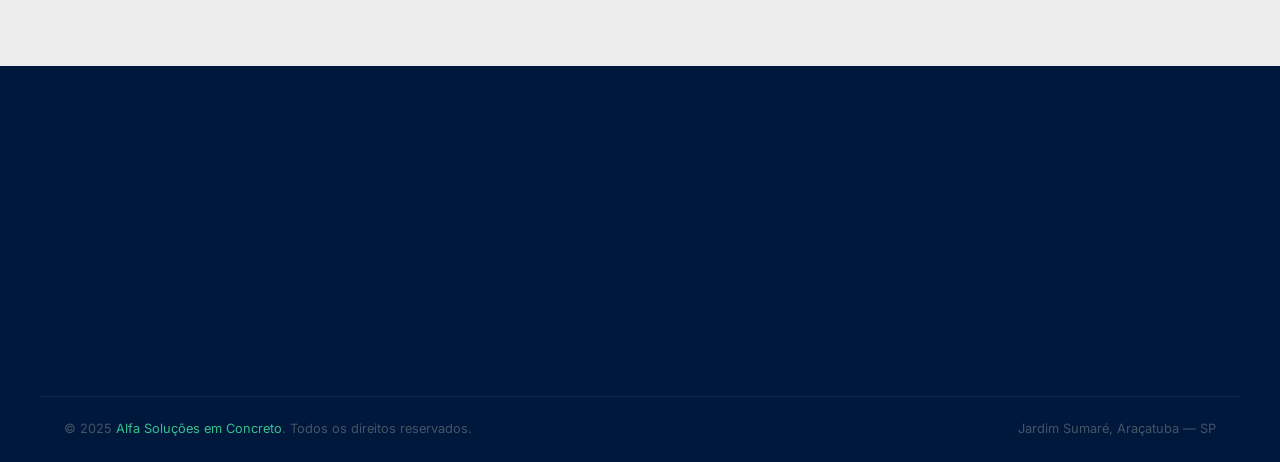
==== commit 46db4f70: "Adiciona animações profissionais ao site index.html: - Hero: cascata de entrada (badge → h1 → p → bo" ====
--- a/index.html
+++ b/index.html
@@ -222,6 +222,121 @@
             .footer-bottom { flex-direction: column; text-align: center; }
             .catalog-grid { grid-template-columns: repeat(auto-fill, minmax(160px, 1fr)); }
         }
+
+        /* ═══════════════════════════════════════════
+           ANIMAÇÕES PROFISSIONAIS
+        ═══════════════════════════════════════════ */
+        @media (prefers-reduced-motion: reduce) {
+            *, *::before, *::after { animation-duration: 0.01ms !important; transition-duration: 0.01ms !important; }
+        }
+
+        /* Keyframes */
+        @keyframes fadeSlideUp {
+            from { opacity: 0; transform: translateY(40px); }
+            to   { opacity: 1; transform: translateY(0); }
+        }
+        @keyframes fadeSlideLeft {
+            from { opacity: 0; transform: translateX(32px); }
+            to   { opacity: 1; transform: translateX(0); }
+        }
+        @keyframes fadeIn {
+            from { opacity: 0; }
+            to   { opacity: 1; }
+        }
+        @keyframes shimmerBtn {
+            0%   { background-position: 200% center; }
+            100% { background-position: -200% center; }
+        }
+        @keyframes waPulse {
+            0%, 100% { box-shadow: 0 4px 24px rgba(37,211,102,.45); }
+            50%       { box-shadow: 0 4px 36px rgba(37,211,102,.7), 0 0 0 12px rgba(37,211,102,.08); }
+        }
+        @keyframes badgeFloat {
+            0%, 100% { transform: translateY(0px); }
+            50%       { transform: translateY(-5px); }
+        }
+        @keyframes gradientShift {
+            0%   { background-position: 0% 50%; }
+            50%  { background-position: 100% 50%; }
+            100% { background-position: 0% 50%; }
+        }
+
+        /* Hero — cascata de entrada */
+        .hero-badge { animation: fadeSlideUp .7s cubic-bezier(.2,.8,.2,1) .1s both; }
+        .hero h1    { animation: fadeSlideUp .8s cubic-bezier(.2,.8,.2,1) .28s both; }
+        .hero p     { animation: fadeSlideUp .7s cubic-bezier(.2,.8,.2,1) .45s both; }
+        .hero-btns  { animation: fadeSlideUp .7s cubic-bezier(.2,.8,.2,1) .6s both; }
+        .hero-stats { animation: fadeIn .9s ease-out .8s both; }
+
+        /* Badge flutua após entrar */
+        .hero-badge-float { animation: fadeSlideUp .7s cubic-bezier(.2,.8,.2,1) .1s both, badgeFloat 3.5s ease-in-out 1s infinite; }
+
+        /* Scroll reveal universal */
+        .rv {
+            opacity: 0;
+            transform: translateY(32px);
+            transition: opacity .6s cubic-bezier(.25,.8,.25,1), transform .6s cubic-bezier(.25,.8,.25,1);
+            will-change: opacity, transform;
+        }
+        .rv.in { opacity: 1; transform: none; }
+
+        /* Delays para stagger */
+        .rv-d0  { transition-delay: 0s; }
+        .rv-d1  { transition-delay: .08s; }
+        .rv-d2  { transition-delay: .16s; }
+        .rv-d3  { transition-delay: .24s; }
+        .rv-d4  { transition-delay: .32s; }
+        .rv-d5  { transition-delay: .40s; }
+        .rv-d6  { transition-delay: .48s; }
+
+        /* Slide da lateral (sobre nós) */
+        .rv-left  { opacity: 0; transform: translateX(-36px); transition: opacity .7s cubic-bezier(.25,.8,.25,1), transform .7s cubic-bezier(.25,.8,.25,1); }
+        .rv-right { opacity: 0; transform: translateX(36px);  transition: opacity .7s cubic-bezier(.25,.8,.25,1), transform .7s cubic-bezier(.25,.8,.25,1); }
+        .rv-left.in, .rv-right.in { opacity: 1; transform: none; }
+
+        /* Botão verde — shimmer no hover */
+        .btn-green {
+            background-image: linear-gradient(90deg, var(--green) 0%, #50d9a0 35%, var(--green-mid) 65%, var(--green) 100%);
+            background-size: 250% auto;
+            transition: background-position .5s ease, transform .2s, box-shadow .2s, border-color .2s;
+        }
+        .btn-green:hover { background-position: right center; }
+
+        /* Header — scroll shadow */
+        header { transition: box-shadow .3s ease; }
+        header.scrolled { box-shadow: 0 4px 24px rgba(0,0,0,.14); }
+
+        /* WhatsApp pulse */
+        .wa-float { animation: waPulse 3s ease-in-out infinite; }
+        .wa-float:hover { animation: none; transform: scale(1.12); box-shadow: 0 8px 32px rgba(37,211,102,.6); }
+
+        /* Cards — spring hover */
+        .prod-card  { will-change: transform; }
+        .feat-card  { will-change: transform; }
+        .contact-card { will-change: transform; }
+
+        /* CTA banner — gradiente animado */
+        .cta-banner {
+            background: linear-gradient(135deg, var(--navy) 0%, var(--blue) 50%, #1a6aab 100%);
+            background-size: 200% 200%;
+            animation: gradientShift 8s ease infinite;
+        }
+
+        /* Top bar — fade in */
+        .top-bar { animation: fadeIn .5s ease-out both; }
+
+        /* Linha separadora animada sob eyebrow */
+        .eyebrow::after {
+            content: '';
+            display: block;
+            width: 0;
+            height: 2px;
+            background: var(--green);
+            margin-top: 6px;
+            border-radius: 2px;
+            transition: width .5s cubic-bezier(.25,.8,.25,1);
+        }
+        .eyebrow.in::after { width: 40px; }
     </style>
 </head>
 <body>
@@ -782,15 +897,111 @@
         const id = prodMap[nome];
         if (!id) return;
         const url = 'produto.html?id=' + id;
-        // Atualiza o link "Ver produto"
         const link = card.querySelector('.prod-link');
         if (link) { link.href = url; link.target = '_blank'; link.textContent = 'Ver produto →'; }
-        // Card inteiro clicável
         card.style.cursor = 'pointer';
         card.addEventListener('click', e => {
-            if (e.target.closest('a')) return; // não interfere nos links internos
+            if (e.target.closest('a')) return;
             window.open(url, '_blank');
         });
+    });
+
+    /* ═══════════════════════════════════════════════════
+       ANIMAÇÕES — INTERSECTION OBSERVER
+    ═══════════════════════════════════════════════════ */
+
+    // Badge do hero flutua após entrada
+    setTimeout(() => {
+        const badge = document.querySelector('.hero-badge');
+        if (badge) badge.classList.add('hero-badge-float');
+    }, 1200);
+
+    // Header encolhe levemente ao rolar
+    window.addEventListener('scroll', () => {
+        document.querySelector('header').classList.toggle('scrolled', window.scrollY > 50);
+    }, { passive: true });
+
+    // Observer genérico para .rv, .rv-left, .rv-right, .eyebrow
+    const revealObs = new IntersectionObserver((entries) => {
+        entries.forEach(entry => {
+            if (!entry.isIntersecting) return;
+            entry.target.classList.add('in');
+            revealObs.unobserve(entry.target);
+        });
+    }, { threshold: 0.12, rootMargin: '0px 0px -40px 0px' });
+
+    // Adiciona .rv automaticamente às seções principais
+    const revealSelectors = [
+        '.eyebrow', '.section-h2', '.section-lead',
+        '.feat-card', '.about-visual', '.about-copy',
+        '.contact-card', '.cta-text', '.cta-btns',
+        '.footer-brand', '.footer-col', '.tag'
+    ];
+    revealSelectors.forEach(sel => {
+        document.querySelectorAll(sel).forEach((el, i) => {
+            if (!el.classList.contains('rv') && !el.classList.contains('rv-left')) {
+                el.classList.add('rv', `rv-d${Math.min(i % 4, 6)}`);
+            }
+            revealObs.observe(el);
+        });
+    });
+
+    // Slide lateral na seção Sobre
+    const aboutVisual = document.querySelector('.about-visual');
+    const aboutCopy   = document.querySelector('.about-copy');
+    if (aboutVisual) { aboutVisual.classList.add('rv-left'); revealObs.observe(aboutVisual); }
+    if (aboutCopy)   { aboutCopy.classList.add('rv-right');  revealObs.observe(aboutCopy); }
+
+    // Stagger para product cards — agrupa em lotes de 6 por visibilidade
+    let cardBatch = 0;
+    const cardObs = new IntersectionObserver((entries) => {
+        const visible = entries.filter(e => e.isIntersecting);
+        visible.forEach((entry, i) => {
+            const el = entry.target;
+            const delay = (cardBatch % 6) * 90;
+            el.style.transitionDelay = delay + 'ms';
+            el.classList.add('rv', 'in');
+            cardBatch++;
+            cardObs.unobserve(el);
+        });
+    }, { threshold: 0.08, rootMargin: '0px 0px -20px 0px' });
+
+    document.querySelectorAll('.prod-card').forEach(card => {
+        card.classList.add('rv');
+        cardObs.observe(card);
+    });
+
+    // Animação de contagem para estatísticas do hero
+    function animateCount(el, target, suffix, duration = 1600) {
+        const start = performance.now();
+        const step = (now) => {
+            const t = Math.min((now - start) / duration, 1);
+            const eased = 1 - Math.pow(1 - t, 3);
+            el.textContent = Math.floor(eased * target) + suffix;
+            if (t < 1) requestAnimationFrame(step);
+        };
+        requestAnimationFrame(step);
+    }
+
+    // Dispara counters quando stats entram na tela
+    const statsEl = document.querySelector('.hero-stats');
+    if (statsEl) {
+        const statsObs = new IntersectionObserver(([entry]) => {
+            if (!entry.isIntersecting) return;
+            statsObs.disconnect();
+            const nums = statsEl.querySelectorAll('.stat-num');
+            // 70+, 5, 100%
+            const data = [{ val: 70, suf: '+' }, { val: 5, suf: '' }, { val: 100, suf: '%' }];
+            nums.forEach((el, i) => {
+                if (data[i]) animateCount(el, data[i].val, data[i].suf);
+            });
+        }, { threshold: 0.5 });
+        statsObs.observe(statsEl);
+    }
+
+    // Inicia reveal dos elementos já visíveis na tela ao carregar
+    document.querySelectorAll('.rv, .rv-left, .rv-right, .eyebrow').forEach(el => {
+        revealObs.observe(el);
     });
 </script>
 </body>
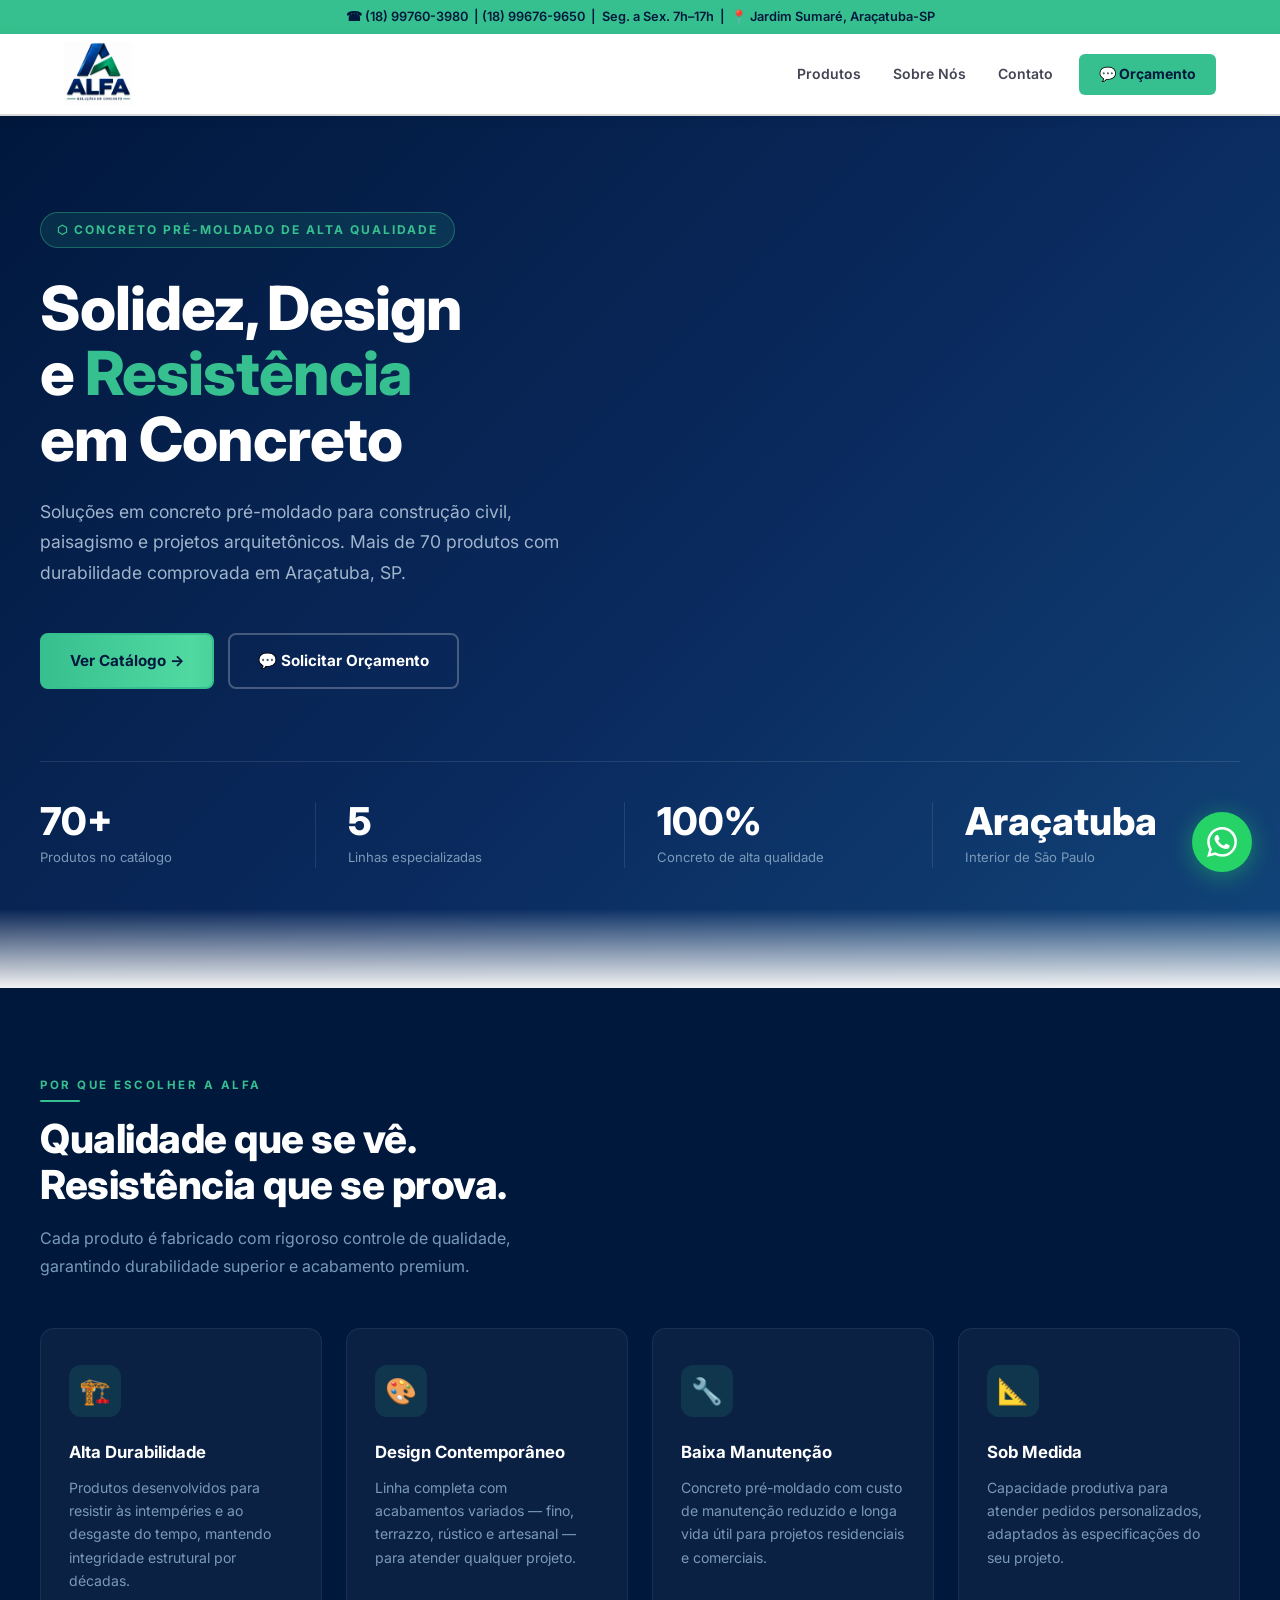
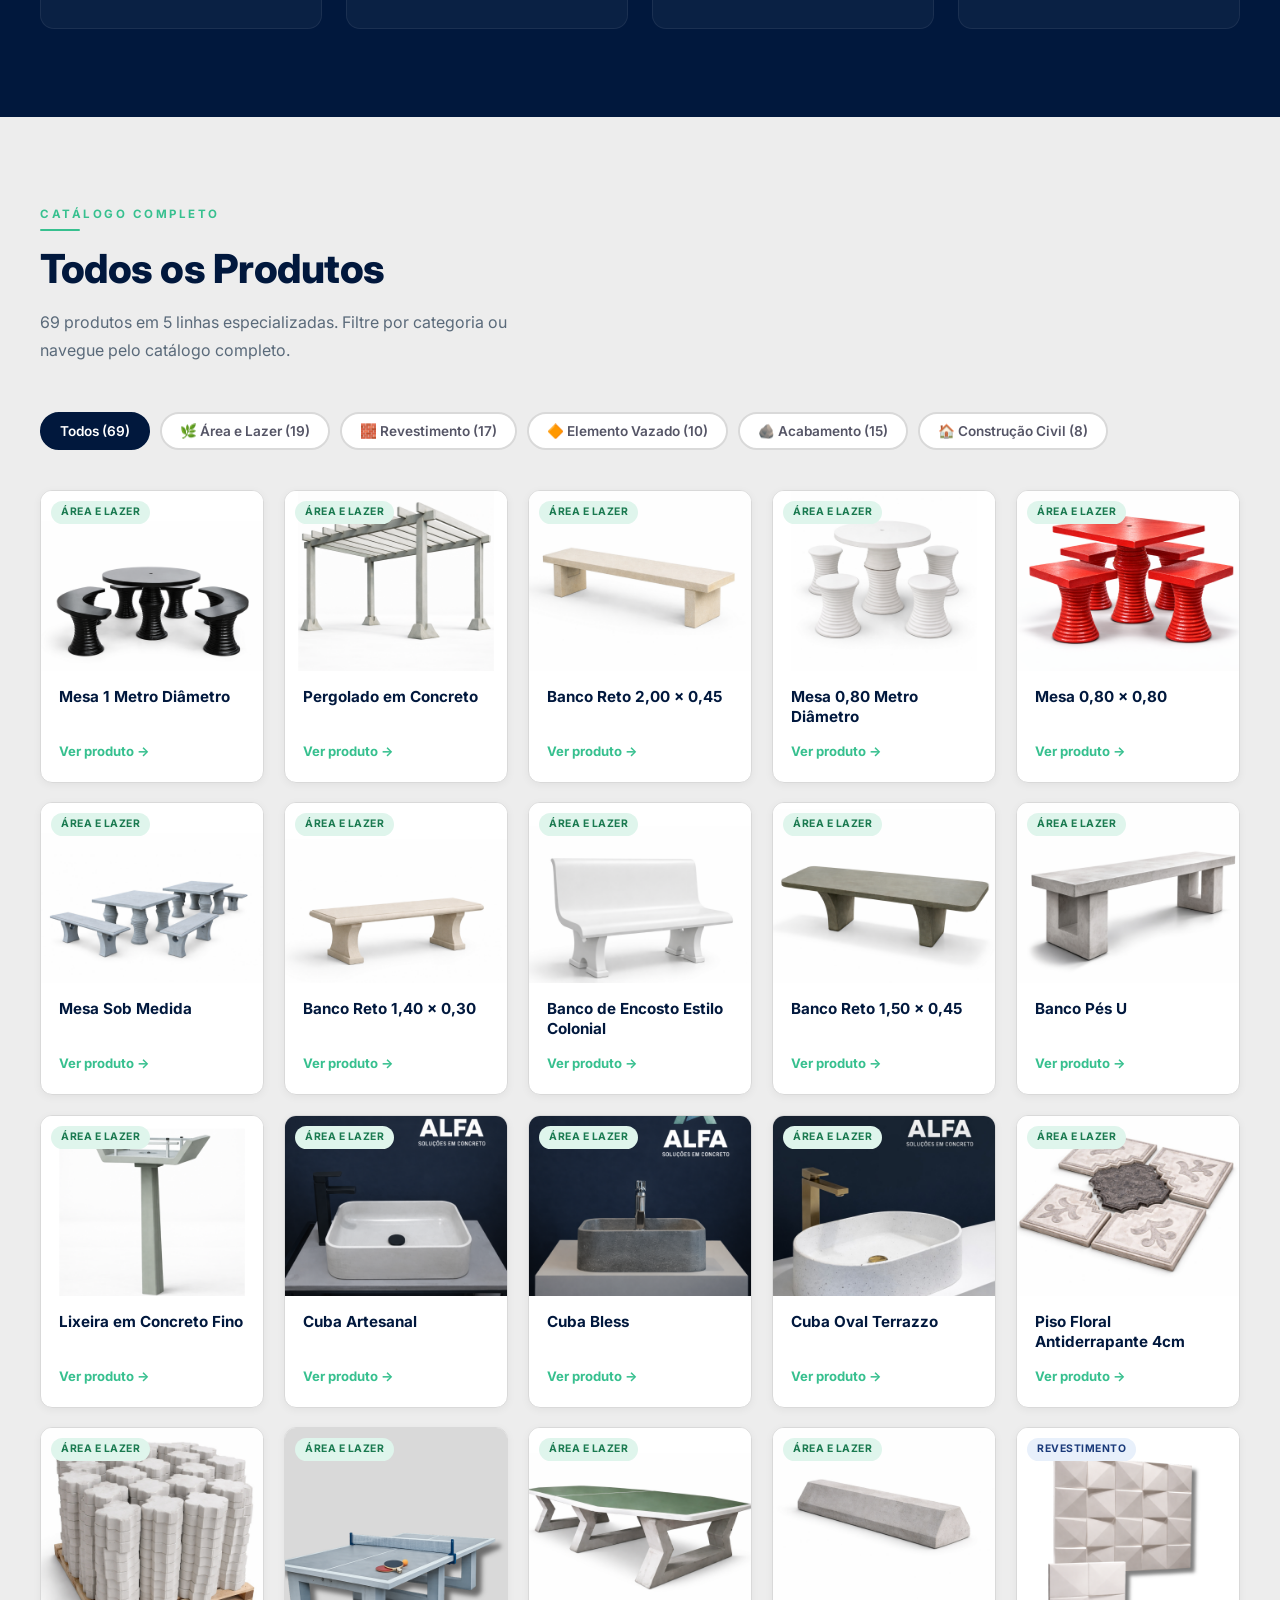
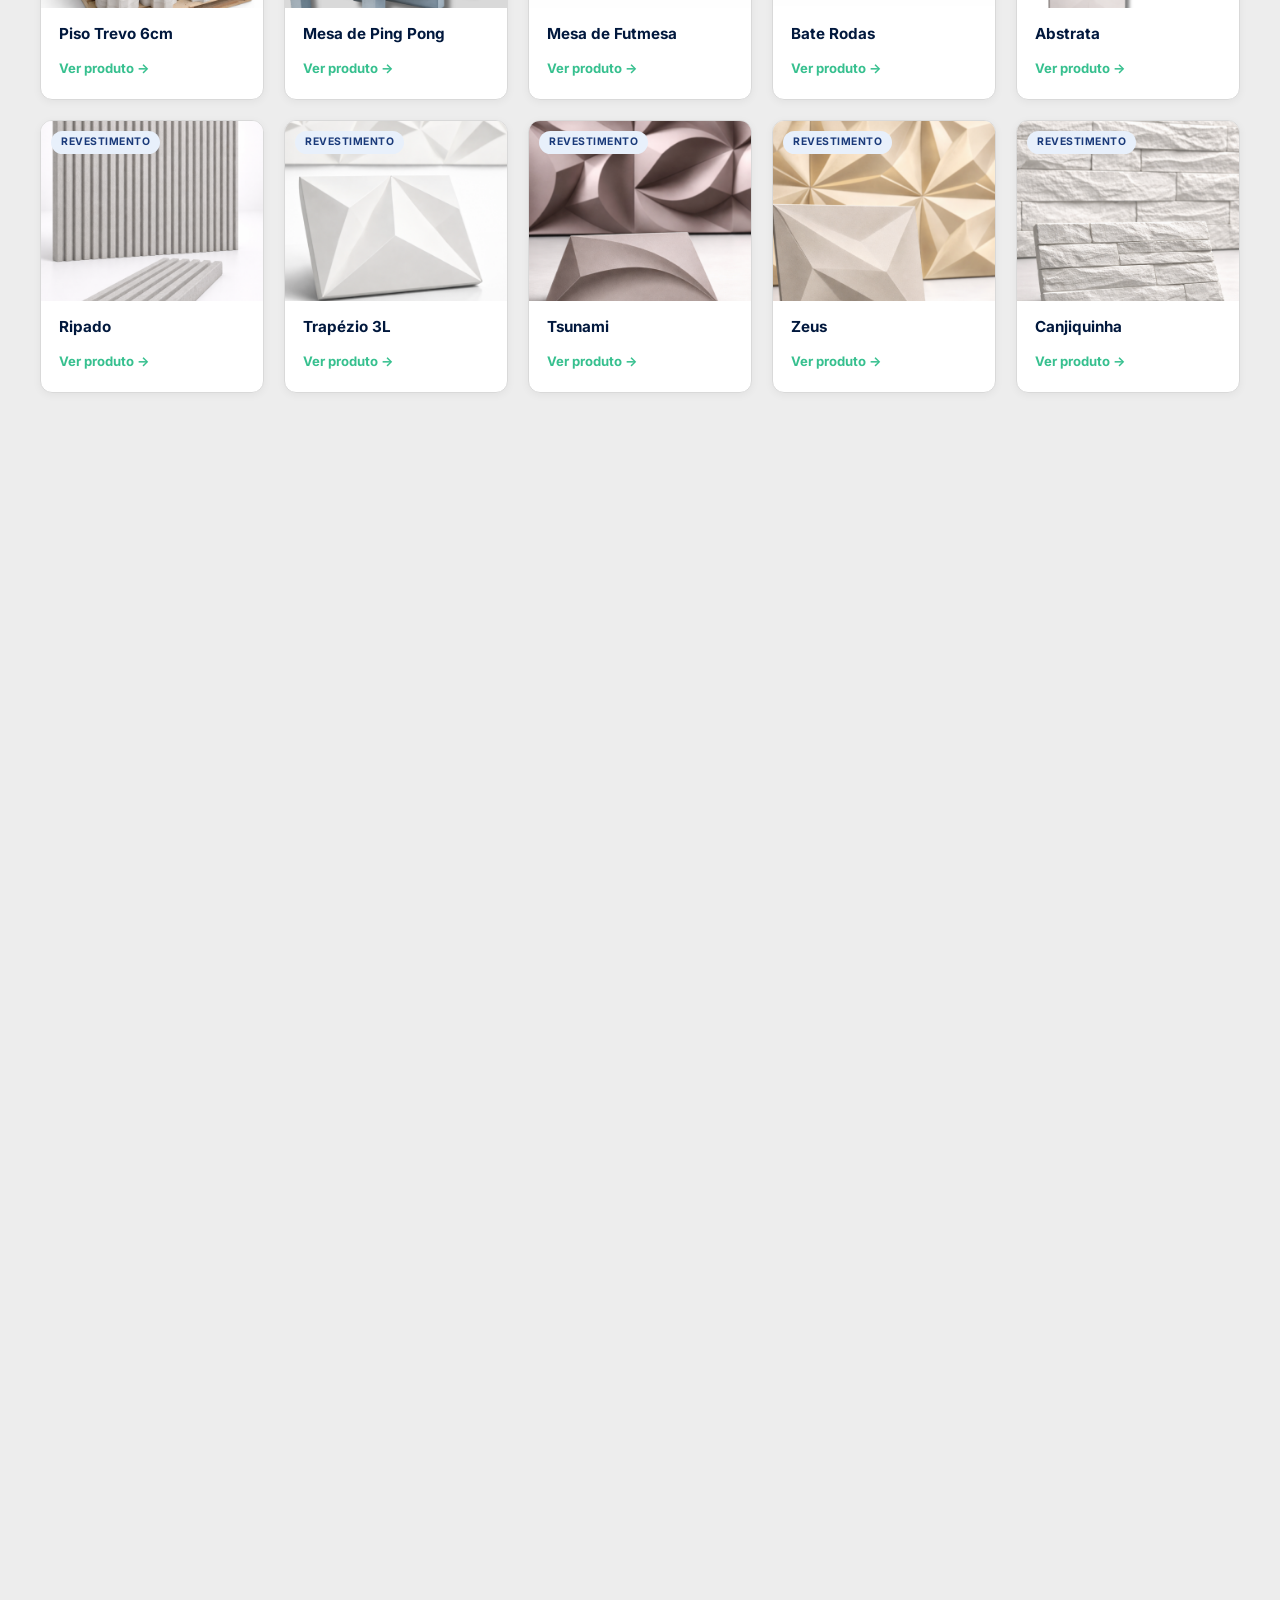
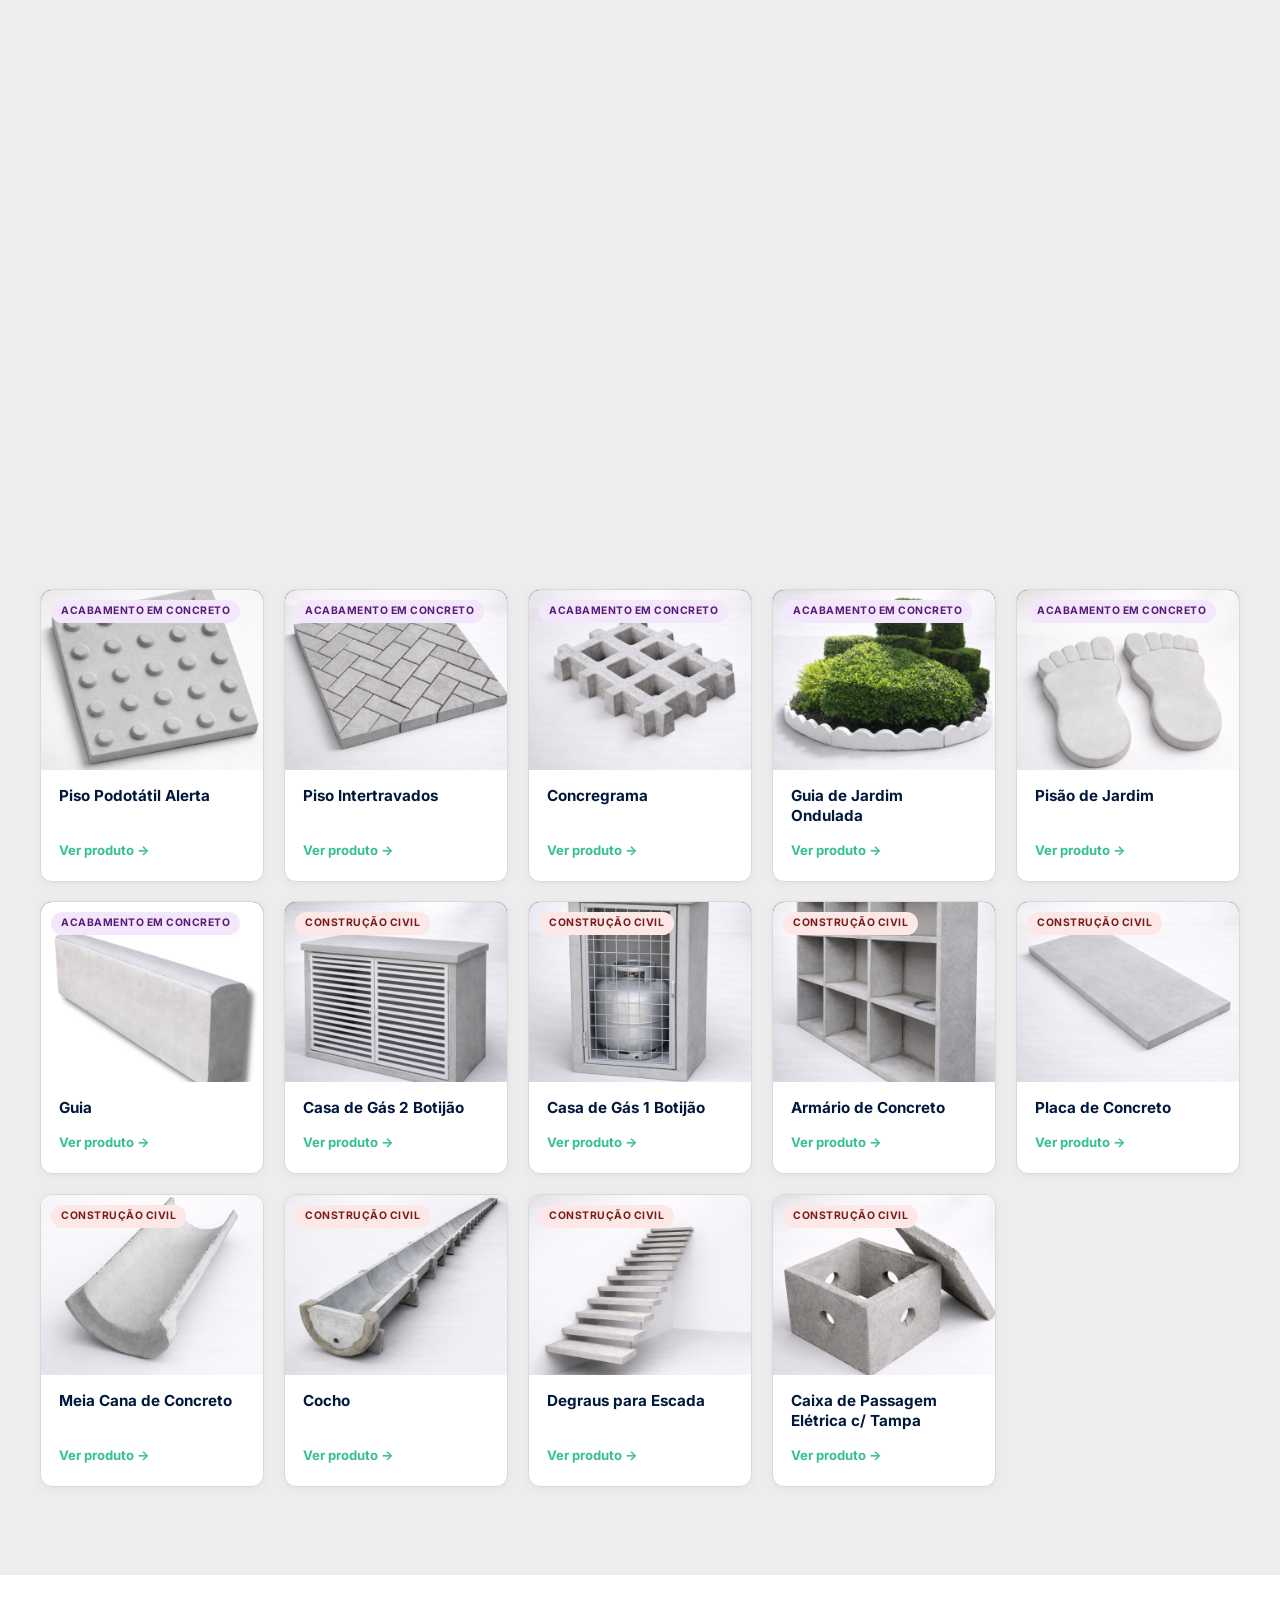
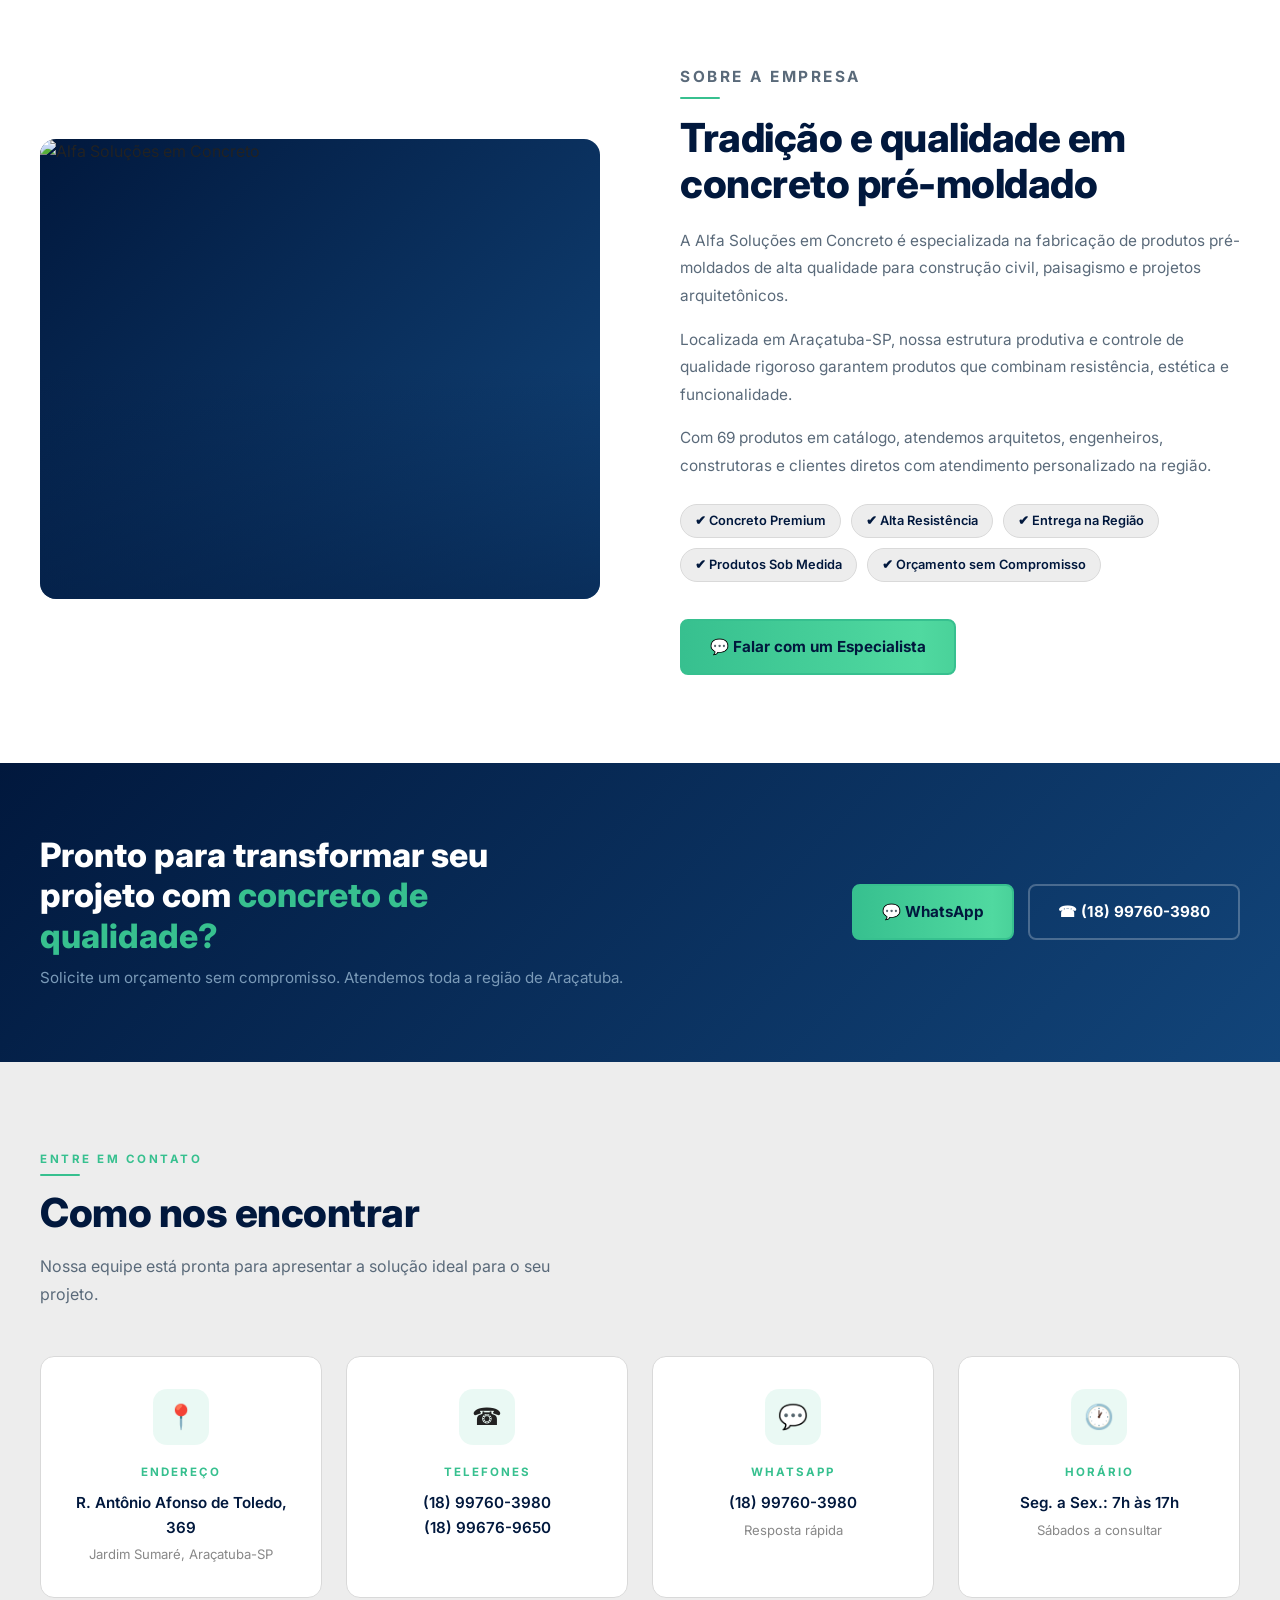
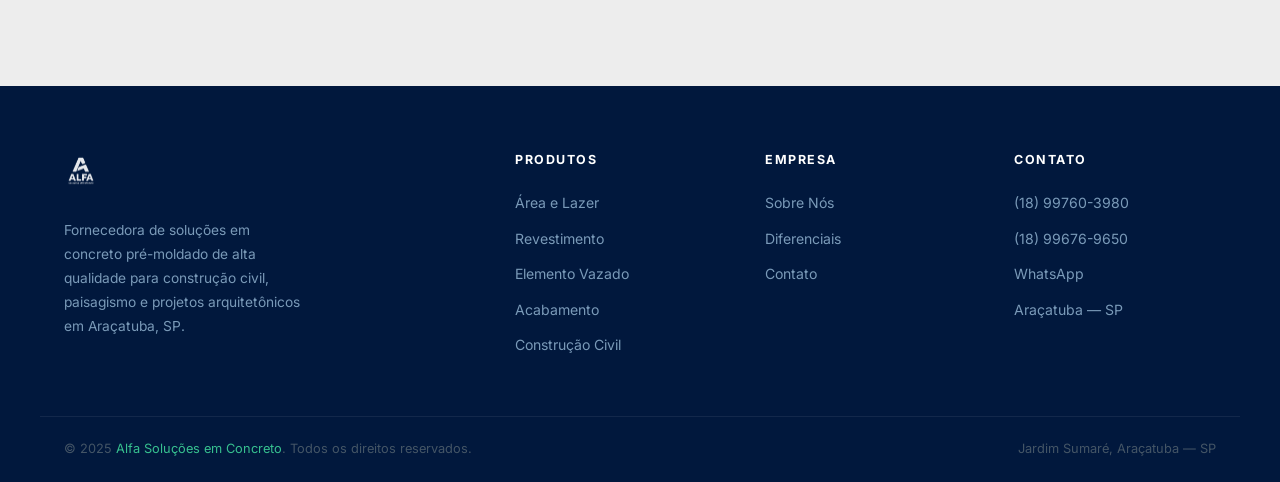
==== commit ae1f85ad: "Remove o Banco "U" 1,30 x 0,40 do catálogo Tira o card da vitrine, os dados da página de produto e a" ====
--- a/index.html
+++ b/index.html
@@ -4,7 +4,7 @@
     <meta charset="UTF-8">
     <meta name="viewport" content="width=device-width, initial-scale=1.0">
     <title>Alfa Soluções em Concreto | Araçatuba - SP</title>
-    <meta name="description" content="Fornecedora de soluções em concreto pré-moldado de alta qualidade. 70 produtos para construção, paisagismo e projetos arquitetônicos em Araçatuba, SP.">
+    <meta name="description" content="Fornecedora de soluções em concreto pré-moldado de alta qualidade. 69 produtos para construção, paisagismo e projetos arquitetônicos em Araçatuba, SP.">
     <link rel="preconnect" href="https://fonts.googleapis.com">
     <link href="https://fonts.googleapis.com/css2?family=Inter:wght@300;400;500;600;700;800&display=swap" rel="stylesheet">
     <style>
@@ -403,11 +403,11 @@
     <div class="section-inner">
         <p class="eyebrow">Catálogo Completo</p>
         <h2 class="section-h2">Todos os Produtos</h2>
-        <p class="section-lead">70 produtos em 5 linhas especializadas. Filtre por categoria ou navegue pelo catálogo completo.</p>
+        <p class="section-lead">69 produtos em 5 linhas especializadas. Filtre por categoria ou navegue pelo catálogo completo.</p>
 
         <div class="cat-filters">
-            <button class="cat-btn active" data-cat="all">Todos (70)</button>
-            <button class="cat-btn" data-cat="area-lazer">🌿 Área e Lazer (20)</button>
+            <button class="cat-btn active" data-cat="all">Todos (69)</button>
+            <button class="cat-btn" data-cat="area-lazer">🌿 Área e Lazer (19)</button>
             <button class="cat-btn" data-cat="revestimento">🧱 Revestimento (17)</button>
             <button class="cat-btn" data-cat="elemento-vazado">🔶 Elemento Vazado (10)</button>
             <button class="cat-btn" data-cat="acabamento">🪨 Acabamento (15)</button>
@@ -438,10 +438,6 @@
             <div class="prod-card" data-cat="area-lazer">
                 <div class="prod-thumb"><img src="./Alfa Solucoes em Concreto_files/1775584117823-gokpu.png" alt="Mesa Sob Medida" loading="lazy"><span class="cat-badge badge-area">Área e Lazer</span></div>
                 <div class="prod-body"><h3>Mesa Sob Medida</h3><a href="produto.html?id=mesa-sob-medida" target="_blank" rel="noopener" class="prod-link">Ver produto →</a></div>
-            </div>
-            <div class="prod-card" data-cat="area-lazer">
-                <div class="prod-thumb"><img src="./Alfa Solucoes em Concreto_files/1775584144365-bpgk.png" alt="Banco &quot;U&quot; 1,30 x 0,40" loading="lazy"><span class="cat-badge badge-area">Área e Lazer</span></div>
-                <div class="prod-body"><h3>Banco "U" 1,30 x 0,40</h3><a href="produto.html?id=banco-u-130x040" target="_blank" rel="noopener" class="prod-link">Ver produto →</a></div>
             </div>
             <div class="prod-card" data-cat="area-lazer">
                 <div class="prod-thumb"><img src="./Alfa Solucoes em Concreto_files/1775584281728-fa8h7p.png" alt="Banco Reto 1,40 x 0,30" loading="lazy"><span class="cat-badge badge-area">Área e Lazer</span></div>
@@ -711,7 +707,7 @@
                 <h2 class="section-h2">Tradição e qualidade em concreto pré-moldado</h2>
                 <p>A Alfa Soluções em Concreto é especializada na fabricação de produtos pré-moldados de alta qualidade para construção civil, paisagismo e projetos arquitetônicos.</p>
                 <p>Localizada em Araçatuba-SP, nossa estrutura produtiva e controle de qualidade rigoroso garantem produtos que combinam resistência, estética e funcionalidade.</p>
-                <p>Com 70 produtos em catálogo, atendemos arquitetos, engenheiros, construtoras e clientes diretos com atendimento personalizado na região.</p>
+                <p>Com 69 produtos em catálogo, atendemos arquitetos, engenheiros, construtoras e clientes diretos com atendimento personalizado na região.</p>
                 <div class="tag-row">
                     <span class="tag">✔ Concreto Premium</span>
                     <span class="tag">✔ Alta Resistência</span>
@@ -825,7 +821,6 @@
       'Mesa 0,80 Metro Diâmetro': 'mesa-080-diametro',
       'Mesa 0,80 x 0,80': 'mesa-080x080',
       'Mesa Sob Medida': 'mesa-sob-medida',
-      'Banco "U" 1,30 x 0,40': 'banco-u-130x040',
       'Banco Reto 1,40 x 0,30': 'banco-reto-140x030',
       'Banco de Encosto Estilo Colonial': 'banco-encosto-colonial',
       'Banco Reto 1,50 x 0,45': 'banco-reto-150x045',
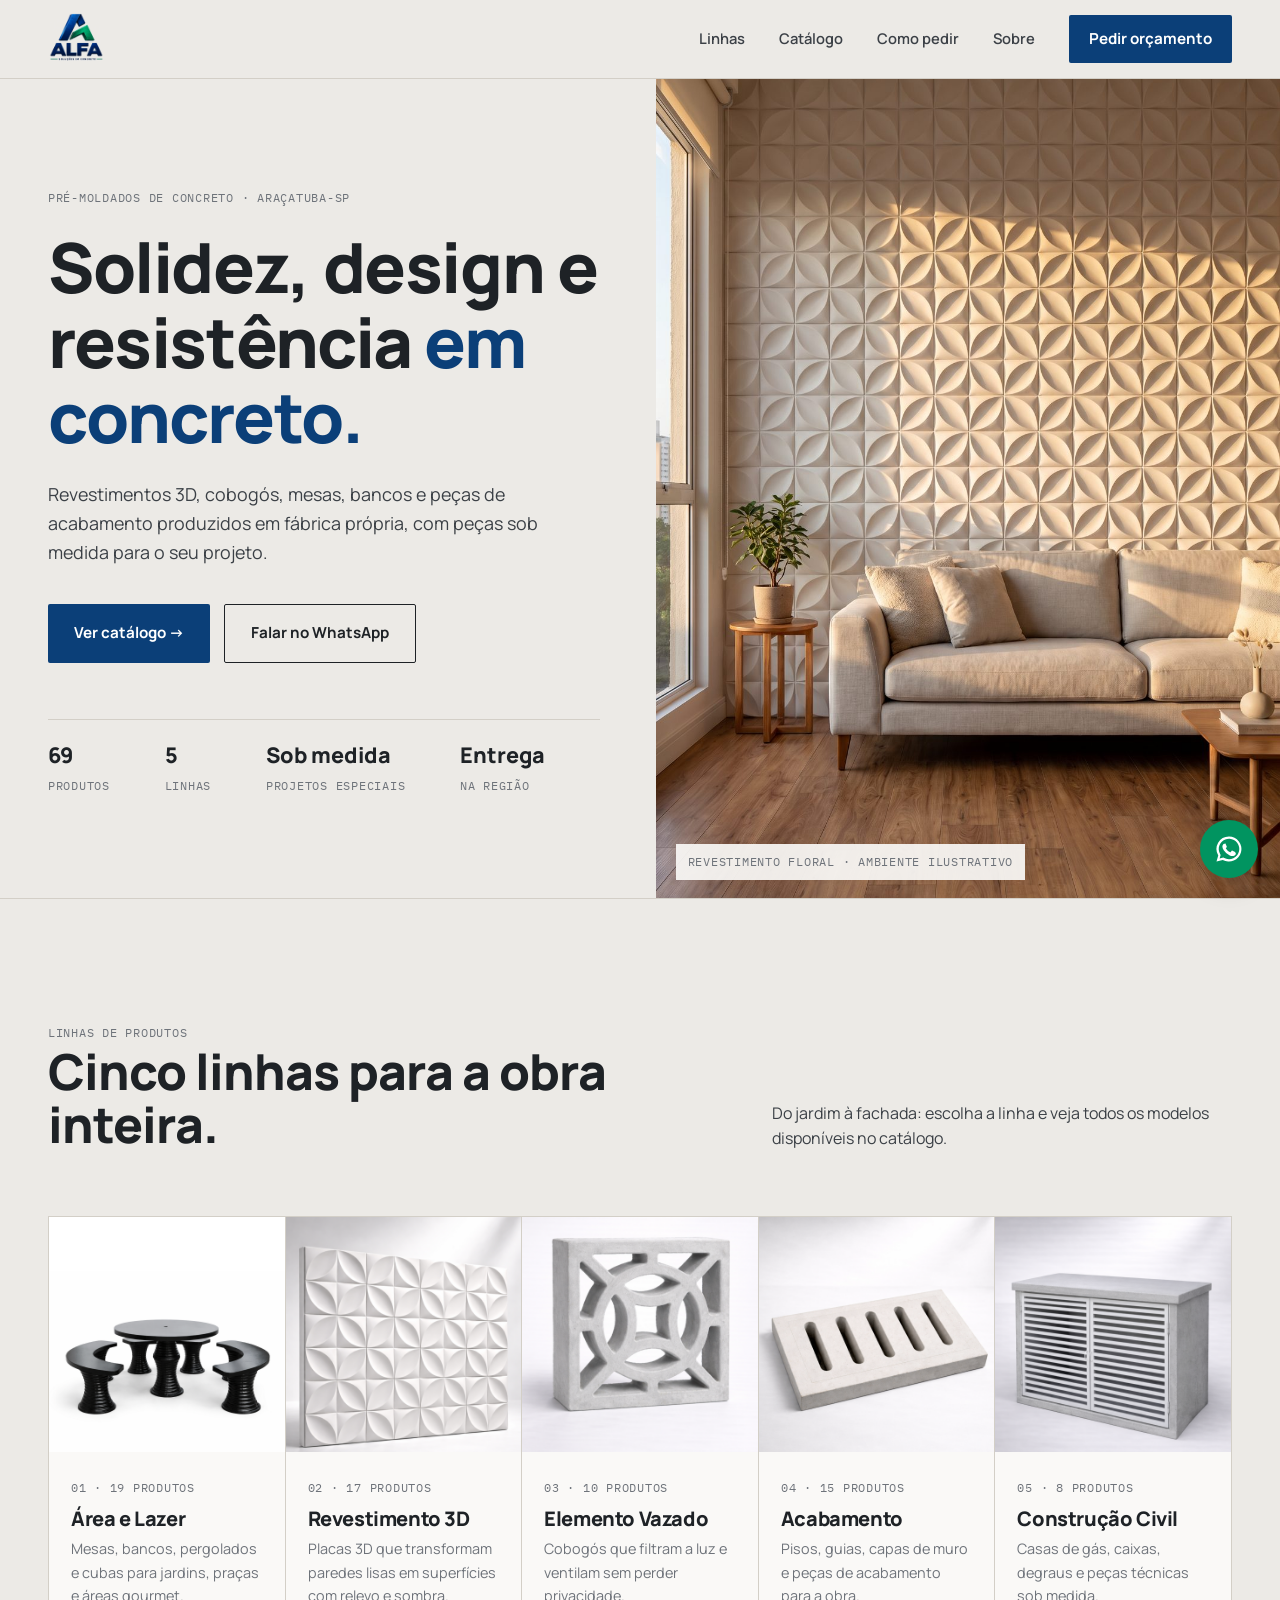
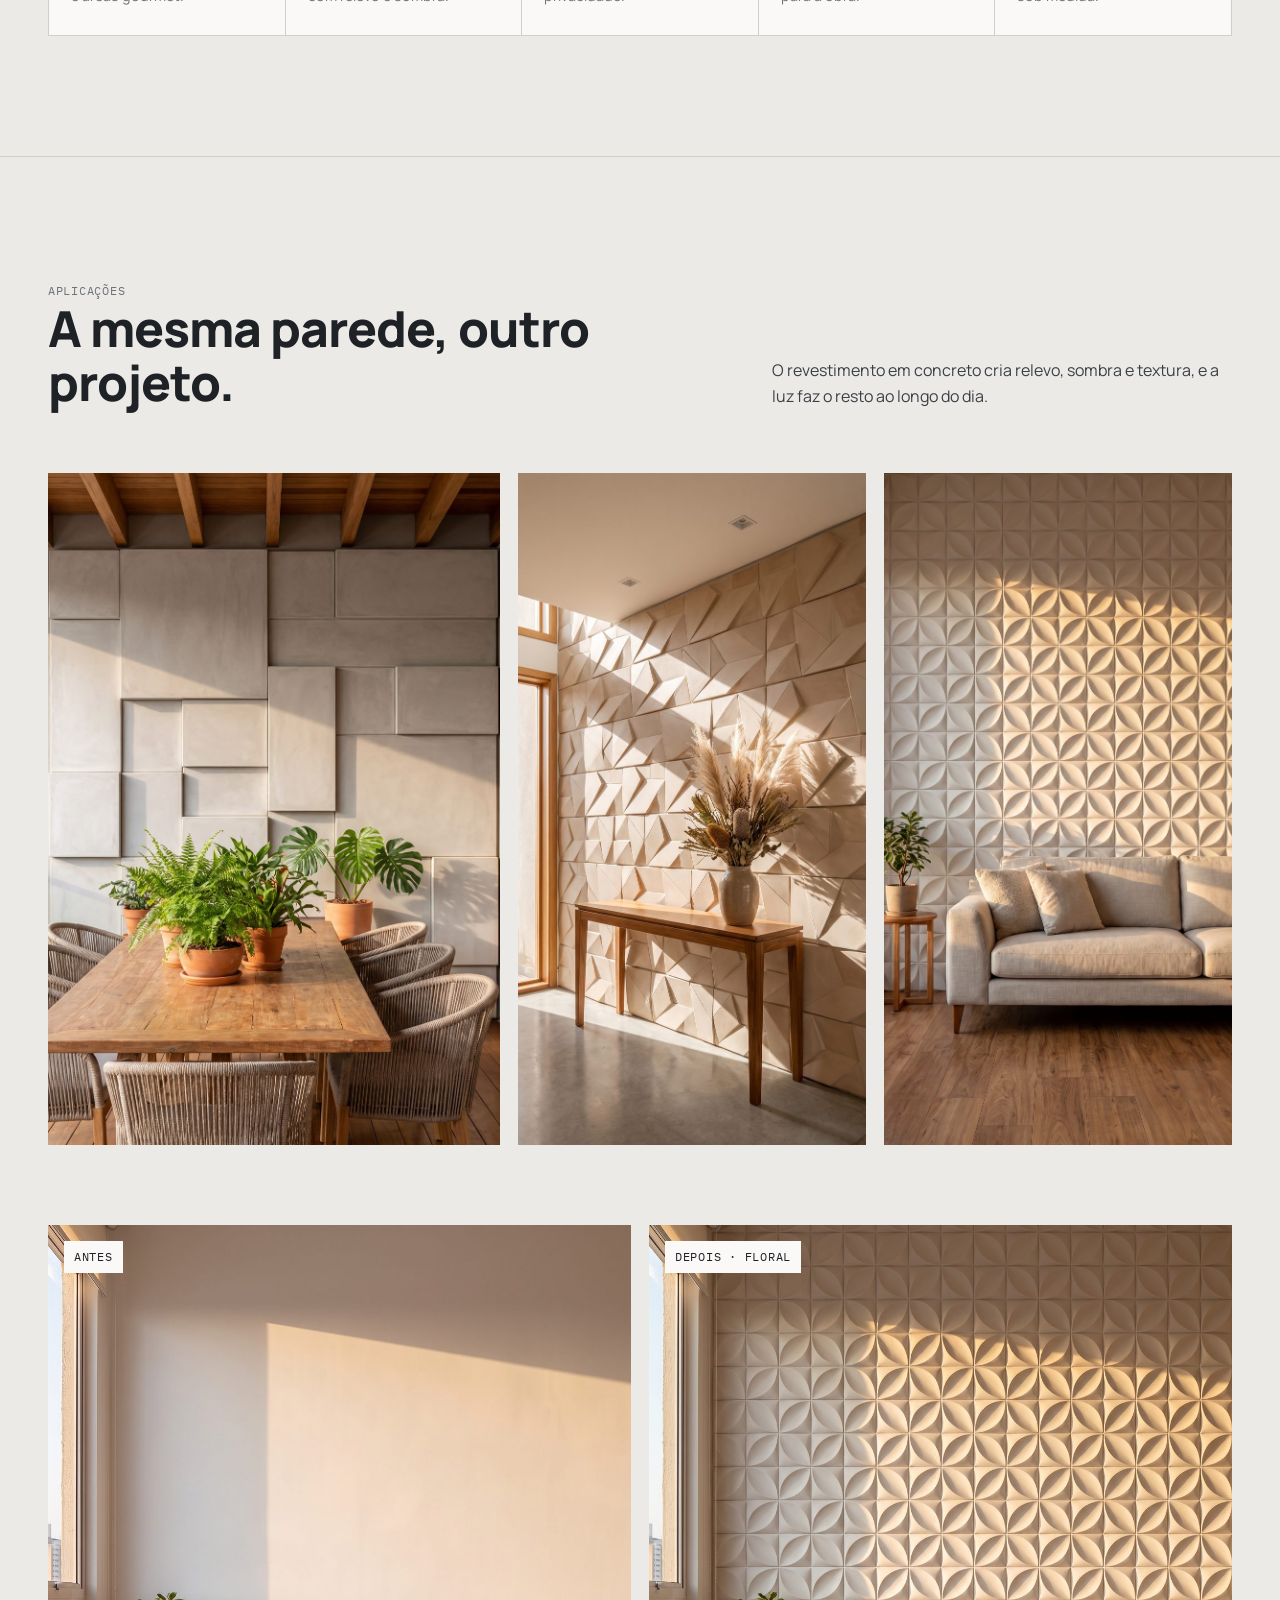
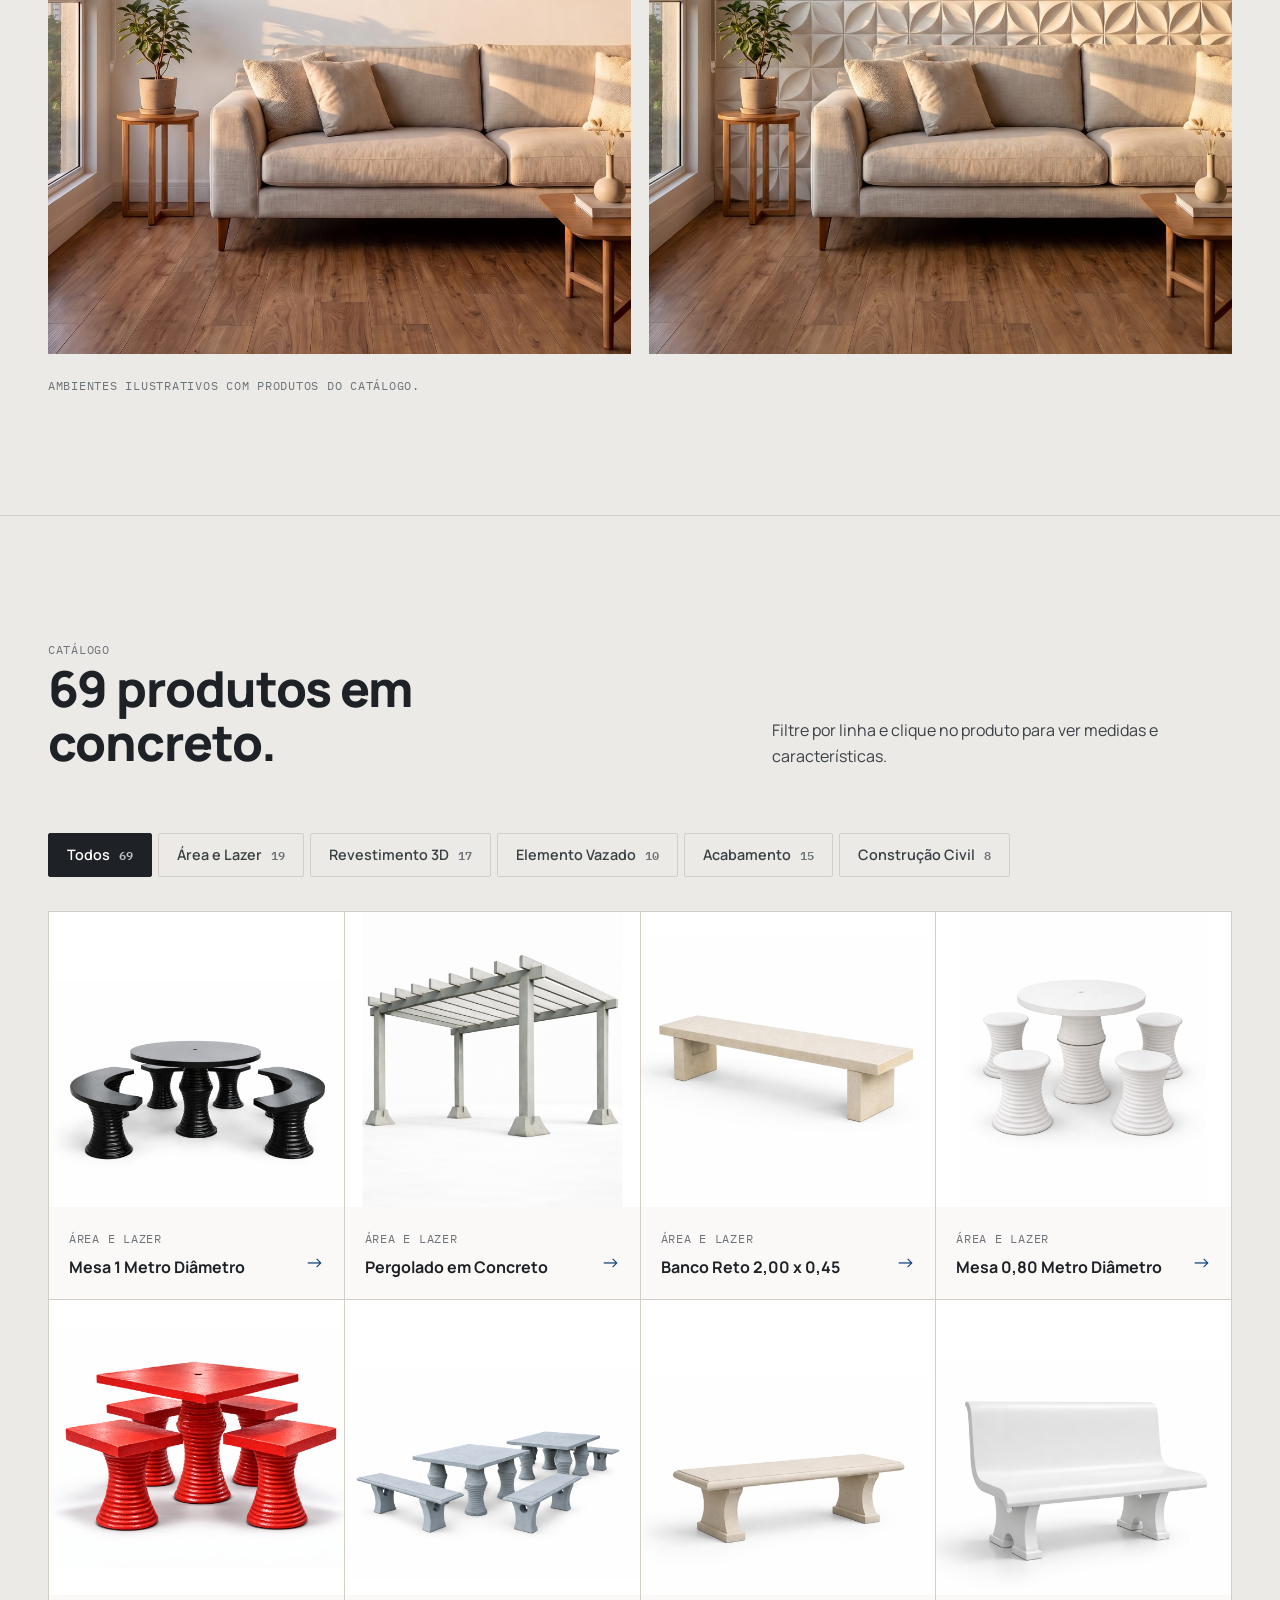
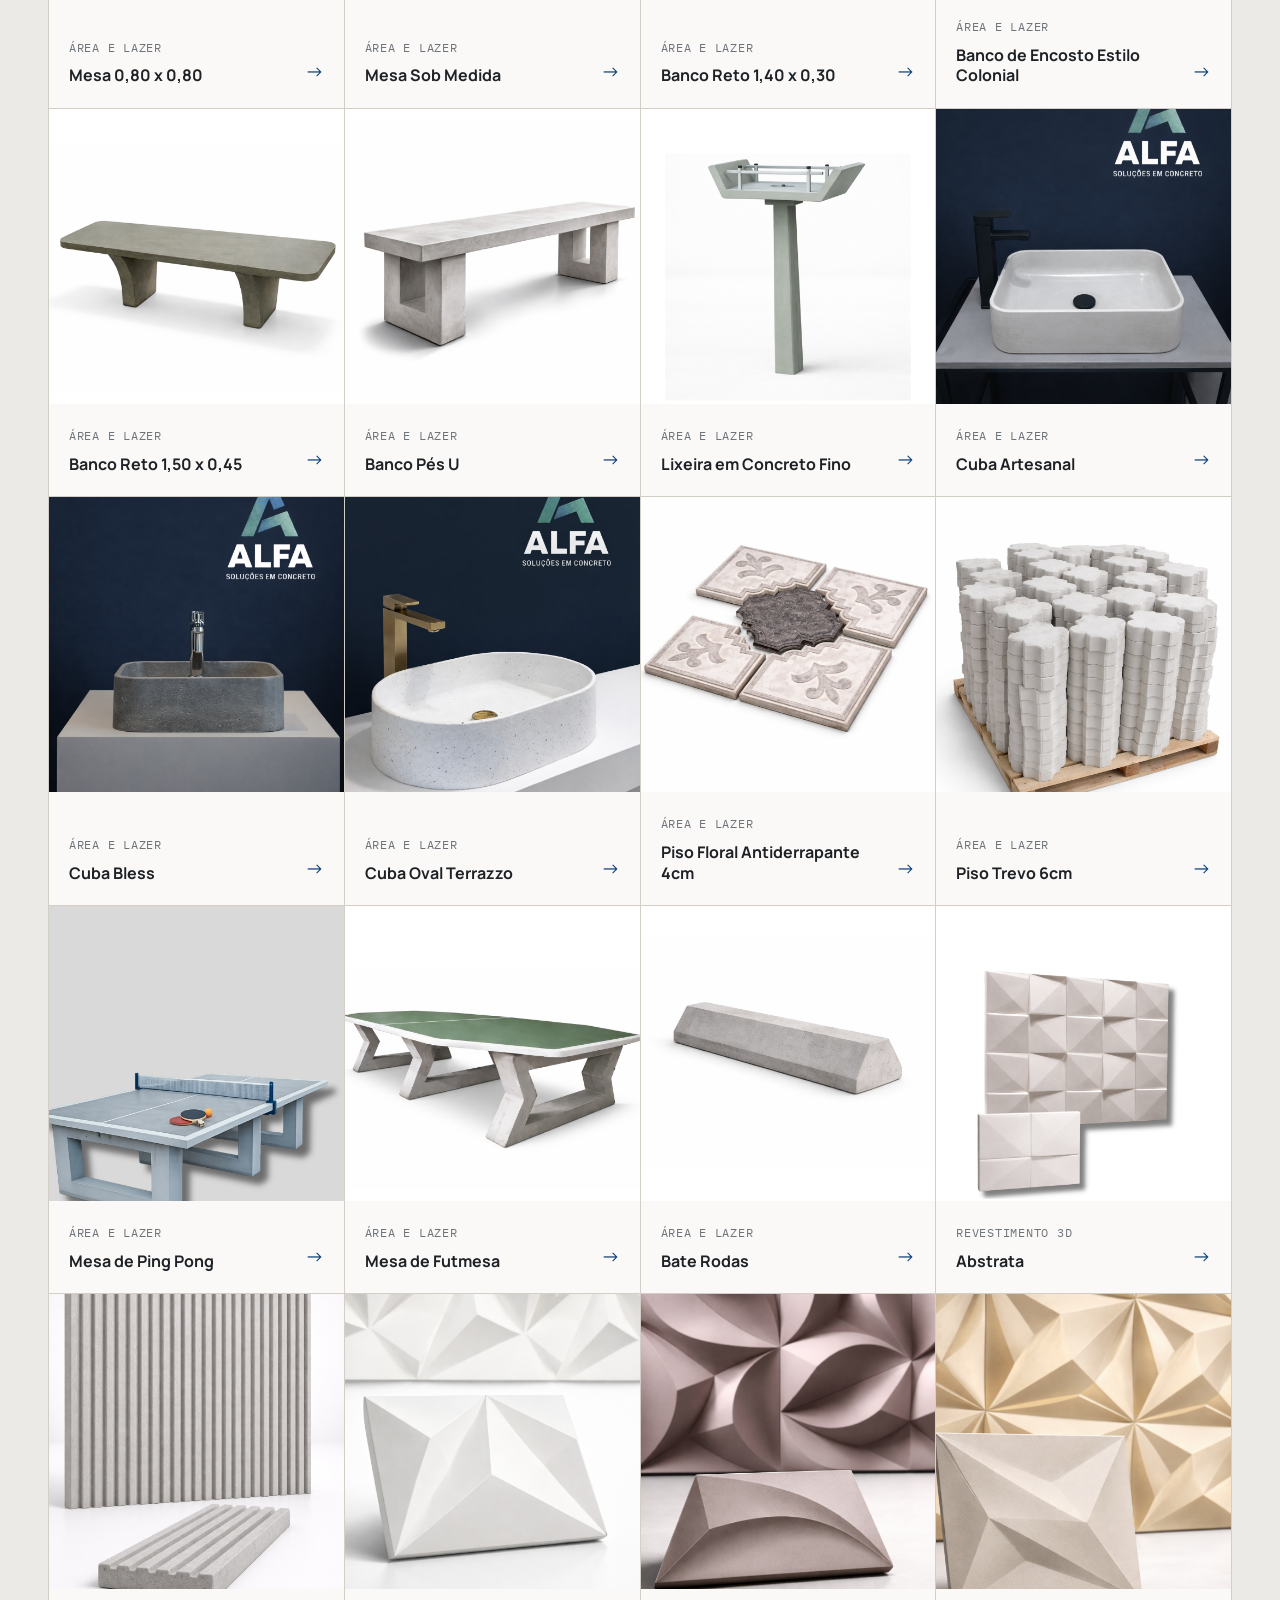
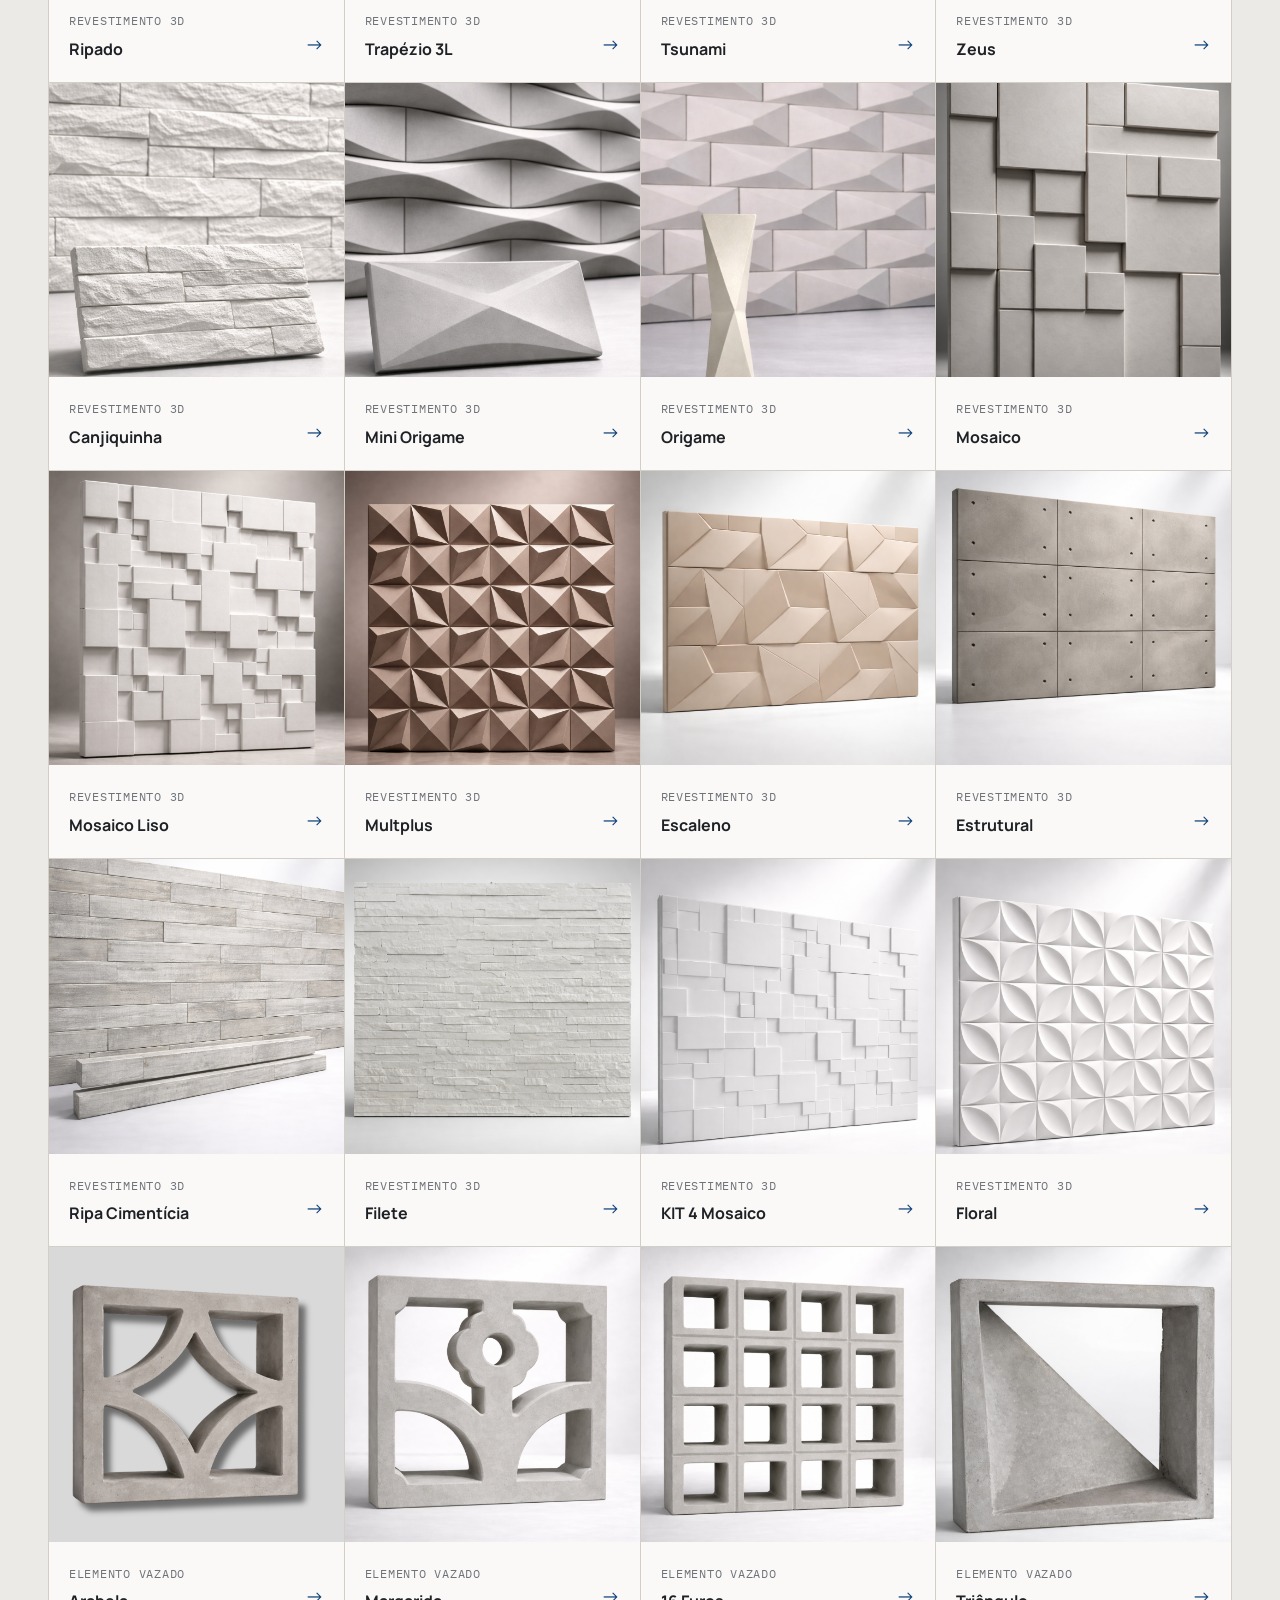
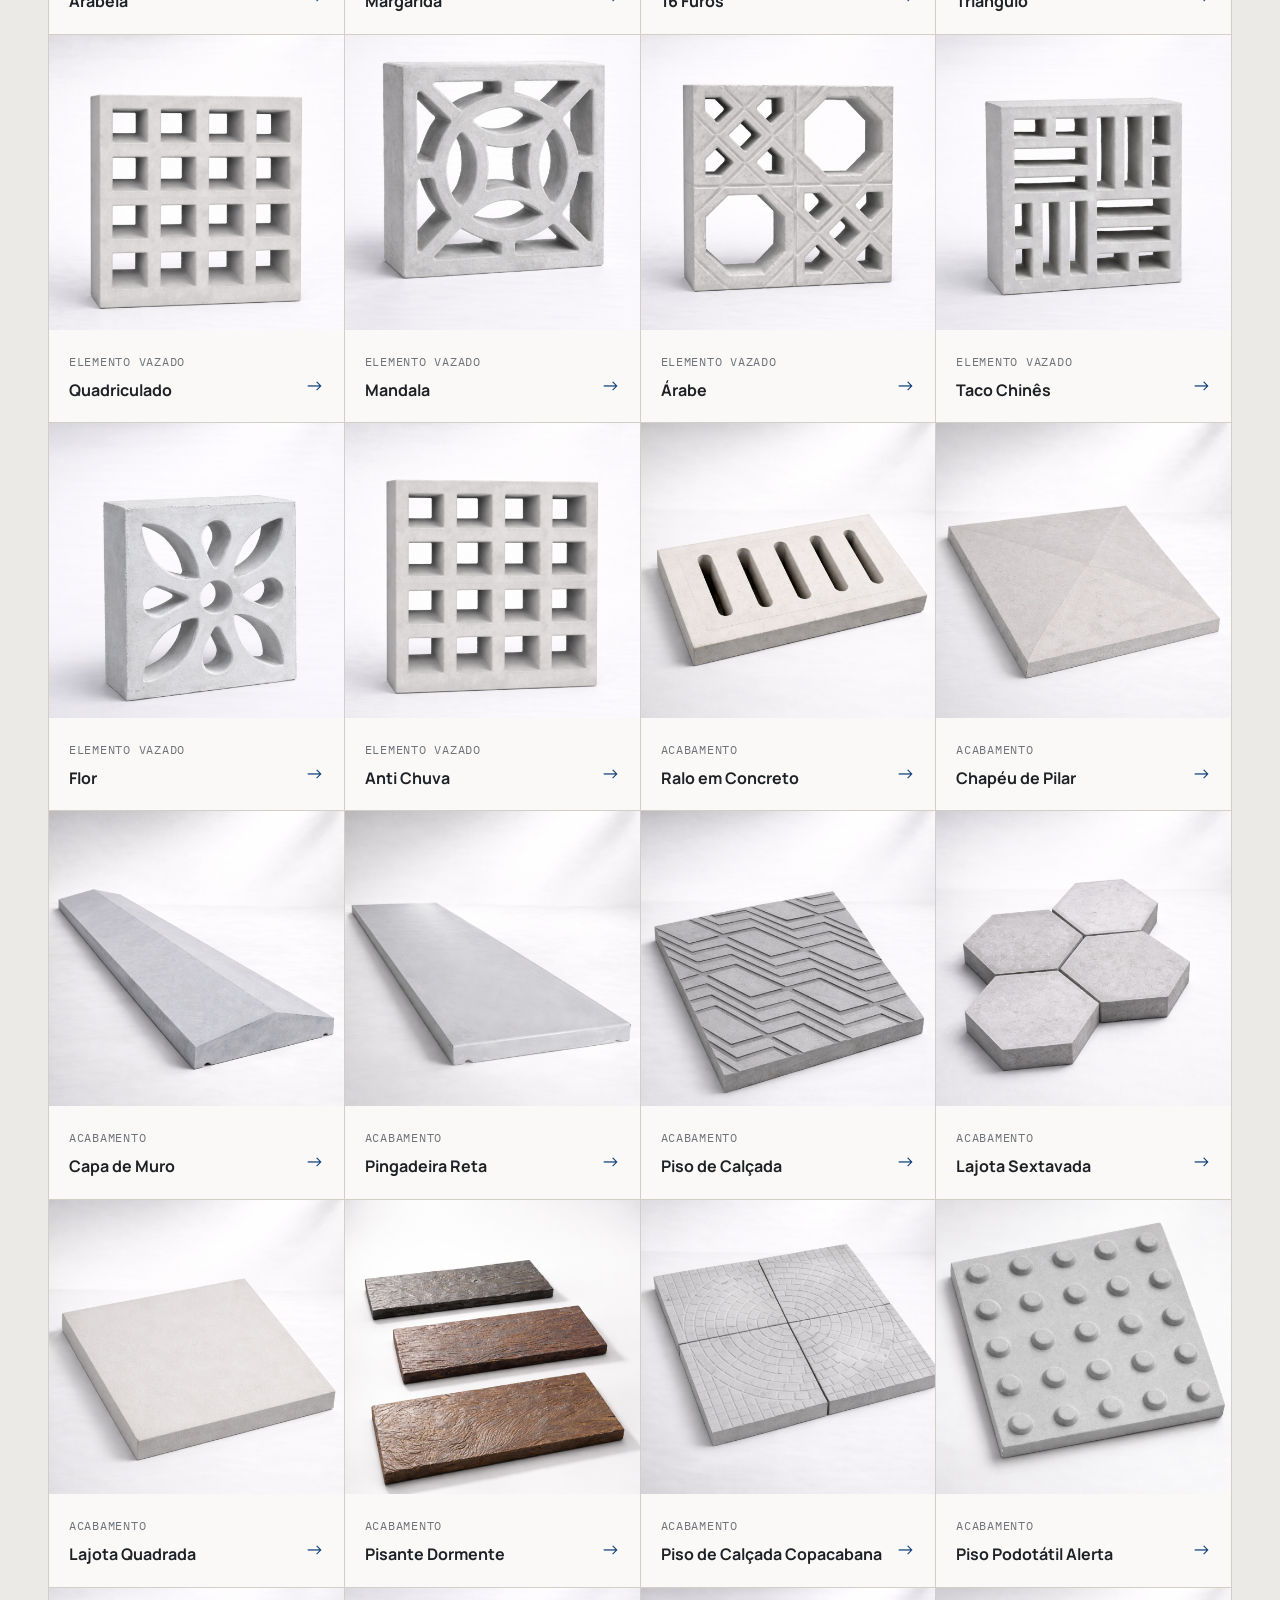
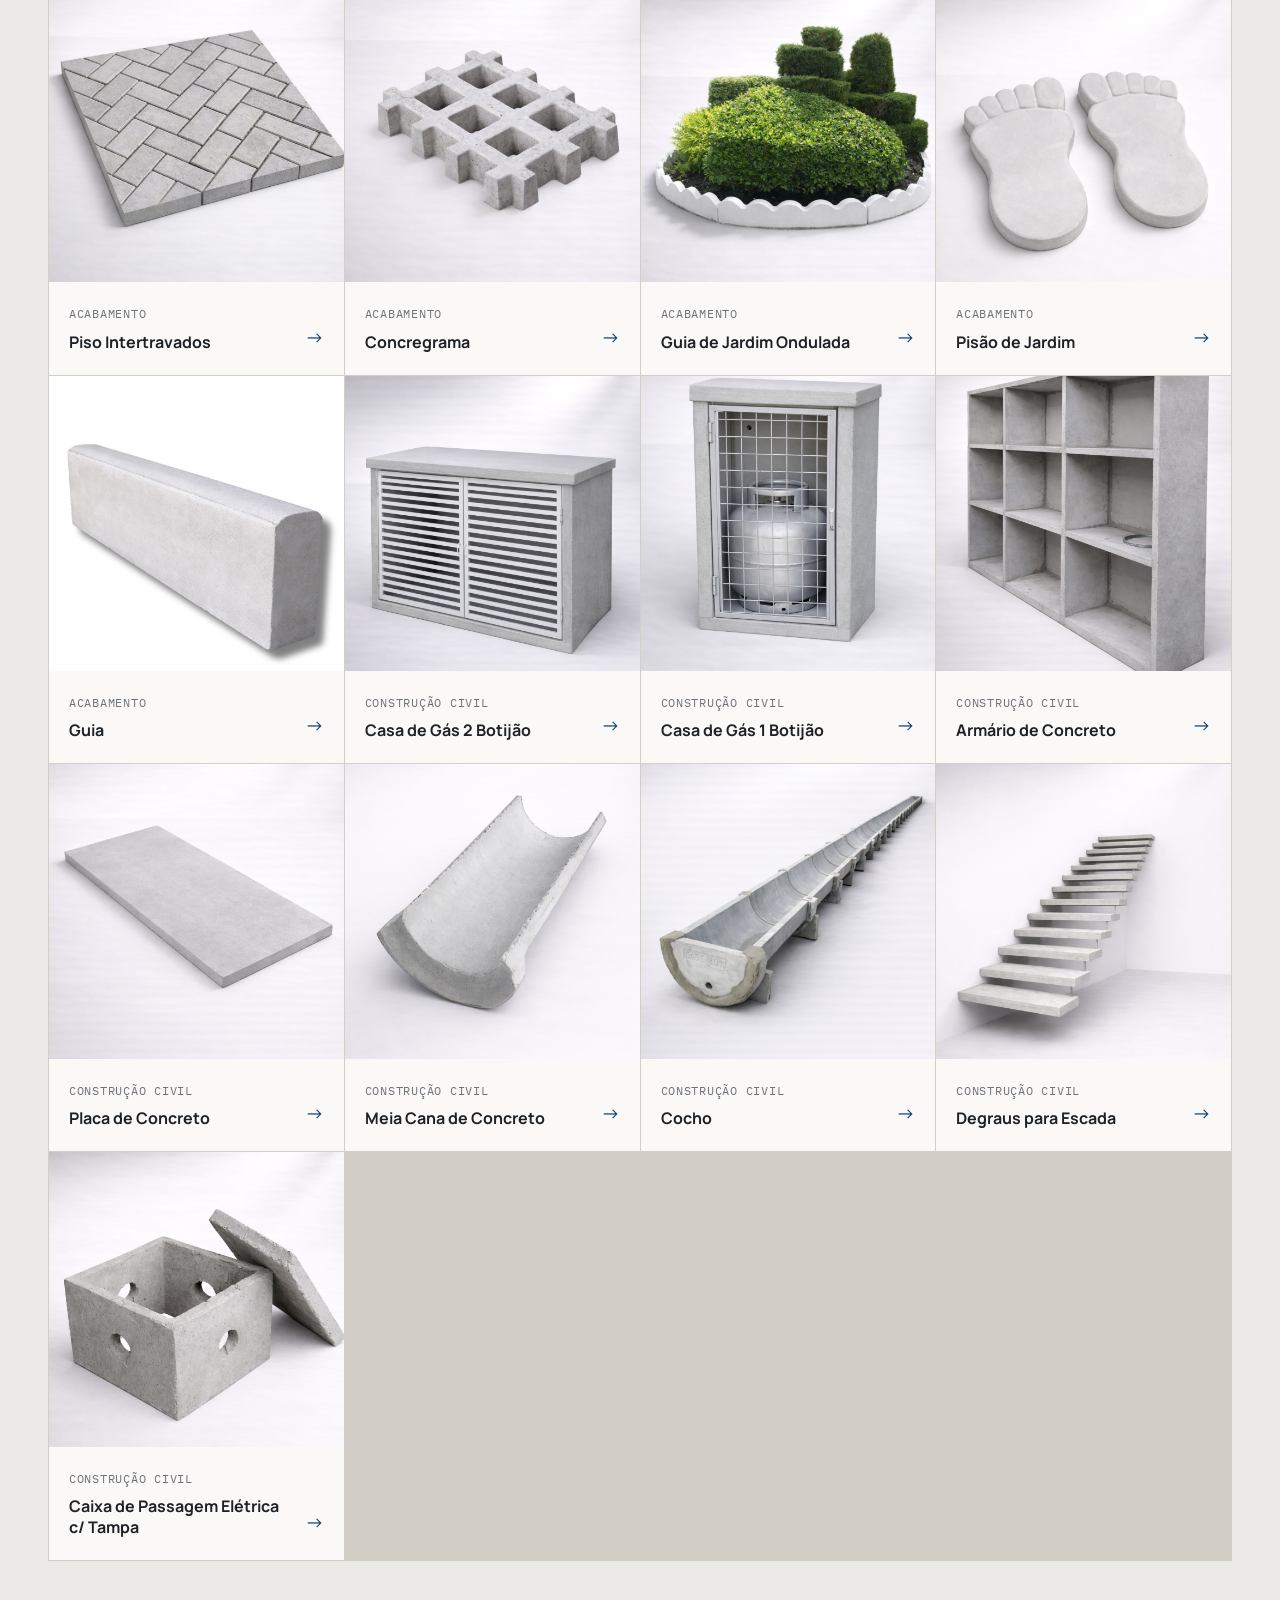
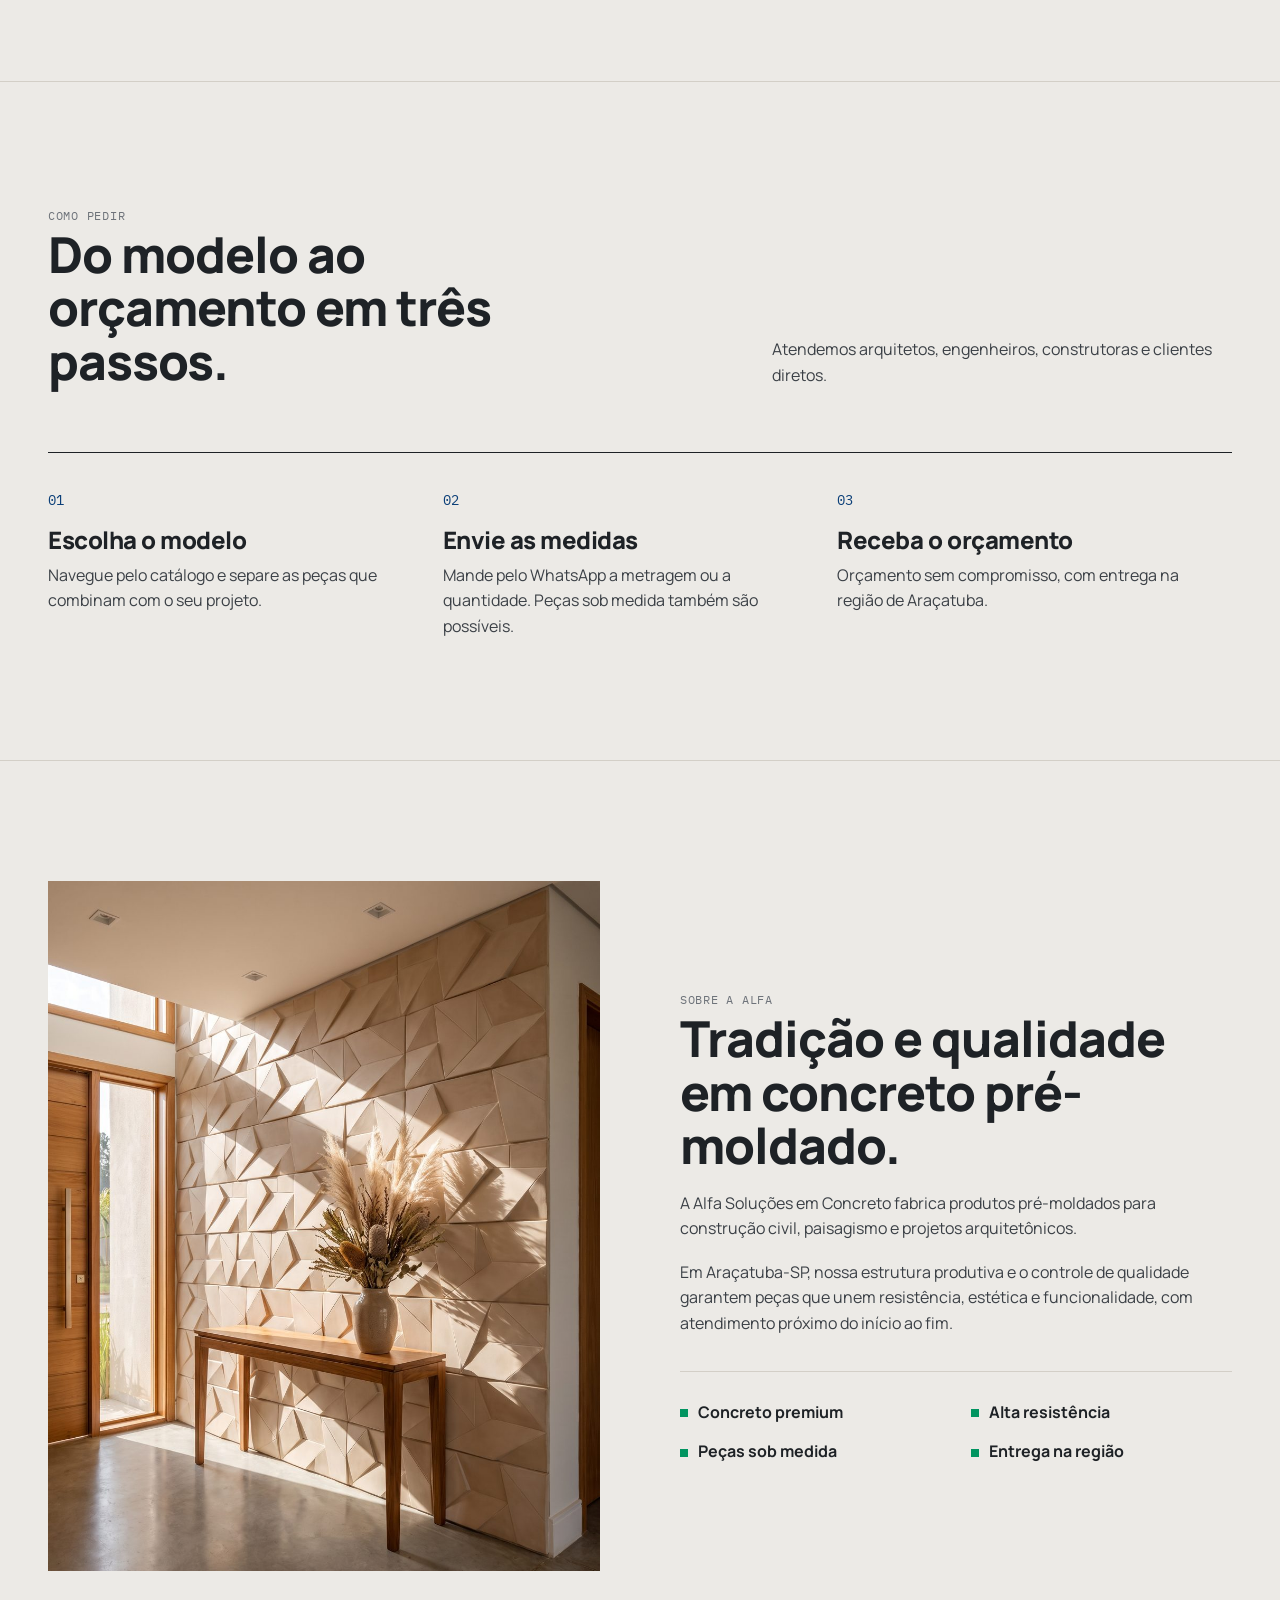
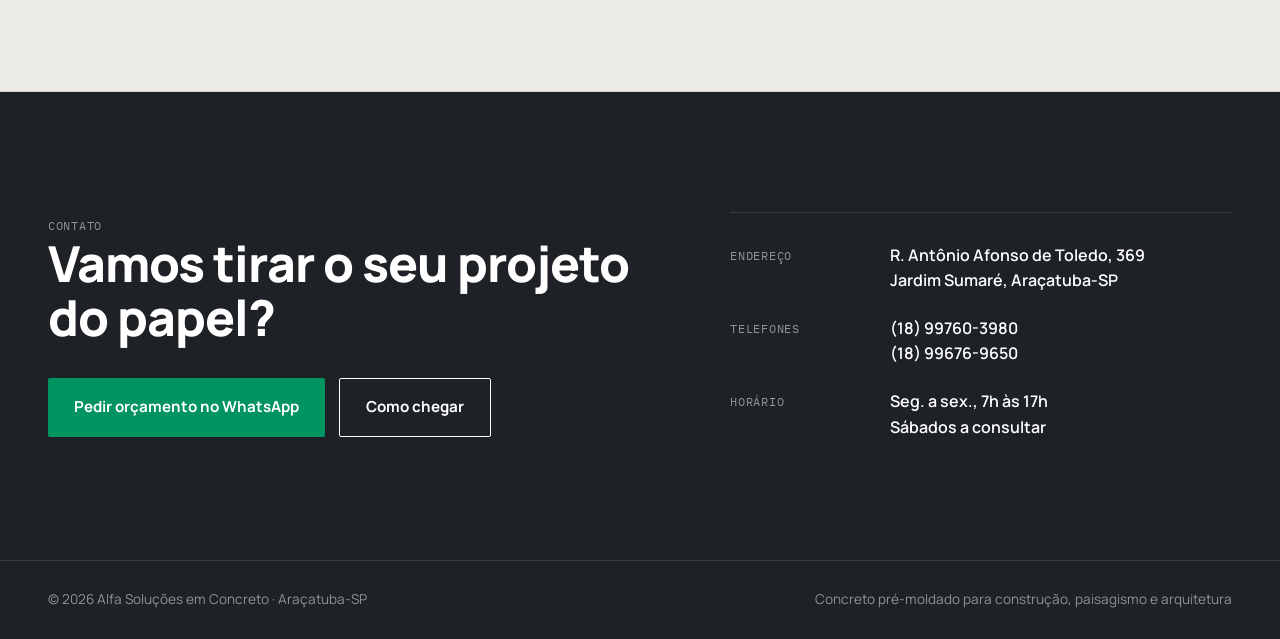
==== commit 9570cf9f: "Novo visual da página inicial Redesign com cara de estúdio de arquitetura: cinza-concreto, grafite e" ====
--- a/index.html
+++ b/index.html
@@ -1,1003 +1,287 @@
-﻿<!DOCTYPE html>
+<!DOCTYPE html>
 <html lang="pt-BR">
 <head>
-    <meta charset="UTF-8">
-    <meta name="viewport" content="width=device-width, initial-scale=1.0">
-    <title>Alfa Soluções em Concreto | Araçatuba - SP</title>
-    <meta name="description" content="Fornecedora de soluções em concreto pré-moldado de alta qualidade. 69 produtos para construção, paisagismo e projetos arquitetônicos em Araçatuba, SP.">
-    <link rel="preconnect" href="https://fonts.googleapis.com">
-    <link href="https://fonts.googleapis.com/css2?family=Inter:wght@300;400;500;600;700;800&display=swap" rel="stylesheet">
-    <style>
-        *, *::before, *::after { box-sizing: border-box; margin: 0; padding: 0; }
-        :root {
-            --navy:       #01183D;
-            --blue:       #12457A;
-            --green:      #37C08F;
-            --green-mid:  #2AAE7B;
-            --white:      #F5F5F5;
-            --gray:       #D9D9D9;
-            --gray-light: #EDEDED;
-        }
-        html { scroll-behavior: smooth; }
-        body { font-family: 'Inter', sans-serif; background: var(--white); color: #222; line-height: 1.6; }
-
-        /* TOP BAR */
-        .top-bar { background: var(--green); color: var(--navy); font-size: 0.8rem; font-weight: 600; padding: 7px 24px; text-align: center; }
-        .top-bar a { color: var(--navy); text-decoration: none; }
-
-        /* HEADER */
-        header { background: #fff; position: sticky; top: 0; z-index: 200; box-shadow: 0 2px 12px rgba(0,0,0,0.08); border-bottom: 2px solid var(--gray); }
-        .header-inner { max-width: 1200px; margin: 0 auto; padding: 0 24px; display: flex; align-items: center; justify-content: space-between; height: 80px; }
-        .logo { display: flex; align-items: center; text-decoration: none; }
-        .logo img { height: 64px; object-fit: contain; }
-        .logo-name { display: none; }
-        nav { display: flex; align-items: center; gap: 4px; }
-        nav a { color: #445; text-decoration: none; font-size: 0.875rem; font-weight: 600; padding: 8px 14px; border-radius: 6px; transition: all 0.2s; }
-        nav a:hover { color: var(--navy); background: var(--gray-light); }
-        .nav-cta { background: var(--green) !important; color: var(--navy) !important; font-weight: 700 !important; padding: 9px 20px !important; margin-left: 8px; }
-        .nav-cta:hover { background: var(--green-mid) !important; color: #fff !important; }
-
-        /* HERO */
-        .hero { background: linear-gradient(135deg, var(--navy) 0%, #0a2a5e 55%, var(--blue) 100%); position: relative; overflow: hidden; padding: 96px 24px 120px; }
-        .hero::before { content: ''; position: absolute; inset: 0; background: url('./Alfa Solucoes em Concreto_files/hero-1776094806314.png') center/cover no-repeat; opacity: 0.1; }
-        .hero::after { content: ''; position: absolute; bottom: -1px; left: 0; right: 0; height: 80px; background: linear-gradient(to bottom, transparent, var(--white)); }
-        .hero-inner { max-width: 1200px; margin: 0 auto; position: relative; z-index: 1; }
-        .hero-badge { display: inline-flex; align-items: center; gap: 8px; background: rgba(55,192,143,0.12); border: 1px solid rgba(55,192,143,0.4); color: var(--green); font-size: 0.75rem; font-weight: 700; letter-spacing: 2px; text-transform: uppercase; padding: 7px 16px; border-radius: 100px; margin-bottom: 28px; }
-        .hero h1 { font-size: clamp(2.2rem, 5.5vw, 3.8rem); font-weight: 800; color: #fff; line-height: 1.08; margin-bottom: 24px; max-width: 680px; letter-spacing: -1px; }
-        .hero h1 span { color: var(--green); }
-        .hero p { font-size: 1.1rem; color: #a0b4cc; max-width: 520px; margin-bottom: 44px; line-height: 1.75; }
-        .hero-btns { display: flex; gap: 14px; flex-wrap: wrap; }
-        .btn { display: inline-flex; align-items: center; gap: 8px; font-family: 'Inter', sans-serif; font-size: 0.95rem; font-weight: 700; padding: 14px 28px; border-radius: 8px; text-decoration: none; transition: all 0.2s; border: 2px solid transparent; white-space: nowrap; }
-        .btn-green { background: var(--green); color: var(--navy); border-color: var(--green); }
-        .btn-green:hover { background: var(--green-mid); border-color: var(--green-mid); transform: translateY(-2px); box-shadow: 0 8px 24px rgba(55,192,143,0.3); }
-        .btn-ghost { background: transparent; color: #fff; border-color: rgba(255,255,255,0.25); }
-        .btn-ghost:hover { border-color: rgba(255,255,255,0.7); background: rgba(255,255,255,0.06); }
-        .hero-stats { display: flex; gap: 0; margin-top: 72px; border-top: 1px solid rgba(255,255,255,0.1); padding-top: 40px; flex-wrap: wrap; }
-        .stat { flex: 1; min-width: 140px; padding: 0 32px 0 0; }
-        .stat + .stat { border-left: 1px solid rgba(255,255,255,0.1); padding-left: 32px; }
-        .stat-num { font-size: 2.4rem; font-weight: 800; color: #fff; line-height: 1; }
-        .stat-num em { color: var(--green); font-style: normal; }
-        .stat-lbl { font-size: 0.82rem; color: #7a9ab8; margin-top: 6px; }
-
-        /* SECTION HELPERS */
-        .section { padding: 88px 24px; }
-        .section-inner { max-width: 1200px; margin: 0 auto; }
-        .eyebrow { font-size: 0.72rem; font-weight: 700; letter-spacing: 2.5px; text-transform: uppercase; color: var(--green); margin-bottom: 14px; }
-        .section-h2 { font-size: clamp(1.7rem, 3.5vw, 2.5rem); font-weight: 800; color: var(--navy); line-height: 1.15; letter-spacing: -0.5px; margin-bottom: 16px; }
-        .section-lead { font-size: 1rem; color: #5a6a7a; max-width: 520px; line-height: 1.75; margin-bottom: 48px; }
-
-        /* FEATURES */
-        .features-section { background: var(--navy); }
-        .features-section .section-h2 { color: #fff; }
-        .features-section .section-lead { color: #7a9ab8; }
-        .features-grid { display: grid; grid-template-columns: repeat(auto-fit, minmax(240px, 1fr)); gap: 24px; }
-        .feat-card { background: rgba(255,255,255,0.04); border: 1px solid rgba(255,255,255,0.07); border-radius: 14px; padding: 36px 28px; transition: all 0.3s; }
-        .feat-card:hover { background: rgba(55,192,143,0.07); border-color: rgba(55,192,143,0.25); transform: translateY(-5px); }
-        .feat-icon { width: 52px; height: 52px; background: rgba(55,192,143,0.13); border-radius: 12px; display: flex; align-items: center; justify-content: center; font-size: 1.6rem; margin-bottom: 22px; }
-        .feat-card h3 { color: #fff; font-size: 1.05rem; font-weight: 700; margin-bottom: 10px; }
-        .feat-card p { color: #7a9ab8; font-size: 0.88rem; line-height: 1.65; }
-
-        /* CATALOG */
-        .catalog-section { background: var(--gray-light); }
-
-        .cat-filters {
-            display: flex;
-            flex-wrap: wrap;
-            gap: 10px;
-            margin-bottom: 40px;
-        }
-        .cat-btn {
-            font-family: 'Inter', sans-serif;
-            font-size: 0.85rem;
-            font-weight: 600;
-            padding: 9px 18px;
-            border-radius: 100px;
-            border: 2px solid var(--gray);
-            background: #fff;
-            color: #556;
-            cursor: pointer;
-            transition: all 0.2s;
-            white-space: nowrap;
-        }
-        .cat-btn:hover { border-color: var(--green); color: var(--green); }
-        .cat-btn.active { background: var(--navy); border-color: var(--navy); color: #fff; }
-
-        .catalog-grid {
-            display: grid;
-            grid-template-columns: repeat(auto-fill, minmax(220px, 1fr));
-            gap: 20px;
-        }
-        .prod-card {
-            background: #fff;
-            border-radius: 12px;
-            overflow: hidden;
-            border: 1px solid var(--gray);
-            box-shadow: 0 2px 8px rgba(0,0,0,0.05);
-            display: flex;
-            flex-direction: column;
-            transition: all 0.3s;
-        }
-        .prod-card:hover { transform: translateY(-6px); box-shadow: 0 14px 40px rgba(1,24,61,0.13); border-color: var(--green); }
-        .prod-card.hidden { display: none; }
-        .prod-thumb {
-            height: 180px;
-            overflow: hidden;
-            background: linear-gradient(135deg, var(--navy) 0%, var(--blue) 100%);
-            position: relative;
-        }
-        .prod-thumb img { width: 100%; height: 100%; object-fit: cover; transition: transform 0.4s; display: block; }
-        .prod-card:hover .prod-thumb img { transform: scale(1.08); }
-        .cat-badge {
-            position: absolute;
-            top: 10px;
-            left: 10px;
-            font-size: 0.65rem;
-            font-weight: 700;
-            letter-spacing: 0.5px;
-            padding: 3px 10px;
-            border-radius: 100px;
-            text-transform: uppercase;
-        }
-        .badge-area    { background: #dff5ec; color: #1a7a50; }
-        .badge-rev     { background: #e8f0fb; color: #1a3a7a; }
-        .badge-vaz     { background: #fef3e2; color: #8a5200; }
-        .badge-acab    { background: #f3e8fb; color: #5a1a7a; }
-        .badge-civil   { background: #fde8e8; color: #7a1a1a; }
-
-        .prod-body { padding: 16px 18px 20px; flex: 1; display: flex; flex-direction: column; }
-        .prod-body h3 { font-size: 0.95rem; font-weight: 700; color: var(--navy); margin-bottom: 14px; line-height: 1.3; }
-        .prod-link {
-            display: inline-flex;
-            align-items: center;
-            gap: 6px;
-            color: var(--green);
-            font-size: 0.82rem;
-            font-weight: 700;
-            text-decoration: none;
-            margin-top: auto;
-            transition: gap 0.2s, color 0.2s;
-        }
-        .prod-link:hover { gap: 10px; color: var(--green-mid); }
-
-        /* ABOUT */
-        .about-section { background: #fff; }
-        .about-grid { display: grid; grid-template-columns: 1fr 1fr; gap: 80px; align-items: center; }
-        .about-visual { border-radius: 16px; overflow: hidden; height: 460px; position: relative; background: linear-gradient(135deg, var(--navy), var(--blue)); }
-        .about-visual img { width: 100%; height: 100%; object-fit: cover; }
-        .about-visual::after { content: ''; position: absolute; inset: 0; background: linear-gradient(to top, rgba(1,24,61,0.5) 0%, transparent 50%); }
-        .about-copy .section-h2 { margin-bottom: 20px; }
-        .about-copy p { color: #5a6a7a; line-height: 1.8; margin-bottom: 16px; font-size: 0.96rem; }
-        .tag-row { display: flex; flex-wrap: wrap; gap: 10px; margin: 24px 0 36px; }
-        .tag { background: var(--gray-light); border: 1px solid var(--gray); color: var(--navy); font-size: 0.8rem; font-weight: 600; padding: 6px 14px; border-radius: 100px; }
-
-        /* CTA BANNER */
-        .cta-banner { background: linear-gradient(135deg, var(--navy) 0%, var(--blue) 100%); padding: 72px 24px; }
-        .cta-banner-inner { max-width: 1200px; margin: 0 auto; display: flex; align-items: center; justify-content: space-between; gap: 32px; flex-wrap: wrap; }
-        .cta-text h2 { font-size: clamp(1.5rem, 3.5vw, 2.1rem); font-weight: 800; color: #fff; line-height: 1.2; max-width: 520px; }
-        .cta-text h2 em { color: var(--green); font-style: normal; }
-        .cta-text p { color: #7a9ab8; font-size: 0.95rem; margin-top: 10px; }
-        .cta-btns { display: flex; gap: 14px; flex-wrap: wrap; }
-
-        /* CONTACT */
-        .contact-section { background: var(--gray-light); }
-        .contact-grid { display: grid; grid-template-columns: repeat(auto-fit, minmax(210px, 1fr)); gap: 24px; }
-        .contact-card { background: #fff; border: 1px solid var(--gray); border-radius: 14px; padding: 32px 24px; text-align: center; transition: all 0.3s; }
-        .contact-card:hover { border-color: var(--green); transform: translateY(-4px); box-shadow: 0 8px 28px rgba(1,24,61,0.08); }
-        .cc-icon { width: 56px; height: 56px; background: rgba(55,192,143,0.1); border-radius: 14px; display: flex; align-items: center; justify-content: center; font-size: 1.5rem; margin: 0 auto 18px; }
-        .contact-card h4 { font-size: 0.72rem; font-weight: 700; letter-spacing: 2px; text-transform: uppercase; color: var(--green); margin-bottom: 10px; }
-        .contact-card p, .contact-card a { color: var(--navy); font-weight: 600; font-size: 0.95rem; text-decoration: none; display: block; line-height: 1.6; }
-        .contact-card a:hover { color: var(--green); }
-        .contact-card .muted { color: #888; font-size: 0.82rem; font-weight: 400; margin-top: 4px; }
-
-        /* FOOTER */
-        footer { background: var(--navy); color: #7a9ab8; }
-        .footer-body { max-width: 1200px; margin: 0 auto; padding: 64px 24px 48px; display: grid; grid-template-columns: 2fr 1fr 1fr 1fr; gap: 48px; border-bottom: 1px solid rgba(255,255,255,0.07); }
-        .footer-brand img { height: 42px; filter: brightness(0) invert(1); opacity: 0.9; }
-        .footer-brand p { font-size: 0.86rem; line-height: 1.75; margin-top: 18px; max-width: 240px; }
-        .footer-col h5 { color: #fff; font-size: 0.78rem; font-weight: 700; letter-spacing: 1.5px; text-transform: uppercase; margin-bottom: 20px; }
-        .footer-col ul { list-style: none; }
-        .footer-col li { margin-bottom: 10px; }
-        .footer-col a { color: #7a9ab8; text-decoration: none; font-size: 0.88rem; transition: color 0.2s; }
-        .footer-col a:hover { color: var(--green); }
-        .footer-bottom { max-width: 1200px; margin: 0 auto; padding: 22px 24px; display: flex; align-items: center; justify-content: space-between; flex-wrap: wrap; gap: 10px; }
-        .footer-bottom p { font-size: 0.8rem; color: #445566; }
-        .footer-bottom span { color: var(--green); }
-
-        /* WHATSAPP */
-        .wa-float { position: fixed; bottom: 28px; right: 28px; width: 60px; height: 60px; background: #25D366; color: #fff; border-radius: 50%; display: flex; align-items: center; justify-content: center; text-decoration: none; box-shadow: 0 4px 24px rgba(37,211,102,0.45); z-index: 999; transition: all 0.25s; }
-        .wa-float:hover { transform: scale(1.12); box-shadow: 0 8px 32px rgba(37,211,102,0.55); }
-
-        /* RESPONSIVE */
-        @media (max-width: 900px) {
-            .about-grid { grid-template-columns: 1fr; gap: 40px; }
-            .about-visual { height: 300px; }
-            .footer-body { grid-template-columns: 1fr 1fr; }
-        }
-        @media (max-width: 640px) {
-            nav { display: none; }
-            .hero-stats { flex-direction: column; gap: 24px; }
-            .stat + .stat { border-left: none; border-top: 1px solid rgba(255,255,255,0.1); padding-left: 0; padding-top: 24px; }
-            .cta-banner-inner { flex-direction: column; }
-            .footer-body { grid-template-columns: 1fr; gap: 32px; }
-            .footer-bottom { flex-direction: column; text-align: center; }
-            .catalog-grid { grid-template-columns: repeat(auto-fill, minmax(160px, 1fr)); }
-        }
-
-        /* ═══════════════════════════════════════════
-           ANIMAÇÕES PROFISSIONAIS
-        ═══════════════════════════════════════════ */
-        @media (prefers-reduced-motion: reduce) {
-            *, *::before, *::after { animation-duration: 0.01ms !important; transition-duration: 0.01ms !important; }
-        }
-
-        /* Keyframes */
-        @keyframes fadeSlideUp {
-            from { opacity: 0; transform: translateY(40px); }
-            to   { opacity: 1; transform: translateY(0); }
-        }
-        @keyframes fadeSlideLeft {
-            from { opacity: 0; transform: translateX(32px); }
-            to   { opacity: 1; transform: translateX(0); }
-        }
-        @keyframes fadeIn {
-            from { opacity: 0; }
-            to   { opacity: 1; }
-        }
-        @keyframes shimmerBtn {
-            0%   { background-position: 200% center; }
-            100% { background-position: -200% center; }
-        }
-        @keyframes waPulse {
-            0%, 100% { box-shadow: 0 4px 24px rgba(37,211,102,.45); }
-            50%       { box-shadow: 0 4px 36px rgba(37,211,102,.7), 0 0 0 12px rgba(37,211,102,.08); }
-        }
-        @keyframes badgeFloat {
-            0%, 100% { transform: translateY(0px); }
-            50%       { transform: translateY(-5px); }
-        }
-        @keyframes gradientShift {
-            0%   { background-position: 0% 50%; }
-            50%  { background-position: 100% 50%; }
-            100% { background-position: 0% 50%; }
-        }
-
-        /* Hero — cascata de entrada */
-        .hero-badge { animation: fadeSlideUp .7s cubic-bezier(.2,.8,.2,1) .1s both; }
-        .hero h1    { animation: fadeSlideUp .8s cubic-bezier(.2,.8,.2,1) .28s both; }
-        .hero p     { animation: fadeSlideUp .7s cubic-bezier(.2,.8,.2,1) .45s both; }
-        .hero-btns  { animation: fadeSlideUp .7s cubic-bezier(.2,.8,.2,1) .6s both; }
-        .hero-stats { animation: fadeIn .9s ease-out .8s both; }
-
-        /* Badge flutua após entrar */
-        .hero-badge-float { animation: fadeSlideUp .7s cubic-bezier(.2,.8,.2,1) .1s both, badgeFloat 3.5s ease-in-out 1s infinite; }
-
-        /* Scroll reveal universal */
-        .rv {
-            opacity: 0;
-            transform: translateY(32px);
-            transition: opacity .6s cubic-bezier(.25,.8,.25,1), transform .6s cubic-bezier(.25,.8,.25,1);
-            will-change: opacity, transform;
-        }
-        .rv.in { opacity: 1; transform: none; }
-
-        /* Delays para stagger */
-        .rv-d0  { transition-delay: 0s; }
-        .rv-d1  { transition-delay: .08s; }
-        .rv-d2  { transition-delay: .16s; }
-        .rv-d3  { transition-delay: .24s; }
-        .rv-d4  { transition-delay: .32s; }
-        .rv-d5  { transition-delay: .40s; }
-        .rv-d6  { transition-delay: .48s; }
-
-        /* Slide da lateral (sobre nós) */
-        .rv-left  { opacity: 0; transform: translateX(-36px); transition: opacity .7s cubic-bezier(.25,.8,.25,1), transform .7s cubic-bezier(.25,.8,.25,1); }
-        .rv-right { opacity: 0; transform: translateX(36px);  transition: opacity .7s cubic-bezier(.25,.8,.25,1), transform .7s cubic-bezier(.25,.8,.25,1); }
-        .rv-left.in, .rv-right.in { opacity: 1; transform: none; }
-
-        /* Botão verde — shimmer no hover */
-        .btn-green {
-            background-image: linear-gradient(90deg, var(--green) 0%, #50d9a0 35%, var(--green-mid) 65%, var(--green) 100%);
-            background-size: 250% auto;
-            transition: background-position .5s ease, transform .2s, box-shadow .2s, border-color .2s;
-        }
-        .btn-green:hover { background-position: right center; }
-
-        /* Header — scroll shadow */
-        header { transition: box-shadow .3s ease; }
-        header.scrolled { box-shadow: 0 4px 24px rgba(0,0,0,.14); }
-
-        /* WhatsApp pulse */
-        .wa-float { animation: waPulse 3s ease-in-out infinite; }
-        .wa-float:hover { animation: none; transform: scale(1.12); box-shadow: 0 8px 32px rgba(37,211,102,.6); }
-
-        /* Cards — spring hover */
-        .prod-card  { will-change: transform; }
-        .feat-card  { will-change: transform; }
-        .contact-card { will-change: transform; }
-
-        /* CTA banner — gradiente animado */
-        .cta-banner {
-            background: linear-gradient(135deg, var(--navy) 0%, var(--blue) 50%, #1a6aab 100%);
-            background-size: 200% 200%;
-            animation: gradientShift 8s ease infinite;
-        }
-
-        /* Top bar — fade in */
-        .top-bar { animation: fadeIn .5s ease-out both; }
-
-        /* Linha separadora animada sob eyebrow */
-        .eyebrow::after {
-            content: '';
-            display: block;
-            width: 0;
-            height: 2px;
-            background: var(--green);
-            margin-top: 6px;
-            border-radius: 2px;
-            transition: width .5s cubic-bezier(.25,.8,.25,1);
-        }
-        .eyebrow.in::after { width: 40px; }
-    </style>
+<meta charset="UTF-8">
+<meta name="viewport" content="width=device-width, initial-scale=1.0">
+<title>Alfa Soluções em Concreto · Pré-moldados em Araçatuba-SP</title>
+<meta name="description" content="Revestimentos 3D, elementos vazados, mesas, bancos e peças em concreto pré-moldado, sob medida. Fábrica em Araçatuba-SP. 69 produtos no catálogo.">
+<link rel="icon" href="img/logo.png">
+<link rel="preconnect" href="https://fonts.googleapis.com"><link rel="preconnect" href="https://fonts.gstatic.com" crossorigin>
+<link href="https://fonts.googleapis.com/css2?family=Manrope:wght@400;500;600;700;800&family=IBM+Plex+Mono:wght@400;500&display=swap" rel="stylesheet">
+<style>
+:root { --concreto:#ECEAE6; --concreto-2:#E2DFD9; --linha:#D3CFC7; --grafite:#1E2226; --texto:#3B4046; --suave:#6E737A;
+        --azul:#0B3F78; --azul-2:#06549D; --verde:#019460; --branco:#FAF9F7; }
+*,*::before,*::after { box-sizing:border-box; margin:0; padding:0 }
+html { scroll-behavior:smooth }
+body { font-family:'Manrope',system-ui,sans-serif; background:var(--concreto); color:var(--texto); line-height:1.6; -webkit-font-smoothing:antialiased }
+img { display:block; max-width:100% }
+a { color:inherit; text-decoration:none }
+.mono { font-family:'IBM Plex Mono',monospace; font-size:.78rem; letter-spacing:.06em; text-transform:uppercase; color:var(--suave) }
+.wrap { max-width:1240px; margin:0 auto; padding:0 28px }
+h1,h2,h3 { color:var(--grafite); letter-spacing:-.02em; line-height:1.08; font-weight:800 }
+h2 { font-size:clamp(2rem,4vw,3.1rem) }
+.btn { display:inline-flex; align-items:center; gap:10px; padding:16px 26px; font-weight:700; font-size:.95rem; border-radius:2px; transition:.2s }
+.btn-azul { background:var(--azul); color:#fff } .btn-azul:hover { background:var(--azul-2) }
+.btn-linha { border:1.5px solid var(--grafite); color:var(--grafite) } .btn-linha:hover { background:var(--grafite); color:#fff }
+.btn-wa { background:var(--verde); color:#fff } .btn-wa:hover { filter:brightness(1.08) }
+
+/* topo */
+header { position:sticky; top:0; z-index:50; background:rgba(236,234,230,.92); backdrop-filter:blur(10px); border-bottom:1px solid var(--linha) }
+.nav { display:flex; align-items:center; justify-content:space-between; height:78px }
+.nav img { height:52px; width:auto }
+.nav nav { display:flex; gap:34px; align-items:center; font-weight:600; font-size:.92rem }
+.nav nav a:not(.btn):hover { color:var(--azul) }
+.nav .btn { padding:12px 20px }
+
+/* hero */
+.hero { display:grid; grid-template-columns:1.05fr 1fr; min-height:min(calc(100vh - 78px), 820px); border-bottom:1px solid var(--linha) }
+.hero-txt { padding:9vh 56px 8vh 0; display:flex; flex-direction:column; justify-content:center; padding-left:max(28px, calc((100vw - 1240px)/2 + 28px)) }
+.hero h1 { font-size:clamp(2.6rem,5.4vw,4.9rem); margin:22px 0 26px }
+.hero h1 em { font-style:normal; color:var(--azul) }
+.hero p.lead { font-size:1.12rem; max-width:520px; color:var(--texto) }
+.hero .acoes { display:flex; gap:14px; margin-top:38px; flex-wrap:wrap }
+.fatos { display:grid; grid-template-columns:repeat(4,auto); gap:0; margin-top:56px; border-top:1px solid var(--linha) }
+.fatos div { padding:18px 22px 0 0 }
+.fatos b { display:block; font-size:1.35rem; color:var(--grafite); font-weight:800 }
+.hero-img { position:relative; overflow:hidden }
+.hero-img img { position:absolute; inset:0; width:100%; height:100%; object-fit:cover; object-position:50% 35% }
+.hero-img figcaption { position:absolute; left:20px; bottom:18px; background:rgba(250,249,247,.92); padding:8px 12px }
+
+/* seções */
+section { padding:120px 0; border-bottom:1px solid var(--linha) }
+.sec-head { display:grid; grid-template-columns:1fr 1fr; gap:60px; align-items:end; margin-bottom:64px }
+.sec-head p { max-width:460px; justify-self:end; color:var(--texto) }
+
+/* linhas */
+.linhas { display:grid; grid-template-columns:repeat(5,1fr); border-top:1px solid var(--linha); border-left:1px solid var(--linha) }
+.linha { border-right:1px solid var(--linha); border-bottom:1px solid var(--linha); background:var(--branco); transition:.25s }
+.linha:hover { background:#fff }
+.linha-img { aspect-ratio:1; overflow:hidden; background:#fff }
+.linha-img img { width:100%; height:100%; object-fit:cover; transition:transform .6s }
+.linha:hover .linha-img img { transform:scale(1.05) }
+.linha-txt { padding:22px 22px 28px }
+.linha h3 { font-size:1.25rem; margin:8px 0 8px }
+.linha p { font-size:.9rem; color:var(--suave) }
+
+/* ambientes */
+.amb { display:grid; grid-template-columns:1.3fr 1fr 1fr; gap:18px }
+.amb figure { position:relative; overflow:hidden; background:var(--concreto-2) }
+.amb img { width:100%; height:100%; object-fit:cover; aspect-ratio:3/4 }
+.amb figcaption { padding:16px 2px 0 }
+.amb figcaption b { display:block; color:var(--grafite); font-size:1.05rem }
+.nota { margin-top:22px }
+
+/* antes x depois */
+.antes { display:grid; grid-template-columns:1fr 1fr; gap:18px; margin-top:80px }
+.antes figure { position:relative }
+.antes .mono { position:absolute; top:16px; left:16px; background:var(--branco); padding:6px 10px; color:var(--grafite) }
+.antes img { aspect-ratio:4/5; object-fit:cover; width:100% }
+
+/* catálogo */
+.abas { display:flex; gap:6px; flex-wrap:wrap; margin-bottom:34px }
+.aba { font:600 .9rem 'Manrope',sans-serif; background:none; border:1px solid var(--linha); color:var(--texto); padding:11px 18px; cursor:pointer; border-radius:2px; transition:.2s }
+.aba span { font-family:'IBM Plex Mono',monospace; font-size:.75rem; color:var(--suave); margin-left:6px }
+.aba:hover { border-color:var(--grafite) }
+.aba.ativa { background:var(--grafite); border-color:var(--grafite); color:#fff } .aba.ativa span { color:#bfc3c8 }
+.grade { display:grid; grid-template-columns:repeat(4,1fr); gap:1px; background:var(--linha); border:1px solid var(--linha) }
+.prod { background:var(--branco); display:flex; flex-direction:column; transition:background .2s }
+.prod:hover { background:#fff }
+.prod .ft { aspect-ratio:1; overflow:hidden; background:#fff }
+.prod .ft img { width:100%; height:100%; object-fit:cover; transition:transform .5s }
+.prod:hover .ft img { transform:scale(1.04) }
+.prod .tx { padding:18px 20px 22px; display:flex; justify-content:space-between; gap:12px; align-items:flex-end; flex:1 }
+.prod h4 { font-size:1rem; color:var(--grafite); font-weight:700; line-height:1.3; margin-top:6px }
+.prod .seta { font-size:1.2rem; color:var(--azul); transition:transform .2s }
+.prod:hover .seta { transform:translateX(4px) }
+.esconde { display:none }
+
+/* processo */
+.passos { display:grid; grid-template-columns:repeat(3,1fr); gap:0; border-top:1px solid var(--grafite) }
+.passo { padding:34px 34px 0 0 }
+.passo .n { font-family:'IBM Plex Mono',monospace; font-size:.85rem; color:var(--azul) }
+.passo h3 { font-size:1.5rem; margin:14px 0 10px }
+
+/* sobre */
+.sobre { display:grid; grid-template-columns:1fr 1fr; gap:80px; align-items:center }
+.sobre img { aspect-ratio:4/5; object-fit:cover; width:100% }
+.sobre p { margin-top:18px }
+.lista { display:grid; grid-template-columns:1fr 1fr; gap:14px 30px; margin-top:34px; padding-top:28px; border-top:1px solid var(--linha) }
+.lista div { font-weight:700; color:var(--grafite); padding-left:18px; position:relative }
+.lista div::before { content:''; position:absolute; left:0; top:.6em; width:8px; height:8px; background:var(--verde) }
+
+/* contato */
+.contato { background:var(--grafite); color:#C9CDD2; border:none }
+.contato h2 { color:#fff }
+.contato .mono { color:#8D939A }
+.ct { display:grid; grid-template-columns:1.2fr 1fr; gap:80px }
+.ct dl { display:grid; grid-template-columns:140px 1fr; gap:22px 20px; border-top:1px solid #3A3F45; padding-top:30px }
+.ct dt { font-family:'IBM Plex Mono',monospace; font-size:.78rem; text-transform:uppercase; letter-spacing:.06em; color:#8D939A; padding-top:3px }
+.ct dd { color:#fff; font-weight:600 }
+.ct .acoes { display:flex; gap:14px; flex-wrap:wrap; margin-top:34px }
+.contato .btn-linha { border-color:#fff; color:#fff } .contato .btn-linha:hover { background:#fff; color:var(--grafite) }
+footer { background:var(--grafite); color:#8D939A; border-top:1px solid #3A3F45; padding:28px 0; font-size:.85rem }
+footer .wrap { display:flex; justify-content:space-between; gap:20px; flex-wrap:wrap }
+.wa-fixo { position:fixed; right:22px; bottom:22px; width:58px; height:58px; border-radius:50%; background:var(--verde); display:grid; place-items:center; box-shadow:0 8px 24px rgba(0,0,0,.18); z-index:60 }
+.wa-fixo svg { width:30px; height:30px; fill:#fff }
+
+/* responsivo */
+@media (max-width:1020px) {
+  .hero { grid-template-columns:1fr } .hero-txt { padding:56px 28px } .hero-img { height:min(62vh, 560px) }
+  .linhas { grid-template-columns:repeat(2,1fr) } .grade { grid-template-columns:repeat(3,1fr) }
+  .sec-head, .sobre, .ct { grid-template-columns:1fr; gap:28px } .sec-head p { justify-self:start }
+  .amb { grid-template-columns:1fr 1fr } .amb figure:first-child { grid-column:1 / -1 }
+}
+@media (max-width:640px) {
+  .wrap { padding:0 18px } section { padding:80px 0 }
+  .nav nav a:not(.btn) { display:none } .nav img { height:42px }
+  .fatos { grid-template-columns:1fr 1fr } .grade { grid-template-columns:1fr 1fr }
+    .linhas { grid-template-columns:1fr } .linha { display:grid; grid-template-columns:112px 1fr; align-items:center }
+  .linha-img { aspect-ratio:1 } .linha-txt { padding:14px 16px } .linha p { display:none } .linha h3 { margin:4px 0 0 }
+  .passos { grid-template-columns:1fr } .antes { grid-template-columns:1fr }
+  .amb { grid-template-columns:1fr } .amb figure:nth-child(3) { display:none } .lista { grid-template-columns:1fr } .ct dl { grid-template-columns:1fr; gap:4px }
+  .ct dd { margin-bottom:16px } .prod .tx { padding:14px }
+}
+</style>
 </head>
 <body>
 
-<!-- TOP BAR -->
-<div class="top-bar">
-    ☎&nbsp;<a href="tel:+5518997603980">(18) 99760-3980</a>
-    &nbsp;|&nbsp;<a href="tel:+5518996769650">(18) 99676-9650</a>
-    &nbsp;|&nbsp; Seg. a Sex. 7h–17h
-    &nbsp;|&nbsp; 📍 Jardim Sumaré, Araçatuba-SP
+<header><div class="wrap nav">
+  <a href="#topo"><img src="img/logo.png" alt="Alfa Soluções em Concreto"></a>
+  <nav><a href="#linhas">Linhas</a><a href="#catalogo">Catálogo</a><a href="#como-pedir">Como pedir</a><a href="#sobre">Sobre</a>
+    <a class="btn btn-azul" href="https://wa.me/5518997603980?text=Olá!%20Vim%20pelo%20site%20e%20gostaria%20de%20um%20orçamento." target="_blank" rel="noopener">Pedir orçamento</a></nav>
+</div></header>
+
+<main id="topo">
+<div class="hero">
+  <div class="hero-txt">
+    <span class="mono">Pré-moldados de concreto · Araçatuba-SP</span>
+    <h1>Solidez, design e resistência <em>em concreto.</em></h1>
+    <p class="lead">Revestimentos 3D, cobogós, mesas, bancos e peças de acabamento produzidos em fábrica própria, com peças sob medida para o seu projeto.</p>
+    <div class="acoes">
+      <a class="btn btn-azul" href="#catalogo">Ver catálogo →</a>
+      <a class="btn btn-linha" href="https://wa.me/5518997603980?text=Olá!%20Vim%20pelo%20site%20e%20gostaria%20de%20um%20orçamento." target="_blank" rel="noopener">Falar no WhatsApp</a>
+    </div>
+    <div class="fatos">
+      <div><b>69</b><span class="mono">produtos</span></div>
+      <div><b>5</b><span class="mono">linhas</span></div>
+      <div><b>Sob medida</b><span class="mono">projetos especiais</span></div>
+      <div><b>Entrega</b><span class="mono">na região</span></div>
+    </div>
+  </div>
+  <figure class="hero-img"><img src="img/floral-sala.jpg" alt="Sala com parede em revestimento 3D de concreto Floral"><figcaption class="mono">Revestimento Floral · ambiente ilustrativo</figcaption></figure>
 </div>
 
-<!-- HEADER -->
-<header>
-    <div class="header-inner">
-        <a href="#" class="logo">
-            <img src="./alfa%20logo%2001.png" alt="Alfa Soluções em Concreto">
-        </a>
-        <nav>
-            <a href="#produtos">Produtos</a>
-            <a href="#sobre">Sobre Nós</a>
-            <a href="#contato">Contato</a>
-            <a href="https://wa.me/5518997603980" target="_blank" rel="noopener" class="nav-cta">💬 Orçamento</a>
-        </nav>
+<section id="linhas"><div class="wrap">
+  <div class="sec-head"><div><span class="mono">Linhas de produtos</span><h2>Cinco linhas para a obra inteira.</h2></div>
+    <p>Do jardim à fachada: escolha a linha e veja todos os modelos disponíveis no catálogo.</p></div>
+  <div class="linhas">
+      <a class="linha" href="#catalogo" data-filtro="area-lazer">
+        <div class="linha-img"><img src="./Alfa Solucoes em Concreto_files/1775570064684-3ifvag.png" alt="Área e Lazer" loading="lazy"></div>
+        <div class="linha-txt"><span class="mono">01 · 19 produtos</span><h3>Área e Lazer</h3><p>Mesas, bancos, pergolados e cubas para jardins, praças e áreas gourmet.</p></div>
+      </a>
+      <a class="linha" href="#catalogo" data-filtro="revestimento">
+        <div class="linha-img"><img src="./Alfa Solucoes em Concreto_files/1775586269571-o4y6tm.png" alt="Revestimento 3D" loading="lazy"></div>
+        <div class="linha-txt"><span class="mono">02 · 17 produtos</span><h3>Revestimento 3D</h3><p>Placas 3D que transformam paredes lisas em superfícies com relevo e sombra.</p></div>
+      </a>
+      <a class="linha" href="#catalogo" data-filtro="elemento-vazado">
+        <div class="linha-img"><img src="./Alfa Solucoes em Concreto_files/1775586228226-9tk0im.png" alt="Elemento Vazado" loading="lazy"></div>
+        <div class="linha-txt"><span class="mono">03 · 10 produtos</span><h3>Elemento Vazado</h3><p>Cobogós que filtram a luz e ventilam sem perder privacidade.</p></div>
+      </a>
+      <a class="linha" href="#catalogo" data-filtro="acabamento">
+        <div class="linha-img"><img src="./Alfa Solucoes em Concreto_files/1775585951734-xzmr4.png" alt="Acabamento" loading="lazy"></div>
+        <div class="linha-txt"><span class="mono">04 · 15 produtos</span><h3>Acabamento</h3><p>Pisos, guias, capas de muro e peças de acabamento para a obra.</p></div>
+      </a>
+      <a class="linha" href="#catalogo" data-filtro="construcao-civil">
+        <div class="linha-img"><img src="./Alfa Solucoes em Concreto_files/1775585163512-nuv1ij.png" alt="Construção Civil" loading="lazy"></div>
+        <div class="linha-txt"><span class="mono">05 · 8 produtos</span><h3>Construção Civil</h3><p>Casas de gás, caixas, degraus e peças técnicas sob medida.</p></div>
+      </a>
+  </div>
+</div></section>
+
+<section id="ambientes"><div class="wrap">
+  <div class="sec-head"><div><span class="mono">Aplicações</span><h2>A mesma parede, outro projeto.</h2></div>
+    <p>O revestimento em concreto cria relevo, sombra e textura, e a luz faz o resto ao longo do dia.</p></div>
+  <div class="amb">
+    <figure><img src="img/mosaico-varanda.jpg" alt="Varanda gourmet com revestimento Mosaico" loading="lazy"><figcaption><b>Mosaico</b><span class="mono">Varanda gourmet</span></figcaption></figure>
+    <figure><img src="img/escaleno-entrada.jpg" alt="Hall de entrada com revestimento Escaleno" loading="lazy"><figcaption><b>Escaleno</b><span class="mono">Hall de entrada</span></figcaption></figure>
+    <figure><img src="img/floral-sala.jpg" alt="Sala com revestimento Floral" loading="lazy"><figcaption><b>Floral</b><span class="mono">Sala de estar</span></figcaption></figure>
+  </div>
+  <div class="antes">
+    <figure><span class="mono">Antes</span><img src="img/sala-lisa.jpg" alt="Sala com parede lisa" loading="lazy"></figure>
+    <figure><span class="mono">Depois · Floral</span><img src="img/floral-sala.jpg" alt="A mesma sala com revestimento Floral" loading="lazy"></figure>
+  </div>
+  <p class="mono nota">Ambientes ilustrativos com produtos do catálogo.</p>
+</div></section>
+
+<span id="produtos"></span><section id="catalogo"><div class="wrap">
+  <div class="sec-head"><div><span class="mono">Catálogo</span><h2>69 produtos em concreto.</h2></div>
+    <p>Filtre por linha e clique no produto para ver medidas e características.</p></div>
+  <div class="abas">
+        <button class="aba ativa" data-cat="todos">Todos <span>69</span></button>
+        <button class="aba" data-cat="area-lazer">Área e Lazer <span>19</span></button>
+        <button class="aba" data-cat="revestimento">Revestimento 3D <span>17</span></button>
+        <button class="aba" data-cat="elemento-vazado">Elemento Vazado <span>10</span></button>
+        <button class="aba" data-cat="acabamento">Acabamento <span>15</span></button>
+        <button class="aba" data-cat="construcao-civil">Construção Civil <span>8</span></button>
+  </div>
+  <div class="grade" id="grade"></div>
+</div></section>
+
+<section id="como-pedir"><div class="wrap">
+  <div class="sec-head"><div><span class="mono">Como pedir</span><h2>Do modelo ao orçamento em três passos.</h2></div>
+    <p>Atendemos arquitetos, engenheiros, construtoras e clientes diretos.</p></div>
+  <div class="passos">
+    <div class="passo"><span class="n">01</span><h3>Escolha o modelo</h3><p>Navegue pelo catálogo e separe as peças que combinam com o seu projeto.</p></div>
+    <div class="passo"><span class="n">02</span><h3>Envie as medidas</h3><p>Mande pelo WhatsApp a metragem ou a quantidade. Peças sob medida também são possíveis.</p></div>
+    <div class="passo"><span class="n">03</span><h3>Receba o orçamento</h3><p>Orçamento sem compromisso, com entrega na região de Araçatuba.</p></div>
+  </div>
+</div></section>
+
+<section id="sobre"><div class="wrap sobre">
+  <img src="img/escaleno-entrada.jpg" alt="Revestimento em concreto Escaleno" loading="lazy">
+  <div>
+    <span class="mono">Sobre a Alfa</span>
+    <h2>Tradição e qualidade em concreto pré-moldado.</h2>
+    <p>A Alfa Soluções em Concreto fabrica produtos pré-moldados para construção civil, paisagismo e projetos arquitetônicos.</p>
+    <p>Em Araçatuba-SP, nossa estrutura produtiva e o controle de qualidade garantem peças que unem resistência, estética e funcionalidade, com atendimento próximo do início ao fim.</p>
+    <div class="lista"><div>Concreto premium</div><div>Alta resistência</div><div>Peças sob medida</div><div>Entrega na região</div></div>
+  </div>
+</div></section>
+
+<section class="contato" id="contato"><div class="wrap ct">
+  <div>
+    <span class="mono">Contato</span>
+    <h2>Vamos tirar o seu projeto do papel?</h2>
+    <div class="acoes">
+      <a class="btn btn-wa" href="https://wa.me/5518997603980?text=Olá!%20Vim%20pelo%20site%20e%20gostaria%20de%20um%20orçamento." target="_blank" rel="noopener">Pedir orçamento no WhatsApp</a>
+      <a class="btn btn-linha" href="https://www.google.com/maps/search/?api=1&query=R.+Ant%C3%B4nio+Afonso+de+Toledo,+369,+Ara%C3%A7atuba" target="_blank" rel="noopener">Como chegar</a>
     </div>
-</header>
-
-<!-- HERO -->
-<section class="hero">
-    <div class="hero-inner">
-        <div class="hero-badge">⬡ Concreto Pré-Moldado de Alta Qualidade</div>
-        <h1>Solidez, Design<br>e <span>Resistência</span><br>em Concreto</h1>
-        <p>Soluções em concreto pré-moldado para construção civil, paisagismo e projetos arquitetônicos. Mais de 70 produtos com durabilidade comprovada em Araçatuba, SP.</p>
-        <div class="hero-btns">
-            <a href="#produtos" class="btn btn-green">Ver Catálogo →</a>
-            <a href="https://wa.me/5518997603980" target="_blank" rel="noopener" class="btn btn-ghost">💬 Solicitar Orçamento</a>
-        </div>
-        <div class="hero-stats">
-            <div class="stat"><div class="stat-num">70<em>+</em></div><div class="stat-lbl">Produtos no catálogo</div></div>
-            <div class="stat"><div class="stat-num">5</div><div class="stat-lbl">Linhas especializadas</div></div>
-            <div class="stat"><div class="stat-num">100<em>%</em></div><div class="stat-lbl">Concreto de alta qualidade</div></div>
-            <div class="stat"><div class="stat-num">Araçatuba</div><div class="stat-lbl">Interior de São Paulo</div></div>
-        </div>
-    </div>
-</section>
-
-<!-- DIFERENCIAIS -->
-<section class="section features-section" id="diferenciais">
-    <div class="section-inner">
-        <p class="eyebrow">Por que escolher a Alfa</p>
-        <h2 class="section-h2">Qualidade que se vê.<br>Resistência que se prova.</h2>
-        <p class="section-lead">Cada produto é fabricado com rigoroso controle de qualidade, garantindo durabilidade superior e acabamento premium.</p>
-        <div class="features-grid">
-            <div class="feat-card"><div class="feat-icon">🏗️</div><h3>Alta Durabilidade</h3><p>Produtos desenvolvidos para resistir às intempéries e ao desgaste do tempo, mantendo integridade estrutural por décadas.</p></div>
-            <div class="feat-card"><div class="feat-icon">🎨</div><h3>Design Contemporâneo</h3><p>Linha completa com acabamentos variados — fino, terrazzo, rústico e artesanal — para atender qualquer projeto.</p></div>
-            <div class="feat-card"><div class="feat-icon">🔧</div><h3>Baixa Manutenção</h3><p>Concreto pré-moldado com custo de manutenção reduzido e longa vida útil para projetos residenciais e comerciais.</p></div>
-            <div class="feat-card"><div class="feat-icon">📐</div><h3>Sob Medida</h3><p>Capacidade produtiva para atender pedidos personalizados, adaptados às especificações do seu projeto.</p></div>
-        </div>
-    </div>
-</section>
-
-<!-- CATÁLOGO COMPLETO -->
-<section class="section catalog-section" id="produtos">
-    <div class="section-inner">
-        <p class="eyebrow">Catálogo Completo</p>
-        <h2 class="section-h2">Todos os Produtos</h2>
-        <p class="section-lead">69 produtos em 5 linhas especializadas. Filtre por categoria ou navegue pelo catálogo completo.</p>
-
-        <div class="cat-filters">
-            <button class="cat-btn active" data-cat="all">Todos (69)</button>
-            <button class="cat-btn" data-cat="area-lazer">🌿 Área e Lazer (19)</button>
-            <button class="cat-btn" data-cat="revestimento">🧱 Revestimento (17)</button>
-            <button class="cat-btn" data-cat="elemento-vazado">🔶 Elemento Vazado (10)</button>
-            <button class="cat-btn" data-cat="acabamento">🪨 Acabamento (15)</button>
-            <button class="cat-btn" data-cat="construcao-civil">🏠 Construção Civil (8)</button>
-        </div>
-
-        <div class="catalog-grid" id="catalogGrid">
-            <div class="prod-card" data-cat="area-lazer">
-                <div class="prod-thumb"><img src="./Alfa Solucoes em Concreto_files/1775570064684-3ifvag.png" alt="Mesa 1 Metro Diâmetro" loading="lazy"><span class="cat-badge badge-area">Área e Lazer</span></div>
-                <div class="prod-body"><h3>Mesa 1 Metro Diâmetro</h3><a href="produto.html?id=mesa-1m-diametro" target="_blank" rel="noopener" class="prod-link">Ver produto →</a></div>
-            </div>
-            <div class="prod-card" data-cat="area-lazer">
-                <div class="prod-thumb"><img src="./Alfa Solucoes em Concreto_files/1775527296176-trw9d.png" alt="Pergolado em Concreto" loading="lazy"><span class="cat-badge badge-area">Área e Lazer</span></div>
-                <div class="prod-body"><h3>Pergolado em Concreto</h3><a href="produto.html?id=pergolado-concreto" target="_blank" rel="noopener" class="prod-link">Ver produto →</a></div>
-            </div>
-            <div class="prod-card" data-cat="area-lazer">
-                <div class="prod-thumb"><img src="./Alfa Solucoes em Concreto_files/1775584016766-de9lf.png" alt="Banco Reto 2,00 x 0,45" loading="lazy"><span class="cat-badge badge-area">Área e Lazer</span></div>
-                <div class="prod-body"><h3>Banco Reto 2,00 x 0,45</h3><a href="produto.html?id=banco-reto-200x045" target="_blank" rel="noopener" class="prod-link">Ver produto →</a></div>
-            </div>
-            <div class="prod-card" data-cat="area-lazer">
-                <div class="prod-thumb"><img src="./Alfa Solucoes em Concreto_files/1775584058759-zdlgc.png" alt="Mesa 0,80 Metro Diâmetro" loading="lazy"><span class="cat-badge badge-area">Área e Lazer</span></div>
-                <div class="prod-body"><h3>Mesa 0,80 Metro Diâmetro</h3><a href="produto.html?id=mesa-080-diametro" target="_blank" rel="noopener" class="prod-link">Ver produto →</a></div>
-            </div>
-            <div class="prod-card" data-cat="area-lazer">
-                <div class="prod-thumb"><img src="./Alfa Solucoes em Concreto_files/1775584081285-ysos58.png" alt="Mesa 0,80 x 0,80" loading="lazy"><span class="cat-badge badge-area">Área e Lazer</span></div>
-                <div class="prod-body"><h3>Mesa 0,80 x 0,80</h3><a href="produto.html?id=mesa-080x080" target="_blank" rel="noopener" class="prod-link">Ver produto →</a></div>
-            </div>
-            <div class="prod-card" data-cat="area-lazer">
-                <div class="prod-thumb"><img src="./Alfa Solucoes em Concreto_files/1775584117823-gokpu.png" alt="Mesa Sob Medida" loading="lazy"><span class="cat-badge badge-area">Área e Lazer</span></div>
-                <div class="prod-body"><h3>Mesa Sob Medida</h3><a href="produto.html?id=mesa-sob-medida" target="_blank" rel="noopener" class="prod-link">Ver produto →</a></div>
-            </div>
-            <div class="prod-card" data-cat="area-lazer">
-                <div class="prod-thumb"><img src="./Alfa Solucoes em Concreto_files/1775584281728-fa8h7p.png" alt="Banco Reto 1,40 x 0,30" loading="lazy"><span class="cat-badge badge-area">Área e Lazer</span></div>
-                <div class="prod-body"><h3>Banco Reto 1,40 x 0,30</h3><a href="produto.html?id=banco-reto-140x030" target="_blank" rel="noopener" class="prod-link">Ver produto →</a></div>
-            </div>
-            <div class="prod-card" data-cat="area-lazer">
-                <div class="prod-thumb"><img src="./Alfa Solucoes em Concreto_files/1775584316864-5rdakx.png" alt="Banco de Encosto Estilo Colonial" loading="lazy"><span class="cat-badge badge-area">Área e Lazer</span></div>
-                <div class="prod-body"><h3>Banco de Encosto Estilo Colonial</h3><a href="produto.html?id=banco-encosto-colonial" target="_blank" rel="noopener" class="prod-link">Ver produto →</a></div>
-            </div>
-            <div class="prod-card" data-cat="area-lazer">
-                <div class="prod-thumb"><img src="./Alfa Solucoes em Concreto_files/1775584391310-eqvbi.png" alt="Banco Reto 1,50 x 0,45" loading="lazy"><span class="cat-badge badge-area">Área e Lazer</span></div>
-                <div class="prod-body"><h3>Banco Reto 1,50 x 0,45</h3><a href="produto.html?id=banco-reto-150x045" target="_blank" rel="noopener" class="prod-link">Ver produto →</a></div>
-            </div>
-            <div class="prod-card" data-cat="area-lazer">
-                <div class="prod-thumb"><img src="./Alfa Solucoes em Concreto_files/1775584363101-fqf9g8.png" alt="Banco Pés U" loading="lazy"><span class="cat-badge badge-area">Área e Lazer</span></div>
-                <div class="prod-body"><h3>Banco Pés U</h3><a href="produto.html?id=banco-pes-u" target="_blank" rel="noopener" class="prod-link">Ver produto →</a></div>
-            </div>
-            <div class="prod-card" data-cat="area-lazer">
-                <div class="prod-thumb"><img src="./Alfa Solucoes em Concreto_files/1775584426556-rng44.png" alt="Lixeira em Concreto Fino" loading="lazy"><span class="cat-badge badge-area">Área e Lazer</span></div>
-                <div class="prod-body"><h3>Lixeira em Concreto Fino</h3><a href="produto.html?id=lixeira-concreto-fino" target="_blank" rel="noopener" class="prod-link">Ver produto →</a></div>
-            </div>
-            <div class="prod-card" data-cat="area-lazer">
-                <div class="prod-thumb"><img src="./Alfa Solucoes em Concreto_files/1775584450856-d69n7e.png" alt="Cuba Artesanal" loading="lazy"><span class="cat-badge badge-area">Área e Lazer</span></div>
-                <div class="prod-body"><h3>Cuba Artesanal</h3><a href="produto.html?id=cuba-artesanal" target="_blank" rel="noopener" class="prod-link">Ver produto →</a></div>
-            </div>
-            <div class="prod-card" data-cat="area-lazer">
-                <div class="prod-thumb"><img src="./Alfa Solucoes em Concreto_files/1775584477606-bt0i6.png" alt="Cuba Bless" loading="lazy"><span class="cat-badge badge-area">Área e Lazer</span></div>
-                <div class="prod-body"><h3>Cuba Bless</h3><a href="produto.html?id=cuba-bless" target="_blank" rel="noopener" class="prod-link">Ver produto →</a></div>
-            </div>
-            <div class="prod-card" data-cat="area-lazer">
-                <div class="prod-thumb"><img src="./Alfa Solucoes em Concreto_files/1775584492649-t9f9bb.png" alt="Cuba Oval Terrazzo" loading="lazy"><span class="cat-badge badge-area">Área e Lazer</span></div>
-                <div class="prod-body"><h3>Cuba Oval Terrazzo</h3><a href="produto.html?id=cuba-oval-terrazzo" target="_blank" rel="noopener" class="prod-link">Ver produto →</a></div>
-            </div>
-            <div class="prod-card" data-cat="area-lazer">
-                <div class="prod-thumb"><img src="./Alfa Solucoes em Concreto_files/1775584523438-4lux4g.png" alt="Piso Floral Antiderrapante 4cm" loading="lazy"><span class="cat-badge badge-area">Área e Lazer</span></div>
-                <div class="prod-body"><h3>Piso Floral Antiderrapante 4cm</h3><a href="produto.html?id=piso-floral" target="_blank" rel="noopener" class="prod-link">Ver produto →</a></div>
-            </div>
-            <div class="prod-card" data-cat="area-lazer">
-                <div class="prod-thumb"><img src="./Alfa Solucoes em Concreto_files/1775584578815-yxrd7n.png" alt="Piso Trevo 6cm" loading="lazy"><span class="cat-badge badge-area">Área e Lazer</span></div>
-                <div class="prod-body"><h3>Piso Trevo 6cm</h3><a href="produto.html?id=piso-trevo" target="_blank" rel="noopener" class="prod-link">Ver produto →</a></div>
-            </div>
-            <div class="prod-card" data-cat="area-lazer">
-                <div class="prod-thumb"><img src="./Alfa Solucoes em Concreto_files/1775584600967-en843j.png" alt="Mesa de Ping Pong" loading="lazy"><span class="cat-badge badge-area">Área e Lazer</span></div>
-                <div class="prod-body"><h3>Mesa de Ping Pong</h3><a href="produto.html?id=mesa-ping-pong" target="_blank" rel="noopener" class="prod-link">Ver produto →</a></div>
-            </div>
-            <div class="prod-card" data-cat="area-lazer">
-                <div class="prod-thumb"><img src="./Alfa Solucoes em Concreto_files/1775584620970-d0t4g8.png" alt="Mesa de Futmesa" loading="lazy"><span class="cat-badge badge-area">Área e Lazer</span></div>
-                <div class="prod-body"><h3>Mesa de Futmesa</h3><a href="produto.html?id=mesa-futmesa" target="_blank" rel="noopener" class="prod-link">Ver produto →</a></div>
-            </div>
-            <div class="prod-card" data-cat="area-lazer">
-                <div class="prod-thumb"><img src="./Alfa Solucoes em Concreto_files/1775584661177-6we5a.png" alt="Bate Rodas" loading="lazy"><span class="cat-badge badge-area">Área e Lazer</span></div>
-                <div class="prod-body"><h3>Bate Rodas</h3><a href="produto.html?id=bate-rodas" target="_blank" rel="noopener" class="prod-link">Ver produto →</a></div>
-            </div>
-            <div class="prod-card" data-cat="revestimento">
-                <div class="prod-thumb"><img src="./Alfa Solucoes em Concreto_files/1775584691239-mv8r6.png" alt="Abstrata" loading="lazy"><span class="cat-badge badge-rev">Revestimento</span></div>
-                <div class="prod-body"><h3>Abstrata</h3><a href="produto.html?id=revestimento-abstrata" target="_blank" rel="noopener" class="prod-link">Ver produto →</a></div>
-            </div>
-            <div class="prod-card" data-cat="revestimento">
-                <div class="prod-thumb"><img src="./Alfa Solucoes em Concreto_files/1775584759008-3y44cn.png" alt="Ripado" loading="lazy"><span class="cat-badge badge-rev">Revestimento</span></div>
-                <div class="prod-body"><h3>Ripado</h3><a href="produto.html?id=revestimento-ripado" target="_blank" rel="noopener" class="prod-link">Ver produto →</a></div>
-            </div>
-            <div class="prod-card" data-cat="revestimento">
-                <div class="prod-thumb"><img src="./Alfa Solucoes em Concreto_files/1775584800322-khuvhj.png" alt="Trapézio 3L" loading="lazy"><span class="cat-badge badge-rev">Revestimento</span></div>
-                <div class="prod-body"><h3>Trapézio 3L</h3><a href="produto.html?id=revestimento-trapezio-3l" target="_blank" rel="noopener" class="prod-link">Ver produto →</a></div>
-            </div>
-            <div class="prod-card" data-cat="revestimento">
-                <div class="prod-thumb"><img src="./Alfa Solucoes em Concreto_files/1775585707934-c8ffdzdl.png" alt="Tsunami" loading="lazy"><span class="cat-badge badge-rev">Revestimento</span></div>
-                <div class="prod-body"><h3>Tsunami</h3><a href="produto.html?id=revestimento-tsunami" target="_blank" rel="noopener" class="prod-link">Ver produto →</a></div>
-            </div>
-            <div class="prod-card" data-cat="revestimento">
-                <div class="prod-thumb"><img src="./Alfa Solucoes em Concreto_files/1775585765579-m1zyrp.png" alt="Zeus" loading="lazy"><span class="cat-badge badge-rev">Revestimento</span></div>
-                <div class="prod-body"><h3>Zeus</h3><a href="produto.html?id=revestimento-zeus" target="_blank" rel="noopener" class="prod-link">Ver produto →</a></div>
-            </div>
-            <div class="prod-card" data-cat="revestimento">
-                <div class="prod-thumb"><img src="./Alfa Solucoes em Concreto_files/1775587052919-tinltp.png" alt="Canjiquinha" loading="lazy"><span class="cat-badge badge-rev">Revestimento</span></div>
-                <div class="prod-body"><h3>Canjiquinha</h3><a href="produto.html?id=revestimento-canjiquinha" target="_blank" rel="noopener" class="prod-link">Ver produto →</a></div>
-            </div>
-            <div class="prod-card" data-cat="revestimento">
-                <div class="prod-thumb"><img src="./Alfa Solucoes em Concreto_files/1775587029441-ewvebq.png" alt="Mini Origame" loading="lazy"><span class="cat-badge badge-rev">Revestimento</span></div>
-                <div class="prod-body"><h3>Mini Origame</h3><a href="produto.html?id=revestimento-mini-origame" target="_blank" rel="noopener" class="prod-link">Ver produto →</a></div>
-            </div>
-            <div class="prod-card" data-cat="revestimento">
-                <div class="prod-thumb"><img src="./Alfa Solucoes em Concreto_files/1775586999136-x83zd.png" alt="Origame" loading="lazy"><span class="cat-badge badge-rev">Revestimento</span></div>
-                <div class="prod-body"><h3>Origame</h3><a href="produto.html?id=revestimento-origame" target="_blank" rel="noopener" class="prod-link">Ver produto →</a></div>
-            </div>
-            <div class="prod-card" data-cat="revestimento">
-                <div class="prod-thumb"><img src="./Alfa Solucoes em Concreto_files/1775586976232-h3iltd.png" alt="Mosaico" loading="lazy"><span class="cat-badge badge-rev">Revestimento</span></div>
-                <div class="prod-body"><h3>Mosaico</h3><a href="produto.html?id=revestimento-mosaico" target="_blank" rel="noopener" class="prod-link">Ver produto →</a></div>
-            </div>
-            <div class="prod-card" data-cat="revestimento">
-                <div class="prod-thumb"><img src="./Alfa Solucoes em Concreto_files/1775586952213-i4utnx.png" alt="Mosaico Liso" loading="lazy"><span class="cat-badge badge-rev">Revestimento</span></div>
-                <div class="prod-body"><h3>Mosaico Liso</h3><a href="produto.html?id=revestimento-mosaico-liso" target="_blank" rel="noopener" class="prod-link">Ver produto →</a></div>
-            </div>
-            <div class="prod-card" data-cat="revestimento">
-                <div class="prod-thumb"><img src="./Alfa Solucoes em Concreto_files/1775586924196-qergk2.png" alt="Multplus" loading="lazy"><span class="cat-badge badge-rev">Revestimento</span></div>
-                <div class="prod-body"><h3>Multplus</h3><a href="produto.html?id=revestimento-multplus" target="_blank" rel="noopener" class="prod-link">Ver produto →</a></div>
-            </div>
-            <div class="prod-card" data-cat="revestimento">
-                <div class="prod-thumb"><img src="./Alfa Solucoes em Concreto_files/1775586903154-0uw9aqo.png" alt="Escaleno" loading="lazy"><span class="cat-badge badge-rev">Revestimento</span></div>
-                <div class="prod-body"><h3>Escaleno</h3><a href="produto.html?id=revestimento-escaleno" target="_blank" rel="noopener" class="prod-link">Ver produto →</a></div>
-            </div>
-            <div class="prod-card" data-cat="revestimento">
-                <div class="prod-thumb"><img src="./Alfa Solucoes em Concreto_files/1775586879282-vsizli.png" alt="Estrutural" loading="lazy"><span class="cat-badge badge-rev">Revestimento</span></div>
-                <div class="prod-body"><h3>Estrutural</h3><a href="produto.html?id=revestimento-estrutural" target="_blank" rel="noopener" class="prod-link">Ver produto →</a></div>
-            </div>
-            <div class="prod-card" data-cat="revestimento">
-                <div class="prod-thumb"><img src="./Alfa Solucoes em Concreto_files/1775586855710-p7txug.png" alt="Ripa Cimentícia" loading="lazy"><span class="cat-badge badge-rev">Revestimento</span></div>
-                <div class="prod-body"><h3>Ripa Cimentícia</h3><a href="produto.html?id=revestimento-ripa-cimenticia" target="_blank" rel="noopener" class="prod-link">Ver produto →</a></div>
-            </div>
-            <div class="prod-card" data-cat="revestimento">
-                <div class="prod-thumb"><img src="./Alfa Solucoes em Concreto_files/1775586324445-3wormi.png" alt="Filete" loading="lazy"><span class="cat-badge badge-rev">Revestimento</span></div>
-                <div class="prod-body"><h3>Filete</h3><a href="produto.html?id=revestimento-filete" target="_blank" rel="noopener" class="prod-link">Ver produto →</a></div>
-            </div>
-            <div class="prod-card" data-cat="revestimento">
-                <div class="prod-thumb"><img src="./Alfa Solucoes em Concreto_files/1775586293094-clkos4.png" alt="KIT 4 Mosaico" loading="lazy"><span class="cat-badge badge-rev">Revestimento</span></div>
-                <div class="prod-body"><h3>KIT 4 Mosaico</h3><a href="produto.html?id=revestimento-kit-4-mosaico" target="_blank" rel="noopener" class="prod-link">Ver produto →</a></div>
-            </div>
-            <div class="prod-card" data-cat="revestimento">
-                <div class="prod-thumb"><img src="./Alfa Solucoes em Concreto_files/1775586269571-o4y6tm.png" alt="Floral" loading="lazy"><span class="cat-badge badge-rev">Revestimento</span></div>
-                <div class="prod-body"><h3>Floral</h3><a href="produto.html?id=revestimento-floral" target="_blank" rel="noopener" class="prod-link">Ver produto →</a></div>
-            </div>
-            <div class="prod-card" data-cat="elemento-vazado">
-                <div class="prod-thumb"><img src="./Alfa Solucoes em Concreto_files/1775586831993-6fxcr.png" alt="Arabela" loading="lazy"><span class="cat-badge badge-vaz">Elemento Vazado</span></div>
-                <div class="prod-body"><h3>Arabela</h3><a href="produto.html?id=elemento-arabela" target="_blank" rel="noopener" class="prod-link">Ver produto →</a></div>
-            </div>
-            <div class="prod-card" data-cat="elemento-vazado">
-                <div class="prod-thumb"><img src="./Alfa Solucoes em Concreto_files/1775586402947-e2sddh.png" alt="Margarida" loading="lazy"><span class="cat-badge badge-vaz">Elemento Vazado</span></div>
-                <div class="prod-body"><h3>Margarida</h3><a href="produto.html?id=elemento-margarida" target="_blank" rel="noopener" class="prod-link">Ver produto →</a></div>
-            </div>
-            <div class="prod-card" data-cat="elemento-vazado">
-                <div class="prod-thumb"><img src="./Alfa Solucoes em Concreto_files/1775586379102-h18cd.png" alt="16 Furos" loading="lazy"><span class="cat-badge badge-vaz">Elemento Vazado</span></div>
-                <div class="prod-body"><h3>16 Furos</h3><a href="produto.html?id=elemento-16-furos" target="_blank" rel="noopener" class="prod-link">Ver produto →</a></div>
-            </div>
-            <div class="prod-card" data-cat="elemento-vazado">
-                <div class="prod-thumb"><img src="./Alfa Solucoes em Concreto_files/1775586357663-irg70b.png" alt="Triângulo" loading="lazy"><span class="cat-badge badge-vaz">Elemento Vazado</span></div>
-                <div class="prod-body"><h3>Triângulo</h3><a href="produto.html?id=elemento-triangulo" target="_blank" rel="noopener" class="prod-link">Ver produto →</a></div>
-            </div>
-            <div class="prod-card" data-cat="elemento-vazado">
-                <div class="prod-thumb"><img src="./Alfa Solucoes em Concreto_files/1775527262878-f71s3.png" alt="Quadriculado" loading="lazy"><span class="cat-badge badge-vaz">Elemento Vazado</span></div>
-                <div class="prod-body"><h3>Quadriculado</h3><a href="produto.html?id=elemento-quadriculado" target="_blank" rel="noopener" class="prod-link">Ver produto →</a></div>
-            </div>
-            <div class="prod-card" data-cat="elemento-vazado">
-                <div class="prod-thumb"><img src="./Alfa Solucoes em Concreto_files/1775586228226-9tk0im.png" alt="Mandala" loading="lazy"><span class="cat-badge badge-vaz">Elemento Vazado</span></div>
-                <div class="prod-body"><h3>Mandala</h3><a href="produto.html?id=elemento-mandala" target="_blank" rel="noopener" class="prod-link">Ver produto →</a></div>
-            </div>
-            <div class="prod-card" data-cat="elemento-vazado">
-                <div class="prod-thumb"><img src="./Alfa Solucoes em Concreto_files/1775586095860-2yhtx.png" alt="Árabe" loading="lazy"><span class="cat-badge badge-vaz">Elemento Vazado</span></div>
-                <div class="prod-body"><h3>Árabe</h3><a href="produto.html?id=elemento-arabe" target="_blank" rel="noopener" class="prod-link">Ver produto →</a></div>
-            </div>
-            <div class="prod-card" data-cat="elemento-vazado">
-                <div class="prod-thumb"><img src="./Alfa Solucoes em Concreto_files/1775586028034-xfj9u4.png" alt="Taco Chinês" loading="lazy"><span class="cat-badge badge-vaz">Elemento Vazado</span></div>
-                <div class="prod-body"><h3>Taco Chinês</h3><a href="produto.html?id=elemento-taco-chines" target="_blank" rel="noopener" class="prod-link">Ver produto →</a></div>
-            </div>
-            <div class="prod-card" data-cat="elemento-vazado">
-                <div class="prod-thumb"><img src="./Alfa Solucoes em Concreto_files/1775585997627-ewdwxq.png" alt="Flor" loading="lazy"><span class="cat-badge badge-vaz">Elemento Vazado</span></div>
-                <div class="prod-body"><h3>Flor</h3><a href="produto.html?id=elemento-flor" target="_blank" rel="noopener" class="prod-link">Ver produto →</a></div>
-            </div>
-            <div class="prod-card" data-cat="elemento-vazado">
-                <div class="prod-thumb"><img src="./Alfa Solucoes em Concreto_files/1775585976877-x841sl.png" alt="Anti Chuva" loading="lazy"><span class="cat-badge badge-vaz">Elemento Vazado</span></div>
-                <div class="prod-body"><h3>Anti Chuva</h3><a href="produto.html?id=elemento-anti-chuva" target="_blank" rel="noopener" class="prod-link">Ver produto →</a></div>
-            </div>
-            <div class="prod-card" data-cat="acabamento">
-                <div class="prod-thumb"><img src="./Alfa Solucoes em Concreto_files/1775585951734-xzmr4.png" alt="Ralo em Concreto" loading="lazy"><span class="cat-badge badge-acab">Acabamento em Concreto</span></div>
-                <div class="prod-body"><h3>Ralo em Concreto</h3><a href="produto.html?id=ralo-concreto" target="_blank" rel="noopener" class="prod-link">Ver produto →</a></div>
-            </div>
-            <div class="prod-card" data-cat="acabamento">
-                <div class="prod-thumb"><img src="./Alfa Solucoes em Concreto_files/1775585808230-ukkjfq.png" alt="Chapéu de Pilar" loading="lazy"><span class="cat-badge badge-acab">Acabamento em Concreto</span></div>
-                <div class="prod-body"><h3>Chapéu de Pilar</h3><a href="produto.html?id=chapeu-pilar" target="_blank" rel="noopener" class="prod-link">Ver produto →</a></div>
-            </div>
-            <div class="prod-card" data-cat="acabamento">
-                <div class="prod-thumb"><img src="./Alfa Solucoes em Concreto_files/1775585849283-4r9tyc.png" alt="Capa de Muro" loading="lazy"><span class="cat-badge badge-acab">Acabamento em Concreto</span></div>
-                <div class="prod-body"><h3>Capa de Muro</h3><a href="produto.html?id=capa-muro" target="_blank" rel="noopener" class="prod-link">Ver produto →</a></div>
-            </div>
-            <div class="prod-card" data-cat="acabamento">
-                <div class="prod-thumb"><img src="./Alfa Solucoes em Concreto_files/1775585530608-xtpsz.png" alt="Pingadeira Reta" loading="lazy"><span class="cat-badge badge-acab">Acabamento em Concreto</span></div>
-                <div class="prod-body"><h3>Pingadeira Reta</h3><a href="produto.html?id=pingadeira-reta" target="_blank" rel="noopener" class="prod-link">Ver produto →</a></div>
-            </div>
-            <div class="prod-card" data-cat="acabamento">
-                <div class="prod-thumb"><img src="./Alfa Solucoes em Concreto_files/1775585501825-zshxp.png" alt="Piso de Calçada" loading="lazy"><span class="cat-badge badge-acab">Acabamento em Concreto</span></div>
-                <div class="prod-body"><h3>Piso de Calçada</h3><a href="produto.html?id=piso-calcada" target="_blank" rel="noopener" class="prod-link">Ver produto →</a></div>
-            </div>
-            <div class="prod-card" data-cat="acabamento">
-                <div class="prod-thumb"><img src="./Alfa Solucoes em Concreto_files/1775585476459-kij6or.png" alt="Lajota Sextavada" loading="lazy"><span class="cat-badge badge-acab">Acabamento em Concreto</span></div>
-                <div class="prod-body"><h3>Lajota Sextavada</h3><a href="produto.html?id=lajota-sextavada" target="_blank" rel="noopener" class="prod-link">Ver produto →</a></div>
-            </div>
-            <div class="prod-card" data-cat="acabamento">
-                <div class="prod-thumb"><img src="./Alfa Solucoes em Concreto_files/1775585444958-xmul0w.png" alt="Lajota Quadrada" loading="lazy"><span class="cat-badge badge-acab">Acabamento em Concreto</span></div>
-                <div class="prod-body"><h3>Lajota Quadrada</h3><a href="produto.html?id=lajota-quadrada" target="_blank" rel="noopener" class="prod-link">Ver produto →</a></div>
-            </div>
-            <div class="prod-card" data-cat="acabamento">
-                <div class="prod-thumb"><img src="./Alfa Solucoes em Concreto_files/1775585656714-8c2u1a.png" alt="Pisante Dormente" loading="lazy"><span class="cat-badge badge-acab">Acabamento em Concreto</span></div>
-                <div class="prod-body"><h3>Pisante Dormente</h3><a href="produto.html?id=pisante-dormente" target="_blank" rel="noopener" class="prod-link">Ver produto →</a></div>
-            </div>
-            <div class="prod-card" data-cat="acabamento">
-                <div class="prod-thumb"><img src="./Alfa Solucoes em Concreto_files/1775585411725-5txc2f.png" alt="Piso de Calçada Copacabana" loading="lazy"><span class="cat-badge badge-acab">Acabamento em Concreto</span></div>
-                <div class="prod-body"><h3>Piso de Calçada Copacabana</h3><a href="produto.html?id=piso-calcada-copacabana" target="_blank" rel="noopener" class="prod-link">Ver produto →</a></div>
-            </div>
-            <div class="prod-card" data-cat="acabamento">
-                <div class="prod-thumb"><img src="./Alfa Solucoes em Concreto_files/1775585374318-7x2chv.png" alt="Piso Podotátil Alerta" loading="lazy"><span class="cat-badge badge-acab">Acabamento em Concreto</span></div>
-                <div class="prod-body"><h3>Piso Podotátil Alerta</h3><a href="produto.html?id=piso-podotátil" target="_blank" rel="noopener" class="prod-link">Ver produto →</a></div>
-            </div>
-            <div class="prod-card" data-cat="acabamento">
-                <div class="prod-thumb"><img src="./Alfa Solucoes em Concreto_files/1775585327456-g2xi7n.png" alt="Piso Intertravados" loading="lazy"><span class="cat-badge badge-acab">Acabamento em Concreto</span></div>
-                <div class="prod-body"><h3>Piso Intertravados</h3><a href="produto.html?id=piso-intertravados" target="_blank" rel="noopener" class="prod-link">Ver produto →</a></div>
-            </div>
-            <div class="prod-card" data-cat="acabamento">
-                <div class="prod-thumb"><img src="./Alfa Solucoes em Concreto_files/1775585274846-48a45a.png" alt="Concregrama" loading="lazy"><span class="cat-badge badge-acab">Acabamento em Concreto</span></div>
-                <div class="prod-body"><h3>Concregrama</h3><a href="produto.html?id=concregrama" target="_blank" rel="noopener" class="prod-link">Ver produto →</a></div>
-            </div>
-            <div class="prod-card" data-cat="acabamento">
-                <div class="prod-thumb"><img src="./Alfa Solucoes em Concreto_files/1775585251148-25c6dd.png" alt="Guia de Jardim Ondulada" loading="lazy"><span class="cat-badge badge-acab">Acabamento em Concreto</span></div>
-                <div class="prod-body"><h3>Guia de Jardim Ondulada</h3><a href="produto.html?id=guia-jardim-ondulada" target="_blank" rel="noopener" class="prod-link">Ver produto →</a></div>
-            </div>
-            <div class="prod-card" data-cat="acabamento">
-                <div class="prod-thumb"><img src="./Alfa Solucoes em Concreto_files/1775585232029-c4t8j.png" alt="Pisão de Jardim" loading="lazy"><span class="cat-badge badge-acab">Acabamento em Concreto</span></div>
-                <div class="prod-body"><h3>Pisão de Jardim</h3><a href="produto.html?id=pisao-jardim" target="_blank" rel="noopener" class="prod-link">Ver produto →</a></div>
-            </div>
-            <div class="prod-card" data-cat="acabamento">
-                <div class="prod-thumb"><img src="./Alfa Solucoes em Concreto_files/1775585206494-mkjtn7.png" alt="Guia" loading="lazy"><span class="cat-badge badge-acab">Acabamento em Concreto</span></div>
-                <div class="prod-body"><h3>Guia</h3><a href="produto.html?id=guia" target="_blank" rel="noopener" class="prod-link">Ver produto →</a></div>
-            </div>
-            <div class="prod-card" data-cat="construcao-civil">
-                <div class="prod-thumb"><img src="./Alfa Solucoes em Concreto_files/1775585163512-nuv1ij.png" alt="Casa de Gás 2 Botijão" loading="lazy"><span class="cat-badge badge-civil">Construção Civil</span></div>
-                <div class="prod-body"><h3>Casa de Gás 2 Botijão</h3><a href="produto.html?id=casa-gas-2-botijao" target="_blank" rel="noopener" class="prod-link">Ver produto →</a></div>
-            </div>
-            <div class="prod-card" data-cat="construcao-civil">
-                <div class="prod-thumb"><img src="./Alfa Solucoes em Concreto_files/1775585141246-0yrg5p.png" alt="Casa de Gás 1 Botijão" loading="lazy"><span class="cat-badge badge-civil">Construção Civil</span></div>
-                <div class="prod-body"><h3>Casa de Gás 1 Botijão</h3><a href="produto.html?id=casa-gas-1-botijao" target="_blank" rel="noopener" class="prod-link">Ver produto →</a></div>
-            </div>
-            <div class="prod-card" data-cat="construcao-civil">
-                <div class="prod-thumb"><img src="./Alfa Solucoes em Concreto_files/1775585119022-qccckz.png" alt="Armário de Concreto" loading="lazy"><span class="cat-badge badge-civil">Construção Civil</span></div>
-                <div class="prod-body"><h3>Armário de Concreto</h3><a href="produto.html?id=armario-concreto" target="_blank" rel="noopener" class="prod-link">Ver produto →</a></div>
-            </div>
-            <div class="prod-card" data-cat="construcao-civil">
-                <div class="prod-thumb"><img src="./Alfa Solucoes em Concreto_files/1775585102441-1k32bp.png" alt="Placa de Concreto" loading="lazy"><span class="cat-badge badge-civil">Construção Civil</span></div>
-                <div class="prod-body"><h3>Placa de Concreto</h3><a href="produto.html?id=placa-concreto" target="_blank" rel="noopener" class="prod-link">Ver produto →</a></div>
-            </div>
-            <div class="prod-card" data-cat="construcao-civil">
-                <div class="prod-thumb"><img src="./Alfa Solucoes em Concreto_files/1775585018672-9zzbr.png" alt="Meia Cana de Concreto" loading="lazy"><span class="cat-badge badge-civil">Construção Civil</span></div>
-                <div class="prod-body"><h3>Meia Cana de Concreto</h3><a href="produto.html?id=meia-cana" target="_blank" rel="noopener" class="prod-link">Ver produto →</a></div>
-            </div>
-            <div class="prod-card" data-cat="construcao-civil">
-                <div class="prod-thumb"><img src="./Alfa Solucoes em Concreto_files/1775585049039-qsjm5r.png" alt="Cocho" loading="lazy"><span class="cat-badge badge-civil">Construção Civil</span></div>
-                <div class="prod-body"><h3>Cocho</h3><a href="produto.html?id=cocho" target="_blank" rel="noopener" class="prod-link">Ver produto →</a></div>
-            </div>
-            <div class="prod-card" data-cat="construcao-civil">
-                <div class="prod-thumb"><img src="./Alfa Solucoes em Concreto_files/1775585588007-ywr24.png" alt="Degraus para Escada" loading="lazy"><span class="cat-badge badge-civil">Construção Civil</span></div>
-                <div class="prod-body"><h3>Degraus para Escada</h3><a href="produto.html?id=degraus-escada" target="_blank" rel="noopener" class="prod-link">Ver produto →</a></div>
-            </div>
-            <div class="prod-card" data-cat="construcao-civil">
-                <div class="prod-thumb"><img src="./Alfa Solucoes em Concreto_files/1775584996094-p5jhxe.png" alt="Caixa de Passagem Elétrica c/ Tampa" loading="lazy"><span class="cat-badge badge-civil">Construção Civil</span></div>
-                <div class="prod-body"><h3>Caixa de Passagem Elétrica c/ Tampa</h3><a href="produto.html?id=caixa-passagem-eletrica" target="_blank" rel="noopener" class="prod-link">Ver produto →</a></div>
-            </div>
-        </div>
-    </div>
-</section>
-
-<!-- SOBRE -->
-<section class="section about-section" id="sobre">
-    <div class="section-inner">
-        <div class="about-grid">
-            <div class="about-visual">
-                <img src="./Alfa Solucoes em Concreto_files/hero-1776094806314.png" alt="Alfa Soluções em Concreto">
-            </div>
-            <div class="about-copy">
-                <p class="eyebrow">Sobre a Empresa</p>
-                <h2 class="section-h2">Tradição e qualidade em concreto pré-moldado</h2>
-                <p>A Alfa Soluções em Concreto é especializada na fabricação de produtos pré-moldados de alta qualidade para construção civil, paisagismo e projetos arquitetônicos.</p>
-                <p>Localizada em Araçatuba-SP, nossa estrutura produtiva e controle de qualidade rigoroso garantem produtos que combinam resistência, estética e funcionalidade.</p>
-                <p>Com 69 produtos em catálogo, atendemos arquitetos, engenheiros, construtoras e clientes diretos com atendimento personalizado na região.</p>
-                <div class="tag-row">
-                    <span class="tag">✔ Concreto Premium</span>
-                    <span class="tag">✔ Alta Resistência</span>
-                    <span class="tag">✔ Entrega na Região</span>
-                    <span class="tag">✔ Produtos Sob Medida</span>
-                    <span class="tag">✔ Orçamento sem Compromisso</span>
-                </div>
-                <a href="https://wa.me/5518997603980" target="_blank" rel="noopener" class="btn btn-green">💬 Falar com um Especialista</a>
-            </div>
-        </div>
-    </div>
-</section>
-
-<!-- CTA BANNER -->
-<div class="cta-banner">
-    <div class="cta-banner-inner">
-        <div class="cta-text">
-            <h2>Pronto para transformar seu projeto com <em>concreto de qualidade?</em></h2>
-            <p>Solicite um orçamento sem compromisso. Atendemos toda a região de Araçatuba.</p>
-        </div>
-        <div class="cta-btns">
-            <a href="https://wa.me/5518997603980" target="_blank" rel="noopener" class="btn btn-green">💬 WhatsApp</a>
-            <a href="tel:+5518997603980" class="btn btn-ghost">☎ (18) 99760-3980</a>
-        </div>
-    </div>
-</div>
-
-<!-- CONTATO -->
-<section class="section contact-section" id="contato">
-    <div class="section-inner">
-        <p class="eyebrow">Entre em Contato</p>
-        <h2 class="section-h2">Como nos encontrar</h2>
-        <p class="section-lead">Nossa equipe está pronta para apresentar a solução ideal para o seu projeto.</p>
-        <div class="contact-grid">
-            <div class="contact-card"><div class="cc-icon">📍</div><h4>Endereço</h4><p>R. Antônio Afonso de Toledo, 369</p><p class="muted">Jardim Sumaré, Araçatuba-SP</p></div>
-            <div class="contact-card"><div class="cc-icon">☎</div><h4>Telefones</h4><a href="tel:+5518997603980">(18) 99760-3980</a><a href="tel:+5518996769650">(18) 99676-9650</a></div>
-            <div class="contact-card"><div class="cc-icon">💬</div><h4>WhatsApp</h4><a href="https://wa.me/5518997603980" target="_blank" rel="noopener">(18) 99760-3980</a><p class="muted">Resposta rápida</p></div>
-            <div class="contact-card"><div class="cc-icon">🕐</div><h4>Horário</h4><p>Seg. a Sex.: 7h às 17h</p><p class="muted">Sábados a consultar</p></div>
-        </div>
-    </div>
-</section>
-
-<!-- FOOTER -->
-<footer>
-    <div class="footer-body">
-        <div class="footer-brand">
-            <img src="./Alfa Solucoes em Concreto_files/logo-1776094285393.png" alt="Alfa Soluções em Concreto">
-            <p>Fornecedora de soluções em concreto pré-moldado de alta qualidade para construção civil, paisagismo e projetos arquitetônicos em Araçatuba, SP.</p>
-        </div>
-        <div class="footer-col">
-            <h5>Produtos</h5>
-            <ul>
-                <li><a href="#produtos">Área e Lazer</a></li>
-                <li><a href="#produtos">Revestimento</a></li>
-                <li><a href="#produtos">Elemento Vazado</a></li>
-                <li><a href="#produtos">Acabamento</a></li>
-                <li><a href="#produtos">Construção Civil</a></li>
-            </ul>
-        </div>
-        <div class="footer-col">
-            <h5>Empresa</h5>
-            <ul>
-                <li><a href="#sobre">Sobre Nós</a></li>
-                <li><a href="#diferenciais">Diferenciais</a></li>
-                <li><a href="#contato">Contato</a></li>
-            </ul>
-        </div>
-        <div class="footer-col">
-            <h5>Contato</h5>
-            <ul>
-                <li><a href="tel:+5518997603980">(18) 99760-3980</a></li>
-                <li><a href="tel:+5518996769650">(18) 99676-9650</a></li>
-                <li><a href="https://wa.me/5518997603980" target="_blank" rel="noopener">WhatsApp</a></li>
-                <li><a href="#contato">Araçatuba — SP</a></li>
-            </ul>
-        </div>
-    </div>
-    <div class="footer-bottom">
-        <p>© 2025 <span>Alfa Soluções em Concreto</span>. Todos os direitos reservados.</p>
-        <p>Jardim Sumaré, Araçatuba — SP</p>
-    </div>
-</footer>
-
-<!-- WHATSAPP FLUTUANTE -->
-<a href="https://wa.me/5518997603980" target="_blank" rel="noopener" class="wa-float" title="Fale conosco pelo WhatsApp">
-    <svg xmlns="http://www.w3.org/2000/svg" viewBox="0 0 24 24" fill="currentColor" width="30" height="30">
-        <path d="M17.472 14.382c-.297-.149-1.758-.867-2.03-.967-.273-.099-.471-.148-.67.15-.197.297-.767.966-.94 1.164-.173.199-.347.223-.644.075-.297-.15-1.255-.463-2.39-1.475-.883-.788-1.48-1.761-1.653-2.059-.173-.297-.018-.458.13-.606.134-.133.298-.347.446-.52.149-.174.198-.298.298-.497.099-.198.05-.371-.025-.52-.075-.149-.669-1.612-.916-2.207-.242-.579-.487-.5-.669-.51-.173-.008-.371-.01-.57-.01-.198 0-.52.074-.792.372-.272.297-1.04 1.016-1.04 2.479 0 1.462 1.065 2.875 1.213 3.074.149.198 2.096 3.2 5.077 4.487.709.306 1.262.489 1.694.625.712.227 1.36.195 1.871.118.571-.085 1.758-.719 2.006-1.413.248-.694.248-1.289.173-1.413-.074-.124-.272-.198-.57-.347m-5.421 7.403h-.004a9.87 9.87 0 01-5.031-1.378l-.361-.214-3.741.982.998-3.648-.235-.374a9.86 9.86 0 01-1.51-5.26c.001-5.45 4.436-9.884 9.888-9.884 2.64 0 5.122 1.03 6.988 2.898a9.825 9.825 0 012.893 6.994c-.003 5.45-4.437 9.884-9.885 9.884m8.413-18.297A11.815 11.815 0 0012.05 0C5.495 0 .16 5.335.157 11.892c0 2.096.547 4.142 1.588 5.945L.057 24l6.305-1.654a11.882 11.882 0 005.683 1.448h.005c6.554 0 11.89-5.335 11.893-11.893a11.821 11.821 0 00-3.48-8.413z"/>
-    </svg>
-</a>
+  </div>
+  <dl>
+    <dt>Endereço</dt><dd>R. Antônio Afonso de Toledo, 369<br>Jardim Sumaré, Araçatuba-SP</dd>
+    <dt>Telefones</dt><dd>(18) 99760-3980<br>(18) 99676-9650</dd>
+    <dt>Horário</dt><dd>Seg. a sex., 7h às 17h<br>Sábados a consultar</dd>
+  </dl>
+</div></section>
+</main>
+
+<footer><div class="wrap"><span>© 2026 Alfa Soluções em Concreto · Araçatuba-SP</span><span>Concreto pré-moldado para construção, paisagismo e arquitetura</span></div></footer>
+
+<a class="wa-fixo" href="https://wa.me/5518997603980?text=Olá!%20Vim%20pelo%20site%20e%20gostaria%20de%20um%20orçamento." target="_blank" rel="noopener" aria-label="WhatsApp"><svg viewBox="0 0 24 24"><path d="M12 2a10 10 0 0 0-8.6 15.1L2 22l5-1.3A10 10 0 1 0 12 2zm0 18.2a8.2 8.2 0 0 1-4.2-1.2l-.3-.2-3 .8.8-2.9-.2-.3A8.2 8.2 0 1 1 12 20.2zm4.5-6.1c-.2-.1-1.5-.7-1.7-.8s-.4-.1-.6.1-.7.8-.8 1-.3.2-.5.1a6.7 6.7 0 0 1-3.4-2.9c-.3-.4.3-.4.7-1.3.1-.2 0-.3 0-.4l-.8-1.8c-.2-.5-.4-.4-.6-.4h-.5a1 1 0 0 0-.7.3 3 3 0 0 0-.9 2.2 5.2 5.2 0 0 0 1.1 2.7 11.8 11.8 0 0 0 4.5 4c1.7.7 2.3.8 3.2.6a2.7 2.7 0 0 0 1.8-1.2 2.2 2.2 0 0 0 .1-1.2c0-.1-.2-.2-.4-.3z"/></svg></a>
 
 <script>
-    // Filtro por categoria
-    const btns = document.querySelectorAll('.cat-btn');
-    const cards = document.querySelectorAll('.prod-card');
-    btns.forEach(btn => {
-        btn.addEventListener('click', () => {
-            btns.forEach(b => b.classList.remove('active'));
-            btn.classList.add('active');
-            const cat = btn.dataset.cat;
-            cards.forEach(card => {
-                card.classList.toggle('hidden', cat !== 'all' && card.dataset.cat !== cat);
-            });
-        });
-    });
-
-    // Mapa: nome do produto (h3) → id na página produto.html
-    const prodMap = {
-      'Mesa 1 Metro Diâmetro': 'mesa-1m-diametro',
-      'Pergolado em Concreto': 'pergolado-concreto',
-      'Banco Reto 2,00 x 0,45': 'banco-reto-200x045',
-      'Mesa 0,80 Metro Diâmetro': 'mesa-080-diametro',
-      'Mesa 0,80 x 0,80': 'mesa-080x080',
-      'Mesa Sob Medida': 'mesa-sob-medida',
-      'Banco Reto 1,40 x 0,30': 'banco-reto-140x030',
-      'Banco de Encosto Estilo Colonial': 'banco-encosto-colonial',
-      'Banco Reto 1,50 x 0,45': 'banco-reto-150x045',
-      'Banco Pés U': 'banco-pes-u',
-      'Lixeira em Concreto Fino': 'lixeira-concreto-fino',
-      'Cuba Artesanal': 'cuba-artesanal',
-      'Cuba Bless': 'cuba-bless',
-      'Cuba Oval Terrazzo': 'cuba-oval-terrazzo',
-      'Piso Floral Antiderrapante 4cm': 'piso-floral',
-      'Piso Trevo 6cm': 'piso-trevo',
-      'Mesa de Ping Pong': 'mesa-ping-pong',
-      'Mesa de Futmesa': 'mesa-futmesa',
-      'Bate Rodas': 'bate-rodas',
-      'Abstrata': 'revestimento-abstrata',
-      'Ripado': 'revestimento-ripado',
-      'Trapézio 3L': 'revestimento-trapezio-3l',
-      'Tsunami': 'revestimento-tsunami',
-      'Zeus': 'revestimento-zeus',
-      'Canjiquinha': 'revestimento-canjiquinha',
-      'Mini Origame': 'revestimento-mini-origame',
-      'Origame': 'revestimento-origame',
-      'Mosaico': 'revestimento-mosaico',
-      'Mosaico Liso': 'revestimento-mosaico-liso',
-      'Multplus': 'revestimento-multplus',
-      'Escaleno': 'revestimento-escaleno',
-      'Estrutural': 'revestimento-estrutural',
-      'Ripa Cimentícia': 'revestimento-ripa-cimenticia',
-      'Filete': 'revestimento-filete',
-      'KIT 4 Mosaico': 'revestimento-kit-4-mosaico',
-      'Floral': 'revestimento-floral',
-      'Arabela': 'elemento-arabela',
-      'Margarida': 'elemento-margarida',
-      '16 Furos': 'elemento-16-furos',
-      'Triângulo': 'elemento-triangulo',
-      'Quadriculado': 'elemento-quadriculado',
-      'Mandala': 'elemento-mandala',
-      'Árabe': 'elemento-arabe',
-      'Taco Chinês': 'elemento-taco-chines',
-      'Flor': 'elemento-flor',
-      'Anti Chuva': 'elemento-anti-chuva',
-      'Ralo em Concreto': 'ralo-concreto',
-      'Chapéu de Pilar': 'chapeu-pilar',
-      'Capa de Muro': 'capa-muro',
-      'Pingadeira Reta': 'pingadeira-reta',
-      'Piso de Calçada': 'piso-calcada',
-      'Lajota Sextavada': 'lajota-sextavada',
-      'Lajota Quadrada': 'lajota-quadrada',
-      'Pisante Dormente': 'pisante-dormente',
-      'Piso de Calçada Copacabana': 'piso-calcada-copacabana',
-      'Piso Podotátil Alerta': 'piso-podotátil',
-      'Piso Intertravados': 'piso-intertravados',
-      'Concregrama': 'concregrama',
-      'Guia de Jardim Ondulada': 'guia-jardim-ondulada',
-      'Pisão de Jardim': 'pisao-jardim',
-      'Guia': 'guia',
-      'Casa de Gás 2 Botijão': 'casa-gas-2-botijao',
-      'Casa de Gás 1 Botijão': 'casa-gas-1-botijao',
-      'Armário de Concreto': 'armario-concreto',
-      'Placa de Concreto': 'placa-concreto',
-      'Meia Cana de Concreto': 'meia-cana',
-      'Cocho': 'cocho',
-      'Degraus para Escada': 'degraus-escada',
-      'Caixa de Passagem Elétrica c/ Tampa': 'caixa-passagem-eletrica',
-    };
-
-    // Torna cada card clicável abrindo produto.html em nova aba
-    document.querySelectorAll('.prod-card').forEach(card => {
-        const nome = card.querySelector('h3')?.textContent?.trim();
-        const id = prodMap[nome];
-        if (!id) return;
-        const url = 'produto.html?id=' + id;
-        const link = card.querySelector('.prod-link');
-        if (link) { link.href = url; link.target = '_blank'; link.textContent = 'Ver produto →'; }
-        card.style.cursor = 'pointer';
-        card.addEventListener('click', e => {
-            if (e.target.closest('a')) return;
-            window.open(url, '_blank');
-        });
-    });
-
-    /* ═══════════════════════════════════════════════════
-       ANIMAÇÕES — INTERSECTION OBSERVER
-    ═══════════════════════════════════════════════════ */
-
-    // Badge do hero flutua após entrada
-    setTimeout(() => {
-        const badge = document.querySelector('.hero-badge');
-        if (badge) badge.classList.add('hero-badge-float');
-    }, 1200);
-
-    // Header encolhe levemente ao rolar
-    window.addEventListener('scroll', () => {
-        document.querySelector('header').classList.toggle('scrolled', window.scrollY > 50);
-    }, { passive: true });
-
-    // Observer genérico para .rv, .rv-left, .rv-right, .eyebrow
-    const revealObs = new IntersectionObserver((entries) => {
-        entries.forEach(entry => {
-            if (!entry.isIntersecting) return;
-            entry.target.classList.add('in');
-            revealObs.unobserve(entry.target);
-        });
-    }, { threshold: 0.12, rootMargin: '0px 0px -40px 0px' });
-
-    // Adiciona .rv automaticamente às seções principais
-    const revealSelectors = [
-        '.eyebrow', '.section-h2', '.section-lead',
-        '.feat-card', '.about-visual', '.about-copy',
-        '.contact-card', '.cta-text', '.cta-btns',
-        '.footer-brand', '.footer-col', '.tag'
-    ];
-    revealSelectors.forEach(sel => {
-        document.querySelectorAll(sel).forEach((el, i) => {
-            if (!el.classList.contains('rv') && !el.classList.contains('rv-left')) {
-                el.classList.add('rv', `rv-d${Math.min(i % 4, 6)}`);
-            }
-            revealObs.observe(el);
-        });
-    });
-
-    // Slide lateral na seção Sobre
-    const aboutVisual = document.querySelector('.about-visual');
-    const aboutCopy   = document.querySelector('.about-copy');
-    if (aboutVisual) { aboutVisual.classList.add('rv-left'); revealObs.observe(aboutVisual); }
-    if (aboutCopy)   { aboutCopy.classList.add('rv-right');  revealObs.observe(aboutCopy); }
-
-    // Stagger para product cards — agrupa em lotes de 6 por visibilidade
-    let cardBatch = 0;
-    const cardObs = new IntersectionObserver((entries) => {
-        const visible = entries.filter(e => e.isIntersecting);
-        visible.forEach((entry, i) => {
-            const el = entry.target;
-            const delay = (cardBatch % 6) * 90;
-            el.style.transitionDelay = delay + 'ms';
-            el.classList.add('rv', 'in');
-            cardBatch++;
-            cardObs.unobserve(el);
-        });
-    }, { threshold: 0.08, rootMargin: '0px 0px -20px 0px' });
-
-    document.querySelectorAll('.prod-card').forEach(card => {
-        card.classList.add('rv');
-        cardObs.observe(card);
-    });
-
-    // Animação de contagem para estatísticas do hero
-    function animateCount(el, target, suffix, duration = 1600) {
-        const start = performance.now();
-        const step = (now) => {
-            const t = Math.min((now - start) / duration, 1);
-            const eased = 1 - Math.pow(1 - t, 3);
-            el.textContent = Math.floor(eased * target) + suffix;
-            if (t < 1) requestAnimationFrame(step);
-        };
-        requestAnimationFrame(step);
-    }
-
-    // Dispara counters quando stats entram na tela
-    const statsEl = document.querySelector('.hero-stats');
-    if (statsEl) {
-        const statsObs = new IntersectionObserver(([entry]) => {
-            if (!entry.isIntersecting) return;
-            statsObs.disconnect();
-            const nums = statsEl.querySelectorAll('.stat-num');
-            // 70+, 5, 100%
-            const data = [{ val: 70, suf: '+' }, { val: 5, suf: '' }, { val: 100, suf: '%' }];
-            nums.forEach((el, i) => {
-                if (data[i]) animateCount(el, data[i].val, data[i].suf);
-            });
-        }, { threshold: 0.5 });
-        statsObs.observe(statsEl);
-    }
-
-    // Inicia reveal dos elementos já visíveis na tela ao carregar
-    document.querySelectorAll('.rv, .rv-left, .rv-right, .eyebrow').forEach(el => {
-        revealObs.observe(el);
-    });
+const CAT = {"area-lazer": "Área e Lazer", "revestimento": "Revestimento 3D", "elemento-vazado": "Elemento Vazado", "acabamento": "Acabamento", "construcao-civil": "Construção Civil"};
+const P = [{"c": "area-lazer", "i": "./Alfa Solucoes em Concreto_files/1775570064684-3ifvag.png", "n": "Mesa 1 Metro Diâmetro", "id": "mesa-1m-diametro"}, {"c": "area-lazer", "i": "./Alfa Solucoes em Concreto_files/1775527296176-trw9d.png", "n": "Pergolado em Concreto", "id": "pergolado-concreto"}, {"c": "area-lazer", "i": "./Alfa Solucoes em Concreto_files/1775584016766-de9lf.png", "n": "Banco Reto 2,00 x 0,45", "id": "banco-reto-200x045"}, {"c": "area-lazer", "i": "./Alfa Solucoes em Concreto_files/1775584058759-zdlgc.png", "n": "Mesa 0,80 Metro Diâmetro", "id": "mesa-080-diametro"}, {"c": "area-lazer", "i": "./Alfa Solucoes em Concreto_files/1775584081285-ysos58.png", "n": "Mesa 0,80 x 0,80", "id": "mesa-080x080"}, {"c": "area-lazer", "i": "./Alfa Solucoes em Concreto_files/1775584117823-gokpu.png", "n": "Mesa Sob Medida", "id": "mesa-sob-medida"}, {"c": "area-lazer", "i": "./Alfa Solucoes em Concreto_files/1775584281728-fa8h7p.png", "n": "Banco Reto 1,40 x 0,30", "id": "banco-reto-140x030"}, {"c": "area-lazer", "i": "./Alfa Solucoes em Concreto_files/1775584316864-5rdakx.png", "n": "Banco de Encosto Estilo Colonial", "id": "banco-encosto-colonial"}, {"c": "area-lazer", "i": "./Alfa Solucoes em Concreto_files/1775584391310-eqvbi.png", "n": "Banco Reto 1,50 x 0,45", "id": "banco-reto-150x045"}, {"c": "area-lazer", "i": "./Alfa Solucoes em Concreto_files/1775584363101-fqf9g8.png", "n": "Banco Pés U", "id": "banco-pes-u"}, {"c": "area-lazer", "i": "./Alfa Solucoes em Concreto_files/1775584426556-rng44.png", "n": "Lixeira em Concreto Fino", "id": "lixeira-concreto-fino"}, {"c": "area-lazer", "i": "./Alfa Solucoes em Concreto_files/1775584450856-d69n7e.png", "n": "Cuba Artesanal", "id": "cuba-artesanal"}, {"c": "area-lazer", "i": "./Alfa Solucoes em Concreto_files/1775584477606-bt0i6.png", "n": "Cuba Bless", "id": "cuba-bless"}, {"c": "area-lazer", "i": "./Alfa Solucoes em Concreto_files/1775584492649-t9f9bb.png", "n": "Cuba Oval Terrazzo", "id": "cuba-oval-terrazzo"}, {"c": "area-lazer", "i": "./Alfa Solucoes em Concreto_files/1775584523438-4lux4g.png", "n": "Piso Floral Antiderrapante 4cm", "id": "piso-floral"}, {"c": "area-lazer", "i": "./Alfa Solucoes em Concreto_files/1775584578815-yxrd7n.png", "n": "Piso Trevo 6cm", "id": "piso-trevo"}, {"c": "area-lazer", "i": "./Alfa Solucoes em Concreto_files/1775584600967-en843j.png", "n": "Mesa de Ping Pong", "id": "mesa-ping-pong"}, {"c": "area-lazer", "i": "./Alfa Solucoes em Concreto_files/1775584620970-d0t4g8.png", "n": "Mesa de Futmesa", "id": "mesa-futmesa"}, {"c": "area-lazer", "i": "./Alfa Solucoes em Concreto_files/1775584661177-6we5a.png", "n": "Bate Rodas", "id": "bate-rodas"}, {"c": "revestimento", "i": "./Alfa Solucoes em Concreto_files/1775584691239-mv8r6.png", "n": "Abstrata", "id": "revestimento-abstrata"}, {"c": "revestimento", "i": "./Alfa Solucoes em Concreto_files/1775584759008-3y44cn.png", "n": "Ripado", "id": "revestimento-ripado"}, {"c": "revestimento", "i": "./Alfa Solucoes em Concreto_files/1775584800322-khuvhj.png", "n": "Trapézio 3L", "id": "revestimento-trapezio-3l"}, {"c": "revestimento", "i": "./Alfa Solucoes em Concreto_files/1775585707934-c8ffdzdl.png", "n": "Tsunami", "id": "revestimento-tsunami"}, {"c": "revestimento", "i": "./Alfa Solucoes em Concreto_files/1775585765579-m1zyrp.png", "n": "Zeus", "id": "revestimento-zeus"}, {"c": "revestimento", "i": "./Alfa Solucoes em Concreto_files/1775587052919-tinltp.png", "n": "Canjiquinha", "id": "revestimento-canjiquinha"}, {"c": "revestimento", "i": "./Alfa Solucoes em Concreto_files/1775587029441-ewvebq.png", "n": "Mini Origame", "id": "revestimento-mini-origame"}, {"c": "revestimento", "i": "./Alfa Solucoes em Concreto_files/1775586999136-x83zd.png", "n": "Origame", "id": "revestimento-origame"}, {"c": "revestimento", "i": "./Alfa Solucoes em Concreto_files/1775586976232-h3iltd.png", "n": "Mosaico", "id": "revestimento-mosaico"}, {"c": "revestimento", "i": "./Alfa Solucoes em Concreto_files/1775586952213-i4utnx.png", "n": "Mosaico Liso", "id": "revestimento-mosaico-liso"}, {"c": "revestimento", "i": "./Alfa Solucoes em Concreto_files/1775586924196-qergk2.png", "n": "Multplus", "id": "revestimento-multplus"}, {"c": "revestimento", "i": "./Alfa Solucoes em Concreto_files/1775586903154-0uw9aqo.png", "n": "Escaleno", "id": "revestimento-escaleno"}, {"c": "revestimento", "i": "./Alfa Solucoes em Concreto_files/1775586879282-vsizli.png", "n": "Estrutural", "id": "revestimento-estrutural"}, {"c": "revestimento", "i": "./Alfa Solucoes em Concreto_files/1775586855710-p7txug.png", "n": "Ripa Cimentícia", "id": "revestimento-ripa-cimenticia"}, {"c": "revestimento", "i": "./Alfa Solucoes em Concreto_files/1775586324445-3wormi.png", "n": "Filete", "id": "revestimento-filete"}, {"c": "revestimento", "i": "./Alfa Solucoes em Concreto_files/1775586293094-clkos4.png", "n": "KIT 4 Mosaico", "id": "revestimento-kit-4-mosaico"}, {"c": "revestimento", "i": "./Alfa Solucoes em Concreto_files/1775586269571-o4y6tm.png", "n": "Floral", "id": "revestimento-floral"}, {"c": "elemento-vazado", "i": "./Alfa Solucoes em Concreto_files/1775586831993-6fxcr.png", "n": "Arabela", "id": "elemento-arabela"}, {"c": "elemento-vazado", "i": "./Alfa Solucoes em Concreto_files/1775586402947-e2sddh.png", "n": "Margarida", "id": "elemento-margarida"}, {"c": "elemento-vazado", "i": "./Alfa Solucoes em Concreto_files/1775586379102-h18cd.png", "n": "16 Furos", "id": "elemento-16-furos"}, {"c": "elemento-vazado", "i": "./Alfa Solucoes em Concreto_files/1775586357663-irg70b.png", "n": "Triângulo", "id": "elemento-triangulo"}, {"c": "elemento-vazado", "i": "./Alfa Solucoes em Concreto_files/1775527262878-f71s3.png", "n": "Quadriculado", "id": "elemento-quadriculado"}, {"c": "elemento-vazado", "i": "./Alfa Solucoes em Concreto_files/1775586228226-9tk0im.png", "n": "Mandala", "id": "elemento-mandala"}, {"c": "elemento-vazado", "i": "./Alfa Solucoes em Concreto_files/1775586095860-2yhtx.png", "n": "Árabe", "id": "elemento-arabe"}, {"c": "elemento-vazado", "i": "./Alfa Solucoes em Concreto_files/1775586028034-xfj9u4.png", "n": "Taco Chinês", "id": "elemento-taco-chines"}, {"c": "elemento-vazado", "i": "./Alfa Solucoes em Concreto_files/1775585997627-ewdwxq.png", "n": "Flor", "id": "elemento-flor"}, {"c": "elemento-vazado", "i": "./Alfa Solucoes em Concreto_files/1775585976877-x841sl.png", "n": "Anti Chuva", "id": "elemento-anti-chuva"}, {"c": "acabamento", "i": "./Alfa Solucoes em Concreto_files/1775585951734-xzmr4.png", "n": "Ralo em Concreto", "id": "ralo-concreto"}, {"c": "acabamento", "i": "./Alfa Solucoes em Concreto_files/1775585808230-ukkjfq.png", "n": "Chapéu de Pilar", "id": "chapeu-pilar"}, {"c": "acabamento", "i": "./Alfa Solucoes em Concreto_files/1775585849283-4r9tyc.png", "n": "Capa de Muro", "id": "capa-muro"}, {"c": "acabamento", "i": "./Alfa Solucoes em Concreto_files/1775585530608-xtpsz.png", "n": "Pingadeira Reta", "id": "pingadeira-reta"}, {"c": "acabamento", "i": "./Alfa Solucoes em Concreto_files/1775585501825-zshxp.png", "n": "Piso de Calçada", "id": "piso-calcada"}, {"c": "acabamento", "i": "./Alfa Solucoes em Concreto_files/1775585476459-kij6or.png", "n": "Lajota Sextavada", "id": "lajota-sextavada"}, {"c": "acabamento", "i": "./Alfa Solucoes em Concreto_files/1775585444958-xmul0w.png", "n": "Lajota Quadrada", "id": "lajota-quadrada"}, {"c": "acabamento", "i": "./Alfa Solucoes em Concreto_files/1775585656714-8c2u1a.png", "n": "Pisante Dormente", "id": "pisante-dormente"}, {"c": "acabamento", "i": "./Alfa Solucoes em Concreto_files/1775585411725-5txc2f.png", "n": "Piso de Calçada Copacabana", "id": "piso-calcada-copacabana"}, {"c": "acabamento", "i": "./Alfa Solucoes em Concreto_files/1775585374318-7x2chv.png", "n": "Piso Podotátil Alerta", "id": "piso-podotátil"}, {"c": "acabamento", "i": "./Alfa Solucoes em Concreto_files/1775585327456-g2xi7n.png", "n": "Piso Intertravados", "id": "piso-intertravados"}, {"c": "acabamento", "i": "./Alfa Solucoes em Concreto_files/1775585274846-48a45a.png", "n": "Concregrama", "id": "concregrama"}, {"c": "acabamento", "i": "./Alfa Solucoes em Concreto_files/1775585251148-25c6dd.png", "n": "Guia de Jardim Ondulada", "id": "guia-jardim-ondulada"}, {"c": "acabamento", "i": "./Alfa Solucoes em Concreto_files/1775585232029-c4t8j.png", "n": "Pisão de Jardim", "id": "pisao-jardim"}, {"c": "acabamento", "i": "./Alfa Solucoes em Concreto_files/1775585206494-mkjtn7.png", "n": "Guia", "id": "guia"}, {"c": "construcao-civil", "i": "./Alfa Solucoes em Concreto_files/1775585163512-nuv1ij.png", "n": "Casa de Gás 2 Botijão", "id": "casa-gas-2-botijao"}, {"c": "construcao-civil", "i": "./Alfa Solucoes em Concreto_files/1775585141246-0yrg5p.png", "n": "Casa de Gás 1 Botijão", "id": "casa-gas-1-botijao"}, {"c": "construcao-civil", "i": "./Alfa Solucoes em Concreto_files/1775585119022-qccckz.png", "n": "Armário de Concreto", "id": "armario-concreto"}, {"c": "construcao-civil", "i": "./Alfa Solucoes em Concreto_files/1775585102441-1k32bp.png", "n": "Placa de Concreto", "id": "placa-concreto"}, {"c": "construcao-civil", "i": "./Alfa Solucoes em Concreto_files/1775585018672-9zzbr.png", "n": "Meia Cana de Concreto", "id": "meia-cana"}, {"c": "construcao-civil", "i": "./Alfa Solucoes em Concreto_files/1775585049039-qsjm5r.png", "n": "Cocho", "id": "cocho"}, {"c": "construcao-civil", "i": "./Alfa Solucoes em Concreto_files/1775585588007-ywr24.png", "n": "Degraus para Escada", "id": "degraus-escada"}, {"c": "construcao-civil", "i": "./Alfa Solucoes em Concreto_files/1775584996094-p5jhxe.png", "n": "Caixa de Passagem Elétrica c/ Tampa", "id": "caixa-passagem-eletrica"}];
+const g = document.getElementById('grade');
+g.innerHTML = P.map(p => `<a class="prod" data-cat="${p.c}" href="produto.html?id=${p.id}">
+  <div class="ft"><img src="${p.i}" alt="${p.n}" loading="lazy"></div>
+  <div class="tx"><div><span class="mono">${CAT[p.c]}</span><h4>${p.n}</h4></div><span class="seta">→</span></div></a>`).join('');
+function filtra(c) {
+  document.querySelectorAll('.aba').forEach(b => b.classList.toggle('ativa', b.dataset.cat === c));
+  document.querySelectorAll('.prod').forEach(el => el.classList.toggle('esconde', c !== 'todos' && el.dataset.cat !== c));
+}
+document.querySelectorAll('.aba').forEach(b => b.addEventListener('click', () => filtra(b.dataset.cat)));
+document.querySelectorAll('[data-filtro]').forEach(a => a.addEventListener('click', () => filtra(a.dataset.filtro)));
 </script>
 </body>
 </html>
